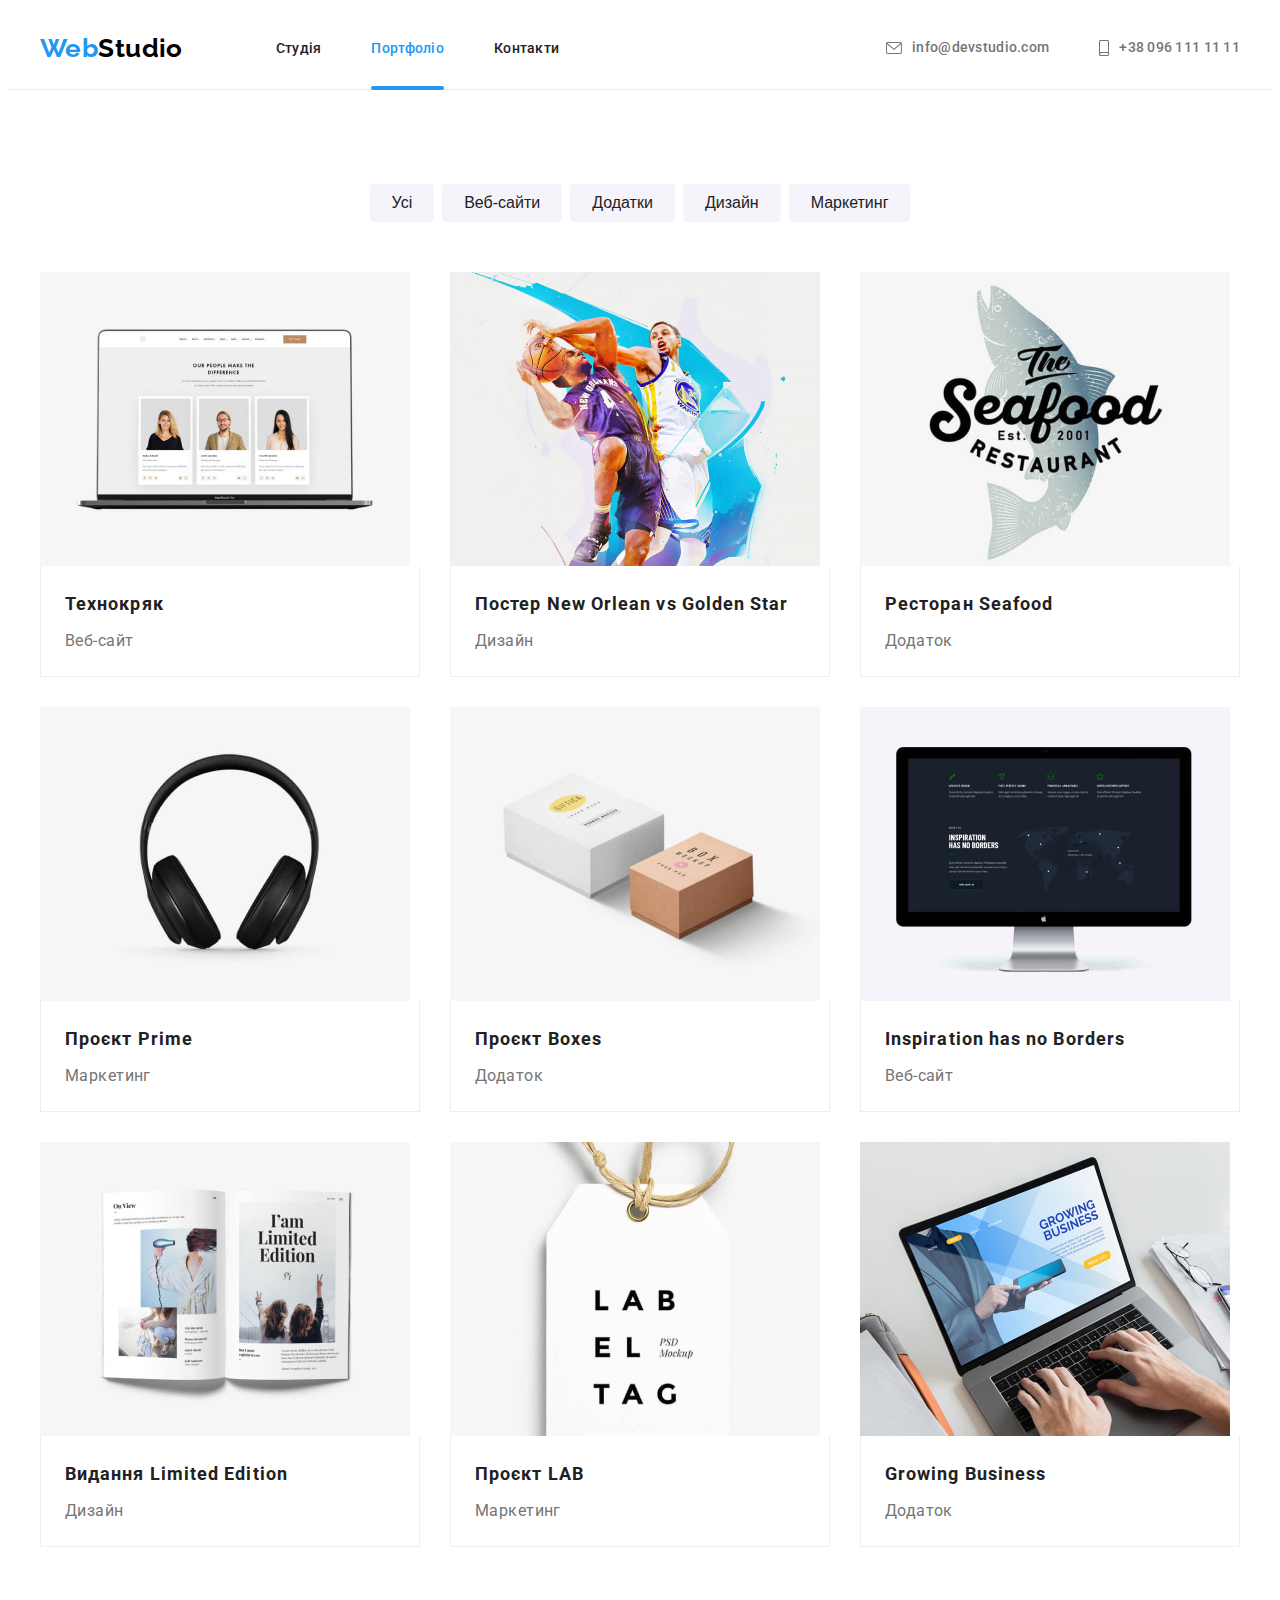
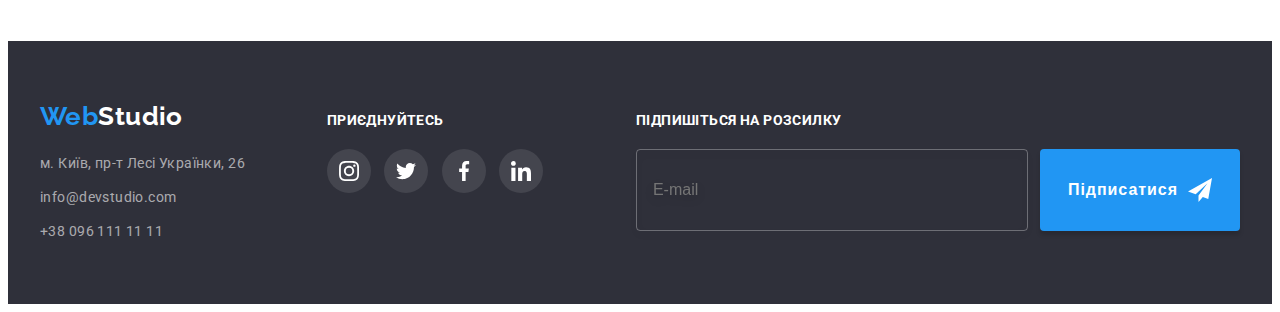
==== portfolio.html @ 011d9bf8 "Initial commit" ====
<!DOCTYPE html>
<html lang="ru">
	<head>
		<meta charset="UTF-8" />
		<meta http-equiv="X-UA-Compatible" content="IE=edge" />
		<meta name="viewport" content="width=device-width, initial-scale=1.0" />
		<title>Портфолио</title>

		<link
			rel="stylesheet"
			href="https://cdnjs.cloudflare.com/ajax/libs/modern-normalize/1.1.0/modern-normalize.min.css"
			integrity="sha512-wpPYUAdjBVSE4KJnH1VR1HeZfpl1ub8YT/NKx4PuQ5NmX2tKuGu6U/JRp5y+Y8XG2tV+wKQpNHVUX03MfMFn9Q=="
			crossorigin="anonymous"
			referrerpolicy="no-referrer"
		/>

		<link rel="preconnect" href="https://fonts.googleapis.com" />
		<link rel="preconnect" href="https://fonts.gstatic.com" crossorigin />
		<link
			href="https://fonts.googleapis.com/css2?family=Raleway:wght@700&family=Roboto:wght@400;500;700;900&display=swap"
			rel="stylesheet"
		/>

		<link rel="stylesheet" href="./css/main.min.css" />
	</head>
	<body>
		<!-- header -->
		<header class="header">
			<div class="container header__container">
				<!-- nav -->
				<nav class="nav">
					<a class="logo nav__logo" href="./index.html" lang="en">
						Web<span class="logo__studio">Studio</span>
					</a>
					<ul class="nav__list">
						<li class="nav__item">
							<a class="nav__link" href="./index.html">Студія</a>
						</li>
						<li class="nav__item">
							<a class="nav__link nav__link--indicator" href="./portfolio.html">Портфоліо</a>
						</li>
						<li class="nav__item">
							<a class="nav__link" href="">Контакти</a>
						</li>
					</ul>
				</nav>
				<!-- contacts -->
				<ul class="contacts">
					<li class="contacts__item">
						<a class="contacts__link" href="mailto:info@devstudio.com">
							<svg class="contacts__icon" width="16" height="12">
								<use href="./images/symbol-defs.svg#icon-header-mail"></use>
							</svg>
							info@devstudio.com
						</a>
					</li>
					<li class="contacts__item">
						<a class="contacts__link" href="tel:+380961111111">
							<svg class="contacts__icon" width="10" height="16">
								<use href="./images/symbol-defs.svg#icon-header-phone"></use>
							</svg>
							+38 096 111 11 11
						</a>
					</li>
				</ul>
			</div>
		</header>

		<!-- main -->
		<main>
			<section class="section">
				<div class="container">
					<h1 class="section__title section__title--visually-hidden">Портфолио</h1>

					<!-- folter -->
					<ul class="filter">
						<li class="filter__item">
							<button class="filter__btn" type="button">Усі</button>
						</li>
						<li class="filter__item">
							<button class="filter__btn" type="button">Веб-сайти</button>
						</li>
						<li class="filter__item">
							<button class="filter__btn" type="button">Додатки</button>
						</li>
						<li class="filter__item">
							<button class="filter__btn" type="button">Дизайн</button>
						</li>
						<li class="filter__item">
							<button class="filter__btn" type="button">Маркетинг</button>
						</li>
					</ul>

					<!-- works -->
					<ul class="works">
						<li class="works__item">
							<a class="works__link" href="">
								<div class="popup-item">
									<img src="./images/portfolio/1.jpeg" alt="иконка проекта" width="370" height="294" />
									<p class="popup-item__text">
										Ресурс пропонує комплексні пропозиції з різним рівнем функціоналу та сервісів. Все це дозволить відвідувачу отримати вичерпні відомості про компанію чи приватну особу.
									</p>
								</div>
								<div class="works__description">
									<h2 class="works__subtitle">Технокряк</h2>
									<p class="works__text">Веб-сайт</p>
								</div>
							</a>
						</li>
						<li class="works__item">
							<a class="works__link" href="">
								<div class="popup-item">
									<img src="./images/portfolio/2.jpeg" alt="иконка проекта" width="370" height="294" />
									<p class="popup-item__text">
										Ресурс пропонує комплексні пропозиції з різним рівнем функціоналу та сервісів. Все це дозволить відвідувачу отримати вичерпні відомості про компанію чи приватну особу.
									</p>
								</div>
								<div class="works__description">
									<h2 class="works__subtitle">
										Постер
										<span lang="en">New Orlean vs Golden Star</span>
									</h2>
									<p class="works__text">Дизайн</p>
								</div>
							</a>
						</li>
						<li class="works__item">
							<a class="works__link" href="">
								<div class="popup-item">
									<img src="./images/portfolio/3.jpeg" alt="иконка проекта" width="370" height="294" />
									<p class="popup-item__text">
										Ресурс пропонує комплексні пропозиції з різним рівнем функціоналу та сервісів. Все це дозволить відвідувачу отримати вичерпні відомості про компанію чи приватну особу.
									</p>
								</div>
								<div class="works__description">
									<h2 class="works__subtitle">
										Ресторан
										<span lang="en">Seafood</span>
									</h2>
									<p class="works__text">Додаток</p>
								</div>
							</a>
						</li>
						<li class="works__item">
							<a class="works__link" href="">
								<div class="popup-item">
									<img src="./images/portfolio/4.jpeg" alt="иконка проекта" width="370" height="294" />
									<p class="popup-item__text">
										Ресурс пропонує комплексні пропозиції з різним рівнем функціоналу та сервісів. Все це дозволить відвідувачу отримати вичерпні відомості про компанію чи приватну особу.
									</p>
								</div>
								<div class="works__description">
									<h2 class="works__subtitle">
										Проєкт
										<span lang="en">Prime</span>
									</h2>
									<p class="works__text">Маркетинг</p>
								</div>
							</a>
						</li>
						<li class="works__item">
							<a class="works__link" href="">
								<div class="popup-item">
									<img src="./images/portfolio/5.jpeg" alt="иконка проекта" width="370" height="294" />
									<p class="popup-item__text">
										Ресурс пропонує комплексні пропозиції з різним рівнем функціоналу та сервісів. Все це дозволить відвідувачу отримати вичерпні відомості про компанію чи приватну особу.
									</p>
								</div>
								<div class="works__description">
									<h2 class="works__subtitle">
										Проєкт
										<span lang="en">Boxes</span>
									</h2>
									<p class="works__text">Додаток</p>
								</div>
							</a>
						</li>
						<li class="works__item">
							<a class="works__link" href="">
								<div class="popup-item">
									<img src="./images/portfolio/6.jpeg" alt="иконка проекта" width="370" height="294" />
									<p class="popup-item__text">
										Ресурс пропонує комплексні пропозиції з різним рівнем функціоналу та сервісів. Все це дозволить відвідувачу отримати вичерпні відомості про компанію чи приватну особу.
									</p>
								</div>
								<div class="works__description">
									<h2 class="works__subtitle" lang="en">Inspiration has no Borders</h2>
									<p class="works__text">Веб-сайт</p>
								</div>
							</a>
						</li>
						<li class="works__item">
							<a class="works__link" href="">
								<div class="popup-item">
									<img src="./images/portfolio/7.jpeg" alt="иконка проекта" width="370" height="294" />
									<p class="popup-item__text">
										Ресурс пропонує комплексні пропозиції з різним рівнем функціоналу та сервісів. Все це дозволить відвідувачу отримати вичерпні відомості про компанію чи приватну особу.
									</p>
								</div>
								<div class="works__description">
									<h2 class="works__subtitle">
										Видання
										<span lang="en">Limited Edition</span>
									</h2>
									<p class="works__text">Дизайн</p>
								</div>
							</a>
						</li>
						<li class="works__item">
							<a class="works__link" href="">
								<div class="popup-item">
									<img
										class="portfolio-img"
										src="./images/portfolio/8.jpeg"
										alt="иконка проекта"
										width="370"
										height="294"
									/>
									<p class="popup-item__text">
										Ресурс пропонує комплексні пропозиції з різним рівнем функціоналу та сервісів. Все це дозволить відвідувачу отримати вичерпні відомості про компанію чи приватну особу.
									</p>
								</div>
								<div class="works__description">
									<h2 class="works__subtitle">
										Проєкт
										<span lang="en">LAB</span>
									</h2>
									<p class="works__text">Маркетинг</p>
								</div>
							</a>
						</li>
						<li class="works__item">
							<a class="works__link" href="">
								<div class="popup-item">
									<img
										class="portfolio-img"
										src="./images/portfolio/9.jpeg"
										alt="иконка проекта"
										width="370"
										height="294"
									/>
									<p class="popup-item__text">
										Ресурс пропонує комплексні пропозиції з різним рівнем функціоналу та сервісів. Все це дозволить відвідувачу отримати вичерпні відомості про компанію чи приватну особу.
									</p>
								</div>
								<div class="works__description">
									<h2 class="works__subtitle" lang="en">Growing Business</h2>
									<p class="works__text">Додаток</p>
								</div>
							</a>
						</li>
					</ul>
				</div>
			</section>
		</main>

		<!-- footer -->
		<footer class="footer">
			<div class="container">
				<div class="group-contacts">
					<a class="logo footer__logo" href="./index.html" lang="en">
						Web<span class="logo__studio logo__studio--white">Studio</span>
					</a>
					<address>
						<ul class="group-contacts__list">
							<li class="group-contacts__item">
								<a
									class="group-contacts__link"
									href="https://goo.gl/maps/XF2G1TPaHaqDnfge8"
									target="_blank"
									rel="noreferrer noopener"
								>
									м. Київ, пр-т Лесі Українки, 26
								</a>
							</li>
							<li class="group-contacts__item">
								<a class="group-contacts__link" href="mailto:info@devstudio.com">info@devstudio.com</a>
							</li>
							<li class="group-contacts__item">
								<a class="group-contacts__link" href="tel:+380961111111">+38 096 111 11 11</a>
							</li>
						</ul>
					</address>
				</div>
				<div class="group-socials">
					<strong class="group-socials__call">приєднуйтесь</strong>
					<ul class="group-socials__list">
						<li class="group-socials__item">
							<a class="group-socials__link" href="" aria-label="instagram">
								<svg class="group-socials__icon" width="20px" height="20px">
									<use href="./images/symbol-defs.svg#icon-instagram"></use>
								</svg>
							</a>
						</li>
						<li class="group-socials__item">
							<a class="group-socials__link" href="" aria-label="twitter">
								<svg class="group-socials__icon" width="20px" height="20px">
									<use href="./images/symbol-defs.svg#icon-twitter"></use>
								</svg>
							</a>
						</li>
						<li class="group-socials__item">
							<a class="group-socials__link" href="" aria-label="facebook">
								<svg class="group-socials__icon" width="20px" height="20px">
									<use href="./images/symbol-defs.svg#icon-facebook"></use>
								</svg>
							</a>
						</li>
						<li class="group-socials__item">
							<a class="group-socials__link" href="" aria-label="linkedin">
								<svg class="group-socials__icon" width="20px" height="20px">
									<use href="./images/symbol-defs.svg#icon-linkedin"></use>
								</svg>
							</a>
						</li>
					</ul>
				</div>
				<div class="group-subscription">
					<strong class="group-subscription__call">Підпишіться на розсилку</strong>
					<form class="group-subscription__form">
						<input class="group-subscription__input" type="email" placeholder="E-mail" />
						<button class="group-subscription__btn" type="submit">
							Підписатися
							<svg class="group-subscription__icon" width="24px" height="24px">
								<use href="./images/symbol-defs.svg#icon-footer-plane"></use>
							</svg>
						</button>
					</form>
				</div>
			</div>
		</footer>
	</body>
</html>
---- css/main.min.css ----
body{font-family:"Roboto",sans-serif;font-size:14px;letter-spacing:.03em;color:#757575}h1,h2,h3,h4,h5,h6,p{margin:0}ul,ol{margin:0;padding-left:0%;list-style:none}a{text-decoration:none;color:inherit}img{display:block;max-width:100%;height:auto}button{cursor:pointer;border:0}.container{width:1200px;margin:0 auto;padding-left:15px;padding-right:15px}.section{padding-top:94px;padding-bottom:94px}.section__title{margin-bottom:50px;text-align:center;font-weight:700;font-size:36px;line-height:1.17;color:#212121}.section--no-padding-top{padding-top:0}.section--alternative-bg{background-color:#f5f4fa}.agreement__input--visually-hidden,.section__title--visually-hidden{position:absolute;width:1px;height:1px;margin:-1px;border:0;padding:0;white-space:nowrap;-webkit-clip-path:inset(100%);clip-path:inset(100%);clip:rect(0 0 0 0);overflow:hidden}.header{border-bottom:1px solid #ececec}.header__container{display:-webkit-box;display:-ms-flexbox;display:flex;-webkit-box-align:center;-ms-flex-align:center;align-items:center}.nav{display:-webkit-box;display:-ms-flexbox;display:flex;-webkit-box-align:center;-ms-flex-align:center;align-items:center}.nav__list{display:-webkit-box;display:-ms-flexbox;display:flex;margin-left:93px}.logo{display:inline-block;font-family:"Raleway",sans-serif;font-weight:700;font-size:26px;line-height:1.19;color:#2196f3}.logo__studio{color:#000}.nav__logo{padding-top:24px;padding-bottom:24px}.nav__item{position:relative;padding-top:32px;padding-bottom:32px}.nav__item:not(:first-child){margin-left:50px}.nav__link{padding-top:32px;padding-bottom:32px;font-weight:500;line-height:1.14;letter-spacing:.02em;color:#212121;-webkit-transition:color 250ms cubic-bezier(0.4, 0, 0.2, 1);transition:color 250ms cubic-bezier(0.4, 0, 0.2, 1)}.nav__link:hover,.nav__link:focus{color:#2196f3}.nav__link--indicator{color:#2196f3}.nav__link--indicator::after{position:absolute;bottom:-1px;left:0;content:"";display:block;width:100%;height:4px;border-radius:2px;background-color:#2196f3}.contacts{display:-webkit-box;display:-ms-flexbox;display:flex;margin-left:auto}.contacts__item:not(:first-child){margin-left:50px}.contacts__link{display:-webkit-inline-box;display:-ms-inline-flexbox;display:inline-flex;-webkit-box-align:center;-ms-flex-align:center;align-items:center;padding-top:32px;padding-bottom:32px;font-weight:500;line-height:1.14;letter-spacing:.02em;color:#757575;-webkit-transition:color 250ms cubic-bezier(0.4, 0, 0.2, 1);transition:color 250ms cubic-bezier(0.4, 0, 0.2, 1)}.contacts__link:hover,.contacts__link:focus{color:#2196f3}.contacts__icon{margin-right:10px;fill:currentColor;background-size:contain}.hero{padding-top:200px;padding-bottom:200px;background-image:-webkit-gradient(linear, left top, right top, from(rgba(47, 48, 58, 0.4)), to(rgba(47, 48, 58, 0.4))),url(../images/studia/img-hero.jpeg);background-image:linear-gradient(to right, rgba(47, 48, 58, 0.4), rgba(47, 48, 58, 0.4)),url(../images/studia/img-hero.jpeg);background-color:#2f303a;background-repeat:no-repeat;background-size:cover;max-width:1600px;min-height:600px;background-position:center;margin-left:auto;margin-right:auto;text-align:center}.hero__title{margin-bottom:30px;font-weight:900;font-size:44px;line-height:1.36;letter-spacing:.06em;text-transform:uppercase;color:#fff}.hero__btn{padding:10px 32px;font-weight:700;font-size:16px;line-height:1.88;-webkit-box-align:center;-ms-flex-align:center;align-items:center;text-align:center;letter-spacing:.06em;color:#fff;background-color:#2196f3;border:1px solid rgba(0,0,0,0);border-radius:4px;-webkit-box-shadow:0px 4px 4px rgba(0,0,0,.15);box-shadow:0px 4px 4px rgba(0,0,0,.15);-webkit-transition:background-color 250ms cubic-bezier(0.4, 0, 0.2, 1),border 250ms cubic-bezier(0.4, 0, 0.2, 1);transition:background-color 250ms cubic-bezier(0.4, 0, 0.2, 1),border 250ms cubic-bezier(0.4, 0, 0.2, 1)}.hero__btn:hover,.hero__btn:focus{background-color:#188ce8;border:1px solid #000}.benefits{display:-webkit-box;display:-ms-flexbox;display:flex}.benefits__item{width:270px}.benefits__item:not(:first-child){margin-left:30px}.benefits__icon{display:-webkit-box;display:-ms-flexbox;display:flex;width:270px;height:120px;border-radius:4px;margin-bottom:30px;-webkit-box-align:center;-ms-flex-align:center;align-items:center;-webkit-box-pack:center;-ms-flex-pack:center;justify-content:center;background-color:#f5f4fa}.benefits__subtitle{margin-bottom:10px;font-weight:700;font-size:14px;line-height:1.14;text-transform:uppercase;color:#212121}.benefits__text{line-height:1.71}.servise{display:-webkit-box;display:-ms-flexbox;display:flex}.servise__item{position:relative}.servise__item:not(:first-child){margin-left:30px}.servise__text{position:absolute;bottom:0;left:0;display:-webkit-box;display:-ms-flexbox;display:flex;-webkit-box-align:center;-ms-flex-align:center;align-items:center;-webkit-box-pack:center;-ms-flex-pack:center;justify-content:center;width:100%;height:70px;font-weight:700;line-height:1.14;text-transform:uppercase;color:#fff;background-color:rgba(47,48,58,.8)}.team{display:-webkit-box;display:-ms-flexbox;display:flex}.team__item{width:270px;background-color:#fff;-webkit-box-shadow:0px 1px 3px rgba(0,0,0,.12),0px 1px 1px rgba(0,0,0,.14),0px 2px 1px rgba(0,0,0,.2);box-shadow:0px 1px 3px rgba(0,0,0,.12),0px 1px 1px rgba(0,0,0,.14),0px 2px 1px rgba(0,0,0,.2);border-radius:0px 0px 4px 4px;text-align:center}.team__item:not(:first-child){margin-left:30px}.team__description{padding-top:30px;padding-bottom:30px}.team__title{margin-bottom:10px;font-weight:500;font-size:16px;line-height:1.19;color:#212121}.team__text{font-size:16px;line-height:1.19}.socials-list{margin-top:16px;display:-webkit-box;display:-ms-flexbox;display:flex;-webkit-box-align:center;-ms-flex-align:center;align-items:center;-webkit-box-pack:center;-ms-flex-pack:center;justify-content:center}.socials-list:not(:last-child){margin-right:10px}.socials-list__item:not(:last-child){margin-right:10px}.socials-list__link{display:-webkit-box;display:-ms-flexbox;display:flex;width:44px;height:44px;-webkit-box-align:center;-ms-flex-align:center;align-items:center;-webkit-box-pack:center;-ms-flex-pack:center;justify-content:center;border-radius:50%;-webkit-transition:background-color 250ms cubic-bezier(0.4, 0, 0.2, 1);transition:background-color 250ms cubic-bezier(0.4, 0, 0.2, 1)}.socials-list__link:hover,.socials-list__link:focus{background-color:#2196f3}.socials-list__icon{fill:#afb1b8;-webkit-transition:fill 250ms cubic-bezier(0.4, 0, 0.2, 1);transition:fill 250ms cubic-bezier(0.4, 0, 0.2, 1)}.socials-list__link:hover .socials-list__icon,.socials-list__link:focus .socials-list__icon{fill:#fff}.clients{display:-webkit-inline-box;display:-ms-inline-flexbox;display:inline-flex}.clients__item:not(:last-child){margin-right:30px}.clients__link{display:-webkit-box;display:-ms-flexbox;display:flex;width:170px;min-height:92px;-webkit-box-pack:center;-ms-flex-pack:center;justify-content:center;-webkit-box-align:center;-ms-flex-align:center;align-items:center;border:1px solid #afb1b8;border-radius:4px;-webkit-transition:border 250ms cubic-bezier(0.4, 0, 0.2, 1);transition:border 250ms cubic-bezier(0.4, 0, 0.2, 1)}.clients__link:hover,.clients__link:focus{border:1px solid #2196f3}.clients__icon{fill:#afb1b8;-webkit-transition:fill 250ms cubic-bezier(0.4, 0, 0.2, 1);transition:fill 250ms cubic-bezier(0.4, 0, 0.2, 1)}.clients__link:hover .clients__icon,.clients__link:focus .clients__icon{fill:#2196f3}.footer{padding-top:60px;padding-bottom:60px;background-color:#2f303a}.footer>.container{display:-webkit-box;display:-ms-flexbox;display:flex;-webkit-box-align:baseline;-ms-flex-align:baseline;align-items:baseline}.footer__logo{margin-bottom:20px}.group-contacts{-webkit-box-flex:1;-ms-flex-positive:1;flex-grow:1;margin-right:70px}.group-contacts__item:not(:last-child){margin-bottom:10px}.group-contacts__link{font-style:normal;line-height:1.71;color:rgba(255,255,255,.6);-webkit-transition:color 250ms cubic-bezier(0.4, 0, 0.2, 1);transition:color 250ms cubic-bezier(0.4, 0, 0.2, 1)}.group-contacts__link:hover,.group-contacts__link:focus{color:#fff}.logo__studio--white{color:#fff}.group-socials__call{display:block;margin-bottom:20px;line-height:1.14;text-transform:uppercase;color:#fff}.group-socials__item{display:-webkit-inline-box;display:-ms-inline-flexbox;display:inline-flex}.group-socials__item:not(:last-child){margin-right:10px}.group-socials__link{display:-webkit-inline-box;display:-ms-inline-flexbox;display:inline-flex;width:44px;height:44px;border-radius:50%;-webkit-box-pack:center;-ms-flex-pack:center;justify-content:center;-webkit-box-align:center;-ms-flex-align:center;align-items:center;background-color:rgba(255,255,255,.1);-webkit-transition:background-color 250ms cubic-bezier(0.4, 0, 0.2, 1);transition:background-color 250ms cubic-bezier(0.4, 0, 0.2, 1)}.group-socials__link:hover,.group-socials__link:focus{background-color:#2196f3}.group-socials__icon{fill:#fff}.group-subscription{margin-left:93px}.group-subscription__call{display:block;margin-bottom:20px;line-height:1.14;text-transform:uppercase;color:#fff}.group-subscription__form{display:-webkit-inline-box;display:-ms-inline-flexbox;display:inline-flex}.group-subscription__input{display:-webkit-box;display:-ms-flexbox;display:flex;width:358px;height:50px;margin-right:12px;padding:15px 16px;-webkit-box-align:center;-ms-flex-align:center;align-items:center;font-size:16px;line-height:1.25;color:rgba(255,255,255,.6);background-color:rgba(0,0,0,0);border:1px solid rgba(255,255,255,.3);-webkit-filter:drop-shadow(0px 4px 4px rgba(0, 0, 0, 0.15));filter:drop-shadow(0px 4px 4px rgba(0, 0, 0, 0.15));border-radius:4px}.group-subscription__btn{display:-webkit-box;display:-ms-flexbox;display:flex;-webkit-box-align:center;-ms-flex-align:center;align-items:center;text-align:center;padding:10px 28px;font-weight:700;font-size:16px;line-height:1.88;letter-spacing:.06em;color:#fff;background-color:#2196f3;-webkit-box-shadow:0px 4px 4px rgba(0,0,0,.15);box-shadow:0px 4px 4px rgba(0,0,0,.15);border-radius:4px}.group-subscription__icon{display:block;margin-left:10px;fill:#fff}.filter{display:-webkit-box;display:-ms-flexbox;display:flex;-webkit-box-pack:center;-ms-flex-pack:center;justify-content:center;margin-bottom:50px}.filter__btn{padding:6px 22px;font-weight:500;font-size:16px;line-height:1.62;color:#212121;background-color:#f5f4fa;border-radius:4px;-webkit-transition:color 250ms cubic-bezier(0.4, 0, 0.2, 1),background-color 250ms cubic-bezier(0.4, 0, 0.2, 1),-webkit-box-shadow 250ms cubic-bezier(0.4, 0, 0.2, 1);transition:color 250ms cubic-bezier(0.4, 0, 0.2, 1),background-color 250ms cubic-bezier(0.4, 0, 0.2, 1),-webkit-box-shadow 250ms cubic-bezier(0.4, 0, 0.2, 1);transition:color 250ms cubic-bezier(0.4, 0, 0.2, 1),background-color 250ms cubic-bezier(0.4, 0, 0.2, 1),box-shadow 250ms cubic-bezier(0.4, 0, 0.2, 1);transition:color 250ms cubic-bezier(0.4, 0, 0.2, 1),background-color 250ms cubic-bezier(0.4, 0, 0.2, 1),box-shadow 250ms cubic-bezier(0.4, 0, 0.2, 1),-webkit-box-shadow 250ms cubic-bezier(0.4, 0, 0.2, 1)}.filter__btn:hover,.filter__btn:focus{color:#fff;background-color:#2196f3;-webkit-box-shadow:0px 3px 1px rgba(0,0,0,.1),0px 1px 2px rgba(0,0,0,.08),0px 2px 2px rgba(0,0,0,.12);box-shadow:0px 3px 1px rgba(0,0,0,.1),0px 1px 2px rgba(0,0,0,.08),0px 2px 2px rgba(0,0,0,.12)}.filter__item:not(:first-child){margin-left:8px}.works{display:-webkit-box;display:-ms-flexbox;display:flex;-ms-flex-wrap:wrap;flex-wrap:wrap}.works__item{-ms-flex-preferred-size:calc((100% - 60px)/3);flex-basis:calc((100% - 60px)/3);margin-right:30px;margin-bottom:30px}.works__item:nth-child(3n){margin-right:0}.works__item:nth-last-child(-n+3){margin-bottom:0}.works__link{display:block;-webkit-transition:-webkit-box-shadow 250ms cubic-bezier(0.4, 0, 0.2, 1);transition:-webkit-box-shadow 250ms cubic-bezier(0.4, 0, 0.2, 1);transition:box-shadow 250ms cubic-bezier(0.4, 0, 0.2, 1);transition:box-shadow 250ms cubic-bezier(0.4, 0, 0.2, 1), -webkit-box-shadow 250ms cubic-bezier(0.4, 0, 0.2, 1)}.works__link:hover,.works__link:focus{-webkit-box-shadow:0px 1px 1px rgba(0,0,0,.12),0px 4px 4px rgba(0,0,0,.06),1px 4px 6px rgba(0,0,0,.16);box-shadow:0px 1px 1px rgba(0,0,0,.12),0px 4px 4px rgba(0,0,0,.06),1px 4px 6px rgba(0,0,0,.16)}.works__description{padding:20px 24px;border-right:1px solid #eee;border-bottom:1px solid #eee;border-left:1px solid #eee}.works__subtitle{margin-bottom:4px;font-weight:700;font-size:18px;line-height:2;letter-spacing:.06em;color:#212121}.works__text{font-size:16px;line-height:1.88}.popup-item{position:relative;overflow:hidden}.popup-item__text{position:absolute;top:100%;left:0;display:-webkit-box;display:-ms-flexbox;display:flex;-webkit-box-align:center;-ms-flex-align:center;align-items:center;width:370px;height:294px;padding-left:24px;padding-right:24px;font-size:18px;line-height:1.56;color:#fff;background-color:#188ce8;-webkit-transition:top 250ms cubic-bezier(0.4, 0, 0.2, 1);transition:top 250ms cubic-bezier(0.4, 0, 0.2, 1)}.works__link:hover .popup-item__text,.works__link:focus .popup-item__text{top:0}.backdrop{position:fixed;top:0;left:0;width:100%;height:100%;background-color:rgba(0,0,0,.2);opacity:1;-webkit-transition:opacity 250ms cubic-bezier(0.4, 0, 0.2, 1);transition:opacity 250ms cubic-bezier(0.4, 0, 0.2, 1)}.is-hidden{opacity:0;pointer-events:none}.modal{position:absolute;top:50%;left:50%;width:528px;min-height:581px;padding:40px;background-color:#fff;-webkit-box-shadow:0px 1px 3px rgba(0,0,0,.12),0px 1px 1px rgba(0,0,0,.14),0px 2px 1px rgba(0,0,0,.2);box-shadow:0px 1px 3px rgba(0,0,0,.12),0px 1px 1px rgba(0,0,0,.14),0px 2px 1px rgba(0,0,0,.2);border-radius:4px;-webkit-transform:translate(-50%, -50%) scale(1);transform:translate(-50%, -50%) scale(1);-webkit-transition:-webkit-transform 250ms cubic-bezier(0.4, 0, 0.2, 1);transition:-webkit-transform 250ms cubic-bezier(0.4, 0, 0.2, 1);transition:transform 250ms cubic-bezier(0.4, 0, 0.2, 1);transition:transform 250ms cubic-bezier(0.4, 0, 0.2, 1), -webkit-transform 250ms cubic-bezier(0.4, 0, 0.2, 1)}.modal__call{display:block;margin-bottom:12px;font-size:20px;line-height:1.15;text-align:center;color:#212121}.modal__form{display:-webkit-box;display:-ms-flexbox;display:flex;-webkit-box-orient:vertical;-webkit-box-direction:normal;-ms-flex-direction:column;flex-direction:column;-webkit-box-align:center;-ms-flex-align:center;align-items:center}.modal__button{padding:10px 52px;background-color:#2196f3;font-weight:700;font-size:16px;line-height:1.88;letter-spacing:.06em;color:#fff;-webkit-box-shadow:0px 4px 4px rgba(0,0,0,.15);box-shadow:0px 4px 4px rgba(0,0,0,.15);border-radius:4px}.modal__button:hover,.modal__button:focus{background-color:#188ce8}.backdrop.is-hidden .modal{-webkit-transform:translate(-50%, -50%) scale(1.5);transform:translate(-50%, -50%) scale(1.5)}.btn-close{position:absolute;top:8px;right:8px;display:-webkit-box;display:-ms-flexbox;display:flex;-webkit-box-pack:center;-ms-flex-pack:center;justify-content:center;-webkit-box-align:center;-ms-flex-align:center;align-items:center;width:30px;height:30px;border-radius:50%;background-color:rgba(0,0,0,0);border:1px solid rgba(0,0,0,.1)}.btn-close__icon{fill:#000;-webkit-transition:fill 250ms cubic-bezier(0.4, 0, 0.2, 1);transition:fill 250ms cubic-bezier(0.4, 0, 0.2, 1)}.btn-close:hover .btn-close__icon,.btn-close:focus .btn-close__icon{fill:#2196f3}.date{position:relative;margin-bottom:10px}.date__name{display:block;margin-bottom:4px;font-size:12px;line-height:1.67;letter-spacing:.01em}.date__icon{position:absolute;left:12px;bottom:11px;fill:#212121;-webkit-transition:fill 250ms cubic-bezier(0.4, 0, 0.2, 1);transition:fill 250ms cubic-bezier(0.4, 0, 0.2, 1)}.date:focus-within .date__icon{fill:#2196f3}.date__input{width:448px;height:40px;padding-left:42px;background-color:rgba(0,0,0,0);border:1px solid rgba(33,33,33,.2);border-radius:4px;-webkit-transition:border 250ms cubic-bezier(0.4, 0, 0.2, 1);transition:border 250ms cubic-bezier(0.4, 0, 0.2, 1)}.date:focus-within .date__input{fill:#2196f3}.comment{position:relative;margin-bottom:20px}.comment__name{display:block;margin-bottom:4px;font-size:12px;line-height:1.67;letter-spacing:.01em}.comment__input{display:block;width:448px;height:120px;resize:none;padding:12px 16px;background-color:rgba(0,0,0,0);border:1px solid rgba(33,33,33,.2);border-radius:4px;-webkit-transition:border 250ms cubic-bezier(0.4, 0, 0.2, 1);transition:border 250ms cubic-bezier(0.4, 0, 0.2, 1)}.comment:focus-within .comment__input{border:1px solid #2196f3}.agreement{position:relative;display:-webkit-box;display:-ms-flexbox;display:flex;-webkit-box-align:center;-ms-flex-align:center;align-items:center;margin-bottom:30px}.agreement__text{margin-left:8px}.agreement__link{color:#2196f3}.agreement__icon{position:relative;display:inline-block;width:16px;height:15px;border:2px solid #212121;border-radius:2px;-webkit-transition:background-color 2500ms cubic-bezier(0.4, 0, 0.2, 1);transition:background-color 2500ms cubic-bezier(0.4, 0, 0.2, 1);-webkit-transition:border 250ms cubic-bezier(0.4, 0, 0.2, 1);transition:border 250ms cubic-bezier(0.4, 0, 0.2, 1)}.agreement__input:focus+.agreement__icon{outline:2px solid rgba(77,171,47,.65)}.agreement__input:checked+.agreement__icon{background-color:#2196f3;border:2px solid #2196f3}.agreement__active{position:absolute;bottom:-2px;left:-2px;fill:rgba(0,0,0,0)}.agreement__input:checked+.agreement__icon .agreement__active{fill:#fff}/*# sourceMappingURL=main.min.css.map */
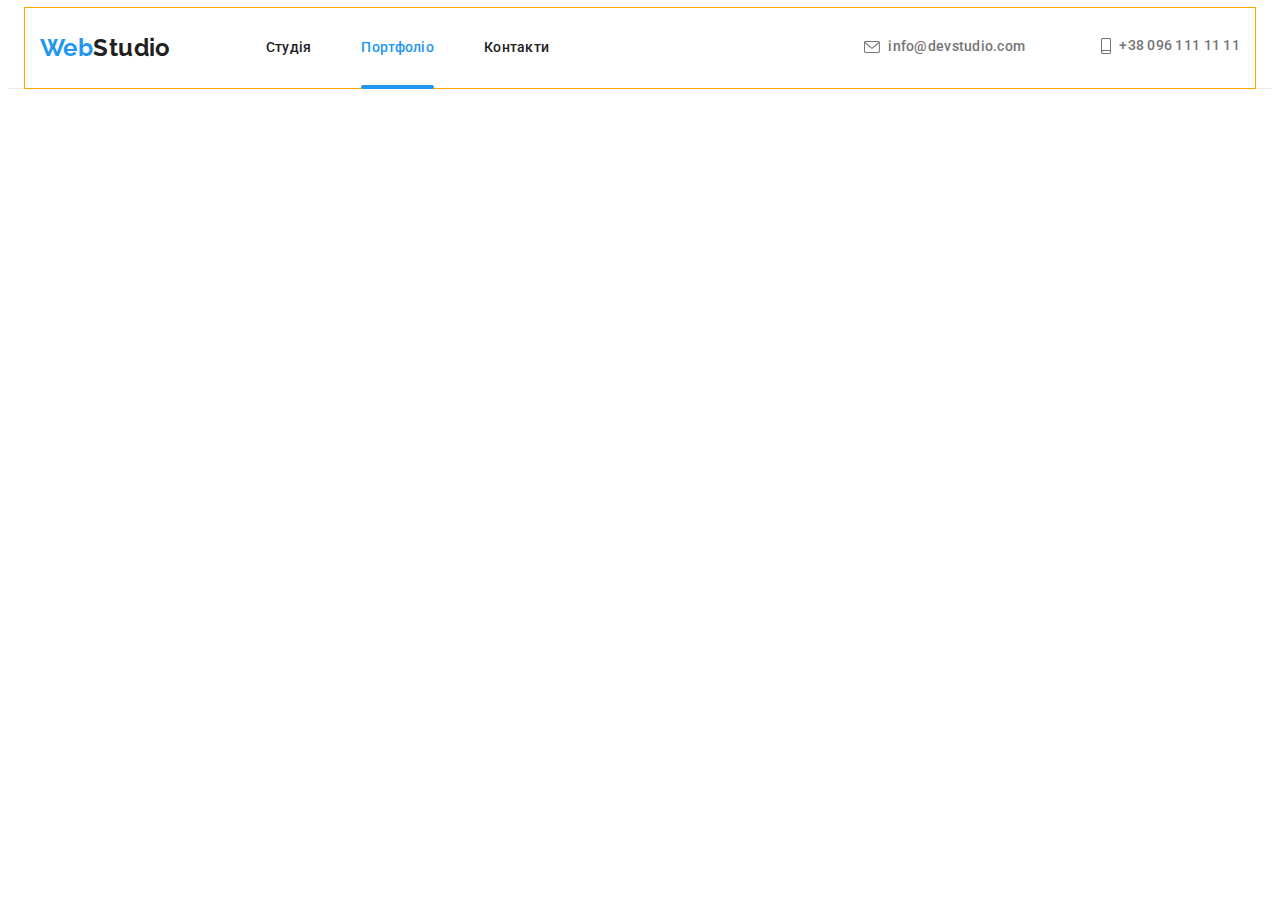
==== commit 217bf1c7: "🤯" ====
--- a/portfolio.html
+++ b/portfolio.html
@@ -6,6 +6,13 @@
 		<meta name="viewport" content="width=device-width, initial-scale=1.0" />
 		<title>Портфолио</title>
 
+		<link rel="preconnect" href="https://fonts.googleapis.com" />
+		<link rel="preconnect" href="https://fonts.gstatic.com" crossorigin />
+		<link
+			href="https://fonts.googleapis.com/css2?family=Raleway:wght@700&family=Roboto:wght@400;500;700;900&display=swap"
+			rel="stylesheet"
+		/>
+
 		<link
 			rel="stylesheet"
 			href="https://cdnjs.cloudflare.com/ajax/libs/modern-normalize/1.1.0/modern-normalize.min.css"
@@ -14,65 +21,106 @@
 			referrerpolicy="no-referrer"
 		/>
 
-		<link rel="preconnect" href="https://fonts.googleapis.com" />
-		<link rel="preconnect" href="https://fonts.gstatic.com" crossorigin />
-		<link
-			href="https://fonts.googleapis.com/css2?family=Raleway:wght@700&family=Roboto:wght@400;500;700;900&display=swap"
-			rel="stylesheet"
-		/>
-
 		<link rel="stylesheet" href="./css/main.min.css" />
 	</head>
 	<body>
 		<!-- header -->
 		<header class="header">
-			<div class="container header__container">
-				<!-- nav -->
-				<nav class="nav">
+			<div class="container">
+				<div class="header__container">
 					<a class="logo nav__logo" href="./index.html" lang="en">
 						Web<span class="logo__studio">Studio</span>
 					</a>
-					<ul class="nav__list">
-						<li class="nav__item">
-							<a class="nav__link" href="./index.html">Студія</a>
-						</li>
-						<li class="nav__item">
-							<a class="nav__link nav__link--indicator" href="./portfolio.html">Портфоліо</a>
-						</li>
-						<li class="nav__item">
-							<a class="nav__link" href="">Контакти</a>
-						</li>
-					</ul>
-				</nav>
-				<!-- contacts -->
-				<ul class="contacts">
-					<li class="contacts__item">
-						<a class="contacts__link" href="mailto:info@devstudio.com">
-							<svg class="contacts__icon" width="16" height="12">
-								<use href="./images/symbol-defs.svg#icon-header-mail"></use>
-							</svg>
-							info@devstudio.com
-						</a>
-					</li>
-					<li class="contacts__item">
-						<a class="contacts__link" href="tel:+380961111111">
-							<svg class="contacts__icon" width="10" height="16">
-								<use href="./images/symbol-defs.svg#icon-header-phone"></use>
-							</svg>
-							+38 096 111 11 11
-						</a>
-					</li>
-				</ul>
+					<button class="menu-btn" data-menu-open type="button" aria-label="кнопка відкриття меню">
+						<svg width="40px" height="40px">
+							<use class="menu-btn__open" href="./images/symbol-defs.svg#icon-menu-mobile"></use>
+						</svg>
+					</button>
+					<nav class="nav">
+							<ul class="nav__list">
+								<li class="nav__item">
+									<a class="nav__link" href="./index.html">Студія</a>
+								</li>
+								<li class="nav__item">
+									<a class="nav__link nav__link--indicator" href="./portfolio.html">Портфоліо</a>
+								</li>
+								<li class="nav__item">
+									<a class="nav__link" href="">Контакти</a>
+								</li>
+							</ul>
+						</nav>
+						<ul class="contacts">
+							<li class="contacts__item">
+								<a class="contacts__link" href="mailto:info@devstudio.com">
+									<svg class="contacts__icon" width="16" height="12">
+										<use href="./images/symbol-defs.svg#icon-header-mail"></use>
+									</svg>
+									info@devstudio.com
+								</a>
+							</li>
+							<li class="contacts__item">
+								<a class="contacts__link" href="tel:+380961111111">
+									<svg class="contacts__icon" width="10" height="16">
+										<use href="./images/symbol-defs.svg#icon-header-phone"></use>
+									</svg>
+									+38 096 111 11 11
+								</a>
+							</li>
+						</ul>
+				</div>
+				<div class="mobile-menu is-hidden" data-menu>
+					<button class="menu-btn-close" data-menu-close type="button">
+						<svg class="menu-btn-close__icon" width="40px" height="40px">
+							<use href="./images/symbol-defs.svg#icon-menu-mobile-close"></use>
+						</svg>
+					</button>
+					<nav class="mobile-nav">
+						<ul class="mobile-nav__list">
+							<li class="mobile-nav__item">
+								<a class="mobile-nav__link" href="./index.html">Студія</a>
+							</li>
+							<li class="mobile-nav__item">
+								<a class="mobile-nav__link" href="./portfolio.html">Портфоліо</a>
+							</li>
+							<li class="mobile-nav__item">
+								<a class="mobile-nav__link" href="">Контакти</a>
+							</li>
+						</ul>
+					</nav>
+					<div class="mobile-menu__bottom">
+						<ul class="mobile-contacts">
+							<li class="mobile-contacts__item">
+								<a class="mobile-contacts__link" href="tel:+380961111111">+38 096 111 11 11</a>
+							</li>
+							<li class="mobile-contacts__item">
+								<a class="mobile-contacts__link" href="mailto:info@devstudio.com">info@devstudio.com</a>
+							</li>
+						</ul>
+						<ul class="mobile-socials">
+							<li class="mobile-socials__item">
+								<a class="mobile-socials__link" href="">Instagram</a>
+							</li>
+							<li class="mobile-socials__item">
+								<a class="mobile-socials__link" href="">Twitter</a>
+							</li>
+							<li class="mobile-socials__item">
+								<a class="mobile-socials__link" href="">Facebook</a>
+							</li>
+							<li class="mobile-socials__item">
+								<a class="mobile-socials__link" href="">LinkedIn</a>
+							</li>
+						</ul>
+					</div>
+				</div>
 			</div>
 		</header>
 
 		<!-- main -->
-		<main>
+		<!-- <main>
 			<section class="section">
 				<div class="container">
 					<h1 class="section__title section__title--visually-hidden">Портфолио</h1>
 
-					<!-- folter -->
 					<ul class="filter">
 						<li class="filter__item">
 							<button class="filter__btn" type="button">Усі</button>
@@ -91,12 +139,11 @@
 						</li>
 					</ul>
 
-					<!-- works -->
 					<ul class="works">
 						<li class="works__item">
 							<a class="works__link" href="">
 								<div class="popup-item">
-									<img src="./images/portfolio/1.jpeg" alt="иконка проекта" width="370" height="294" />
+									<img class="works__img" src="./images/portfolio/1.jpeg" alt="иконка проекта" width="370" height="294" />
 									<p class="popup-item__text">
 										Ресурс пропонує комплексні пропозиції з різним рівнем функціоналу та сервісів. Все це дозволить відвідувачу отримати вичерпні відомості про компанію чи приватну особу.
 									</p>
@@ -110,7 +157,7 @@
 						<li class="works__item">
 							<a class="works__link" href="">
 								<div class="popup-item">
-									<img src="./images/portfolio/2.jpeg" alt="иконка проекта" width="370" height="294" />
+									<img class="works__img" src="./images/portfolio/2.jpeg" alt="иконка проекта" width="370" height="294" />
 									<p class="popup-item__text">
 										Ресурс пропонує комплексні пропозиції з різним рівнем функціоналу та сервісів. Все це дозволить відвідувачу отримати вичерпні відомості про компанію чи приватну особу.
 									</p>
@@ -127,7 +174,7 @@
 						<li class="works__item">
 							<a class="works__link" href="">
 								<div class="popup-item">
-									<img src="./images/portfolio/3.jpeg" alt="иконка проекта" width="370" height="294" />
+									<img class="works__img" src="./images/portfolio/3.jpeg" alt="иконка проекта" width="370" height="294" />
 									<p class="popup-item__text">
 										Ресурс пропонує комплексні пропозиції з різним рівнем функціоналу та сервісів. Все це дозволить відвідувачу отримати вичерпні відомості про компанію чи приватну особу.
 									</p>
@@ -144,7 +191,7 @@
 						<li class="works__item">
 							<a class="works__link" href="">
 								<div class="popup-item">
-									<img src="./images/portfolio/4.jpeg" alt="иконка проекта" width="370" height="294" />
+									<img class="works__img" src="./images/portfolio/4.jpeg" alt="иконка проекта" width="370" height="294" />
 									<p class="popup-item__text">
 										Ресурс пропонує комплексні пропозиції з різним рівнем функціоналу та сервісів. Все це дозволить відвідувачу отримати вичерпні відомості про компанію чи приватну особу.
 									</p>
@@ -161,7 +208,7 @@
 						<li class="works__item">
 							<a class="works__link" href="">
 								<div class="popup-item">
-									<img src="./images/portfolio/5.jpeg" alt="иконка проекта" width="370" height="294" />
+									<img class="works__img" src="./images/portfolio/5.jpeg" alt="иконка проекта" width="370" height="294" />
 									<p class="popup-item__text">
 										Ресурс пропонує комплексні пропозиції з різним рівнем функціоналу та сервісів. Все це дозволить відвідувачу отримати вичерпні відомості про компанію чи приватну особу.
 									</p>
@@ -178,7 +225,7 @@
 						<li class="works__item">
 							<a class="works__link" href="">
 								<div class="popup-item">
-									<img src="./images/portfolio/6.jpeg" alt="иконка проекта" width="370" height="294" />
+									<img class="works__img" src="./images/portfolio/6.jpeg" alt="иконка проекта" width="370" height="294" />
 									<p class="popup-item__text">
 										Ресурс пропонує комплексні пропозиції з різним рівнем функціоналу та сервісів. Все це дозволить відвідувачу отримати вичерпні відомості про компанію чи приватну особу.
 									</p>
@@ -192,7 +239,7 @@
 						<li class="works__item">
 							<a class="works__link" href="">
 								<div class="popup-item">
-									<img src="./images/portfolio/7.jpeg" alt="иконка проекта" width="370" height="294" />
+									<img class="works__img" src="./images/portfolio/7.jpeg" alt="иконка проекта" width="370" height="294" />
 									<p class="popup-item__text">
 										Ресурс пропонує комплексні пропозиції з різним рівнем функціоналу та сервісів. Все це дозволить відвідувачу отримати вичерпні відомості про компанію чи приватну особу.
 									</p>
@@ -210,7 +257,7 @@
 							<a class="works__link" href="">
 								<div class="popup-item">
 									<img
-										class="portfolio-img"
+										class="works__img"
 										src="./images/portfolio/8.jpeg"
 										alt="иконка проекта"
 										width="370"
@@ -233,7 +280,7 @@
 							<a class="works__link" href="">
 								<div class="popup-item">
 									<img
-										class="portfolio-img"
+										class="works__img"
 										src="./images/portfolio/9.jpeg"
 										alt="иконка проекта"
 										width="370"
@@ -252,10 +299,10 @@
 					</ul>
 				</div>
 			</section>
-		</main>
+		</main> -->
 
 		<!-- footer -->
-		<footer class="footer">
+		<!-- <footer class="footer">
 			<div class="container">
 				<div class="group-contacts">
 					<a class="logo footer__logo" href="./index.html" lang="en">
@@ -328,6 +375,8 @@
 					</form>
 				</div>
 			</div>
-		</footer>
+		</footer> -->
+
+		<script src="./js/menu.js"></script>
 	</body>
 </html>
--- a/css/main.min.css
+++ b/css/main.min.css
@@ -1 +1 @@
-body{font-family:"Roboto",sans-serif;font-size:14px;letter-spacing:.03em;color:#757575}h1,h2,h3,h4,h5,h6,p{margin:0}ul,ol{margin:0;padding-left:0%;list-style:none}a{text-decoration:none;color:inherit}img{display:block;max-width:100%;height:auto}button{cursor:pointer;border:0}.container{width:1200px;margin:0 auto;padding-left:15px;padding-right:15px}.section{padding-top:94px;padding-bottom:94px}.section__title{margin-bottom:50px;text-align:center;font-weight:700;font-size:36px;line-height:1.17;color:#212121}.section--no-padding-top{padding-top:0}.section--alternative-bg{background-color:#f5f4fa}.agreement__input--visually-hidden,.section__title--visually-hidden{position:absolute;width:1px;height:1px;margin:-1px;border:0;padding:0;white-space:nowrap;-webkit-clip-path:inset(100%);clip-path:inset(100%);clip:rect(0 0 0 0);overflow:hidden}.header{border-bottom:1px solid #ececec}.header__container{display:-webkit-box;display:-ms-flexbox;display:flex;-webkit-box-align:center;-ms-flex-align:center;align-items:center}.nav{display:-webkit-box;display:-ms-flexbox;display:flex;-webkit-box-align:center;-ms-flex-align:center;align-items:center}.nav__list{display:-webkit-box;display:-ms-flexbox;display:flex;margin-left:93px}.logo{display:inline-block;font-family:"Raleway",sans-serif;font-weight:700;font-size:26px;line-height:1.19;color:#2196f3}.logo__studio{color:#000}.nav__logo{padding-top:24px;padding-bottom:24px}.nav__item{position:relative;padding-top:32px;padding-bottom:32px}.nav__item:not(:first-child){margin-left:50px}.nav__link{padding-top:32px;padding-bottom:32px;font-weight:500;line-height:1.14;letter-spacing:.02em;color:#212121;-webkit-transition:color 250ms cubic-bezier(0.4, 0, 0.2, 1);transition:color 250ms cubic-bezier(0.4, 0, 0.2, 1)}.nav__link:hover,.nav__link:focus{color:#2196f3}.nav__link--indicator{color:#2196f3}.nav__link--indicator::after{position:absolute;bottom:-1px;left:0;content:"";display:block;width:100%;height:4px;border-radius:2px;background-color:#2196f3}.contacts{display:-webkit-box;display:-ms-flexbox;display:flex;margin-left:auto}.contacts__item:not(:first-child){margin-left:50px}.contacts__link{display:-webkit-inline-box;display:-ms-inline-flexbox;display:inline-flex;-webkit-box-align:center;-ms-flex-align:center;align-items:center;padding-top:32px;padding-bottom:32px;font-weight:500;line-height:1.14;letter-spacing:.02em;color:#757575;-webkit-transition:color 250ms cubic-bezier(0.4, 0, 0.2, 1);transition:color 250ms cubic-bezier(0.4, 0, 0.2, 1)}.contacts__link:hover,.contacts__link:focus{color:#2196f3}.contacts__icon{margin-right:10px;fill:currentColor;background-size:contain}.hero{padding-top:200px;padding-bottom:200px;background-image:-webkit-gradient(linear, left top, right top, from(rgba(47, 48, 58, 0.4)), to(rgba(47, 48, 58, 0.4))),url(../images/studia/img-hero.jpeg);background-image:linear-gradient(to right, rgba(47, 48, 58, 0.4), rgba(47, 48, 58, 0.4)),url(../images/studia/img-hero.jpeg);background-color:#2f303a;background-repeat:no-repeat;background-size:cover;max-width:1600px;min-height:600px;background-position:center;margin-left:auto;margin-right:auto;text-align:center}.hero__title{margin-bottom:30px;font-weight:900;font-size:44px;line-height:1.36;letter-spacing:.06em;text-transform:uppercase;color:#fff}.hero__btn{padding:10px 32px;font-weight:700;font-size:16px;line-height:1.88;-webkit-box-align:center;-ms-flex-align:center;align-items:center;text-align:center;letter-spacing:.06em;color:#fff;background-color:#2196f3;border:1px solid rgba(0,0,0,0);border-radius:4px;-webkit-box-shadow:0px 4px 4px rgba(0,0,0,.15);box-shadow:0px 4px 4px rgba(0,0,0,.15);-webkit-transition:background-color 250ms cubic-bezier(0.4, 0, 0.2, 1),border 250ms cubic-bezier(0.4, 0, 0.2, 1);transition:background-color 250ms cubic-bezier(0.4, 0, 0.2, 1),border 250ms cubic-bezier(0.4, 0, 0.2, 1)}.hero__btn:hover,.hero__btn:focus{background-color:#188ce8;border:1px solid #000}.benefits{display:-webkit-box;display:-ms-flexbox;display:flex}.benefits__item{width:270px}.benefits__item:not(:first-child){margin-left:30px}.benefits__icon{display:-webkit-box;display:-ms-flexbox;display:flex;width:270px;height:120px;border-radius:4px;margin-bottom:30px;-webkit-box-align:center;-ms-flex-align:center;align-items:center;-webkit-box-pack:center;-ms-flex-pack:center;justify-content:center;background-color:#f5f4fa}.benefits__subtitle{margin-bottom:10px;font-weight:700;font-size:14px;line-height:1.14;text-transform:uppercase;color:#212121}.benefits__text{line-height:1.71}.servise{display:-webkit-box;display:-ms-flexbox;display:flex}.servise__item{position:relative}.servise__item:not(:first-child){margin-left:30px}.servise__text{position:absolute;bottom:0;left:0;display:-webkit-box;display:-ms-flexbox;display:flex;-webkit-box-align:center;-ms-flex-align:center;align-items:center;-webkit-box-pack:center;-ms-flex-pack:center;justify-content:center;width:100%;height:70px;font-weight:700;line-height:1.14;text-transform:uppercase;color:#fff;background-color:rgba(47,48,58,.8)}.team{display:-webkit-box;display:-ms-flexbox;display:flex}.team__item{width:270px;background-color:#fff;-webkit-box-shadow:0px 1px 3px rgba(0,0,0,.12),0px 1px 1px rgba(0,0,0,.14),0px 2px 1px rgba(0,0,0,.2);box-shadow:0px 1px 3px rgba(0,0,0,.12),0px 1px 1px rgba(0,0,0,.14),0px 2px 1px rgba(0,0,0,.2);border-radius:0px 0px 4px 4px;text-align:center}.team__item:not(:first-child){margin-left:30px}.team__description{padding-top:30px;padding-bottom:30px}.team__title{margin-bottom:10px;font-weight:500;font-size:16px;line-height:1.19;color:#212121}.team__text{font-size:16px;line-height:1.19}.socials-list{margin-top:16px;display:-webkit-box;display:-ms-flexbox;display:flex;-webkit-box-align:center;-ms-flex-align:center;align-items:center;-webkit-box-pack:center;-ms-flex-pack:center;justify-content:center}.socials-list:not(:last-child){margin-right:10px}.socials-list__item:not(:last-child){margin-right:10px}.socials-list__link{display:-webkit-box;display:-ms-flexbox;display:flex;width:44px;height:44px;-webkit-box-align:center;-ms-flex-align:center;align-items:center;-webkit-box-pack:center;-ms-flex-pack:center;justify-content:center;border-radius:50%;-webkit-transition:background-color 250ms cubic-bezier(0.4, 0, 0.2, 1);transition:background-color 250ms cubic-bezier(0.4, 0, 0.2, 1)}.socials-list__link:hover,.socials-list__link:focus{background-color:#2196f3}.socials-list__icon{fill:#afb1b8;-webkit-transition:fill 250ms cubic-bezier(0.4, 0, 0.2, 1);transition:fill 250ms cubic-bezier(0.4, 0, 0.2, 1)}.socials-list__link:hover .socials-list__icon,.socials-list__link:focus .socials-list__icon{fill:#fff}.clients{display:-webkit-inline-box;display:-ms-inline-flexbox;display:inline-flex}.clients__item:not(:last-child){margin-right:30px}.clients__link{display:-webkit-box;display:-ms-flexbox;display:flex;width:170px;min-height:92px;-webkit-box-pack:center;-ms-flex-pack:center;justify-content:center;-webkit-box-align:center;-ms-flex-align:center;align-items:center;border:1px solid #afb1b8;border-radius:4px;-webkit-transition:border 250ms cubic-bezier(0.4, 0, 0.2, 1);transition:border 250ms cubic-bezier(0.4, 0, 0.2, 1)}.clients__link:hover,.clients__link:focus{border:1px solid #2196f3}.clients__icon{fill:#afb1b8;-webkit-transition:fill 250ms cubic-bezier(0.4, 0, 0.2, 1);transition:fill 250ms cubic-bezier(0.4, 0, 0.2, 1)}.clients__link:hover .clients__icon,.clients__link:focus .clients__icon{fill:#2196f3}.footer{padding-top:60px;padding-bottom:60px;background-color:#2f303a}.footer>.container{display:-webkit-box;display:-ms-flexbox;display:flex;-webkit-box-align:baseline;-ms-flex-align:baseline;align-items:baseline}.footer__logo{margin-bottom:20px}.group-contacts{-webkit-box-flex:1;-ms-flex-positive:1;flex-grow:1;margin-right:70px}.group-contacts__item:not(:last-child){margin-bottom:10px}.group-contacts__link{font-style:normal;line-height:1.71;color:rgba(255,255,255,.6);-webkit-transition:color 250ms cubic-bezier(0.4, 0, 0.2, 1);transition:color 250ms cubic-bezier(0.4, 0, 0.2, 1)}.group-contacts__link:hover,.group-contacts__link:focus{color:#fff}.logo__studio--white{color:#fff}.group-socials__call{display:block;margin-bottom:20px;line-height:1.14;text-transform:uppercase;color:#fff}.group-socials__item{display:-webkit-inline-box;display:-ms-inline-flexbox;display:inline-flex}.group-socials__item:not(:last-child){margin-right:10px}.group-socials__link{display:-webkit-inline-box;display:-ms-inline-flexbox;display:inline-flex;width:44px;height:44px;border-radius:50%;-webkit-box-pack:center;-ms-flex-pack:center;justify-content:center;-webkit-box-align:center;-ms-flex-align:center;align-items:center;background-color:rgba(255,255,255,.1);-webkit-transition:background-color 250ms cubic-bezier(0.4, 0, 0.2, 1);transition:background-color 250ms cubic-bezier(0.4, 0, 0.2, 1)}.group-socials__link:hover,.group-socials__link:focus{background-color:#2196f3}.group-socials__icon{fill:#fff}.group-subscription{margin-left:93px}.group-subscription__call{display:block;margin-bottom:20px;line-height:1.14;text-transform:uppercase;color:#fff}.group-subscription__form{display:-webkit-inline-box;display:-ms-inline-flexbox;display:inline-flex}.group-subscription__input{display:-webkit-box;display:-ms-flexbox;display:flex;width:358px;height:50px;margin-right:12px;padding:15px 16px;-webkit-box-align:center;-ms-flex-align:center;align-items:center;font-size:16px;line-height:1.25;color:rgba(255,255,255,.6);background-color:rgba(0,0,0,0);border:1px solid rgba(255,255,255,.3);-webkit-filter:drop-shadow(0px 4px 4px rgba(0, 0, 0, 0.15));filter:drop-shadow(0px 4px 4px rgba(0, 0, 0, 0.15));border-radius:4px}.group-subscription__btn{display:-webkit-box;display:-ms-flexbox;display:flex;-webkit-box-align:center;-ms-flex-align:center;align-items:center;text-align:center;padding:10px 28px;font-weight:700;font-size:16px;line-height:1.88;letter-spacing:.06em;color:#fff;background-color:#2196f3;-webkit-box-shadow:0px 4px 4px rgba(0,0,0,.15);box-shadow:0px 4px 4px rgba(0,0,0,.15);border-radius:4px}.group-subscription__icon{display:block;margin-left:10px;fill:#fff}.filter{display:-webkit-box;display:-ms-flexbox;display:flex;-webkit-box-pack:center;-ms-flex-pack:center;justify-content:center;margin-bottom:50px}.filter__btn{padding:6px 22px;font-weight:500;font-size:16px;line-height:1.62;color:#212121;background-color:#f5f4fa;border-radius:4px;-webkit-transition:color 250ms cubic-bezier(0.4, 0, 0.2, 1),background-color 250ms cubic-bezier(0.4, 0, 0.2, 1),-webkit-box-shadow 250ms cubic-bezier(0.4, 0, 0.2, 1);transition:color 250ms cubic-bezier(0.4, 0, 0.2, 1),background-color 250ms cubic-bezier(0.4, 0, 0.2, 1),-webkit-box-shadow 250ms cubic-bezier(0.4, 0, 0.2, 1);transition:color 250ms cubic-bezier(0.4, 0, 0.2, 1),background-color 250ms cubic-bezier(0.4, 0, 0.2, 1),box-shadow 250ms cubic-bezier(0.4, 0, 0.2, 1);transition:color 250ms cubic-bezier(0.4, 0, 0.2, 1),background-color 250ms cubic-bezier(0.4, 0, 0.2, 1),box-shadow 250ms cubic-bezier(0.4, 0, 0.2, 1),-webkit-box-shadow 250ms cubic-bezier(0.4, 0, 0.2, 1)}.filter__btn:hover,.filter__btn:focus{color:#fff;background-color:#2196f3;-webkit-box-shadow:0px 3px 1px rgba(0,0,0,.1),0px 1px 2px rgba(0,0,0,.08),0px 2px 2px rgba(0,0,0,.12);box-shadow:0px 3px 1px rgba(0,0,0,.1),0px 1px 2px rgba(0,0,0,.08),0px 2px 2px rgba(0,0,0,.12)}.filter__item:not(:first-child){margin-left:8px}.works{display:-webkit-box;display:-ms-flexbox;display:flex;-ms-flex-wrap:wrap;flex-wrap:wrap}.works__item{-ms-flex-preferred-size:calc((100% - 60px)/3);flex-basis:calc((100% - 60px)/3);margin-right:30px;margin-bottom:30px}.works__item:nth-child(3n){margin-right:0}.works__item:nth-last-child(-n+3){margin-bottom:0}.works__link{display:block;-webkit-transition:-webkit-box-shadow 250ms cubic-bezier(0.4, 0, 0.2, 1);transition:-webkit-box-shadow 250ms cubic-bezier(0.4, 0, 0.2, 1);transition:box-shadow 250ms cubic-bezier(0.4, 0, 0.2, 1);transition:box-shadow 250ms cubic-bezier(0.4, 0, 0.2, 1), -webkit-box-shadow 250ms cubic-bezier(0.4, 0, 0.2, 1)}.works__link:hover,.works__link:focus{-webkit-box-shadow:0px 1px 1px rgba(0,0,0,.12),0px 4px 4px rgba(0,0,0,.06),1px 4px 6px rgba(0,0,0,.16);box-shadow:0px 1px 1px rgba(0,0,0,.12),0px 4px 4px rgba(0,0,0,.06),1px 4px 6px rgba(0,0,0,.16)}.works__description{padding:20px 24px;border-right:1px solid #eee;border-bottom:1px solid #eee;border-left:1px solid #eee}.works__subtitle{margin-bottom:4px;font-weight:700;font-size:18px;line-height:2;letter-spacing:.06em;color:#212121}.works__text{font-size:16px;line-height:1.88}.popup-item{position:relative;overflow:hidden}.popup-item__text{position:absolute;top:100%;left:0;display:-webkit-box;display:-ms-flexbox;display:flex;-webkit-box-align:center;-ms-flex-align:center;align-items:center;width:370px;height:294px;padding-left:24px;padding-right:24px;font-size:18px;line-height:1.56;color:#fff;background-color:#188ce8;-webkit-transition:top 250ms cubic-bezier(0.4, 0, 0.2, 1);transition:top 250ms cubic-bezier(0.4, 0, 0.2, 1)}.works__link:hover .popup-item__text,.works__link:focus .popup-item__text{top:0}.backdrop{position:fixed;top:0;left:0;width:100%;height:100%;background-color:rgba(0,0,0,.2);opacity:1;-webkit-transition:opacity 250ms cubic-bezier(0.4, 0, 0.2, 1);transition:opacity 250ms cubic-bezier(0.4, 0, 0.2, 1)}.is-hidden{opacity:0;pointer-events:none}.modal{position:absolute;top:50%;left:50%;width:528px;min-height:581px;padding:40px;background-color:#fff;-webkit-box-shadow:0px 1px 3px rgba(0,0,0,.12),0px 1px 1px rgba(0,0,0,.14),0px 2px 1px rgba(0,0,0,.2);box-shadow:0px 1px 3px rgba(0,0,0,.12),0px 1px 1px rgba(0,0,0,.14),0px 2px 1px rgba(0,0,0,.2);border-radius:4px;-webkit-transform:translate(-50%, -50%) scale(1);transform:translate(-50%, -50%) scale(1);-webkit-transition:-webkit-transform 250ms cubic-bezier(0.4, 0, 0.2, 1);transition:-webkit-transform 250ms cubic-bezier(0.4, 0, 0.2, 1);transition:transform 250ms cubic-bezier(0.4, 0, 0.2, 1);transition:transform 250ms cubic-bezier(0.4, 0, 0.2, 1), -webkit-transform 250ms cubic-bezier(0.4, 0, 0.2, 1)}.modal__call{display:block;margin-bottom:12px;font-size:20px;line-height:1.15;text-align:center;color:#212121}.modal__form{display:-webkit-box;display:-ms-flexbox;display:flex;-webkit-box-orient:vertical;-webkit-box-direction:normal;-ms-flex-direction:column;flex-direction:column;-webkit-box-align:center;-ms-flex-align:center;align-items:center}.modal__button{padding:10px 52px;background-color:#2196f3;font-weight:700;font-size:16px;line-height:1.88;letter-spacing:.06em;color:#fff;-webkit-box-shadow:0px 4px 4px rgba(0,0,0,.15);box-shadow:0px 4px 4px rgba(0,0,0,.15);border-radius:4px}.modal__button:hover,.modal__button:focus{background-color:#188ce8}.backdrop.is-hidden .modal{-webkit-transform:translate(-50%, -50%) scale(1.5);transform:translate(-50%, -50%) scale(1.5)}.btn-close{position:absolute;top:8px;right:8px;display:-webkit-box;display:-ms-flexbox;display:flex;-webkit-box-pack:center;-ms-flex-pack:center;justify-content:center;-webkit-box-align:center;-ms-flex-align:center;align-items:center;width:30px;height:30px;border-radius:50%;background-color:rgba(0,0,0,0);border:1px solid rgba(0,0,0,.1)}.btn-close__icon{fill:#000;-webkit-transition:fill 250ms cubic-bezier(0.4, 0, 0.2, 1);transition:fill 250ms cubic-bezier(0.4, 0, 0.2, 1)}.btn-close:hover .btn-close__icon,.btn-close:focus .btn-close__icon{fill:#2196f3}.date{position:relative;margin-bottom:10px}.date__name{display:block;margin-bottom:4px;font-size:12px;line-height:1.67;letter-spacing:.01em}.date__icon{position:absolute;left:12px;bottom:11px;fill:#212121;-webkit-transition:fill 250ms cubic-bezier(0.4, 0, 0.2, 1);transition:fill 250ms cubic-bezier(0.4, 0, 0.2, 1)}.date:focus-within .date__icon{fill:#2196f3}.date__input{width:448px;height:40px;padding-left:42px;background-color:rgba(0,0,0,0);border:1px solid rgba(33,33,33,.2);border-radius:4px;-webkit-transition:border 250ms cubic-bezier(0.4, 0, 0.2, 1);transition:border 250ms cubic-bezier(0.4, 0, 0.2, 1)}.date:focus-within .date__input{fill:#2196f3}.comment{position:relative;margin-bottom:20px}.comment__name{display:block;margin-bottom:4px;font-size:12px;line-height:1.67;letter-spacing:.01em}.comment__input{display:block;width:448px;height:120px;resize:none;padding:12px 16px;background-color:rgba(0,0,0,0);border:1px solid rgba(33,33,33,.2);border-radius:4px;-webkit-transition:border 250ms cubic-bezier(0.4, 0, 0.2, 1);transition:border 250ms cubic-bezier(0.4, 0, 0.2, 1)}.comment:focus-within .comment__input{border:1px solid #2196f3}.agreement{position:relative;display:-webkit-box;display:-ms-flexbox;display:flex;-webkit-box-align:center;-ms-flex-align:center;align-items:center;margin-bottom:30px}.agreement__text{margin-left:8px}.agreement__link{color:#2196f3}.agreement__icon{position:relative;display:inline-block;width:16px;height:15px;border:2px solid #212121;border-radius:2px;-webkit-transition:background-color 2500ms cubic-bezier(0.4, 0, 0.2, 1);transition:background-color 2500ms cubic-bezier(0.4, 0, 0.2, 1);-webkit-transition:border 250ms cubic-bezier(0.4, 0, 0.2, 1);transition:border 250ms cubic-bezier(0.4, 0, 0.2, 1)}.agreement__input:focus+.agreement__icon{outline:2px solid rgba(77,171,47,.65)}.agreement__input:checked+.agreement__icon{background-color:#2196f3;border:2px solid #2196f3}.agreement__active{position:absolute;bottom:-2px;left:-2px;fill:rgba(0,0,0,0)}.agreement__input:checked+.agreement__icon .agreement__active{fill:#fff}/*# sourceMappingURL=main.min.css.map */+body{font-family:"Roboto",sans-serif;font-size:14px;letter-spacing:.03em;color:#757575}h1,h2,h3,h4,h5,h6,p{margin:0}ul,ol{margin:0;padding-left:0%;list-style:none}a{text-decoration:none;color:inherit}img{display:block;max-width:100%;height:auto}button{cursor:pointer;border:0;padding:0}.container{width:100%;margin:0 auto;padding-left:15px;padding-right:15px;outline:1px solid orange}@media screen and (min-width: 480px){.container{width:480px;position:relative}}@media screen and (min-width: 768px){.container{width:768px}}@media screen and (min-width: 1200px){.container{width:1200px}}.section{padding-top:60px;padding-bottom:60px;outline:1px solid green}.section--alternative-bg{background-color:#f5f4fa}.section__title{margin-bottom:30px;font-weight:700;font-size:28px;line-height:1.18;text-align:center;letter-spacing:.03em;color:#212121}.socials-list{display:-webkit-box;display:-ms-flexbox;display:flex;-webkit-box-pack:center;-ms-flex-pack:center;justify-content:center}.socials-list__item:not(:last-child){margin-right:10px}.socials-list__link{display:-webkit-box;display:-ms-flexbox;display:flex;width:44px;height:44px;-webkit-box-align:center;-ms-flex-align:center;align-items:center;-webkit-box-pack:center;-ms-flex-pack:center;justify-content:center;border-radius:50%}.socials-list__link:hover,.socials-list__link:focus{background-color:#2196f3}.socials-list__link--dark-bg{background-color:rgba(255,255,255,.1)}.socials-list__icon{fill:#afb1b8}.socials-list__link:hover .socials-list__icon,.socials-list__link:focus .socials-list__icon{fill:#fff}.socials-list__icon--white-icon{fill:#fff}.is-hidden{opacity:0;pointer-events:none}.section__title--visually-hidden{position:absolute;width:1px;height:1px;margin:-1px;border:0;padding:0;white-space:nowrap;-webkit-clip-path:inset(100%);clip-path:inset(100%);clip:rect(0 0 0 0);overflow:hidden}.group-subscription__btn,.hero__btn{background:#2196f3;-webkit-box-shadow:0px 4px 4px rgba(0,0,0,.15);box-shadow:0px 4px 4px rgba(0,0,0,.15);border-radius:4px;font-weight:700;font-size:16px;line-height:1.88;-webkit-box-align:center;-ms-flex-align:center;align-items:center;text-align:center;letter-spacing:.06em;color:#fff}.benefits__subtitle{font-weight:700;text-transform:uppercase;color:#212121}.header{border-bottom:1px solid #ececec}.header__container{display:-webkit-box;display:-ms-flexbox;display:flex;-webkit-box-align:center;-ms-flex-align:center;align-items:center}.menu{display:none}@media screen and (min-width: 768px){.menu{display:-webkit-box;display:-ms-flexbox;display:flex}}.menu-btn{position:absolute;top:10px;right:15px;width:40px;height:40px;background-color:rgba(0,0,0,0)}@media screen and (min-width: 768px){.menu-btn{display:none}}.menu-btn__open{fill:#212121;-webkit-transition:fill 250ms cubic-bezier(0.4, 0, 0.2, 1);transition:fill 250ms cubic-bezier(0.4, 0, 0.2, 1)}.menu-btn__open:hover,.menu-btn__open:focus{fill:#2196f3}.logo{padding-top:16px;padding-bottom:16px;font-family:"Raleway",sans-serif;font-weight:700;font-size:24px;line-height:1.17;color:#2196f3}.logo__studio{color:#212121}.logo__studio--white{color:#fff}.nav{display:none}@media screen and (min-width: 768px){.nav{display:-webkit-box;display:-ms-flexbox;display:flex;margin-left:87px}}@media screen and (min-width: 1200px){.nav{margin-left:95px}}.nav__list{display:-webkit-box;display:-ms-flexbox;display:flex}.nav__item:not(:last-child){margin-right:50px}.nav__link{position:relative;display:block;padding-top:32px;padding-bottom:32px;font-weight:500;font-size:14px;line-height:1.14;letter-spacing:.02em;color:#212121;-webkit-transition:color 250ms cubic-bezier(0.4, 0, 0.2, 1);transition:color 250ms cubic-bezier(0.4, 0, 0.2, 1)}.nav__link:hover,.nav__link:focus{color:#2196f3}.nav__link--indicator{color:#2196f3}.nav__link--indicator::after{position:absolute;bottom:-1px;left:0;content:"";display:block;width:100%;height:4px;background-color:#2196f3;border-radius:2px}.contacts{display:none}@media screen and (min-width: 768px){.contacts{display:-webkit-box;display:-ms-flexbox;display:flex;-webkit-box-orient:vertical;-webkit-box-direction:normal;-ms-flex-direction:column;flex-direction:column;margin-left:96px;-webkit-box-flex:1;-ms-flex-positive:1;flex-grow:1;width:100%}}@media screen and (min-width: 1200px){.contacts{-webkit-box-orient:horizontal;-webkit-box-direction:normal;-ms-flex-direction:row;flex-direction:row;-webkit-box-align:center;-ms-flex-align:center;align-items:center;margin-left:315px}}.contacts__item:not(:last-child){margin-bottom:10px}@media screen and (min-width: 1200px){.contacts__item:not(:last-child){margin-right:30px;margin-bottom:0;-webkit-box-flex:1;-ms-flex-positive:1;flex-grow:1}}.contacts__link{display:-webkit-inline-box;display:-ms-inline-flexbox;display:inline-flex;-webkit-box-align:center;-ms-flex-align:center;align-items:center;font-weight:500;font-size:12px;line-height:1.67;letter-spacing:.02em;height:14px;-webkit-transition:color 250ms cubic-bezier(0.4, 0, 0.2, 1);transition:color 250ms cubic-bezier(0.4, 0, 0.2, 1)}.contacts__link:hover,.contacts__link:focus{color:#2196f3}@media screen and (min-width: 1200px){.contacts__link{font-size:14px;line-height:1.14}}.contacts__icon{margin-right:8px;fill:#757575;-webkit-transition:fill 250ms cubic-bezier(0.4, 0, 0.2, 1);transition:fill 250ms cubic-bezier(0.4, 0, 0.2, 1)}.contacts__link:hover .contacts__icon,.contacts__link:focus .contacts__icon{fill:#2196f3}.menu-btn-close{position:absolute;top:10px;right:15px;width:40px;height:40px;background-color:rgba(0,0,0,0)}.menu-btn-close__icon{fill:#212121;-webkit-transition:fill 250ms cubic-bezier(0.4, 0, 0.2, 1);transition:fill 250ms cubic-bezier(0.4, 0, 0.2, 1)}.menu-btn-close__icon:hover,.menu-btn-close__icon:focus{fill:#2196f3}.mobile-menu{display:-webkit-box;display:-ms-flexbox;display:flex;-webkit-box-orient:vertical;-webkit-box-direction:normal;-ms-flex-direction:column;flex-direction:column;-webkit-box-pack:justify;-ms-flex-pack:justify;justify-content:space-between;width:100%;position:fixed;z-index:1;background-color:#fff;top:0;left:0;width:100vw;height:100vh;padding:48px 40px}@media screen and (min-width: 480px){.mobile-menu{width:480px}}.mobile-nav__item:not(:last-child){margin-bottom:32px}.mobile-nav__link{font-weight:500;font-size:30px;line-height:1.17;letter-spacing:.02em;color:#212121;-webkit-transition:color 250ms cubic-bezier(0.4, 0, 0.2, 1);transition:color 250ms cubic-bezier(0.4, 0, 0.2, 1)}@media screen and (min-width: 480px){.mobile-nav__link{font-size:40px}}.mobile-nav__link:hover,.mobile-nav__link:focus{color:#2196f3}.mobile-contacts{margin-bottom:64px}.mobile-contacts__item:not(:last-child){margin-bottom:22px}.mobile-contacts__link{font-weight:500;font-size:20px;line-height:1.17;letter-spacing:.02em}.mobile-contacts__link:hover,.mobile-contacts__link:focus{font-size:24px;color:#2196f3}@media screen and (min-width: 480px){.mobile-contacts__link{font-size:24px}.mobile-contacts__link:hover,.mobile-contacts__link:focus{font-size:34px;color:#2196f3}}.mobile-socials{width:200px;display:-webkit-box;display:-ms-flexbox;display:flex;-ms-flex-wrap:wrap;flex-wrap:wrap;-webkit-box-pack:left;-ms-flex-pack:left;justify-content:left;gap:10px;margin-bottom:70px}@media screen and (min-width: 480px){.mobile-socials{width:100%;margin-bottom:0px}}.mobile-socials__item{display:inline-block}@media screen and (min-width: 480px){.mobile-socials__item:not(:last-child){padding-right:10px;margin-right:10px;border-right:1px solid rgba(33,33,33,.2)}}.mobile-socials__link{font-weight:500;font-size:18px;line-height:1.22;letter-spacing:.02em;color:#2196f3}.hero{background-color:#515151;background-image:-webkit-gradient(linear, left top, right top, from(rgba(47, 48, 58, 0.4)), to(rgba(47, 48, 58, 0.4))),url(../../../images/studia/img-hero.jpeg);background-image:linear-gradient(to right, rgba(47, 48, 58, 0.4), rgba(47, 48, 58, 0.4)),url(../../../images/studia/img-hero.jpeg);background-repeat:no-repeat;background-position:center;background-size:cover}.hero__container{padding-top:118px;padding-bottom:118px;text-align:center}@media screen and (min-width: 768px){.hero__container{padding-top:118px;padding-bottom:118px}}@media screen and (min-width: 1200px){.hero__container{padding-top:200px;padding-bottom:200px}}.hero__title{margin-bottom:30px;font-weight:900;font-size:26px;line-height:1.62;text-align:center;letter-spacing:.06em;text-transform:uppercase;color:#fff}@media screen and (min-width: 1200px){.hero__title{font-size:44px;line-height:1.36}}.hero__btn{padding:10px 23px}.benefits{display:-webkit-box;display:-ms-flexbox;display:flex;-ms-flex-wrap:wrap;flex-wrap:wrap}@media screen and (min-width: 768px){.section__benefits{margin:-15px}}.benefits__item{width:100%;margin-bottom:30px}.benefits__item:nth-last-child(-n+1){margin-bottom:0}@media screen and (min-width: 768px){.benefits__item{width:354px;margin-top:15px;margin-left:15px;margin-bottom:15px;margin-right:15px}.benefits__item:nth-last-child(-n+2){margin-bottom:0}}@media screen and (min-width: 1200px){.benefits__item{width:270px;margin-top:0;margin-left:15px;margin-bottom:0;margin-right:15px}}.benefits__icon{margin-bottom:30px;display:-webkit-box;display:-ms-flexbox;display:flex;width:100%;height:120px;-webkit-box-align:center;-ms-flex-align:center;align-items:center;-webkit-box-pack:center;-ms-flex-pack:center;justify-content:center;background-color:#f5f4fa;border-radius:4px}.benefits__subtitle{margin-bottom:10px;font-size:14px;line-height:1.14;letter-spacing:.03em;text-align:center}@media screen and (min-width: 768px){.benefits__subtitle{text-align:left}}.benefits__text{line-height:1.71}.team{display:-webkit-box;display:-ms-flexbox;display:flex;-webkit-box-orient:vertical;-webkit-box-direction:normal;-ms-flex-direction:column;flex-direction:column}@media screen and (min-width: 768px){.team{margin-top:-15px;margin-left:-15px;margin-bottom:-15px;margin-right:-15px;-webkit-box-orient:horizontal;-webkit-box-direction:normal;-ms-flex-direction:row;flex-direction:row;-ms-flex-wrap:wrap;flex-wrap:wrap}}.team__item{margin-bottom:30px;padding-bottom:24px;width:100%;background-color:#fff;-webkit-box-shadow:0px 1px 3px rgba(0,0,0,.12),0px 1px 1px rgba(0,0,0,.14),0px 2px 1px rgba(0,0,0,.2);box-shadow:0px 1px 3px rgba(0,0,0,.12),0px 1px 1px rgba(0,0,0,.14),0px 2px 1px rgba(0,0,0,.2);border-radius:0px 0px 4px 4px}@media screen and (min-width: 768px){.team__item{width:354px;margin:15px}}@media screen and (min-width: 1200px){.team__item{width:270px;margin-top:15px;margin-bottom:0}}.team__img{display:block;width:450px;height:460px;margin-bottom:30px}@media screen and (min-width: 768px){.team__img{width:354px;height:374px}}@media screen and (min-width: 1200px){.team__img{width:270px;height:260px}}.team__title{margin-bottom:10px;font-weight:500;font-size:16px;line-height:1.19;text-align:center;color:#212121}.team__text{margin-bottom:16px;font-size:16px;line-height:1.19;text-align:center}.clients{display:-webkit-box;display:-ms-flexbox;display:flex;-ms-flex-wrap:wrap;flex-wrap:wrap;-webkit-box-pack:center;-ms-flex-pack:center;justify-content:center;margin:-15px;gap:30px}.clients__item{-ms-flex-preferred-size:calc((100% - 60px)/2);flex-basis:calc((100% - 60px)/2)}@media screen and (min-width: 768px){.clients__item{-ms-flex-preferred-size:calc((100% - 90px)/3);flex-basis:calc((100% - 90px)/3)}}@media screen and (min-width: 1200px){.clients__item{-ms-flex-preferred-size:calc((100% - 180px)/6);flex-basis:calc((100% - 180px)/6)}}.clients__link{display:-webkit-inline-box;display:-ms-inline-flexbox;display:inline-flex;-webkit-box-align:center;-ms-flex-align:center;align-items:center;-webkit-box-pack:center;-ms-flex-pack:center;justify-content:center;width:100%;height:92px;border:1px solid #afb1b8;border-radius:4px}.clients__link:hover,.clients__link:focus{border:1px solid #2196f3}.clients__icon{fill:#afb1b8}.clients__link:hover .clients__icon,.clients__link:focus .clients__icon{fill:#2196f3}.footer{background-color:#2f303a}.footer__container{display:-webkit-box;display:-ms-flexbox;display:flex;-webkit-box-orient:vertical;-webkit-box-direction:normal;-ms-flex-direction:column;flex-direction:column;-webkit-box-align:center;-ms-flex-align:center;align-items:center}@media screen and (min-width: 768px){.footer__container{-webkit-box-orient:horizontal;-webkit-box-direction:normal;-ms-flex-direction:row;flex-direction:row;-ms-flex-wrap:wrap;flex-wrap:wrap;-webkit-box-align:start;-ms-flex-align:start;align-items:flex-start;-webkit-box-pack:center;-ms-flex-pack:center;justify-content:center}}@media screen and (min-width: 1200px){.footer__container{-webkit-box-align:baseline;-ms-flex-align:baseline;align-items:baseline}}.group-contacts{display:-webkit-box;display:-ms-flexbox;display:flex;-webkit-box-orient:vertical;-webkit-box-direction:normal;-ms-flex-direction:column;flex-direction:column;-webkit-box-align:center;-ms-flex-align:center;align-items:center;margin-bottom:60px}.footer__logo{margin-bottom:20px}.group-contacts__list{display:-webkit-box;display:-ms-flexbox;display:flex;-webkit-box-orient:vertical;-webkit-box-direction:normal;-ms-flex-direction:column;flex-direction:column;-webkit-box-align:center;-ms-flex-align:center;align-items:center}.group-contacts__item{margin-bottom:8px}.group-contacts__link{font-style:normal;line-height:1.71;color:rgba(255,255,255,.6)}.group-socials{display:-webkit-box;display:-ms-flexbox;display:flex;-webkit-box-orient:vertical;-webkit-box-direction:normal;-ms-flex-direction:column;flex-direction:column;-webkit-box-align:center;-ms-flex-align:center;align-items:center;margin-bottom:60px}@media screen and (min-width: 768px){.group-socials{margin-left:165px}}.group-socials__call{margin-bottom:20px;line-height:1.14;text-transform:uppercase;color:#fff}.group-subscription{display:-webkit-box;display:-ms-flexbox;display:flex;-webkit-box-orient:vertical;-webkit-box-direction:normal;-ms-flex-direction:column;flex-direction:column;-webkit-box-align:center;-ms-flex-align:center;align-items:center;max-width:450px}@media screen and (min-width: 1200px){.group-subscription{display:block}}.group-subscription__call{display:block;margin-bottom:20px;line-height:1.14;text-transform:uppercase;color:#fff}.group-subscription__form{display:-webkit-box;display:-ms-flexbox;display:flex;-webkit-box-orient:vertical;-webkit-box-direction:normal;-ms-flex-direction:column;flex-direction:column;-webkit-box-align:center;-ms-flex-align:center;align-items:center;max-width:450px}@media screen and (min-width: 1200px){.group-subscription__form{-webkit-box-orient:horizontal;-webkit-box-direction:normal;-ms-flex-direction:row;flex-direction:row}}.group-subscription__input{margin-bottom:20px;width:100%;padding:15px;background-color:rgba(0,0,0,0);border:1px solid rgba(255,255,255,.3);-webkit-filter:drop-shadow(0px 4px 4px rgba(0, 0, 0, 0.15));filter:drop-shadow(0px 4px 4px rgba(0, 0, 0, 0.15));border-radius:4px}@media screen and (min-width: 768px){.group-subscription__input{width:450px}}@media screen and (min-width: 1200px){.group-subscription__input{margin-bottom:0;margin-right:12px;width:358px}}.group-subscription__btn{display:-webkit-box;display:-ms-flexbox;display:flex;-webkit-box-align:center;-ms-flex-align:center;align-items:center;padding:10px 28px}.group-subscription__icon{margin-left:12px;fill:#fff}.filter{display:-webkit-box;display:-ms-flexbox;display:flex;-ms-flex-wrap:wrap;flex-wrap:wrap;max-width:326px;margin-bottom:40px}@media screen and (min-width: 768px){.filter{max-width:575px;margin-bottom:30px;-webkit-box-pack:center;-ms-flex-pack:center;justify-content:center;margin-left:auto;margin-right:auto}}.filter__item:not(:last-child){margin-right:8px}@media screen and (max-width: 767px){.filter__item:not(:nth-child(n+4)){margin-bottom:15px}}.filter__btn{padding:6px 22px;border-radius:4px;font-weight:500;font-size:16px;line-height:1.62;text-align:center;color:#212121;-webkit-transition:color 250ms cubic-bezier(0.4, 0, 0.2, 1),background-color 250ms cubic-bezier(0.4, 0, 0.2, 1),-webkit-box-shadow 250ms cubic-bezier(0.4, 0, 0.2, 1);transition:color 250ms cubic-bezier(0.4, 0, 0.2, 1),background-color 250ms cubic-bezier(0.4, 0, 0.2, 1),-webkit-box-shadow 250ms cubic-bezier(0.4, 0, 0.2, 1);transition:color 250ms cubic-bezier(0.4, 0, 0.2, 1),background-color 250ms cubic-bezier(0.4, 0, 0.2, 1),box-shadow 250ms cubic-bezier(0.4, 0, 0.2, 1);transition:color 250ms cubic-bezier(0.4, 0, 0.2, 1),background-color 250ms cubic-bezier(0.4, 0, 0.2, 1),box-shadow 250ms cubic-bezier(0.4, 0, 0.2, 1),-webkit-box-shadow 250ms cubic-bezier(0.4, 0, 0.2, 1)}.filter__btn:hover,.filter__btn:focus{color:#fff;background-color:#2196f3;-webkit-box-shadow:0px 3px 1px rgba(0,0,0,.1),0px 1px 2px rgba(0,0,0,.08),0px 2px 2px rgba(0,0,0,.12);box-shadow:0px 3px 1px rgba(0,0,0,.1),0px 1px 2px rgba(0,0,0,.08),0px 2px 2px rgba(0,0,0,.12)}.works{display:-webkit-box;display:-ms-flexbox;display:flex;-ms-flex-wrap:wrap;flex-wrap:wrap;gap:30px;-webkit-box-flex:1;-ms-flex-positive:1;flex-grow:1}.works__item{-ms-flex-preferred-size:100%;flex-basis:100%}@media screen and (min-width: 768px){.works__item{-ms-flex-preferred-size:calc((100% - 60px)/2);flex-basis:calc((100% - 60px)/2)}}@media screen and (min-width: 1200px){.works__item{-ms-flex-preferred-size:calc((100% - 90px)/3);flex-basis:calc((100% - 90px)/3)}}.works__link{display:-webkit-box;display:-ms-flexbox;display:flex;-webkit-box-orient:vertical;-webkit-box-direction:normal;-ms-flex-direction:column;flex-direction:column;height:100%}.works__link:hover,.works__link:focus{-webkit-box-shadow:0px 1px 1px rgba(0,0,0,.12),0px 4px 4px rgba(0,0,0,.06),1px 4px 6px rgba(0,0,0,.16);box-shadow:0px 1px 1px rgba(0,0,0,.12),0px 4px 4px rgba(0,0,0,.06),1px 4px 6px rgba(0,0,0,.16)}.works__img{width:100%;height:294px}.popup-item{position:relative;overflow:hidden}.popup-item__text{position:absolute;top:100%;left:0;width:100%;height:294px;padding-right:24px;padding-left:24px;display:-webkit-box;display:-ms-flexbox;display:flex;-webkit-box-align:center;-ms-flex-align:center;align-items:center;font-size:18px;line-height:1.56;letter-spacing:.03em;color:#fff;background-color:rgba(33,150,243,.9);-webkit-transition:top 250ms cubic-bezier(0.4, 0, 0.2, 1);transition:top 250ms cubic-bezier(0.4, 0, 0.2, 1)}.works__link:hover .popup-item__text,.works__link:focus .popup-item__text{top:0}.works__description{-webkit-box-flex:1;-ms-flex-positive:1;flex-grow:1;padding:20px 24px;border-right:1px solid #eee;border-bottom:1px solid #eee;border-left:1px solid #eee}.works__subtitle{font-weight:700;font-size:18px;line-height:2;letter-spacing:.06em;color:#212121}.works__text{font-size:16px;line-height:1.88;color:#757575}/*# sourceMappingURL=main.min.css.map */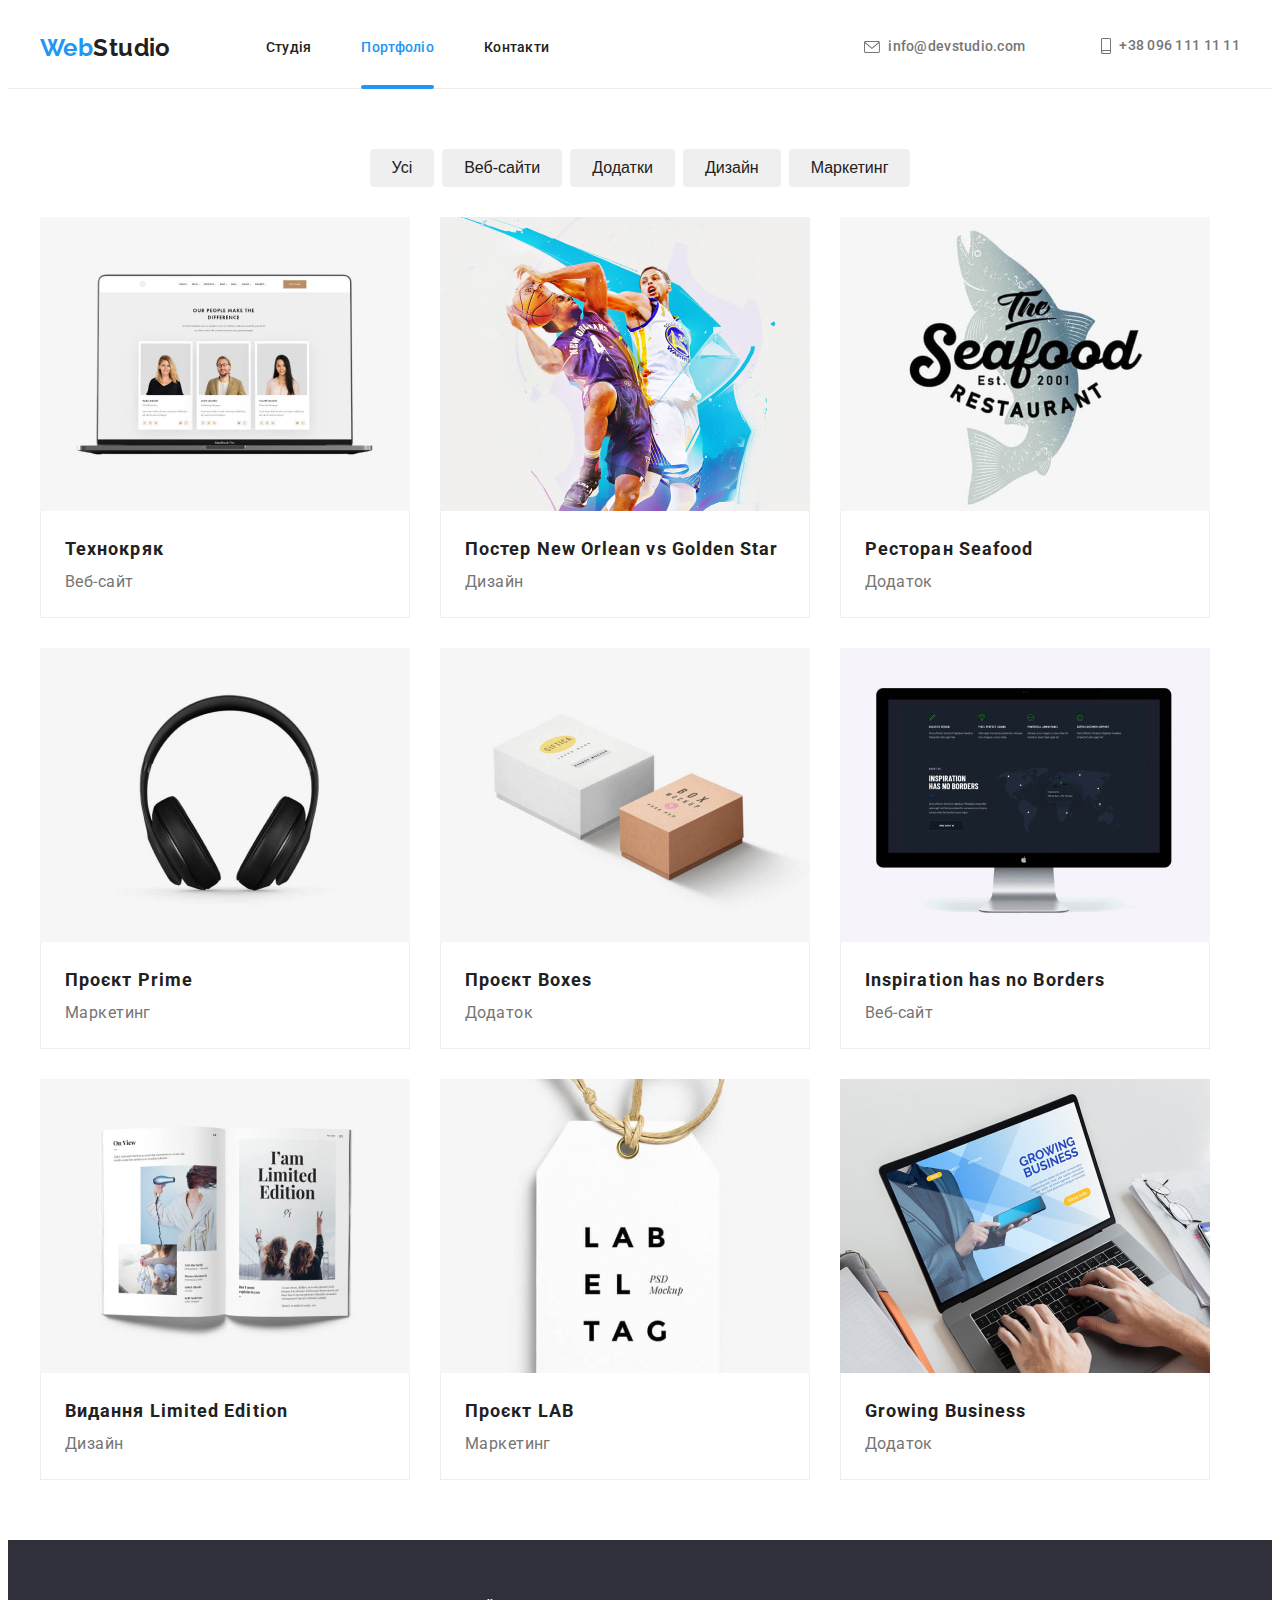
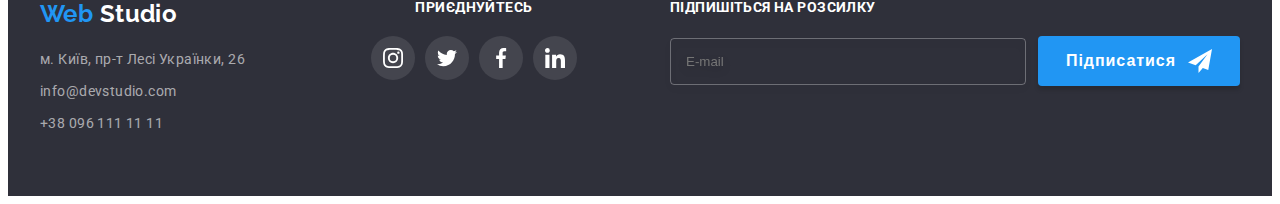
==== commit f1ac8275: "Розмітка готова" ====
--- a/portfolio.html
+++ b/portfolio.html
@@ -37,86 +37,88 @@
 						</svg>
 					</button>
 					<nav class="nav">
-							<ul class="nav__list">
-								<li class="nav__item">
-									<a class="nav__link" href="./index.html">Студія</a>
-								</li>
-								<li class="nav__item">
-									<a class="nav__link nav__link--indicator" href="./portfolio.html">Портфоліо</a>
-								</li>
-								<li class="nav__item">
-									<a class="nav__link" href="">Контакти</a>
+						<ul class="nav__list">
+							<li class="nav__item">
+								<a class="nav__link" href="./index.html">Студія</a>
+							</li>
+							<li class="nav__item">
+								<a class="nav__link nav__link--indicator" href="./portfolio.html">Портфоліо</a>
+							</li>
+							<li class="nav__item">
+								<a class="nav__link" href="">Контакти</a>
+							</li>
+						</ul>
+					</nav>
+					<ul class="contacts">
+						<li class="contacts__item">
+							<a class="contacts__link" href="mailto:info@devstudio.com">
+								<svg class="contacts__icon" width="16" height="12">
+									<use href="./images/symbol-defs.svg#icon-header-mail"></use>
+								</svg>
+								info@devstudio.com
+							</a>
+						</li>
+						<li class="contacts__item">
+							<a class="contacts__link" href="tel:+380961111111">
+								<svg class="contacts__icon" width="10" height="16">
+									<use href="./images/symbol-defs.svg#icon-header-phone"></use>
+								</svg>
+								+38 096 111 11 11
+							</a>
+						</li>
+					</ul>
+				</div>
+				<div class="mobile-menu is-hidden" data-menu>
+					<div class="mobile-menu__container">
+						<button class="menu-btn-close" data-menu-close type="button">
+							<svg class="menu-btn-close__icon" width="40px" height="40px">
+								<use href="./images/symbol-defs.svg#icon-menu-mobile-close"></use>
+							</svg>
+						</button>
+						<nav class="mobile-nav">
+							<ul class="mobile-nav__list">
+								<li class="mobile-nav__item">
+									<a class="mobile-nav__link" href="./index.html">Студія</a>
+								</li>
+								<li class="mobile-nav__item">
+									<a class="mobile-nav__link" href="./portfolio.html">Портфоліо</a>
+								</li>
+								<li class="mobile-nav__item">
+									<a class="mobile-nav__link" href="">Контакти</a>
 								</li>
 							</ul>
 						</nav>
-						<ul class="contacts">
-							<li class="contacts__item">
-								<a class="contacts__link" href="mailto:info@devstudio.com">
-									<svg class="contacts__icon" width="16" height="12">
-										<use href="./images/symbol-defs.svg#icon-header-mail"></use>
-									</svg>
-									info@devstudio.com
-								</a>
-							</li>
-							<li class="contacts__item">
-								<a class="contacts__link" href="tel:+380961111111">
-									<svg class="contacts__icon" width="10" height="16">
-										<use href="./images/symbol-defs.svg#icon-header-phone"></use>
-									</svg>
-									+38 096 111 11 11
-								</a>
-							</li>
-						</ul>
-				</div>
-				<div class="mobile-menu is-hidden" data-menu>
-					<button class="menu-btn-close" data-menu-close type="button">
-						<svg class="menu-btn-close__icon" width="40px" height="40px">
-							<use href="./images/symbol-defs.svg#icon-menu-mobile-close"></use>
-						</svg>
-					</button>
-					<nav class="mobile-nav">
-						<ul class="mobile-nav__list">
-							<li class="mobile-nav__item">
-								<a class="mobile-nav__link" href="./index.html">Студія</a>
-							</li>
-							<li class="mobile-nav__item">
-								<a class="mobile-nav__link" href="./portfolio.html">Портфоліо</a>
-							</li>
-							<li class="mobile-nav__item">
-								<a class="mobile-nav__link" href="">Контакти</a>
-							</li>
-						</ul>
-					</nav>
-					<div class="mobile-menu__bottom">
-						<ul class="mobile-contacts">
-							<li class="mobile-contacts__item">
-								<a class="mobile-contacts__link" href="tel:+380961111111">+38 096 111 11 11</a>
-							</li>
-							<li class="mobile-contacts__item">
-								<a class="mobile-contacts__link" href="mailto:info@devstudio.com">info@devstudio.com</a>
-							</li>
-						</ul>
-						<ul class="mobile-socials">
-							<li class="mobile-socials__item">
-								<a class="mobile-socials__link" href="">Instagram</a>
-							</li>
-							<li class="mobile-socials__item">
-								<a class="mobile-socials__link" href="">Twitter</a>
-							</li>
-							<li class="mobile-socials__item">
-								<a class="mobile-socials__link" href="">Facebook</a>
-							</li>
-							<li class="mobile-socials__item">
-								<a class="mobile-socials__link" href="">LinkedIn</a>
-							</li>
-						</ul>
+						<div class="mobile-menu__bottom">
+							<ul class="mobile-contacts">
+								<li class="mobile-contacts__item">
+									<a class="mobile-contacts__link" href="tel:+380961111111">+38 096 111 11 11</a>
+								</li>
+								<li class="mobile-contacts__item">
+									<a class="mobile-contacts__link" href="mailto:info@devstudio.com">info@devstudio.com</a>
+								</li>
+							</ul>
+							<ul class="mobile-socials">
+								<li class="mobile-socials__item">
+									<a class="mobile-socials__link" href="">Instagram</a>
+								</li>
+								<li class="mobile-socials__item">
+									<a class="mobile-socials__link" href="">Twitter</a>
+								</li>
+								<li class="mobile-socials__item">
+									<a class="mobile-socials__link" href="">Facebook</a>
+								</li>
+								<li class="mobile-socials__item">
+									<a class="mobile-socials__link" href="">LinkedIn</a>
+								</li>
+							</ul>
+						</div>
 					</div>
 				</div>
 			</div>
 		</header>
 
 		<!-- main -->
-		<!-- <main>
+		<main>
 			<section class="section">
 				<div class="container">
 					<h1 class="section__title section__title--visually-hidden">Портфолио</h1>
@@ -143,9 +145,16 @@
 						<li class="works__item">
 							<a class="works__link" href="">
 								<div class="popup-item">
-									<img class="works__img" src="./images/portfolio/1.jpeg" alt="иконка проекта" width="370" height="294" />
-									<p class="popup-item__text">
-										Ресурс пропонує комплексні пропозиції з різним рівнем функціоналу та сервісів. Все це дозволить відвідувачу отримати вичерпні відомості про компанію чи приватну особу.
+									<img
+										class="works__img"
+										src="./images/portfolio/1.jpeg"
+										alt="иконка проекта"
+										width="370"
+										height="294"
+									/>
+									<p class="popup-item__text">
+										Ресурс пропонує комплексні пропозиції з різним рівнем функціоналу та сервісів. Все це дозволить
+										відвідувачу отримати вичерпні відомості про компанію чи приватну особу.
 									</p>
 								</div>
 								<div class="works__description">
@@ -157,9 +166,16 @@
 						<li class="works__item">
 							<a class="works__link" href="">
 								<div class="popup-item">
-									<img class="works__img" src="./images/portfolio/2.jpeg" alt="иконка проекта" width="370" height="294" />
-									<p class="popup-item__text">
-										Ресурс пропонує комплексні пропозиції з різним рівнем функціоналу та сервісів. Все це дозволить відвідувачу отримати вичерпні відомості про компанію чи приватну особу.
+									<img
+										class="works__img"
+										src="./images/portfolio/2.jpeg"
+										alt="иконка проекта"
+										width="370"
+										height="294"
+									/>
+									<p class="popup-item__text">
+										Ресурс пропонує комплексні пропозиції з різним рівнем функціоналу та сервісів. Все це дозволить
+										відвідувачу отримати вичерпні відомості про компанію чи приватну особу.
 									</p>
 								</div>
 								<div class="works__description">
@@ -174,9 +190,16 @@
 						<li class="works__item">
 							<a class="works__link" href="">
 								<div class="popup-item">
-									<img class="works__img" src="./images/portfolio/3.jpeg" alt="иконка проекта" width="370" height="294" />
-									<p class="popup-item__text">
-										Ресурс пропонує комплексні пропозиції з різним рівнем функціоналу та сервісів. Все це дозволить відвідувачу отримати вичерпні відомості про компанію чи приватну особу.
+									<img
+										class="works__img"
+										src="./images/portfolio/3.jpeg"
+										alt="иконка проекта"
+										width="370"
+										height="294"
+									/>
+									<p class="popup-item__text">
+										Ресурс пропонує комплексні пропозиції з різним рівнем функціоналу та сервісів. Все це дозволить
+										відвідувачу отримати вичерпні відомості про компанію чи приватну особу.
 									</p>
 								</div>
 								<div class="works__description">
@@ -191,9 +214,16 @@
 						<li class="works__item">
 							<a class="works__link" href="">
 								<div class="popup-item">
-									<img class="works__img" src="./images/portfolio/4.jpeg" alt="иконка проекта" width="370" height="294" />
-									<p class="popup-item__text">
-										Ресурс пропонує комплексні пропозиції з різним рівнем функціоналу та сервісів. Все це дозволить відвідувачу отримати вичерпні відомості про компанію чи приватну особу.
+									<img
+										class="works__img"
+										src="./images/portfolio/4.jpeg"
+										alt="иконка проекта"
+										width="370"
+										height="294"
+									/>
+									<p class="popup-item__text">
+										Ресурс пропонує комплексні пропозиції з різним рівнем функціоналу та сервісів. Все це дозволить
+										відвідувачу отримати вичерпні відомості про компанію чи приватну особу.
 									</p>
 								</div>
 								<div class="works__description">
@@ -208,9 +238,16 @@
 						<li class="works__item">
 							<a class="works__link" href="">
 								<div class="popup-item">
-									<img class="works__img" src="./images/portfolio/5.jpeg" alt="иконка проекта" width="370" height="294" />
-									<p class="popup-item__text">
-										Ресурс пропонує комплексні пропозиції з різним рівнем функціоналу та сервісів. Все це дозволить відвідувачу отримати вичерпні відомості про компанію чи приватну особу.
+									<img
+										class="works__img"
+										src="./images/portfolio/5.jpeg"
+										alt="иконка проекта"
+										width="370"
+										height="294"
+									/>
+									<p class="popup-item__text">
+										Ресурс пропонує комплексні пропозиції з різним рівнем функціоналу та сервісів. Все це дозволить
+										відвідувачу отримати вичерпні відомості про компанію чи приватну особу.
 									</p>
 								</div>
 								<div class="works__description">
@@ -225,9 +262,16 @@
 						<li class="works__item">
 							<a class="works__link" href="">
 								<div class="popup-item">
-									<img class="works__img" src="./images/portfolio/6.jpeg" alt="иконка проекта" width="370" height="294" />
-									<p class="popup-item__text">
-										Ресурс пропонує комплексні пропозиції з різним рівнем функціоналу та сервісів. Все це дозволить відвідувачу отримати вичерпні відомості про компанію чи приватну особу.
+									<img
+										class="works__img"
+										src="./images/portfolio/6.jpeg"
+										alt="иконка проекта"
+										width="370"
+										height="294"
+									/>
+									<p class="popup-item__text">
+										Ресурс пропонує комплексні пропозиції з різним рівнем функціоналу та сервісів. Все це дозволить
+										відвідувачу отримати вичерпні відомості про компанію чи приватну особу.
 									</p>
 								</div>
 								<div class="works__description">
@@ -239,9 +283,16 @@
 						<li class="works__item">
 							<a class="works__link" href="">
 								<div class="popup-item">
-									<img class="works__img" src="./images/portfolio/7.jpeg" alt="иконка проекта" width="370" height="294" />
-									<p class="popup-item__text">
-										Ресурс пропонує комплексні пропозиції з різним рівнем функціоналу та сервісів. Все це дозволить відвідувачу отримати вичерпні відомості про компанію чи приватну особу.
+									<img
+										class="works__img"
+										src="./images/portfolio/7.jpeg"
+										alt="иконка проекта"
+										width="370"
+										height="294"
+									/>
+									<p class="popup-item__text">
+										Ресурс пропонує комплексні пропозиції з різним рівнем функціоналу та сервісів. Все це дозволить
+										відвідувачу отримати вичерпні відомості про компанію чи приватну особу.
 									</p>
 								</div>
 								<div class="works__description">
@@ -264,7 +315,8 @@
 										height="294"
 									/>
 									<p class="popup-item__text">
-										Ресурс пропонує комплексні пропозиції з різним рівнем функціоналу та сервісів. Все це дозволить відвідувачу отримати вичерпні відомості про компанію чи приватну особу.
+										Ресурс пропонує комплексні пропозиції з різним рівнем функціоналу та сервісів. Все це дозволить
+										відвідувачу отримати вичерпні відомості про компанію чи приватну особу.
 									</p>
 								</div>
 								<div class="works__description">
@@ -287,7 +339,8 @@
 										height="294"
 									/>
 									<p class="popup-item__text">
-										Ресурс пропонує комплексні пропозиції з різним рівнем функціоналу та сервісів. Все це дозволить відвідувачу отримати вичерпні відомості про компанію чи приватну особу.
+										Ресурс пропонує комплексні пропозиції з різним рівнем функціоналу та сервісів. Все це дозволить
+										відвідувачу отримати вичерпні відомості про компанію чи приватну особу.
 									</p>
 								</div>
 								<div class="works__description">
@@ -299,14 +352,15 @@
 					</ul>
 				</div>
 			</section>
-		</main> -->
+		</main>
 
 		<!-- footer -->
-		<!-- <footer class="footer">
-			<div class="container">
+		<footer class="footer section">
+			<div class="footer__container">
 				<div class="group-contacts">
 					<a class="logo footer__logo" href="./index.html" lang="en">
-						Web<span class="logo__studio logo__studio--white">Studio</span>
+						Web
+						<span class="logo__studio logo__studio--white">Studio</span>
 					</a>
 					<address>
 						<ul class="group-contacts__list">
@@ -331,31 +385,31 @@
 				</div>
 				<div class="group-socials">
 					<strong class="group-socials__call">приєднуйтесь</strong>
-					<ul class="group-socials__list">
-						<li class="group-socials__item">
-							<a class="group-socials__link" href="" aria-label="instagram">
-								<svg class="group-socials__icon" width="20px" height="20px">
+					<ul class="socials-list">
+						<li class="socials-list__item">
+							<a class="socials-list__link socials-list__link--dark-bg" href="" aria-label="instagram">
+								<svg class="socials-list__icon socials-list__icon--white-icon" width="20px" height="20px">
 									<use href="./images/symbol-defs.svg#icon-instagram"></use>
 								</svg>
 							</a>
 						</li>
-						<li class="group-socials__item">
-							<a class="group-socials__link" href="" aria-label="twitter">
-								<svg class="group-socials__icon" width="20px" height="20px">
+						<li class="socials-list__item">
+							<a class="socials-list__link socials-list__link--dark-bg" href="" aria-label="twitter">
+								<svg class="socials-list__icon socials-list__icon--white-icon" width="20px" height="20px">
 									<use href="./images/symbol-defs.svg#icon-twitter"></use>
 								</svg>
 							</a>
 						</li>
-						<li class="group-socials__item">
-							<a class="group-socials__link" href="" aria-label="facebook">
-								<svg class="group-socials__icon" width="20px" height="20px">
+						<li class="socials-list__item">
+							<a class="socials-list__link socials-list__link--dark-bg" href="" aria-label="facebook">
+								<svg class="socials-list__icon socials-list__icon--white-icon" width="20px" height="20px">
 									<use href="./images/symbol-defs.svg#icon-facebook"></use>
 								</svg>
 							</a>
 						</li>
-						<li class="group-socials__item">
-							<a class="group-socials__link" href="" aria-label="linkedin">
-								<svg class="group-socials__icon" width="20px" height="20px">
+						<li class="socials-list__item">
+							<a class="socials-list__link socials-list__link--dark-bg" href="" aria-label="linkedin">
+								<svg class="socials-list__icon socials-list__icon--white-icon" width="20px" height="20px">
 									<use href="./images/symbol-defs.svg#icon-linkedin"></use>
 								</svg>
 							</a>
@@ -375,7 +429,7 @@
 					</form>
 				</div>
 			</div>
-		</footer> -->
+		</footer>
 
 		<script src="./js/menu.js"></script>
 	</body>
--- a/css/main.min.css
+++ b/css/main.min.css
@@ -1 +1 @@
-body{font-family:"Roboto",sans-serif;font-size:14px;letter-spacing:.03em;color:#757575}h1,h2,h3,h4,h5,h6,p{margin:0}ul,ol{margin:0;padding-left:0%;list-style:none}a{text-decoration:none;color:inherit}img{display:block;max-width:100%;height:auto}button{cursor:pointer;border:0;padding:0}.container{width:100%;margin:0 auto;padding-left:15px;padding-right:15px;outline:1px solid orange}@media screen and (min-width: 480px){.container{width:480px;position:relative}}@media screen and (min-width: 768px){.container{width:768px}}@media screen and (min-width: 1200px){.container{width:1200px}}.section{padding-top:60px;padding-bottom:60px;outline:1px solid green}.section--alternative-bg{background-color:#f5f4fa}.section__title{margin-bottom:30px;font-weight:700;font-size:28px;line-height:1.18;text-align:center;letter-spacing:.03em;color:#212121}.socials-list{display:-webkit-box;display:-ms-flexbox;display:flex;-webkit-box-pack:center;-ms-flex-pack:center;justify-content:center}.socials-list__item:not(:last-child){margin-right:10px}.socials-list__link{display:-webkit-box;display:-ms-flexbox;display:flex;width:44px;height:44px;-webkit-box-align:center;-ms-flex-align:center;align-items:center;-webkit-box-pack:center;-ms-flex-pack:center;justify-content:center;border-radius:50%}.socials-list__link:hover,.socials-list__link:focus{background-color:#2196f3}.socials-list__link--dark-bg{background-color:rgba(255,255,255,.1)}.socials-list__icon{fill:#afb1b8}.socials-list__link:hover .socials-list__icon,.socials-list__link:focus .socials-list__icon{fill:#fff}.socials-list__icon--white-icon{fill:#fff}.is-hidden{opacity:0;pointer-events:none}.section__title--visually-hidden{position:absolute;width:1px;height:1px;margin:-1px;border:0;padding:0;white-space:nowrap;-webkit-clip-path:inset(100%);clip-path:inset(100%);clip:rect(0 0 0 0);overflow:hidden}.group-subscription__btn,.hero__btn{background:#2196f3;-webkit-box-shadow:0px 4px 4px rgba(0,0,0,.15);box-shadow:0px 4px 4px rgba(0,0,0,.15);border-radius:4px;font-weight:700;font-size:16px;line-height:1.88;-webkit-box-align:center;-ms-flex-align:center;align-items:center;text-align:center;letter-spacing:.06em;color:#fff}.benefits__subtitle{font-weight:700;text-transform:uppercase;color:#212121}.header{border-bottom:1px solid #ececec}.header__container{display:-webkit-box;display:-ms-flexbox;display:flex;-webkit-box-align:center;-ms-flex-align:center;align-items:center}.menu{display:none}@media screen and (min-width: 768px){.menu{display:-webkit-box;display:-ms-flexbox;display:flex}}.menu-btn{position:absolute;top:10px;right:15px;width:40px;height:40px;background-color:rgba(0,0,0,0)}@media screen and (min-width: 768px){.menu-btn{display:none}}.menu-btn__open{fill:#212121;-webkit-transition:fill 250ms cubic-bezier(0.4, 0, 0.2, 1);transition:fill 250ms cubic-bezier(0.4, 0, 0.2, 1)}.menu-btn__open:hover,.menu-btn__open:focus{fill:#2196f3}.logo{padding-top:16px;padding-bottom:16px;font-family:"Raleway",sans-serif;font-weight:700;font-size:24px;line-height:1.17;color:#2196f3}.logo__studio{color:#212121}.logo__studio--white{color:#fff}.nav{display:none}@media screen and (min-width: 768px){.nav{display:-webkit-box;display:-ms-flexbox;display:flex;margin-left:87px}}@media screen and (min-width: 1200px){.nav{margin-left:95px}}.nav__list{display:-webkit-box;display:-ms-flexbox;display:flex}.nav__item:not(:last-child){margin-right:50px}.nav__link{position:relative;display:block;padding-top:32px;padding-bottom:32px;font-weight:500;font-size:14px;line-height:1.14;letter-spacing:.02em;color:#212121;-webkit-transition:color 250ms cubic-bezier(0.4, 0, 0.2, 1);transition:color 250ms cubic-bezier(0.4, 0, 0.2, 1)}.nav__link:hover,.nav__link:focus{color:#2196f3}.nav__link--indicator{color:#2196f3}.nav__link--indicator::after{position:absolute;bottom:-1px;left:0;content:"";display:block;width:100%;height:4px;background-color:#2196f3;border-radius:2px}.contacts{display:none}@media screen and (min-width: 768px){.contacts{display:-webkit-box;display:-ms-flexbox;display:flex;-webkit-box-orient:vertical;-webkit-box-direction:normal;-ms-flex-direction:column;flex-direction:column;margin-left:96px;-webkit-box-flex:1;-ms-flex-positive:1;flex-grow:1;width:100%}}@media screen and (min-width: 1200px){.contacts{-webkit-box-orient:horizontal;-webkit-box-direction:normal;-ms-flex-direction:row;flex-direction:row;-webkit-box-align:center;-ms-flex-align:center;align-items:center;margin-left:315px}}.contacts__item:not(:last-child){margin-bottom:10px}@media screen and (min-width: 1200px){.contacts__item:not(:last-child){margin-right:30px;margin-bottom:0;-webkit-box-flex:1;-ms-flex-positive:1;flex-grow:1}}.contacts__link{display:-webkit-inline-box;display:-ms-inline-flexbox;display:inline-flex;-webkit-box-align:center;-ms-flex-align:center;align-items:center;font-weight:500;font-size:12px;line-height:1.67;letter-spacing:.02em;height:14px;-webkit-transition:color 250ms cubic-bezier(0.4, 0, 0.2, 1);transition:color 250ms cubic-bezier(0.4, 0, 0.2, 1)}.contacts__link:hover,.contacts__link:focus{color:#2196f3}@media screen and (min-width: 1200px){.contacts__link{font-size:14px;line-height:1.14}}.contacts__icon{margin-right:8px;fill:#757575;-webkit-transition:fill 250ms cubic-bezier(0.4, 0, 0.2, 1);transition:fill 250ms cubic-bezier(0.4, 0, 0.2, 1)}.contacts__link:hover .contacts__icon,.contacts__link:focus .contacts__icon{fill:#2196f3}.menu-btn-close{position:absolute;top:10px;right:15px;width:40px;height:40px;background-color:rgba(0,0,0,0)}.menu-btn-close__icon{fill:#212121;-webkit-transition:fill 250ms cubic-bezier(0.4, 0, 0.2, 1);transition:fill 250ms cubic-bezier(0.4, 0, 0.2, 1)}.menu-btn-close__icon:hover,.menu-btn-close__icon:focus{fill:#2196f3}.mobile-menu{display:-webkit-box;display:-ms-flexbox;display:flex;-webkit-box-orient:vertical;-webkit-box-direction:normal;-ms-flex-direction:column;flex-direction:column;-webkit-box-pack:justify;-ms-flex-pack:justify;justify-content:space-between;width:100%;position:fixed;z-index:1;background-color:#fff;top:0;left:0;width:100vw;height:100vh;padding:48px 40px}@media screen and (min-width: 480px){.mobile-menu{width:480px}}.mobile-nav__item:not(:last-child){margin-bottom:32px}.mobile-nav__link{font-weight:500;font-size:30px;line-height:1.17;letter-spacing:.02em;color:#212121;-webkit-transition:color 250ms cubic-bezier(0.4, 0, 0.2, 1);transition:color 250ms cubic-bezier(0.4, 0, 0.2, 1)}@media screen and (min-width: 480px){.mobile-nav__link{font-size:40px}}.mobile-nav__link:hover,.mobile-nav__link:focus{color:#2196f3}.mobile-contacts{margin-bottom:64px}.mobile-contacts__item:not(:last-child){margin-bottom:22px}.mobile-contacts__link{font-weight:500;font-size:20px;line-height:1.17;letter-spacing:.02em}.mobile-contacts__link:hover,.mobile-contacts__link:focus{font-size:24px;color:#2196f3}@media screen and (min-width: 480px){.mobile-contacts__link{font-size:24px}.mobile-contacts__link:hover,.mobile-contacts__link:focus{font-size:34px;color:#2196f3}}.mobile-socials{width:200px;display:-webkit-box;display:-ms-flexbox;display:flex;-ms-flex-wrap:wrap;flex-wrap:wrap;-webkit-box-pack:left;-ms-flex-pack:left;justify-content:left;gap:10px;margin-bottom:70px}@media screen and (min-width: 480px){.mobile-socials{width:100%;margin-bottom:0px}}.mobile-socials__item{display:inline-block}@media screen and (min-width: 480px){.mobile-socials__item:not(:last-child){padding-right:10px;margin-right:10px;border-right:1px solid rgba(33,33,33,.2)}}.mobile-socials__link{font-weight:500;font-size:18px;line-height:1.22;letter-spacing:.02em;color:#2196f3}.hero{background-color:#515151;background-image:-webkit-gradient(linear, left top, right top, from(rgba(47, 48, 58, 0.4)), to(rgba(47, 48, 58, 0.4))),url(../../../images/studia/img-hero.jpeg);background-image:linear-gradient(to right, rgba(47, 48, 58, 0.4), rgba(47, 48, 58, 0.4)),url(../../../images/studia/img-hero.jpeg);background-repeat:no-repeat;background-position:center;background-size:cover}.hero__container{padding-top:118px;padding-bottom:118px;text-align:center}@media screen and (min-width: 768px){.hero__container{padding-top:118px;padding-bottom:118px}}@media screen and (min-width: 1200px){.hero__container{padding-top:200px;padding-bottom:200px}}.hero__title{margin-bottom:30px;font-weight:900;font-size:26px;line-height:1.62;text-align:center;letter-spacing:.06em;text-transform:uppercase;color:#fff}@media screen and (min-width: 1200px){.hero__title{font-size:44px;line-height:1.36}}.hero__btn{padding:10px 23px}.benefits{display:-webkit-box;display:-ms-flexbox;display:flex;-ms-flex-wrap:wrap;flex-wrap:wrap}@media screen and (min-width: 768px){.section__benefits{margin:-15px}}.benefits__item{width:100%;margin-bottom:30px}.benefits__item:nth-last-child(-n+1){margin-bottom:0}@media screen and (min-width: 768px){.benefits__item{width:354px;margin-top:15px;margin-left:15px;margin-bottom:15px;margin-right:15px}.benefits__item:nth-last-child(-n+2){margin-bottom:0}}@media screen and (min-width: 1200px){.benefits__item{width:270px;margin-top:0;margin-left:15px;margin-bottom:0;margin-right:15px}}.benefits__icon{margin-bottom:30px;display:-webkit-box;display:-ms-flexbox;display:flex;width:100%;height:120px;-webkit-box-align:center;-ms-flex-align:center;align-items:center;-webkit-box-pack:center;-ms-flex-pack:center;justify-content:center;background-color:#f5f4fa;border-radius:4px}.benefits__subtitle{margin-bottom:10px;font-size:14px;line-height:1.14;letter-spacing:.03em;text-align:center}@media screen and (min-width: 768px){.benefits__subtitle{text-align:left}}.benefits__text{line-height:1.71}.team{display:-webkit-box;display:-ms-flexbox;display:flex;-webkit-box-orient:vertical;-webkit-box-direction:normal;-ms-flex-direction:column;flex-direction:column}@media screen and (min-width: 768px){.team{margin-top:-15px;margin-left:-15px;margin-bottom:-15px;margin-right:-15px;-webkit-box-orient:horizontal;-webkit-box-direction:normal;-ms-flex-direction:row;flex-direction:row;-ms-flex-wrap:wrap;flex-wrap:wrap}}.team__item{margin-bottom:30px;padding-bottom:24px;width:100%;background-color:#fff;-webkit-box-shadow:0px 1px 3px rgba(0,0,0,.12),0px 1px 1px rgba(0,0,0,.14),0px 2px 1px rgba(0,0,0,.2);box-shadow:0px 1px 3px rgba(0,0,0,.12),0px 1px 1px rgba(0,0,0,.14),0px 2px 1px rgba(0,0,0,.2);border-radius:0px 0px 4px 4px}@media screen and (min-width: 768px){.team__item{width:354px;margin:15px}}@media screen and (min-width: 1200px){.team__item{width:270px;margin-top:15px;margin-bottom:0}}.team__img{display:block;width:450px;height:460px;margin-bottom:30px}@media screen and (min-width: 768px){.team__img{width:354px;height:374px}}@media screen and (min-width: 1200px){.team__img{width:270px;height:260px}}.team__title{margin-bottom:10px;font-weight:500;font-size:16px;line-height:1.19;text-align:center;color:#212121}.team__text{margin-bottom:16px;font-size:16px;line-height:1.19;text-align:center}.clients{display:-webkit-box;display:-ms-flexbox;display:flex;-ms-flex-wrap:wrap;flex-wrap:wrap;-webkit-box-pack:center;-ms-flex-pack:center;justify-content:center;margin:-15px;gap:30px}.clients__item{-ms-flex-preferred-size:calc((100% - 60px)/2);flex-basis:calc((100% - 60px)/2)}@media screen and (min-width: 768px){.clients__item{-ms-flex-preferred-size:calc((100% - 90px)/3);flex-basis:calc((100% - 90px)/3)}}@media screen and (min-width: 1200px){.clients__item{-ms-flex-preferred-size:calc((100% - 180px)/6);flex-basis:calc((100% - 180px)/6)}}.clients__link{display:-webkit-inline-box;display:-ms-inline-flexbox;display:inline-flex;-webkit-box-align:center;-ms-flex-align:center;align-items:center;-webkit-box-pack:center;-ms-flex-pack:center;justify-content:center;width:100%;height:92px;border:1px solid #afb1b8;border-radius:4px}.clients__link:hover,.clients__link:focus{border:1px solid #2196f3}.clients__icon{fill:#afb1b8}.clients__link:hover .clients__icon,.clients__link:focus .clients__icon{fill:#2196f3}.footer{background-color:#2f303a}.footer__container{display:-webkit-box;display:-ms-flexbox;display:flex;-webkit-box-orient:vertical;-webkit-box-direction:normal;-ms-flex-direction:column;flex-direction:column;-webkit-box-align:center;-ms-flex-align:center;align-items:center}@media screen and (min-width: 768px){.footer__container{-webkit-box-orient:horizontal;-webkit-box-direction:normal;-ms-flex-direction:row;flex-direction:row;-ms-flex-wrap:wrap;flex-wrap:wrap;-webkit-box-align:start;-ms-flex-align:start;align-items:flex-start;-webkit-box-pack:center;-ms-flex-pack:center;justify-content:center}}@media screen and (min-width: 1200px){.footer__container{-webkit-box-align:baseline;-ms-flex-align:baseline;align-items:baseline}}.group-contacts{display:-webkit-box;display:-ms-flexbox;display:flex;-webkit-box-orient:vertical;-webkit-box-direction:normal;-ms-flex-direction:column;flex-direction:column;-webkit-box-align:center;-ms-flex-align:center;align-items:center;margin-bottom:60px}.footer__logo{margin-bottom:20px}.group-contacts__list{display:-webkit-box;display:-ms-flexbox;display:flex;-webkit-box-orient:vertical;-webkit-box-direction:normal;-ms-flex-direction:column;flex-direction:column;-webkit-box-align:center;-ms-flex-align:center;align-items:center}.group-contacts__item{margin-bottom:8px}.group-contacts__link{font-style:normal;line-height:1.71;color:rgba(255,255,255,.6)}.group-socials{display:-webkit-box;display:-ms-flexbox;display:flex;-webkit-box-orient:vertical;-webkit-box-direction:normal;-ms-flex-direction:column;flex-direction:column;-webkit-box-align:center;-ms-flex-align:center;align-items:center;margin-bottom:60px}@media screen and (min-width: 768px){.group-socials{margin-left:165px}}.group-socials__call{margin-bottom:20px;line-height:1.14;text-transform:uppercase;color:#fff}.group-subscription{display:-webkit-box;display:-ms-flexbox;display:flex;-webkit-box-orient:vertical;-webkit-box-direction:normal;-ms-flex-direction:column;flex-direction:column;-webkit-box-align:center;-ms-flex-align:center;align-items:center;max-width:450px}@media screen and (min-width: 1200px){.group-subscription{display:block}}.group-subscription__call{display:block;margin-bottom:20px;line-height:1.14;text-transform:uppercase;color:#fff}.group-subscription__form{display:-webkit-box;display:-ms-flexbox;display:flex;-webkit-box-orient:vertical;-webkit-box-direction:normal;-ms-flex-direction:column;flex-direction:column;-webkit-box-align:center;-ms-flex-align:center;align-items:center;max-width:450px}@media screen and (min-width: 1200px){.group-subscription__form{-webkit-box-orient:horizontal;-webkit-box-direction:normal;-ms-flex-direction:row;flex-direction:row}}.group-subscription__input{margin-bottom:20px;width:100%;padding:15px;background-color:rgba(0,0,0,0);border:1px solid rgba(255,255,255,.3);-webkit-filter:drop-shadow(0px 4px 4px rgba(0, 0, 0, 0.15));filter:drop-shadow(0px 4px 4px rgba(0, 0, 0, 0.15));border-radius:4px}@media screen and (min-width: 768px){.group-subscription__input{width:450px}}@media screen and (min-width: 1200px){.group-subscription__input{margin-bottom:0;margin-right:12px;width:358px}}.group-subscription__btn{display:-webkit-box;display:-ms-flexbox;display:flex;-webkit-box-align:center;-ms-flex-align:center;align-items:center;padding:10px 28px}.group-subscription__icon{margin-left:12px;fill:#fff}.filter{display:-webkit-box;display:-ms-flexbox;display:flex;-ms-flex-wrap:wrap;flex-wrap:wrap;max-width:326px;margin-bottom:40px}@media screen and (min-width: 768px){.filter{max-width:575px;margin-bottom:30px;-webkit-box-pack:center;-ms-flex-pack:center;justify-content:center;margin-left:auto;margin-right:auto}}.filter__item:not(:last-child){margin-right:8px}@media screen and (max-width: 767px){.filter__item:not(:nth-child(n+4)){margin-bottom:15px}}.filter__btn{padding:6px 22px;border-radius:4px;font-weight:500;font-size:16px;line-height:1.62;text-align:center;color:#212121;-webkit-transition:color 250ms cubic-bezier(0.4, 0, 0.2, 1),background-color 250ms cubic-bezier(0.4, 0, 0.2, 1),-webkit-box-shadow 250ms cubic-bezier(0.4, 0, 0.2, 1);transition:color 250ms cubic-bezier(0.4, 0, 0.2, 1),background-color 250ms cubic-bezier(0.4, 0, 0.2, 1),-webkit-box-shadow 250ms cubic-bezier(0.4, 0, 0.2, 1);transition:color 250ms cubic-bezier(0.4, 0, 0.2, 1),background-color 250ms cubic-bezier(0.4, 0, 0.2, 1),box-shadow 250ms cubic-bezier(0.4, 0, 0.2, 1);transition:color 250ms cubic-bezier(0.4, 0, 0.2, 1),background-color 250ms cubic-bezier(0.4, 0, 0.2, 1),box-shadow 250ms cubic-bezier(0.4, 0, 0.2, 1),-webkit-box-shadow 250ms cubic-bezier(0.4, 0, 0.2, 1)}.filter__btn:hover,.filter__btn:focus{color:#fff;background-color:#2196f3;-webkit-box-shadow:0px 3px 1px rgba(0,0,0,.1),0px 1px 2px rgba(0,0,0,.08),0px 2px 2px rgba(0,0,0,.12);box-shadow:0px 3px 1px rgba(0,0,0,.1),0px 1px 2px rgba(0,0,0,.08),0px 2px 2px rgba(0,0,0,.12)}.works{display:-webkit-box;display:-ms-flexbox;display:flex;-ms-flex-wrap:wrap;flex-wrap:wrap;gap:30px;-webkit-box-flex:1;-ms-flex-positive:1;flex-grow:1}.works__item{-ms-flex-preferred-size:100%;flex-basis:100%}@media screen and (min-width: 768px){.works__item{-ms-flex-preferred-size:calc((100% - 60px)/2);flex-basis:calc((100% - 60px)/2)}}@media screen and (min-width: 1200px){.works__item{-ms-flex-preferred-size:calc((100% - 90px)/3);flex-basis:calc((100% - 90px)/3)}}.works__link{display:-webkit-box;display:-ms-flexbox;display:flex;-webkit-box-orient:vertical;-webkit-box-direction:normal;-ms-flex-direction:column;flex-direction:column;height:100%}.works__link:hover,.works__link:focus{-webkit-box-shadow:0px 1px 1px rgba(0,0,0,.12),0px 4px 4px rgba(0,0,0,.06),1px 4px 6px rgba(0,0,0,.16);box-shadow:0px 1px 1px rgba(0,0,0,.12),0px 4px 4px rgba(0,0,0,.06),1px 4px 6px rgba(0,0,0,.16)}.works__img{width:100%;height:294px}.popup-item{position:relative;overflow:hidden}.popup-item__text{position:absolute;top:100%;left:0;width:100%;height:294px;padding-right:24px;padding-left:24px;display:-webkit-box;display:-ms-flexbox;display:flex;-webkit-box-align:center;-ms-flex-align:center;align-items:center;font-size:18px;line-height:1.56;letter-spacing:.03em;color:#fff;background-color:rgba(33,150,243,.9);-webkit-transition:top 250ms cubic-bezier(0.4, 0, 0.2, 1);transition:top 250ms cubic-bezier(0.4, 0, 0.2, 1)}.works__link:hover .popup-item__text,.works__link:focus .popup-item__text{top:0}.works__description{-webkit-box-flex:1;-ms-flex-positive:1;flex-grow:1;padding:20px 24px;border-right:1px solid #eee;border-bottom:1px solid #eee;border-left:1px solid #eee}.works__subtitle{font-weight:700;font-size:18px;line-height:2;letter-spacing:.06em;color:#212121}.works__text{font-size:16px;line-height:1.88;color:#757575}/*# sourceMappingURL=main.min.css.map */+body{font-family:"Roboto",sans-serif;font-size:14px;letter-spacing:.03em;color:#757575}h1,h2,h3,h4,h5,h6,p{margin:0}ul,ol{margin:0;padding-left:0%;list-style:none}a{text-decoration:none;color:inherit}img{display:block;max-width:100%;height:auto}button{cursor:pointer;border:0;padding:0}.container{position:relative;width:100%;margin:0 auto;padding-left:15px;padding-right:15px}@media screen and (min-width: 480px){.container{width:480px;position:relative}}@media screen and (min-width: 768px){.container{width:768px}}@media screen and (min-width: 1200px){.container{width:1200px}}.container--modal-window{width:100%;margin:0 auto;padding:15px 15px}@media screen and (min-width: 480px){.container--modal-window{padding:93px 15px}}.section{padding-top:60px;padding-bottom:60px}.section--alternative-bg{background-color:#f5f4fa}.section__title{margin-bottom:30px;font-weight:700;font-size:28px;line-height:1.18;text-align:center;letter-spacing:.03em;color:#212121}.section--no-padding-top{padding-top:0;display:none}@media screen and (min-width: 1200px){.section--no-padding-top{display:block}}.socials-list{display:-webkit-box;display:-ms-flexbox;display:flex;-webkit-box-pack:center;-ms-flex-pack:center;justify-content:center}.socials-list__item:not(:last-child){margin-right:10px}.socials-list__link{display:-webkit-box;display:-ms-flexbox;display:flex;width:44px;height:44px;-webkit-box-align:center;-ms-flex-align:center;align-items:center;-webkit-box-pack:center;-ms-flex-pack:center;justify-content:center;border-radius:50%;-webkit-transition:background-color 250ms cubic-bezier(0.4, 0, 0.2, 1);transition:background-color 250ms cubic-bezier(0.4, 0, 0.2, 1)}.socials-list__link:hover,.socials-list__link:focus{background-color:#2196f3}.socials-list__link--dark-bg{background-color:rgba(255,255,255,.1)}.socials-list__icon{fill:#afb1b8;-webkit-transition:fill 250ms cubic-bezier(0.4, 0, 0.2, 1);transition:fill 250ms cubic-bezier(0.4, 0, 0.2, 1)}.socials-list__link:hover .socials-list__icon,.socials-list__link:focus .socials-list__icon{fill:#fff}.socials-list__icon--white-icon{fill:#fff}.is-hidden{opacity:0;pointer-events:none}.agreement__input--visually-hidden,.section__title--visually-hidden{position:absolute;width:1px;height:1px;margin:-1px;border:0;padding:0;white-space:nowrap;-webkit-clip-path:inset(100%);clip-path:inset(100%);clip:rect(0 0 0 0);overflow:hidden}.modal__button,.group-subscription__btn,.hero__btn{-webkit-box-align:center;-ms-flex-align:center;align-items:center;background-color:#2196f3;-webkit-box-shadow:0px 4px 4px rgba(0,0,0,.15);box-shadow:0px 4px 4px rgba(0,0,0,.15);border-radius:4px;font-weight:700;font-size:16px;line-height:1.88;text-align:center;letter-spacing:.06em;color:#fff;-webkit-transition:background-color 250ms cubic-bezier(0.4, 0, 0.2, 1);transition:background-color 250ms cubic-bezier(0.4, 0, 0.2, 1)}.benefits__subtitle{font-weight:700;text-transform:uppercase;color:#212121}.logo{padding-top:16px;padding-bottom:16px;font-family:"Raleway",sans-serif;font-weight:700;font-size:24px;line-height:1.17;color:#2196f3}@media screen and (min-width: 768px){.logo{padding-top:0;padding-bottom:0}}.logo__studio{color:#212121}.logo__studio--white{color:#fff}.backdrop{position:fixed;top:0;left:0;width:100%;height:100%;background-color:rgba(0,0,0,.2);-webkit-transition:opacity 250ms cubic-bezier(0.4, 0, 0.2, 1);transition:opacity 250ms cubic-bezier(0.4, 0, 0.2, 1)}.header{border-bottom:1px solid #ececec}.header__container{display:-webkit-box;display:-ms-flexbox;display:flex;-webkit-box-align:center;-ms-flex-align:center;align-items:center}.menu{display:none}@media screen and (min-width: 768px){.menu{display:-webkit-box;display:-ms-flexbox;display:flex}}.menu-btn{position:absolute;top:10px;right:15px;width:40px;height:40px;background-color:rgba(0,0,0,0)}@media screen and (min-width: 768px){.menu-btn{display:none}}.menu-btn__open{fill:#212121;-webkit-transition:fill 250ms cubic-bezier(0.4, 0, 0.2, 1);transition:fill 250ms cubic-bezier(0.4, 0, 0.2, 1)}.menu-btn__open:hover,.menu-btn__open:focus{fill:#2196f3}.nav{display:none}@media screen and (min-width: 768px){.nav{display:-webkit-box;display:-ms-flexbox;display:flex;margin-left:87px}}@media screen and (min-width: 1200px){.nav{margin-left:95px}}.nav__list{display:-webkit-box;display:-ms-flexbox;display:flex}.nav__item:not(:last-child){margin-right:50px}.nav__link{position:relative;display:block;padding-top:32px;padding-bottom:32px;font-weight:500;font-size:14px;line-height:1.14;letter-spacing:.02em;color:#212121;-webkit-transition:color 250ms cubic-bezier(0.4, 0, 0.2, 1);transition:color 250ms cubic-bezier(0.4, 0, 0.2, 1)}.nav__link:hover,.nav__link:focus{color:#2196f3}.nav__link--indicator{color:#2196f3}.nav__link--indicator::after{position:absolute;bottom:-1px;left:0;content:"";display:block;width:100%;height:4px;background-color:#2196f3;border-radius:2px}.contacts{display:none}@media screen and (min-width: 768px){.contacts{display:-webkit-box;display:-ms-flexbox;display:flex;-webkit-box-orient:vertical;-webkit-box-direction:normal;-ms-flex-direction:column;flex-direction:column;margin-left:96px;-webkit-box-flex:1;-ms-flex-positive:1;flex-grow:1;width:100%}}@media screen and (min-width: 1200px){.contacts{-webkit-box-orient:horizontal;-webkit-box-direction:normal;-ms-flex-direction:row;flex-direction:row;-webkit-box-align:center;-ms-flex-align:center;align-items:center;margin-left:315px}}.contacts__item:not(:last-child){margin-bottom:10px}@media screen and (min-width: 1200px){.contacts__item:not(:last-child){margin-right:30px;margin-bottom:0;-webkit-box-flex:1;-ms-flex-positive:1;flex-grow:1}}.contacts__link{display:-webkit-inline-box;display:-ms-inline-flexbox;display:inline-flex;-webkit-box-align:center;-ms-flex-align:center;align-items:center;font-weight:500;font-size:12px;line-height:1.67;letter-spacing:.02em;height:14px;-webkit-transition:color 250ms cubic-bezier(0.4, 0, 0.2, 1);transition:color 250ms cubic-bezier(0.4, 0, 0.2, 1)}.contacts__link:hover,.contacts__link:focus{color:#2196f3}@media screen and (min-width: 1200px){.contacts__link{font-size:14px;line-height:1.14}}.contacts__icon{margin-right:8px;fill:#757575;-webkit-transition:fill 250ms cubic-bezier(0.4, 0, 0.2, 1);transition:fill 250ms cubic-bezier(0.4, 0, 0.2, 1)}.contacts__link:hover .contacts__icon,.contacts__link:focus .contacts__icon{fill:#2196f3}.menu-btn-close{position:absolute;top:10px;right:15px;width:40px;height:40px;background-color:rgba(0,0,0,0)}.menu-btn-close__icon{fill:#212121;-webkit-transition:fill 250ms cubic-bezier(0.4, 0, 0.2, 1);transition:fill 250ms cubic-bezier(0.4, 0, 0.2, 1)}.menu-btn-close__icon:hover,.menu-btn-close__icon:focus{fill:#2196f3}.mobile-menu{position:fixed;z-index:1;background-color:#fff;top:0;left:0;width:100vw;height:100vh}.mobile-menu__container{position:relative;width:100%;margin-left:auto;margin-right:auto;padding:48px 40px;height:100%;display:-webkit-box;display:-ms-flexbox;display:flex;-webkit-box-orient:vertical;-webkit-box-direction:normal;-ms-flex-direction:column;flex-direction:column;-webkit-box-pack:justify;-ms-flex-pack:justify;justify-content:space-between}@media screen and (min-width: 480px){.mobile-menu__container{width:480px}}.mobile-nav__item:not(:last-child){margin-bottom:32px}.mobile-nav__link{font-weight:500;font-size:30px;line-height:1.17;letter-spacing:.02em;color:#212121;-webkit-transition:color 250ms cubic-bezier(0.4, 0, 0.2, 1);transition:color 250ms cubic-bezier(0.4, 0, 0.2, 1)}@media screen and (min-width: 480px){.mobile-nav__link{font-size:40px}}.mobile-nav__link:hover,.mobile-nav__link:focus{color:#2196f3}.mobile-contacts{margin-bottom:64px}.mobile-contacts__item:not(:last-child){margin-bottom:22px}.mobile-contacts__link{font-weight:500;font-size:20px;line-height:1.17;letter-spacing:.02em}.mobile-contacts__link:hover,.mobile-contacts__link:focus{font-size:24px;color:#2196f3}@media screen and (min-width: 480px){.mobile-contacts__link{font-size:24px}.mobile-contacts__link:hover,.mobile-contacts__link:focus{font-size:34px;color:#2196f3}}.mobile-socials{width:200px;display:-webkit-box;display:-ms-flexbox;display:flex;-ms-flex-wrap:wrap;flex-wrap:wrap;-webkit-box-pack:left;-ms-flex-pack:left;justify-content:left;gap:10px;margin-bottom:70px}@media screen and (min-width: 480px){.mobile-socials{width:100%;margin-bottom:0px}}.mobile-socials__item{display:inline-block}@media screen and (min-width: 480px){.mobile-socials__item:not(:last-child){padding-right:10px;margin-right:10px;border-right:1px solid rgba(33,33,33,.2)}}.mobile-socials__link{font-weight:500;font-size:18px;line-height:1.22;letter-spacing:.02em;color:#2196f3}.hero{background-color:#515151;background-image:-webkit-gradient(linear, left top, right top, from(rgba(47, 48, 58, 0.4)), to(rgba(47, 48, 58, 0.4))),url(../../../images/studia/img-hero.jpeg);background-image:linear-gradient(to right, rgba(47, 48, 58, 0.4), rgba(47, 48, 58, 0.4)),url(../../../images/studia/img-hero.jpeg);background-repeat:no-repeat;background-position:center;background-size:cover}.hero__container{padding-top:118px;padding-bottom:118px;text-align:center}@media screen and (min-width: 768px){.hero__container{padding-top:118px;padding-bottom:118px}}@media screen and (min-width: 1200px){.hero__container{padding-top:200px;padding-bottom:200px}}.hero__title{margin-bottom:30px;font-weight:900;font-size:26px;line-height:1.62;text-align:center;letter-spacing:.06em;text-transform:uppercase;color:#fff}@media screen and (min-width: 1200px){.hero__title{font-size:44px;line-height:1.36}}.hero__btn{padding:10px 23px}.benefits{display:-webkit-box;display:-ms-flexbox;display:flex;-ms-flex-wrap:wrap;flex-wrap:wrap}@media screen and (min-width: 768px){.section__benefits{margin:-15px}}.benefits__item{width:100%;margin-bottom:30px}.benefits__item:nth-last-child(-n+1){margin-bottom:0}@media screen and (min-width: 768px){.benefits__item{width:354px;margin-top:15px;margin-left:15px;margin-bottom:15px;margin-right:15px}.benefits__item:nth-last-child(-n+2){margin-bottom:0}}@media screen and (min-width: 1200px){.benefits__item{width:270px;margin-top:0;margin-left:15px;margin-bottom:0;margin-right:15px}}.benefits__icon{margin-bottom:30px;display:-webkit-box;display:-ms-flexbox;display:flex;width:100%;height:120px;-webkit-box-align:center;-ms-flex-align:center;align-items:center;-webkit-box-pack:center;-ms-flex-pack:center;justify-content:center;background-color:#f5f4fa;border-radius:4px}.benefits__subtitle{margin-bottom:10px;font-size:14px;line-height:1.14;letter-spacing:.03em;text-align:center}@media screen and (min-width: 768px){.benefits__subtitle{text-align:left}}.benefits__text{line-height:1.71}.servise{display:-webkit-box;display:-ms-flexbox;display:flex;gap:30px}.servise__item{position:relative;width:calc((100% - 60px)/3)}.servise__text{position:absolute;left:0;bottom:0;width:100px;height:70px;text-align:center}.team{display:-webkit-box;display:-ms-flexbox;display:flex;-webkit-box-orient:vertical;-webkit-box-direction:normal;-ms-flex-direction:column;flex-direction:column}@media screen and (min-width: 768px){.team{margin-top:-15px;margin-left:-15px;margin-bottom:-15px;margin-right:-15px;-webkit-box-orient:horizontal;-webkit-box-direction:normal;-ms-flex-direction:row;flex-direction:row;-ms-flex-wrap:wrap;flex-wrap:wrap}}.team__item{margin-bottom:30px;padding-bottom:24px;width:100%;background-color:#fff;-webkit-box-shadow:0px 1px 3px rgba(0,0,0,.12),0px 1px 1px rgba(0,0,0,.14),0px 2px 1px rgba(0,0,0,.2);box-shadow:0px 1px 3px rgba(0,0,0,.12),0px 1px 1px rgba(0,0,0,.14),0px 2px 1px rgba(0,0,0,.2);border-radius:0px 0px 4px 4px}@media screen and (min-width: 768px){.team__item{width:354px;margin:15px}}@media screen and (min-width: 1200px){.team__item{width:270px;margin-top:15px;margin-bottom:0}}.team__img{display:block;width:450px;height:460px;margin-bottom:30px}@media screen and (min-width: 768px){.team__img{width:354px;height:374px}}@media screen and (min-width: 1200px){.team__img{width:270px;height:260px}}.team__title{margin-bottom:10px;font-weight:500;font-size:16px;line-height:1.19;text-align:center;color:#212121}.team__text{margin-bottom:16px;font-size:16px;line-height:1.19;text-align:center}.clients{display:-webkit-box;display:-ms-flexbox;display:flex;-ms-flex-wrap:wrap;flex-wrap:wrap;-webkit-box-pack:center;-ms-flex-pack:center;justify-content:center;margin:-15px;gap:30px}.clients__item{-ms-flex-preferred-size:calc((100% - 60px)/2);flex-basis:calc((100% - 60px)/2)}@media screen and (min-width: 768px){.clients__item{-ms-flex-preferred-size:calc((100% - 90px)/3);flex-basis:calc((100% - 90px)/3)}}@media screen and (min-width: 1200px){.clients__item{-ms-flex-preferred-size:calc((100% - 180px)/6);flex-basis:calc((100% - 180px)/6)}}.clients__link{display:-webkit-inline-box;display:-ms-inline-flexbox;display:inline-flex;-webkit-box-align:center;-ms-flex-align:center;align-items:center;-webkit-box-pack:center;-ms-flex-pack:center;justify-content:center;width:100%;height:92px;border:1px solid #afb1b8;border-radius:4px;-webkit-transition:border 250ms cubic-bezier(0.4, 0, 0.2, 1);transition:border 250ms cubic-bezier(0.4, 0, 0.2, 1)}.clients__link:hover,.clients__link:focus{border:1px solid #2196f3}.clients__icon{fill:#afb1b8;-webkit-transition:fill 250ms cubic-bezier(0.4, 0, 0.2, 1);transition:fill 250ms cubic-bezier(0.4, 0, 0.2, 1)}.clients__link:hover .clients__icon,.clients__link:focus .clients__icon{fill:#2196f3}.footer{background-color:#2f303a}.footer__container{display:-webkit-box;display:-ms-flexbox;display:flex;-webkit-box-orient:vertical;-webkit-box-direction:normal;-ms-flex-direction:column;flex-direction:column;-webkit-box-align:center;-ms-flex-align:center;align-items:center;width:100%;margin:0 auto;padding-left:15px;padding-right:15px}@media screen and (min-width: 768px){.footer__container{width:768px;-webkit-box-orient:horizontal;-webkit-box-direction:normal;-ms-flex-direction:row;flex-direction:row;-ms-flex-wrap:wrap;flex-wrap:wrap;-webkit-box-align:start;-ms-flex-align:start;align-items:flex-start;-webkit-box-pack:center;-ms-flex-pack:center;justify-content:center}}@media screen and (min-width: 1200px){.footer__container{width:1200px}}.group-contacts{display:-webkit-box;display:-ms-flexbox;display:flex;-webkit-box-orient:vertical;-webkit-box-direction:normal;-ms-flex-direction:column;flex-direction:column;-webkit-box-align:center;-ms-flex-align:center;align-items:center;margin-bottom:60px;width:auto}@media screen and (min-width: 1200px){.group-contacts{margin-bottom:0;-webkit-box-align:start;-ms-flex-align:start;align-items:start;-webkit-box-flex:1;-ms-flex-positive:1;flex-grow:1}}.footer__logo{margin-bottom:20px}.group-contacts__list{display:-webkit-box;display:-ms-flexbox;display:flex;-webkit-box-orient:vertical;-webkit-box-direction:normal;-ms-flex-direction:column;flex-direction:column;-webkit-box-align:center;-ms-flex-align:center;align-items:center}@media screen and (min-width: 1200px){.group-contacts__list{-webkit-box-align:start;-ms-flex-align:start;align-items:start}}.group-contacts__item:not(:last-child){margin-bottom:8px}.group-contacts__link{font-style:normal;line-height:1.71;color:rgba(255,255,255,.6);-webkit-transition:color 250ms cubic-bezier(0.4, 0, 0.2, 1);transition:color 250ms cubic-bezier(0.4, 0, 0.2, 1)}.group-contacts__link:hover,.group-contacts__link:focus{color:#fff}.group-socials{display:-webkit-box;display:-ms-flexbox;display:flex;-webkit-box-orient:vertical;-webkit-box-direction:normal;-ms-flex-direction:column;flex-direction:column;-webkit-box-align:center;-ms-flex-align:center;align-items:center;margin-bottom:60px}@media screen and (min-width: 768px){.group-socials{margin-left:165px}}@media screen and (min-width: 1200px){.group-socials{margin-bottom:0;margin-left:70px}}.group-socials__call{margin-bottom:20px;line-height:1.14;text-transform:uppercase;color:#fff}.group-subscription{display:-webkit-box;display:-ms-flexbox;display:flex;-webkit-box-orient:vertical;-webkit-box-direction:normal;-ms-flex-direction:column;flex-direction:column;-webkit-box-align:center;-ms-flex-align:center;align-items:center;width:100%}@media screen and (min-width: 1200px){.group-subscription{display:block;width:570px;margin-left:93px}}.group-subscription__call{display:block;margin-bottom:20px;line-height:1.14;text-transform:uppercase;color:#fff}.group-subscription__form{display:-webkit-box;display:-ms-flexbox;display:flex;-webkit-box-orient:vertical;-webkit-box-direction:normal;-ms-flex-direction:column;flex-direction:column;-webkit-box-align:center;-ms-flex-align:center;align-items:center;width:100%}@media screen and (min-width: 480px){.group-subscription__form{width:450px}}@media screen and (min-width: 1200px){.group-subscription__form{-webkit-box-orient:horizontal;-webkit-box-direction:normal;-ms-flex-direction:row;flex-direction:row;width:570px}}.group-subscription__input{margin-bottom:20px;width:100%;padding:15px;background-color:rgba(0,0,0,0);border:1px solid rgba(255,255,255,.3);-webkit-filter:drop-shadow(0px 4px 4px rgba(0, 0, 0, 0.15));filter:drop-shadow(0px 4px 4px rgba(0, 0, 0, 0.15));border-radius:4px}@media screen and (min-width: 768px){.group-subscription__input{width:450px}}@media screen and (min-width: 1200px){.group-subscription__input{margin-bottom:0;margin-right:12px;width:358px}}.group-subscription__btn{display:-webkit-box;display:-ms-flexbox;display:flex;-webkit-box-align:center;-ms-flex-align:center;align-items:center;padding:10px 28px}.group-subscription__icon{margin-left:12px;fill:#fff}.filter{display:-webkit-box;display:-ms-flexbox;display:flex;-ms-flex-wrap:wrap;flex-wrap:wrap;max-width:326px;margin-bottom:40px}@media screen and (min-width: 768px){.filter{max-width:575px;margin-bottom:30px;-webkit-box-pack:center;-ms-flex-pack:center;justify-content:center;margin-left:auto;margin-right:auto}}.filter__item:not(:last-child){margin-right:8px}@media screen and (max-width: 767px){.filter__item:not(:nth-child(n+4)){margin-bottom:15px}}.filter__btn{padding:6px 22px;border-radius:4px;font-weight:500;font-size:16px;line-height:1.62;text-align:center;color:#212121;-webkit-transition:color 250ms cubic-bezier(0.4, 0, 0.2, 1),background-color 250ms cubic-bezier(0.4, 0, 0.2, 1),-webkit-box-shadow 250ms cubic-bezier(0.4, 0, 0.2, 1);transition:color 250ms cubic-bezier(0.4, 0, 0.2, 1),background-color 250ms cubic-bezier(0.4, 0, 0.2, 1),-webkit-box-shadow 250ms cubic-bezier(0.4, 0, 0.2, 1);transition:color 250ms cubic-bezier(0.4, 0, 0.2, 1),background-color 250ms cubic-bezier(0.4, 0, 0.2, 1),box-shadow 250ms cubic-bezier(0.4, 0, 0.2, 1);transition:color 250ms cubic-bezier(0.4, 0, 0.2, 1),background-color 250ms cubic-bezier(0.4, 0, 0.2, 1),box-shadow 250ms cubic-bezier(0.4, 0, 0.2, 1),-webkit-box-shadow 250ms cubic-bezier(0.4, 0, 0.2, 1)}.filter__btn:hover,.filter__btn:focus{color:#fff;background-color:#2196f3;-webkit-box-shadow:0px 3px 1px rgba(0,0,0,.1),0px 1px 2px rgba(0,0,0,.08),0px 2px 2px rgba(0,0,0,.12);box-shadow:0px 3px 1px rgba(0,0,0,.1),0px 1px 2px rgba(0,0,0,.08),0px 2px 2px rgba(0,0,0,.12)}.works{display:-webkit-box;display:-ms-flexbox;display:flex;-ms-flex-wrap:wrap;flex-wrap:wrap;gap:30px;-webkit-box-flex:1;-ms-flex-positive:1;flex-grow:1}.works__item{-ms-flex-preferred-size:100%;flex-basis:100%}@media screen and (min-width: 768px){.works__item{-ms-flex-preferred-size:calc((100% - 60px)/2);flex-basis:calc((100% - 60px)/2)}}@media screen and (min-width: 1200px){.works__item{-ms-flex-preferred-size:calc((100% - 90px)/3);flex-basis:calc((100% - 90px)/3)}}.works__link{display:-webkit-box;display:-ms-flexbox;display:flex;-webkit-box-orient:vertical;-webkit-box-direction:normal;-ms-flex-direction:column;flex-direction:column;height:100%;-webkit-transition:-webkit-box-shadow 250ms cubic-bezier(0.4, 0, 0.2, 1);transition:-webkit-box-shadow 250ms cubic-bezier(0.4, 0, 0.2, 1);transition:box-shadow 250ms cubic-bezier(0.4, 0, 0.2, 1);transition:box-shadow 250ms cubic-bezier(0.4, 0, 0.2, 1), -webkit-box-shadow 250ms cubic-bezier(0.4, 0, 0.2, 1)}.works__link:hover,.works__link:focus{-webkit-box-shadow:0px 1px 1px rgba(0,0,0,.12),0px 4px 4px rgba(0,0,0,.06),1px 4px 6px rgba(0,0,0,.16);box-shadow:0px 1px 1px rgba(0,0,0,.12),0px 4px 4px rgba(0,0,0,.06),1px 4px 6px rgba(0,0,0,.16)}.works__img{width:100%;height:294px}.popup-item{position:relative;overflow:hidden}.popup-item__text{position:absolute;top:100%;left:0;width:100%;height:294px;padding-right:24px;padding-left:24px;display:-webkit-box;display:-ms-flexbox;display:flex;-webkit-box-align:center;-ms-flex-align:center;align-items:center;font-size:18px;line-height:1.56;letter-spacing:.03em;color:#fff;background-color:rgba(33,150,243,.9);-webkit-transition:top 250ms cubic-bezier(0.4, 0, 0.2, 1);transition:top 250ms cubic-bezier(0.4, 0, 0.2, 1)}.works__link:hover .popup-item__text,.works__link:focus .popup-item__text{top:0}.works__description{-webkit-box-flex:1;-ms-flex-positive:1;flex-grow:1;padding:20px 24px;border-right:1px solid #eee;border-bottom:1px solid #eee;border-left:1px solid #eee}.works__subtitle{font-weight:700;font-size:18px;line-height:2;letter-spacing:.06em;color:#212121}.works__text{font-size:16px;line-height:1.88;color:#757575}.modal{position:relative;display:-webkit-box;display:-ms-flexbox;display:flex;margin:0 auto;-webkit-box-orient:vertical;-webkit-box-direction:normal;-ms-flex-direction:column;flex-direction:column;-webkit-box-align:center;-ms-flex-align:center;align-items:center;max-width:450px;padding:40px;background-color:#fff}@media screen and (min-width: 1200px){.modal{max-width:528px;min-height:581px}}.btn-close{position:absolute;display:-webkit-box;display:-ms-flexbox;display:flex;-webkit-box-align:center;-ms-flex-align:center;align-items:center;-webkit-box-pack:center;-ms-flex-pack:center;justify-content:center;top:8px;right:8px;width:30px;height:30px;border-radius:50%;border:1px solid rgba(0,0,0,.1);background-color:rgba(0,0,0,0)}.btn-close__icon{fill:#000;-webkit-transition:fill 250ms cubic-bezier(0.4, 0, 0.2, 1);transition:fill 250ms cubic-bezier(0.4, 0, 0.2, 1)}.btn-close:hover .btn-close__icon,.btn-close:focus .btn-close__icon{fill:#2196f3}.modal__call{margin-bottom:7px;font-size:14px;line-height:1.5;letter-spacing:.03em;text-align:center;color:#212121}@media screen and (min-width: 480px){.modal__call{margin-bottom:12px;font-size:20px}}@media screen and (min-width: 1200px){.modal__call{font-size:20px;line-height:1.15}}.modal__form{width:100%;display:-webkit-box;display:-ms-flexbox;display:flex;-webkit-box-orient:vertical;-webkit-box-direction:normal;-ms-flex-direction:column;flex-direction:column;-webkit-box-align:center;-ms-flex-align:center;align-items:center}.date{position:relative;margin-bottom:10px;width:100%}.date__icon{position:absolute;fill:#212121;bottom:11px;left:12px;-webkit-transition:fill 250ms cubic-bezier(0.4, 0, 0.2, 1);transition:fill 250ms cubic-bezier(0.4, 0, 0.2, 1)}.date:focus-within .date__icon{fill:#2196f3}.date__name{display:block;margin-bottom:2px;font-size:10px;line-height:1.67;letter-spacing:.01em}@media screen and (min-width: 480px){.date__name{font-size:12px;margin-bottom:4px}}.date__input{width:100%;height:40px;padding-left:42px;border:1px solid rgba(33,33,33,.2);border-radius:4px;-webkit-transition:border 250ms cubic-bezier(0.4, 0, 0.2, 1);transition:border 250ms cubic-bezier(0.4, 0, 0.2, 1)}.date:focus-within .date__input{border:1px solid #2196f3}.comment{width:100%;margin-bottom:10px}@media screen and (min-width: 480px){.comment{margin-bottom:20px}}.comment__name{display:block;margin-bottom:2px;font-size:10px;line-height:1.67;letter-spacing:.01em}@media screen and (min-width: 480px){.comment__name{margin-bottom:4px;font-size:12px}}.comment__input{width:100%;height:80px;border:1px solid rgba(33,33,33,.2);border-radius:4px;padding:12px 16px}@media screen and (min-width: 480px){.comment__input{height:120px}}.comment__input::-webkit-input-placeholder{line-height:1.14;letter-spacing:.01em;color:rgba(117,117,117,.5)}.comment__input::-moz-placeholder{line-height:1.14;letter-spacing:.01em;color:rgba(117,117,117,.5)}.comment__input:-ms-input-placeholder{line-height:1.14;letter-spacing:.01em;color:rgba(117,117,117,.5)}.comment__input::-ms-input-placeholder{line-height:1.14;letter-spacing:.01em;color:rgba(117,117,117,.5)}.comment__input::placeholder{line-height:1.14;letter-spacing:.01em;color:rgba(117,117,117,.5)}@media screen and (min-width: 1200px){.comment__input::-webkit-input-placeholder{font-size:12px;line-height:1.17}.comment__input::-moz-placeholder{font-size:12px;line-height:1.17}.comment__input:-ms-input-placeholder{font-size:12px;line-height:1.17}.comment__input::-ms-input-placeholder{font-size:12px;line-height:1.17}.comment__input::placeholder{font-size:12px;line-height:1.17}}.agreement{position:relative;display:-webkit-box;display:-ms-flexbox;display:flex;-webkit-box-align:center;-ms-flex-align:center;align-items:center;margin-bottom:15px}@media screen and (min-width: 480px){.agreement{margin-bottom:30px}}.agreement__input:focus+.agreement__icon{outline:2px solid #005fcc;outline-width:1px}.agreement__input:checked+.agreement__icon{background-color:#2196f3;border:2px solid #2196f3}.agreement__input:checked+.agreement__icon .agreement__active{fill:#fff}.agreement__icon{position:relative;display:block;width:13px;height:13px;border:2px solid #212121;border-radius:2px;-webkit-transition:background-color 2500ms cubic-bezier(0.4, 0, 0.2, 1);transition:background-color 2500ms cubic-bezier(0.4, 0, 0.2, 1);-webkit-transition:border 250ms cubic-bezier(0.4, 0, 0.2, 1);transition:border 250ms cubic-bezier(0.4, 0, 0.2, 1)}@media screen and (min-width: 480px){.agreement__icon{width:16px;height:15px}}.agreement__active{position:absolute;bottom:-3px;left:-4px;fill:rgba(0,0,0,0)}@media screen and (min-width: 480px){.agreement__active{bottom:-2px;left:-3px}}.agreement__text{width:100%;margin-left:8px;font-size:12px;line-height:1.17}@media screen and (min-width: 1200px){.agreement__text{font-size:14px;line-height:1.71}}.agreement__link{text-decoration:underline;color:#2196f3}.modal__button{padding:5px 32px}@media screen and (min-width: 480px){.modal__button{padding:10px 52px}}.modal__button:hover,.modal__button:focus{background-color:#188ce8}/*# sourceMappingURL=main.min.css.map */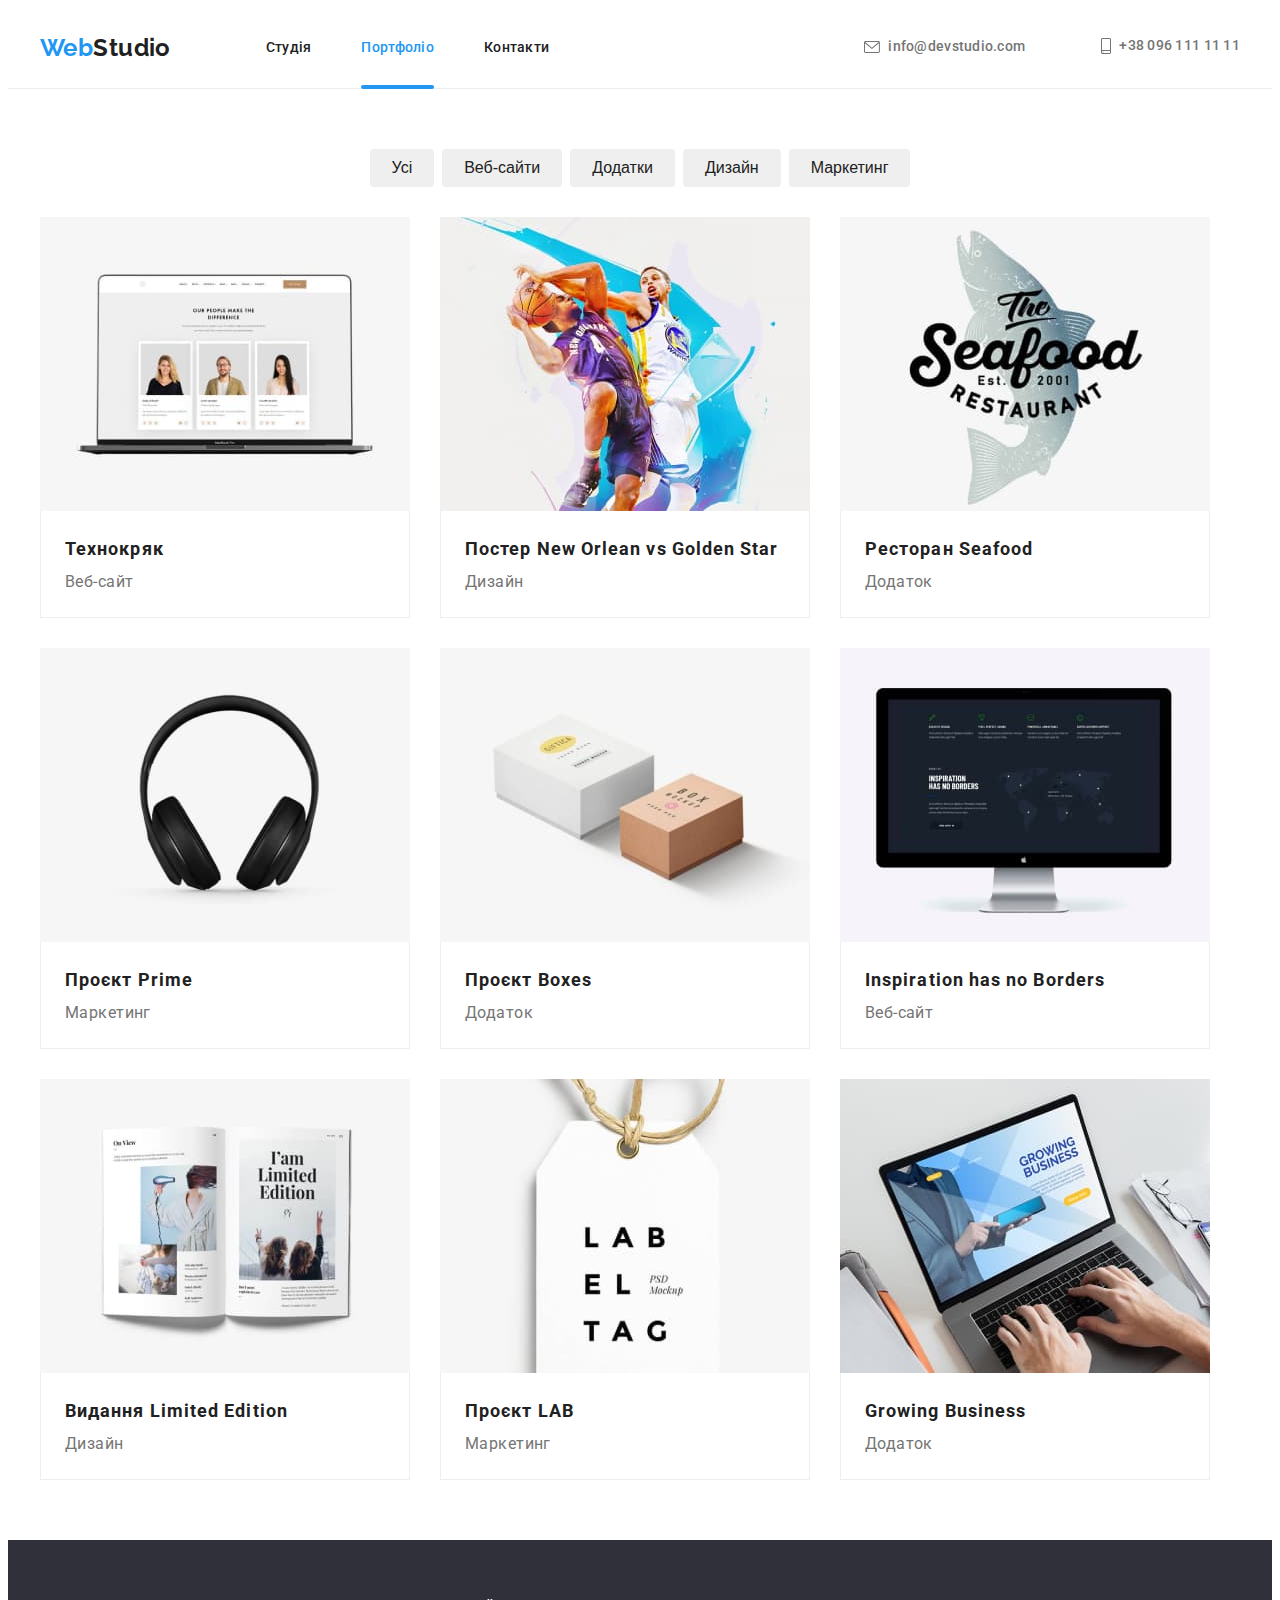
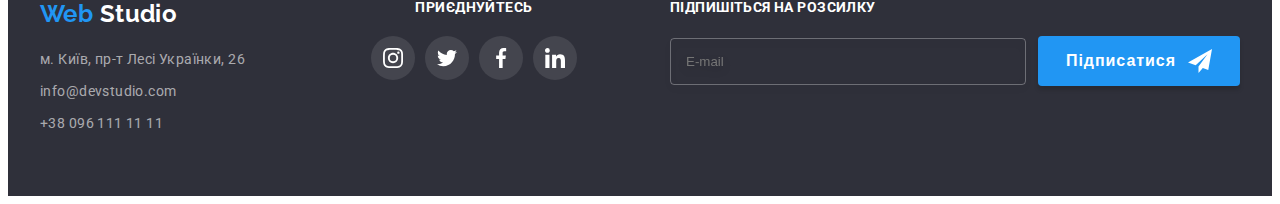
==== commit 49526133: "На перевірку" ====
--- a/portfolio.html
+++ b/portfolio.html
@@ -145,13 +145,40 @@
 						<li class="works__item">
 							<a class="works__link" href="">
 								<div class="popup-item">
-									<img
-										class="works__img"
-										src="./images/portfolio/1.jpeg"
-										alt="иконка проекта"
-										width="370"
-										height="294"
-									/>
+									<picture>
+
+										<source
+											srcset="
+												./images/portfolio/portfolio1-desc.jpg 	   1x,
+												./images/portfolio/portfolio1-desc-x2.jpg  2x
+											"
+											media="(min-width:1200px)"
+										>
+
+										<source
+											srcset="
+												./images/portfolio/portfolio1-tab.jpg		  1x,
+												./images/portfolio/portfolio1-tab-x2.jpg  2x
+											"
+											media="(min-width:768px)"
+										>
+
+										<source
+											srcset="
+												./images/portfolio/portfolio1-mob.jpg	  	1x,
+												./images/portfolio/portfolio1-mob-x2.jpg  2x
+											"
+											media="(max-width:767px)"
+										>
+
+										<img
+										class="works__img"
+										src="./images/portfolio/portfolio1-desc.jpg"
+										alt="фото члена команды"
+										width="450"
+										height="294"
+										/>
+							</picture>
 									<p class="popup-item__text">
 										Ресурс пропонує комплексні пропозиції з різним рівнем функціоналу та сервісів. Все це дозволить
 										відвідувачу отримати вичерпні відомості про компанію чи приватну особу.
@@ -166,13 +193,40 @@
 						<li class="works__item">
 							<a class="works__link" href="">
 								<div class="popup-item">
-									<img
-										class="works__img"
-										src="./images/portfolio/2.jpeg"
-										alt="иконка проекта"
-										width="370"
-										height="294"
-									/>
+									<picture>
+
+										<source
+											srcset="
+												./images/portfolio/portfolio2-desc.jpg 	   1x,
+												./images/portfolio/portfolio2-desc-x2.jpg  2x
+											"
+											media="(min-width:1200px)"
+										>
+
+										<source
+											srcset="
+												./images/portfolio/portfolio2-tab.jpg		  1x,
+												./images/portfolio/portfolio2-tab-x2.jpg  2x
+											"
+											media="(min-width:768px)"
+										>
+
+										<source
+											srcset="
+												./images/portfolio/portfolio2-mob.jpg	  	1x,
+												./images/portfolio/portfolio2-mob-x2.jpg  2x
+											"
+											media="(max-width:767px)"
+										>
+
+										<img
+										class="works__img"
+										src="./images/portfolio/portfolio2-desc.jpg"
+										alt="фото члена команды"
+										width="450"
+										height="294"
+										/>
+							</picture>
 									<p class="popup-item__text">
 										Ресурс пропонує комплексні пропозиції з різним рівнем функціоналу та сервісів. Все це дозволить
 										відвідувачу отримати вичерпні відомості про компанію чи приватну особу.
@@ -190,13 +244,40 @@
 						<li class="works__item">
 							<a class="works__link" href="">
 								<div class="popup-item">
-									<img
-										class="works__img"
-										src="./images/portfolio/3.jpeg"
-										alt="иконка проекта"
-										width="370"
-										height="294"
-									/>
+									<picture>
+
+										<source
+											srcset="
+												./images/portfolio/portfolio3-desc.jpg 	   1x,
+												./images/portfolio/portfolio3-desc-x2.jpg  2x
+											"
+											media="(min-width:1200px)"
+										>
+
+										<source
+											srcset="
+												./images/portfolio/portfolio3-tab.jpg		  1x,
+												./images/portfolio/portfolio3-tab-x2.jpg  2x
+											"
+											media="(min-width:768px)"
+										>
+
+										<source
+											srcset="
+												./images/portfolio/portfolio3-mob.jpg	  	1x,
+												./images/portfolio/portfolio3-mob-x2.jpg  2x
+											"
+											media="(max-width:767px)"
+										>
+
+										<img
+										class="works__img"
+										src="./images/portfolio/portfolio3-desc.jpg"
+										alt="фото члена команды"
+										width="450"
+										height="294"
+										/>
+							</picture>
 									<p class="popup-item__text">
 										Ресурс пропонує комплексні пропозиції з різним рівнем функціоналу та сервісів. Все це дозволить
 										відвідувачу отримати вичерпні відомості про компанію чи приватну особу.
@@ -214,13 +295,40 @@
 						<li class="works__item">
 							<a class="works__link" href="">
 								<div class="popup-item">
-									<img
-										class="works__img"
-										src="./images/portfolio/4.jpeg"
-										alt="иконка проекта"
-										width="370"
-										height="294"
-									/>
+									<picture>
+
+										<source
+											srcset="
+												./images/portfolio/portfolio4-desc.jpg 	   1x,
+												./images/portfolio/portfolio4-desc-x2.jpg  2x
+											"
+											media="(min-width:1200px)"
+										>
+
+										<source
+											srcset="
+												./images/portfolio/portfolio4-tab.jpg		  1x,
+												./images/portfolio/portfolio4-tab-x2.jpg  2x
+											"
+											media="(min-width:768px)"
+										>
+
+										<source
+											srcset="
+												./images/portfolio/portfolio4-mob.jpg	  	1x,
+												./images/portfolio/portfolio4-mob-x2.jpg  2x
+											"
+											media="(max-width:767px)"
+										>
+
+										<img
+										class="works__img"
+										src="./images/portfolio/portfolio4-desc.jpg"
+										alt="фото члена команды"
+										width="450"
+										height="294"
+										/>
+							</picture>
 									<p class="popup-item__text">
 										Ресурс пропонує комплексні пропозиції з різним рівнем функціоналу та сервісів. Все це дозволить
 										відвідувачу отримати вичерпні відомості про компанію чи приватну особу.
@@ -238,13 +346,40 @@
 						<li class="works__item">
 							<a class="works__link" href="">
 								<div class="popup-item">
-									<img
-										class="works__img"
-										src="./images/portfolio/5.jpeg"
-										alt="иконка проекта"
-										width="370"
-										height="294"
-									/>
+									<picture>
+
+										<source
+											srcset="
+												./images/portfolio/portfolio5-desc.jpg 	   1x,
+												./images/portfolio/portfolio5-desc-x2.jpg  2x
+											"
+											media="(min-width:1200px)"
+										>
+
+										<source
+											srcset="
+												./images/portfolio/portfolio5-tab.jpg		  1x,
+												./images/portfolio/portfolio5-tab-x2.jpg  2x
+											"
+											media="(min-width:768px)"
+										>
+
+										<source
+											srcset="
+												./images/portfolio/portfolio5-mob.jpg	  	1x,
+												./images/portfolio/portfolio5-mob-x2.jpg  2x
+											"
+											media="(max-width:767px)"
+										>
+
+										<img
+										class="works__img"
+										src="./images/portfolio/portfolio5-desc.jpg"
+										alt="фото члена команды"
+										width="450"
+										height="294"
+										/>
+							</picture>
 									<p class="popup-item__text">
 										Ресурс пропонує комплексні пропозиції з різним рівнем функціоналу та сервісів. Все це дозволить
 										відвідувачу отримати вичерпні відомості про компанію чи приватну особу.
@@ -262,13 +397,40 @@
 						<li class="works__item">
 							<a class="works__link" href="">
 								<div class="popup-item">
-									<img
-										class="works__img"
-										src="./images/portfolio/6.jpeg"
-										alt="иконка проекта"
-										width="370"
-										height="294"
-									/>
+									<picture>
+
+										<source
+											srcset="
+												./images/portfolio/portfolio6-desc.jpg 	   1x,
+												./images/portfolio/portfolio6-desc-x2.jpg  2x
+											"
+											media="(min-width:1200px)"
+										>
+
+										<source
+											srcset="
+												./images/portfolio/portfolio6-tab.jpg		  1x,
+												./images/portfolio/portfolio6-tab-x2.jpg  2x
+											"
+											media="(min-width:768px)"
+										>
+
+										<source
+											srcset="
+												./images/portfolio/portfolio6-mob.jpg	  	1x,
+												./images/portfolio/portfolio6-mob-x2.jpg  2x
+											"
+											media="(max-width:767px)"
+										>
+
+										<img
+										class="works__img"
+										src="./images/portfolio/portfolio6-desc.jpg"
+										alt="фото члена команды"
+										width="450"
+										height="294"
+										/>
+							</picture>
 									<p class="popup-item__text">
 										Ресурс пропонує комплексні пропозиції з різним рівнем функціоналу та сервісів. Все це дозволить
 										відвідувачу отримати вичерпні відомості про компанію чи приватну особу.
@@ -283,13 +445,40 @@
 						<li class="works__item">
 							<a class="works__link" href="">
 								<div class="popup-item">
-									<img
-										class="works__img"
-										src="./images/portfolio/7.jpeg"
-										alt="иконка проекта"
-										width="370"
-										height="294"
-									/>
+									<picture>
+
+										<source
+											srcset="
+												./images/portfolio/portfolio7-desc.jpg 	   1x,
+												./images/portfolio/portfolio7-desc-x2.jpg  2x
+											"
+											media="(min-width:1200px)"
+										>
+
+										<source
+											srcset="
+												./images/portfolio/portfolio7-tab.jpg		  1x,
+												./images/portfolio/portfolio7-tab-x2.jpg  2x
+											"
+											media="(min-width:768px)"
+										>
+
+										<source
+											srcset="
+												./images/portfolio/portfolio7-mob.jpg	  	1x,
+												./images/portfolio/portfolio7-mob-x2.jpg  2x
+											"
+											media="(max-width:767px)"
+										>
+
+										<img
+										class="works__img"
+										src="./images/portfolio/portfolio7-desc.jpg"
+										alt="фото члена команды"
+										width="450"
+										height="294"
+										/>
+							</picture>
 									<p class="popup-item__text">
 										Ресурс пропонує комплексні пропозиції з різним рівнем функціоналу та сервісів. Все це дозволить
 										відвідувачу отримати вичерпні відомості про компанію чи приватну особу.
@@ -307,13 +496,40 @@
 						<li class="works__item">
 							<a class="works__link" href="">
 								<div class="popup-item">
-									<img
-										class="works__img"
-										src="./images/portfolio/8.jpeg"
-										alt="иконка проекта"
-										width="370"
-										height="294"
-									/>
+									<picture>
+
+										<source
+											srcset="
+												./images/portfolio/portfolio8-desc.jpg 	   1x,
+												./images/portfolio/portfolio8-desc-x2.jpg  2x
+											"
+											media="(min-width:1200px)"
+										>
+
+										<source
+											srcset="
+												./images/portfolio/portfolio8-tab.jpg		  1x,
+												./images/portfolio/portfolio8-tab-x2.jpg  2x
+											"
+											media="(min-width:768px)"
+										>
+
+										<source
+											srcset="
+												./images/portfolio/portfolio8-mob.jpg	  	1x,
+												./images/portfolio/portfolio8-mob-x2.jpg  2x
+											"
+											media="(max-width:767px)"
+										>
+
+										<img
+										class="works__img"
+										src="./images/portfolio/portfolio8-desc.jpg"
+										alt="фото члена команды"
+										width="450"
+										height="294"
+										/>
+							</picture>
 									<p class="popup-item__text">
 										Ресурс пропонує комплексні пропозиції з різним рівнем функціоналу та сервісів. Все це дозволить
 										відвідувачу отримати вичерпні відомості про компанію чи приватну особу.
@@ -331,13 +547,40 @@
 						<li class="works__item">
 							<a class="works__link" href="">
 								<div class="popup-item">
-									<img
-										class="works__img"
-										src="./images/portfolio/9.jpeg"
-										alt="иконка проекта"
-										width="370"
-										height="294"
-									/>
+									<picture>
+
+										<source
+											srcset="
+												./images/portfolio/portfolio9-desc.jpg 	   1x,
+												./images/portfolio/portfolio9-desc-x2.jpg  2x
+											"
+											media="(min-width:1200px)"
+										>
+
+										<source
+											srcset="
+												./images/portfolio/portfolio9-tab.jpg		  1x,
+												./images/portfolio/portfolio9-tab-x2.jpg  2x
+											"
+											media="(min-width:768px)"
+										>
+
+										<source
+											srcset="
+												./images/portfolio/portfolio9-mob.jpg	  	1x,
+												./images/portfolio/portfolio9-mob-x2.jpg  2x
+											"
+											media="(max-width:767px)"
+										>
+
+										<img
+										class="works__img"
+										src="./images/portfolio/portfolio9-desc.jpg"
+										alt="фото члена команды"
+										width="450"
+										height="294"
+										/>
+							</picture>
 									<p class="popup-item__text">
 										Ресурс пропонує комплексні пропозиції з різним рівнем функціоналу та сервісів. Все це дозволить
 										відвідувачу отримати вичерпні відомості про компанію чи приватну особу.
--- a/css/main.min.css
+++ b/css/main.min.css
@@ -1 +1 @@
-body{font-family:"Roboto",sans-serif;font-size:14px;letter-spacing:.03em;color:#757575}h1,h2,h3,h4,h5,h6,p{margin:0}ul,ol{margin:0;padding-left:0%;list-style:none}a{text-decoration:none;color:inherit}img{display:block;max-width:100%;height:auto}button{cursor:pointer;border:0;padding:0}.container{position:relative;width:100%;margin:0 auto;padding-left:15px;padding-right:15px}@media screen and (min-width: 480px){.container{width:480px;position:relative}}@media screen and (min-width: 768px){.container{width:768px}}@media screen and (min-width: 1200px){.container{width:1200px}}.container--modal-window{width:100%;margin:0 auto;padding:15px 15px}@media screen and (min-width: 480px){.container--modal-window{padding:93px 15px}}.section{padding-top:60px;padding-bottom:60px}.section--alternative-bg{background-color:#f5f4fa}.section__title{margin-bottom:30px;font-weight:700;font-size:28px;line-height:1.18;text-align:center;letter-spacing:.03em;color:#212121}.section--no-padding-top{padding-top:0;display:none}@media screen and (min-width: 1200px){.section--no-padding-top{display:block}}.socials-list{display:-webkit-box;display:-ms-flexbox;display:flex;-webkit-box-pack:center;-ms-flex-pack:center;justify-content:center}.socials-list__item:not(:last-child){margin-right:10px}.socials-list__link{display:-webkit-box;display:-ms-flexbox;display:flex;width:44px;height:44px;-webkit-box-align:center;-ms-flex-align:center;align-items:center;-webkit-box-pack:center;-ms-flex-pack:center;justify-content:center;border-radius:50%;-webkit-transition:background-color 250ms cubic-bezier(0.4, 0, 0.2, 1);transition:background-color 250ms cubic-bezier(0.4, 0, 0.2, 1)}.socials-list__link:hover,.socials-list__link:focus{background-color:#2196f3}.socials-list__link--dark-bg{background-color:rgba(255,255,255,.1)}.socials-list__icon{fill:#afb1b8;-webkit-transition:fill 250ms cubic-bezier(0.4, 0, 0.2, 1);transition:fill 250ms cubic-bezier(0.4, 0, 0.2, 1)}.socials-list__link:hover .socials-list__icon,.socials-list__link:focus .socials-list__icon{fill:#fff}.socials-list__icon--white-icon{fill:#fff}.is-hidden{opacity:0;pointer-events:none}.agreement__input--visually-hidden,.section__title--visually-hidden{position:absolute;width:1px;height:1px;margin:-1px;border:0;padding:0;white-space:nowrap;-webkit-clip-path:inset(100%);clip-path:inset(100%);clip:rect(0 0 0 0);overflow:hidden}.modal__button,.group-subscription__btn,.hero__btn{-webkit-box-align:center;-ms-flex-align:center;align-items:center;background-color:#2196f3;-webkit-box-shadow:0px 4px 4px rgba(0,0,0,.15);box-shadow:0px 4px 4px rgba(0,0,0,.15);border-radius:4px;font-weight:700;font-size:16px;line-height:1.88;text-align:center;letter-spacing:.06em;color:#fff;-webkit-transition:background-color 250ms cubic-bezier(0.4, 0, 0.2, 1);transition:background-color 250ms cubic-bezier(0.4, 0, 0.2, 1)}.benefits__subtitle{font-weight:700;text-transform:uppercase;color:#212121}.logo{padding-top:16px;padding-bottom:16px;font-family:"Raleway",sans-serif;font-weight:700;font-size:24px;line-height:1.17;color:#2196f3}@media screen and (min-width: 768px){.logo{padding-top:0;padding-bottom:0}}.logo__studio{color:#212121}.logo__studio--white{color:#fff}.backdrop{position:fixed;top:0;left:0;width:100%;height:100%;background-color:rgba(0,0,0,.2);-webkit-transition:opacity 250ms cubic-bezier(0.4, 0, 0.2, 1);transition:opacity 250ms cubic-bezier(0.4, 0, 0.2, 1)}.header{border-bottom:1px solid #ececec}.header__container{display:-webkit-box;display:-ms-flexbox;display:flex;-webkit-box-align:center;-ms-flex-align:center;align-items:center}.menu{display:none}@media screen and (min-width: 768px){.menu{display:-webkit-box;display:-ms-flexbox;display:flex}}.menu-btn{position:absolute;top:10px;right:15px;width:40px;height:40px;background-color:rgba(0,0,0,0)}@media screen and (min-width: 768px){.menu-btn{display:none}}.menu-btn__open{fill:#212121;-webkit-transition:fill 250ms cubic-bezier(0.4, 0, 0.2, 1);transition:fill 250ms cubic-bezier(0.4, 0, 0.2, 1)}.menu-btn__open:hover,.menu-btn__open:focus{fill:#2196f3}.nav{display:none}@media screen and (min-width: 768px){.nav{display:-webkit-box;display:-ms-flexbox;display:flex;margin-left:87px}}@media screen and (min-width: 1200px){.nav{margin-left:95px}}.nav__list{display:-webkit-box;display:-ms-flexbox;display:flex}.nav__item:not(:last-child){margin-right:50px}.nav__link{position:relative;display:block;padding-top:32px;padding-bottom:32px;font-weight:500;font-size:14px;line-height:1.14;letter-spacing:.02em;color:#212121;-webkit-transition:color 250ms cubic-bezier(0.4, 0, 0.2, 1);transition:color 250ms cubic-bezier(0.4, 0, 0.2, 1)}.nav__link:hover,.nav__link:focus{color:#2196f3}.nav__link--indicator{color:#2196f3}.nav__link--indicator::after{position:absolute;bottom:-1px;left:0;content:"";display:block;width:100%;height:4px;background-color:#2196f3;border-radius:2px}.contacts{display:none}@media screen and (min-width: 768px){.contacts{display:-webkit-box;display:-ms-flexbox;display:flex;-webkit-box-orient:vertical;-webkit-box-direction:normal;-ms-flex-direction:column;flex-direction:column;margin-left:96px;-webkit-box-flex:1;-ms-flex-positive:1;flex-grow:1;width:100%}}@media screen and (min-width: 1200px){.contacts{-webkit-box-orient:horizontal;-webkit-box-direction:normal;-ms-flex-direction:row;flex-direction:row;-webkit-box-align:center;-ms-flex-align:center;align-items:center;margin-left:315px}}.contacts__item:not(:last-child){margin-bottom:10px}@media screen and (min-width: 1200px){.contacts__item:not(:last-child){margin-right:30px;margin-bottom:0;-webkit-box-flex:1;-ms-flex-positive:1;flex-grow:1}}.contacts__link{display:-webkit-inline-box;display:-ms-inline-flexbox;display:inline-flex;-webkit-box-align:center;-ms-flex-align:center;align-items:center;font-weight:500;font-size:12px;line-height:1.67;letter-spacing:.02em;height:14px;-webkit-transition:color 250ms cubic-bezier(0.4, 0, 0.2, 1);transition:color 250ms cubic-bezier(0.4, 0, 0.2, 1)}.contacts__link:hover,.contacts__link:focus{color:#2196f3}@media screen and (min-width: 1200px){.contacts__link{font-size:14px;line-height:1.14}}.contacts__icon{margin-right:8px;fill:#757575;-webkit-transition:fill 250ms cubic-bezier(0.4, 0, 0.2, 1);transition:fill 250ms cubic-bezier(0.4, 0, 0.2, 1)}.contacts__link:hover .contacts__icon,.contacts__link:focus .contacts__icon{fill:#2196f3}.menu-btn-close{position:absolute;top:10px;right:15px;width:40px;height:40px;background-color:rgba(0,0,0,0)}.menu-btn-close__icon{fill:#212121;-webkit-transition:fill 250ms cubic-bezier(0.4, 0, 0.2, 1);transition:fill 250ms cubic-bezier(0.4, 0, 0.2, 1)}.menu-btn-close__icon:hover,.menu-btn-close__icon:focus{fill:#2196f3}.mobile-menu{position:fixed;z-index:1;background-color:#fff;top:0;left:0;width:100vw;height:100vh}.mobile-menu__container{position:relative;width:100%;margin-left:auto;margin-right:auto;padding:48px 40px;height:100%;display:-webkit-box;display:-ms-flexbox;display:flex;-webkit-box-orient:vertical;-webkit-box-direction:normal;-ms-flex-direction:column;flex-direction:column;-webkit-box-pack:justify;-ms-flex-pack:justify;justify-content:space-between}@media screen and (min-width: 480px){.mobile-menu__container{width:480px}}.mobile-nav__item:not(:last-child){margin-bottom:32px}.mobile-nav__link{font-weight:500;font-size:30px;line-height:1.17;letter-spacing:.02em;color:#212121;-webkit-transition:color 250ms cubic-bezier(0.4, 0, 0.2, 1);transition:color 250ms cubic-bezier(0.4, 0, 0.2, 1)}@media screen and (min-width: 480px){.mobile-nav__link{font-size:40px}}.mobile-nav__link:hover,.mobile-nav__link:focus{color:#2196f3}.mobile-contacts{margin-bottom:64px}.mobile-contacts__item:not(:last-child){margin-bottom:22px}.mobile-contacts__link{font-weight:500;font-size:20px;line-height:1.17;letter-spacing:.02em}.mobile-contacts__link:hover,.mobile-contacts__link:focus{font-size:24px;color:#2196f3}@media screen and (min-width: 480px){.mobile-contacts__link{font-size:24px}.mobile-contacts__link:hover,.mobile-contacts__link:focus{font-size:34px;color:#2196f3}}.mobile-socials{width:200px;display:-webkit-box;display:-ms-flexbox;display:flex;-ms-flex-wrap:wrap;flex-wrap:wrap;-webkit-box-pack:left;-ms-flex-pack:left;justify-content:left;gap:10px;margin-bottom:70px}@media screen and (min-width: 480px){.mobile-socials{width:100%;margin-bottom:0px}}.mobile-socials__item{display:inline-block}@media screen and (min-width: 480px){.mobile-socials__item:not(:last-child){padding-right:10px;margin-right:10px;border-right:1px solid rgba(33,33,33,.2)}}.mobile-socials__link{font-weight:500;font-size:18px;line-height:1.22;letter-spacing:.02em;color:#2196f3}.hero{background-color:#515151;background-image:-webkit-gradient(linear, left top, right top, from(rgba(47, 48, 58, 0.4)), to(rgba(47, 48, 58, 0.4))),url(../../../images/studia/img-hero.jpeg);background-image:linear-gradient(to right, rgba(47, 48, 58, 0.4), rgba(47, 48, 58, 0.4)),url(../../../images/studia/img-hero.jpeg);background-repeat:no-repeat;background-position:center;background-size:cover}.hero__container{padding-top:118px;padding-bottom:118px;text-align:center}@media screen and (min-width: 768px){.hero__container{padding-top:118px;padding-bottom:118px}}@media screen and (min-width: 1200px){.hero__container{padding-top:200px;padding-bottom:200px}}.hero__title{margin-bottom:30px;font-weight:900;font-size:26px;line-height:1.62;text-align:center;letter-spacing:.06em;text-transform:uppercase;color:#fff}@media screen and (min-width: 1200px){.hero__title{font-size:44px;line-height:1.36}}.hero__btn{padding:10px 23px}.benefits{display:-webkit-box;display:-ms-flexbox;display:flex;-ms-flex-wrap:wrap;flex-wrap:wrap}@media screen and (min-width: 768px){.section__benefits{margin:-15px}}.benefits__item{width:100%;margin-bottom:30px}.benefits__item:nth-last-child(-n+1){margin-bottom:0}@media screen and (min-width: 768px){.benefits__item{width:354px;margin-top:15px;margin-left:15px;margin-bottom:15px;margin-right:15px}.benefits__item:nth-last-child(-n+2){margin-bottom:0}}@media screen and (min-width: 1200px){.benefits__item{width:270px;margin-top:0;margin-left:15px;margin-bottom:0;margin-right:15px}}.benefits__icon{margin-bottom:30px;display:-webkit-box;display:-ms-flexbox;display:flex;width:100%;height:120px;-webkit-box-align:center;-ms-flex-align:center;align-items:center;-webkit-box-pack:center;-ms-flex-pack:center;justify-content:center;background-color:#f5f4fa;border-radius:4px}.benefits__subtitle{margin-bottom:10px;font-size:14px;line-height:1.14;letter-spacing:.03em;text-align:center}@media screen and (min-width: 768px){.benefits__subtitle{text-align:left}}.benefits__text{line-height:1.71}.servise{display:-webkit-box;display:-ms-flexbox;display:flex;gap:30px}.servise__item{position:relative;width:calc((100% - 60px)/3)}.servise__text{position:absolute;left:0;bottom:0;width:100px;height:70px;text-align:center}.team{display:-webkit-box;display:-ms-flexbox;display:flex;-webkit-box-orient:vertical;-webkit-box-direction:normal;-ms-flex-direction:column;flex-direction:column}@media screen and (min-width: 768px){.team{margin-top:-15px;margin-left:-15px;margin-bottom:-15px;margin-right:-15px;-webkit-box-orient:horizontal;-webkit-box-direction:normal;-ms-flex-direction:row;flex-direction:row;-ms-flex-wrap:wrap;flex-wrap:wrap}}.team__item{margin-bottom:30px;padding-bottom:24px;width:100%;background-color:#fff;-webkit-box-shadow:0px 1px 3px rgba(0,0,0,.12),0px 1px 1px rgba(0,0,0,.14),0px 2px 1px rgba(0,0,0,.2);box-shadow:0px 1px 3px rgba(0,0,0,.12),0px 1px 1px rgba(0,0,0,.14),0px 2px 1px rgba(0,0,0,.2);border-radius:0px 0px 4px 4px}@media screen and (min-width: 768px){.team__item{width:354px;margin:15px}}@media screen and (min-width: 1200px){.team__item{width:270px;margin-top:15px;margin-bottom:0}}.team__img{display:block;width:450px;height:460px;margin-bottom:30px}@media screen and (min-width: 768px){.team__img{width:354px;height:374px}}@media screen and (min-width: 1200px){.team__img{width:270px;height:260px}}.team__title{margin-bottom:10px;font-weight:500;font-size:16px;line-height:1.19;text-align:center;color:#212121}.team__text{margin-bottom:16px;font-size:16px;line-height:1.19;text-align:center}.clients{display:-webkit-box;display:-ms-flexbox;display:flex;-ms-flex-wrap:wrap;flex-wrap:wrap;-webkit-box-pack:center;-ms-flex-pack:center;justify-content:center;margin:-15px;gap:30px}.clients__item{-ms-flex-preferred-size:calc((100% - 60px)/2);flex-basis:calc((100% - 60px)/2)}@media screen and (min-width: 768px){.clients__item{-ms-flex-preferred-size:calc((100% - 90px)/3);flex-basis:calc((100% - 90px)/3)}}@media screen and (min-width: 1200px){.clients__item{-ms-flex-preferred-size:calc((100% - 180px)/6);flex-basis:calc((100% - 180px)/6)}}.clients__link{display:-webkit-inline-box;display:-ms-inline-flexbox;display:inline-flex;-webkit-box-align:center;-ms-flex-align:center;align-items:center;-webkit-box-pack:center;-ms-flex-pack:center;justify-content:center;width:100%;height:92px;border:1px solid #afb1b8;border-radius:4px;-webkit-transition:border 250ms cubic-bezier(0.4, 0, 0.2, 1);transition:border 250ms cubic-bezier(0.4, 0, 0.2, 1)}.clients__link:hover,.clients__link:focus{border:1px solid #2196f3}.clients__icon{fill:#afb1b8;-webkit-transition:fill 250ms cubic-bezier(0.4, 0, 0.2, 1);transition:fill 250ms cubic-bezier(0.4, 0, 0.2, 1)}.clients__link:hover .clients__icon,.clients__link:focus .clients__icon{fill:#2196f3}.footer{background-color:#2f303a}.footer__container{display:-webkit-box;display:-ms-flexbox;display:flex;-webkit-box-orient:vertical;-webkit-box-direction:normal;-ms-flex-direction:column;flex-direction:column;-webkit-box-align:center;-ms-flex-align:center;align-items:center;width:100%;margin:0 auto;padding-left:15px;padding-right:15px}@media screen and (min-width: 768px){.footer__container{width:768px;-webkit-box-orient:horizontal;-webkit-box-direction:normal;-ms-flex-direction:row;flex-direction:row;-ms-flex-wrap:wrap;flex-wrap:wrap;-webkit-box-align:start;-ms-flex-align:start;align-items:flex-start;-webkit-box-pack:center;-ms-flex-pack:center;justify-content:center}}@media screen and (min-width: 1200px){.footer__container{width:1200px}}.group-contacts{display:-webkit-box;display:-ms-flexbox;display:flex;-webkit-box-orient:vertical;-webkit-box-direction:normal;-ms-flex-direction:column;flex-direction:column;-webkit-box-align:center;-ms-flex-align:center;align-items:center;margin-bottom:60px;width:auto}@media screen and (min-width: 1200px){.group-contacts{margin-bottom:0;-webkit-box-align:start;-ms-flex-align:start;align-items:start;-webkit-box-flex:1;-ms-flex-positive:1;flex-grow:1}}.footer__logo{margin-bottom:20px}.group-contacts__list{display:-webkit-box;display:-ms-flexbox;display:flex;-webkit-box-orient:vertical;-webkit-box-direction:normal;-ms-flex-direction:column;flex-direction:column;-webkit-box-align:center;-ms-flex-align:center;align-items:center}@media screen and (min-width: 1200px){.group-contacts__list{-webkit-box-align:start;-ms-flex-align:start;align-items:start}}.group-contacts__item:not(:last-child){margin-bottom:8px}.group-contacts__link{font-style:normal;line-height:1.71;color:rgba(255,255,255,.6);-webkit-transition:color 250ms cubic-bezier(0.4, 0, 0.2, 1);transition:color 250ms cubic-bezier(0.4, 0, 0.2, 1)}.group-contacts__link:hover,.group-contacts__link:focus{color:#fff}.group-socials{display:-webkit-box;display:-ms-flexbox;display:flex;-webkit-box-orient:vertical;-webkit-box-direction:normal;-ms-flex-direction:column;flex-direction:column;-webkit-box-align:center;-ms-flex-align:center;align-items:center;margin-bottom:60px}@media screen and (min-width: 768px){.group-socials{margin-left:165px}}@media screen and (min-width: 1200px){.group-socials{margin-bottom:0;margin-left:70px}}.group-socials__call{margin-bottom:20px;line-height:1.14;text-transform:uppercase;color:#fff}.group-subscription{display:-webkit-box;display:-ms-flexbox;display:flex;-webkit-box-orient:vertical;-webkit-box-direction:normal;-ms-flex-direction:column;flex-direction:column;-webkit-box-align:center;-ms-flex-align:center;align-items:center;width:100%}@media screen and (min-width: 1200px){.group-subscription{display:block;width:570px;margin-left:93px}}.group-subscription__call{display:block;margin-bottom:20px;line-height:1.14;text-transform:uppercase;color:#fff}.group-subscription__form{display:-webkit-box;display:-ms-flexbox;display:flex;-webkit-box-orient:vertical;-webkit-box-direction:normal;-ms-flex-direction:column;flex-direction:column;-webkit-box-align:center;-ms-flex-align:center;align-items:center;width:100%}@media screen and (min-width: 480px){.group-subscription__form{width:450px}}@media screen and (min-width: 1200px){.group-subscription__form{-webkit-box-orient:horizontal;-webkit-box-direction:normal;-ms-flex-direction:row;flex-direction:row;width:570px}}.group-subscription__input{margin-bottom:20px;width:100%;padding:15px;background-color:rgba(0,0,0,0);border:1px solid rgba(255,255,255,.3);-webkit-filter:drop-shadow(0px 4px 4px rgba(0, 0, 0, 0.15));filter:drop-shadow(0px 4px 4px rgba(0, 0, 0, 0.15));border-radius:4px}@media screen and (min-width: 768px){.group-subscription__input{width:450px}}@media screen and (min-width: 1200px){.group-subscription__input{margin-bottom:0;margin-right:12px;width:358px}}.group-subscription__btn{display:-webkit-box;display:-ms-flexbox;display:flex;-webkit-box-align:center;-ms-flex-align:center;align-items:center;padding:10px 28px}.group-subscription__icon{margin-left:12px;fill:#fff}.filter{display:-webkit-box;display:-ms-flexbox;display:flex;-ms-flex-wrap:wrap;flex-wrap:wrap;max-width:326px;margin-bottom:40px}@media screen and (min-width: 768px){.filter{max-width:575px;margin-bottom:30px;-webkit-box-pack:center;-ms-flex-pack:center;justify-content:center;margin-left:auto;margin-right:auto}}.filter__item:not(:last-child){margin-right:8px}@media screen and (max-width: 767px){.filter__item:not(:nth-child(n+4)){margin-bottom:15px}}.filter__btn{padding:6px 22px;border-radius:4px;font-weight:500;font-size:16px;line-height:1.62;text-align:center;color:#212121;-webkit-transition:color 250ms cubic-bezier(0.4, 0, 0.2, 1),background-color 250ms cubic-bezier(0.4, 0, 0.2, 1),-webkit-box-shadow 250ms cubic-bezier(0.4, 0, 0.2, 1);transition:color 250ms cubic-bezier(0.4, 0, 0.2, 1),background-color 250ms cubic-bezier(0.4, 0, 0.2, 1),-webkit-box-shadow 250ms cubic-bezier(0.4, 0, 0.2, 1);transition:color 250ms cubic-bezier(0.4, 0, 0.2, 1),background-color 250ms cubic-bezier(0.4, 0, 0.2, 1),box-shadow 250ms cubic-bezier(0.4, 0, 0.2, 1);transition:color 250ms cubic-bezier(0.4, 0, 0.2, 1),background-color 250ms cubic-bezier(0.4, 0, 0.2, 1),box-shadow 250ms cubic-bezier(0.4, 0, 0.2, 1),-webkit-box-shadow 250ms cubic-bezier(0.4, 0, 0.2, 1)}.filter__btn:hover,.filter__btn:focus{color:#fff;background-color:#2196f3;-webkit-box-shadow:0px 3px 1px rgba(0,0,0,.1),0px 1px 2px rgba(0,0,0,.08),0px 2px 2px rgba(0,0,0,.12);box-shadow:0px 3px 1px rgba(0,0,0,.1),0px 1px 2px rgba(0,0,0,.08),0px 2px 2px rgba(0,0,0,.12)}.works{display:-webkit-box;display:-ms-flexbox;display:flex;-ms-flex-wrap:wrap;flex-wrap:wrap;gap:30px;-webkit-box-flex:1;-ms-flex-positive:1;flex-grow:1}.works__item{-ms-flex-preferred-size:100%;flex-basis:100%}@media screen and (min-width: 768px){.works__item{-ms-flex-preferred-size:calc((100% - 60px)/2);flex-basis:calc((100% - 60px)/2)}}@media screen and (min-width: 1200px){.works__item{-ms-flex-preferred-size:calc((100% - 90px)/3);flex-basis:calc((100% - 90px)/3)}}.works__link{display:-webkit-box;display:-ms-flexbox;display:flex;-webkit-box-orient:vertical;-webkit-box-direction:normal;-ms-flex-direction:column;flex-direction:column;height:100%;-webkit-transition:-webkit-box-shadow 250ms cubic-bezier(0.4, 0, 0.2, 1);transition:-webkit-box-shadow 250ms cubic-bezier(0.4, 0, 0.2, 1);transition:box-shadow 250ms cubic-bezier(0.4, 0, 0.2, 1);transition:box-shadow 250ms cubic-bezier(0.4, 0, 0.2, 1), -webkit-box-shadow 250ms cubic-bezier(0.4, 0, 0.2, 1)}.works__link:hover,.works__link:focus{-webkit-box-shadow:0px 1px 1px rgba(0,0,0,.12),0px 4px 4px rgba(0,0,0,.06),1px 4px 6px rgba(0,0,0,.16);box-shadow:0px 1px 1px rgba(0,0,0,.12),0px 4px 4px rgba(0,0,0,.06),1px 4px 6px rgba(0,0,0,.16)}.works__img{width:100%;height:294px}.popup-item{position:relative;overflow:hidden}.popup-item__text{position:absolute;top:100%;left:0;width:100%;height:294px;padding-right:24px;padding-left:24px;display:-webkit-box;display:-ms-flexbox;display:flex;-webkit-box-align:center;-ms-flex-align:center;align-items:center;font-size:18px;line-height:1.56;letter-spacing:.03em;color:#fff;background-color:rgba(33,150,243,.9);-webkit-transition:top 250ms cubic-bezier(0.4, 0, 0.2, 1);transition:top 250ms cubic-bezier(0.4, 0, 0.2, 1)}.works__link:hover .popup-item__text,.works__link:focus .popup-item__text{top:0}.works__description{-webkit-box-flex:1;-ms-flex-positive:1;flex-grow:1;padding:20px 24px;border-right:1px solid #eee;border-bottom:1px solid #eee;border-left:1px solid #eee}.works__subtitle{font-weight:700;font-size:18px;line-height:2;letter-spacing:.06em;color:#212121}.works__text{font-size:16px;line-height:1.88;color:#757575}.modal{position:relative;display:-webkit-box;display:-ms-flexbox;display:flex;margin:0 auto;-webkit-box-orient:vertical;-webkit-box-direction:normal;-ms-flex-direction:column;flex-direction:column;-webkit-box-align:center;-ms-flex-align:center;align-items:center;max-width:450px;padding:40px;background-color:#fff}@media screen and (min-width: 1200px){.modal{max-width:528px;min-height:581px}}.btn-close{position:absolute;display:-webkit-box;display:-ms-flexbox;display:flex;-webkit-box-align:center;-ms-flex-align:center;align-items:center;-webkit-box-pack:center;-ms-flex-pack:center;justify-content:center;top:8px;right:8px;width:30px;height:30px;border-radius:50%;border:1px solid rgba(0,0,0,.1);background-color:rgba(0,0,0,0)}.btn-close__icon{fill:#000;-webkit-transition:fill 250ms cubic-bezier(0.4, 0, 0.2, 1);transition:fill 250ms cubic-bezier(0.4, 0, 0.2, 1)}.btn-close:hover .btn-close__icon,.btn-close:focus .btn-close__icon{fill:#2196f3}.modal__call{margin-bottom:7px;font-size:14px;line-height:1.5;letter-spacing:.03em;text-align:center;color:#212121}@media screen and (min-width: 480px){.modal__call{margin-bottom:12px;font-size:20px}}@media screen and (min-width: 1200px){.modal__call{font-size:20px;line-height:1.15}}.modal__form{width:100%;display:-webkit-box;display:-ms-flexbox;display:flex;-webkit-box-orient:vertical;-webkit-box-direction:normal;-ms-flex-direction:column;flex-direction:column;-webkit-box-align:center;-ms-flex-align:center;align-items:center}.date{position:relative;margin-bottom:10px;width:100%}.date__icon{position:absolute;fill:#212121;bottom:11px;left:12px;-webkit-transition:fill 250ms cubic-bezier(0.4, 0, 0.2, 1);transition:fill 250ms cubic-bezier(0.4, 0, 0.2, 1)}.date:focus-within .date__icon{fill:#2196f3}.date__name{display:block;margin-bottom:2px;font-size:10px;line-height:1.67;letter-spacing:.01em}@media screen and (min-width: 480px){.date__name{font-size:12px;margin-bottom:4px}}.date__input{width:100%;height:40px;padding-left:42px;border:1px solid rgba(33,33,33,.2);border-radius:4px;-webkit-transition:border 250ms cubic-bezier(0.4, 0, 0.2, 1);transition:border 250ms cubic-bezier(0.4, 0, 0.2, 1)}.date:focus-within .date__input{border:1px solid #2196f3}.comment{width:100%;margin-bottom:10px}@media screen and (min-width: 480px){.comment{margin-bottom:20px}}.comment__name{display:block;margin-bottom:2px;font-size:10px;line-height:1.67;letter-spacing:.01em}@media screen and (min-width: 480px){.comment__name{margin-bottom:4px;font-size:12px}}.comment__input{width:100%;height:80px;border:1px solid rgba(33,33,33,.2);border-radius:4px;padding:12px 16px}@media screen and (min-width: 480px){.comment__input{height:120px}}.comment__input::-webkit-input-placeholder{line-height:1.14;letter-spacing:.01em;color:rgba(117,117,117,.5)}.comment__input::-moz-placeholder{line-height:1.14;letter-spacing:.01em;color:rgba(117,117,117,.5)}.comment__input:-ms-input-placeholder{line-height:1.14;letter-spacing:.01em;color:rgba(117,117,117,.5)}.comment__input::-ms-input-placeholder{line-height:1.14;letter-spacing:.01em;color:rgba(117,117,117,.5)}.comment__input::placeholder{line-height:1.14;letter-spacing:.01em;color:rgba(117,117,117,.5)}@media screen and (min-width: 1200px){.comment__input::-webkit-input-placeholder{font-size:12px;line-height:1.17}.comment__input::-moz-placeholder{font-size:12px;line-height:1.17}.comment__input:-ms-input-placeholder{font-size:12px;line-height:1.17}.comment__input::-ms-input-placeholder{font-size:12px;line-height:1.17}.comment__input::placeholder{font-size:12px;line-height:1.17}}.agreement{position:relative;display:-webkit-box;display:-ms-flexbox;display:flex;-webkit-box-align:center;-ms-flex-align:center;align-items:center;margin-bottom:15px}@media screen and (min-width: 480px){.agreement{margin-bottom:30px}}.agreement__input:focus+.agreement__icon{outline:2px solid #005fcc;outline-width:1px}.agreement__input:checked+.agreement__icon{background-color:#2196f3;border:2px solid #2196f3}.agreement__input:checked+.agreement__icon .agreement__active{fill:#fff}.agreement__icon{position:relative;display:block;width:13px;height:13px;border:2px solid #212121;border-radius:2px;-webkit-transition:background-color 2500ms cubic-bezier(0.4, 0, 0.2, 1);transition:background-color 2500ms cubic-bezier(0.4, 0, 0.2, 1);-webkit-transition:border 250ms cubic-bezier(0.4, 0, 0.2, 1);transition:border 250ms cubic-bezier(0.4, 0, 0.2, 1)}@media screen and (min-width: 480px){.agreement__icon{width:16px;height:15px}}.agreement__active{position:absolute;bottom:-3px;left:-4px;fill:rgba(0,0,0,0)}@media screen and (min-width: 480px){.agreement__active{bottom:-2px;left:-3px}}.agreement__text{width:100%;margin-left:8px;font-size:12px;line-height:1.17}@media screen and (min-width: 1200px){.agreement__text{font-size:14px;line-height:1.71}}.agreement__link{text-decoration:underline;color:#2196f3}.modal__button{padding:5px 32px}@media screen and (min-width: 480px){.modal__button{padding:10px 52px}}.modal__button:hover,.modal__button:focus{background-color:#188ce8}/*# sourceMappingURL=main.min.css.map */+body{font-family:"Roboto",sans-serif;font-size:14px;letter-spacing:.03em;color:#757575}h1,h2,h3,h4,h5,h6,p{margin:0}ul,ol{margin:0;padding-left:0%;list-style:none}a{text-decoration:none;color:inherit}img{display:block;height:auto}button{cursor:pointer;border:0;padding:0}.container{position:relative;width:100%;margin:0 auto;padding-left:15px;padding-right:15px}@media screen and (min-width: 480px){.container{width:480px;position:relative}}@media screen and (min-width: 768px){.container{width:768px}}@media screen and (min-width: 1200px){.container{width:1200px}}.container--modal-window{width:100%;margin:0 auto;padding:15px 15px}@media screen and (min-width: 480px){.container--modal-window{padding:93px 15px}}.section{padding-top:60px;padding-bottom:60px}.section--alternative-bg{background-color:#f5f4fa}.section__title{margin-bottom:30px;font-weight:700;font-size:28px;line-height:1.18;text-align:center;letter-spacing:.03em;color:#212121}.section--no-padding-top{padding-top:0;display:none}@media screen and (min-width: 1200px){.section--no-padding-top{display:block}}.socials-list{display:-webkit-box;display:-ms-flexbox;display:flex;-webkit-box-pack:center;-ms-flex-pack:center;justify-content:center}.socials-list__item:not(:last-child){margin-right:10px}.socials-list__link{display:-webkit-box;display:-ms-flexbox;display:flex;width:44px;height:44px;-webkit-box-align:center;-ms-flex-align:center;align-items:center;-webkit-box-pack:center;-ms-flex-pack:center;justify-content:center;border-radius:50%;-webkit-transition:background-color 250ms cubic-bezier(0.4, 0, 0.2, 1);transition:background-color 250ms cubic-bezier(0.4, 0, 0.2, 1)}.socials-list__link:hover,.socials-list__link:focus{background-color:#2196f3}.socials-list__link--dark-bg{background-color:rgba(255,255,255,.1)}.socials-list__icon{fill:#afb1b8;-webkit-transition:fill 250ms cubic-bezier(0.4, 0, 0.2, 1);transition:fill 250ms cubic-bezier(0.4, 0, 0.2, 1)}.socials-list__link:hover .socials-list__icon,.socials-list__link:focus .socials-list__icon{fill:#fff}.socials-list__icon--white-icon{fill:#fff}.is-hidden{opacity:0;pointer-events:none}.agreement__input--visually-hidden,.section__title--visually-hidden{position:absolute;width:1px;height:1px;margin:-1px;border:0;padding:0;white-space:nowrap;-webkit-clip-path:inset(100%);clip-path:inset(100%);clip:rect(0 0 0 0);overflow:hidden}.modal__button,.group-subscription__btn,.hero__btn{-webkit-box-align:center;-ms-flex-align:center;align-items:center;background-color:#2196f3;-webkit-box-shadow:0px 4px 4px rgba(0,0,0,.15);box-shadow:0px 4px 4px rgba(0,0,0,.15);border-radius:4px;font-weight:700;font-size:16px;line-height:1.88;text-align:center;letter-spacing:.06em;color:#fff;-webkit-transition:background-color 250ms cubic-bezier(0.4, 0, 0.2, 1);transition:background-color 250ms cubic-bezier(0.4, 0, 0.2, 1)}.benefits__subtitle{font-weight:700;text-transform:uppercase;color:#212121}.logo{padding-top:16px;padding-bottom:16px;font-family:"Raleway",sans-serif;font-weight:700;font-size:24px;line-height:1.17;color:#2196f3}@media screen and (min-width: 768px){.logo{padding-top:0;padding-bottom:0}}.logo__studio{color:#212121}.logo__studio--white{color:#fff}.backdrop{position:fixed;top:0;left:0;width:100%;height:100%;background-color:rgba(0,0,0,.2);-webkit-transition:opacity 250ms cubic-bezier(0.4, 0, 0.2, 1);transition:opacity 250ms cubic-bezier(0.4, 0, 0.2, 1)}.header{border-bottom:1px solid #ececec}.header__container{display:-webkit-box;display:-ms-flexbox;display:flex;-webkit-box-align:center;-ms-flex-align:center;align-items:center}.menu{display:none}@media screen and (min-width: 768px){.menu{display:-webkit-box;display:-ms-flexbox;display:flex}}.menu-btn{position:absolute;top:10px;right:15px;width:40px;height:40px;background-color:rgba(0,0,0,0)}@media screen and (min-width: 768px){.menu-btn{display:none}}.menu-btn__open{fill:#212121;-webkit-transition:fill 250ms cubic-bezier(0.4, 0, 0.2, 1);transition:fill 250ms cubic-bezier(0.4, 0, 0.2, 1)}.menu-btn__open:hover,.menu-btn__open:focus{fill:#2196f3}.nav{display:none}@media screen and (min-width: 768px){.nav{display:-webkit-box;display:-ms-flexbox;display:flex;margin-left:87px}}@media screen and (min-width: 1200px){.nav{margin-left:95px}}.nav__list{display:-webkit-box;display:-ms-flexbox;display:flex}.nav__item:not(:last-child){margin-right:50px}.nav__link{position:relative;display:block;padding-top:32px;padding-bottom:32px;font-weight:500;font-size:14px;line-height:1.14;letter-spacing:.02em;color:#212121;-webkit-transition:color 250ms cubic-bezier(0.4, 0, 0.2, 1);transition:color 250ms cubic-bezier(0.4, 0, 0.2, 1)}.nav__link:hover,.nav__link:focus{color:#2196f3}.nav__link--indicator{color:#2196f3}.nav__link--indicator::after{position:absolute;bottom:-1px;left:0;content:"";display:block;width:100%;height:4px;background-color:#2196f3;border-radius:2px}.contacts{display:none}@media screen and (min-width: 768px){.contacts{display:-webkit-box;display:-ms-flexbox;display:flex;-webkit-box-orient:vertical;-webkit-box-direction:normal;-ms-flex-direction:column;flex-direction:column;margin-left:96px;-webkit-box-flex:1;-ms-flex-positive:1;flex-grow:1;width:100%}}@media screen and (min-width: 1200px){.contacts{-webkit-box-orient:horizontal;-webkit-box-direction:normal;-ms-flex-direction:row;flex-direction:row;-webkit-box-align:center;-ms-flex-align:center;align-items:center;margin-left:315px}}.contacts__item:not(:last-child){margin-bottom:10px}@media screen and (min-width: 1200px){.contacts__item:not(:last-child){margin-right:30px;margin-bottom:0;-webkit-box-flex:1;-ms-flex-positive:1;flex-grow:1}}.contacts__link{display:-webkit-inline-box;display:-ms-inline-flexbox;display:inline-flex;-webkit-box-align:center;-ms-flex-align:center;align-items:center;font-weight:500;font-size:12px;line-height:1.67;letter-spacing:.02em;height:14px;-webkit-transition:color 250ms cubic-bezier(0.4, 0, 0.2, 1);transition:color 250ms cubic-bezier(0.4, 0, 0.2, 1)}.contacts__link:hover,.contacts__link:focus{color:#2196f3}@media screen and (min-width: 1200px){.contacts__link{font-size:14px;line-height:1.14}}.contacts__icon{margin-right:8px;fill:#757575;-webkit-transition:fill 250ms cubic-bezier(0.4, 0, 0.2, 1);transition:fill 250ms cubic-bezier(0.4, 0, 0.2, 1)}.contacts__link:hover .contacts__icon,.contacts__link:focus .contacts__icon{fill:#2196f3}.menu-btn-close{position:absolute;top:10px;right:15px;width:40px;height:40px;background-color:rgba(0,0,0,0)}.menu-btn-close__icon{fill:#212121;-webkit-transition:fill 250ms cubic-bezier(0.4, 0, 0.2, 1);transition:fill 250ms cubic-bezier(0.4, 0, 0.2, 1)}.menu-btn-close__icon:hover,.menu-btn-close__icon:focus{fill:#2196f3}.mobile-menu{position:fixed;z-index:1;background-color:#fff;top:0;left:0;width:100vw;height:100vh}.mobile-menu__container{position:relative;width:100%;margin-left:auto;margin-right:auto;padding:48px 40px;height:100%;display:-webkit-box;display:-ms-flexbox;display:flex;-webkit-box-orient:vertical;-webkit-box-direction:normal;-ms-flex-direction:column;flex-direction:column;-webkit-box-pack:justify;-ms-flex-pack:justify;justify-content:space-between}@media screen and (min-width: 480px){.mobile-menu__container{width:480px}}.mobile-nav__item:not(:last-child){margin-bottom:32px}.mobile-nav__link{font-weight:500;font-size:30px;line-height:1.17;letter-spacing:.02em;color:#212121;-webkit-transition:color 250ms cubic-bezier(0.4, 0, 0.2, 1);transition:color 250ms cubic-bezier(0.4, 0, 0.2, 1)}@media screen and (min-width: 480px){.mobile-nav__link{font-size:40px}}.mobile-nav__link:hover,.mobile-nav__link:focus{color:#2196f3}.mobile-contacts{margin-bottom:64px}.mobile-contacts__item:not(:last-child){margin-bottom:22px}.mobile-contacts__link{font-weight:500;font-size:20px;line-height:1.17;letter-spacing:.02em}.mobile-contacts__link:hover,.mobile-contacts__link:focus{font-size:24px;color:#2196f3}@media screen and (min-width: 480px){.mobile-contacts__link{font-size:24px}.mobile-contacts__link:hover,.mobile-contacts__link:focus{font-size:34px;color:#2196f3}}.mobile-socials{width:200px;display:-webkit-box;display:-ms-flexbox;display:flex;-ms-flex-wrap:wrap;flex-wrap:wrap;-webkit-box-pack:left;-ms-flex-pack:left;justify-content:left;gap:10px;margin-bottom:70px}@media screen and (min-width: 480px){.mobile-socials{width:100%;margin-bottom:0px}}.mobile-socials__item{display:inline-block}@media screen and (min-width: 480px){.mobile-socials__item:not(:last-child){padding-right:10px;margin-right:10px;border-right:1px solid rgba(33,33,33,.2)}}.mobile-socials__link{font-weight:500;font-size:18px;line-height:1.22;letter-spacing:.02em;color:#2196f3}.hero{background-color:#515151;background-image:-webkit-gradient(linear, left top, right top, from(rgba(47, 48, 58, 0.4)), to(rgba(47, 48, 58, 0.4))),url(../../../images/studio/hero-mob.jpg);background-image:linear-gradient(to right, rgba(47, 48, 58, 0.4), rgba(47, 48, 58, 0.4)),url(../../../images/studio/hero-mob.jpg);background-repeat:no-repeat;background-position:center;background-size:cover}@media(min-device-pixel-ratio: 2),(-webkit-min-device-pixel-ratio: 2),(min-resolution: 192dpi),(min-resolution: 2dppx){.hero{background-image:-webkit-gradient(linear, left top, right top, from(rgba(47, 48, 58, 0.4)), to(rgba(47, 48, 58, 0.4))),url(../../../images/studio/hero-mob-x2.jpg);background-image:linear-gradient(to right, rgba(47, 48, 58, 0.4), rgba(47, 48, 58, 0.4)),url(../../../images/studio/hero-mob-x2.jpg)}}@media screen and (min-width: 768px){.hero{background-image:-webkit-gradient(linear, left top, right top, from(rgba(47, 48, 58, 0.4)), to(rgba(47, 48, 58, 0.4))),url(../../../images/studio/hero-tab.jpg);background-image:linear-gradient(to right, rgba(47, 48, 58, 0.4), rgba(47, 48, 58, 0.4)),url(../../../images/studio/hero-tab.jpg)}}@media screen and (min-width: 768px)and (min-device-pixel-ratio: 2),screen and (min-width: 768px)and (-webkit-min-device-pixel-ratio: 2),screen and (min-width: 768px)and (min-resolution: 192dpi),screen and (min-width: 768px)and (min-resolution: 2dppx){.hero{background-image:-webkit-gradient(linear, left top, right top, from(rgba(47, 48, 58, 0.4)), to(rgba(47, 48, 58, 0.4))),url(../../../images/studio/hero-tab-x2.jpg);background-image:linear-gradient(to right, rgba(47, 48, 58, 0.4), rgba(47, 48, 58, 0.4)),url(../../../images/studio/hero-tab-x2.jpg)}}@media screen and (min-width: 1200px){.hero{background-image:-webkit-gradient(linear, left top, right top, from(rgba(47, 48, 58, 0.4)), to(rgba(47, 48, 58, 0.4))),url(../../../images/studio/hero-desc.jpg);background-image:linear-gradient(to right, rgba(47, 48, 58, 0.4), rgba(47, 48, 58, 0.4)),url(../../../images/studio/hero-desc.jpg)}}@media screen and (min-width: 1200px)and (min-device-pixel-ratio: 2),screen and (min-width: 1200px)and (-webkit-min-device-pixel-ratio: 2),screen and (min-width: 1200px)and (min-resolution: 192dpi),screen and (min-width: 1200px)and (min-resolution: 2dppx){.hero{background-image:-webkit-gradient(linear, left top, right top, from(rgba(47, 48, 58, 0.4)), to(rgba(47, 48, 58, 0.4))),url(../../../images/studio/hero-desc-x2.jpg);background-image:linear-gradient(to right, rgba(47, 48, 58, 0.4), rgba(47, 48, 58, 0.4)),url(../../../images/studio/hero-desc-x2.jpg)}}.hero__container{padding-top:118px;padding-bottom:118px;text-align:center}@media screen and (min-width: 768px){.hero__container{padding-top:118px;padding-bottom:118px}}@media screen and (min-width: 1200px){.hero__container{padding-top:200px;padding-bottom:200px}}.hero__title{margin-bottom:30px;font-weight:900;font-size:26px;line-height:1.62;text-align:center;letter-spacing:.06em;text-transform:uppercase;color:#fff}@media screen and (min-width: 1200px){.hero__title{font-size:44px;line-height:1.36}}.hero__btn{padding:10px 23px}.benefits{display:-webkit-box;display:-ms-flexbox;display:flex;-ms-flex-wrap:wrap;flex-wrap:wrap}@media screen and (min-width: 768px){.section__benefits{margin:-15px}}.benefits__item{width:100%;margin-bottom:30px}.benefits__item:nth-last-child(-n+1){margin-bottom:0}@media screen and (min-width: 768px){.benefits__item{width:354px;margin-top:15px;margin-left:15px;margin-bottom:15px;margin-right:15px}.benefits__item:nth-last-child(-n+2){margin-bottom:0}}@media screen and (min-width: 1200px){.benefits__item{width:270px;margin-top:0;margin-left:15px;margin-bottom:0;margin-right:15px}}.benefits__icon{margin-bottom:30px;display:-webkit-box;display:-ms-flexbox;display:flex;width:100%;height:120px;-webkit-box-align:center;-ms-flex-align:center;align-items:center;-webkit-box-pack:center;-ms-flex-pack:center;justify-content:center;background-color:#f5f4fa;border-radius:4px}.benefits__subtitle{margin-bottom:10px;font-size:14px;line-height:1.14;letter-spacing:.03em;text-align:center}@media screen and (min-width: 768px){.benefits__subtitle{text-align:left}}.benefits__text{line-height:1.71}.servise{display:-webkit-box;display:-ms-flexbox;display:flex;gap:30px}.servise__item{position:relative;width:calc((100% - 60px)/3)}.servise__text{position:absolute;left:0;bottom:0;display:-webkit-box;display:-ms-flexbox;display:flex;text-align:center;-webkit-box-pack:center;-ms-flex-pack:center;justify-content:center;width:100%;height:70px;padding-top:27px;padding-bottom:27px;font-weight:700;line-height:1.14;text-transform:uppercase;color:#fff;background-color:rgba(47,48,58,.8)}.team{display:-webkit-box;display:-ms-flexbox;display:flex;-webkit-box-orient:vertical;-webkit-box-direction:normal;-ms-flex-direction:column;flex-direction:column}@media screen and (min-width: 768px){.team{margin-top:-15px;margin-left:-15px;margin-bottom:-15px;margin-right:-15px;-webkit-box-orient:horizontal;-webkit-box-direction:normal;-ms-flex-direction:row;flex-direction:row;-ms-flex-wrap:wrap;flex-wrap:wrap}}.team__item{margin-bottom:30px;padding-bottom:24px;width:100%;background-color:#fff;-webkit-box-shadow:0px 1px 3px rgba(0,0,0,.12),0px 1px 1px rgba(0,0,0,.14),0px 2px 1px rgba(0,0,0,.2);box-shadow:0px 1px 3px rgba(0,0,0,.12),0px 1px 1px rgba(0,0,0,.14),0px 2px 1px rgba(0,0,0,.2);border-radius:0px 0px 4px 4px}@media screen and (min-width: 768px){.team__item{width:354px;margin:15px}}@media screen and (min-width: 1200px){.team__item{width:270px;margin-top:15px;margin-bottom:0}}.team__img{display:block;width:100%;height:auto;margin-bottom:30px}@media screen and (min-width: 768px){.team__img{width:354px;height:374px}}@media screen and (min-width: 1200px){.team__img{width:270px;height:260px}}.team__title{margin-bottom:10px;font-weight:500;font-size:16px;line-height:1.19;text-align:center;color:#212121}.team__text{margin-bottom:16px;font-size:16px;line-height:1.19;text-align:center}.clients{display:-webkit-box;display:-ms-flexbox;display:flex;-ms-flex-wrap:wrap;flex-wrap:wrap;-webkit-box-pack:center;-ms-flex-pack:center;justify-content:center;margin:-15px;gap:30px}.clients__item{-ms-flex-preferred-size:calc((100% - 60px)/2);flex-basis:calc((100% - 60px)/2)}@media screen and (min-width: 768px){.clients__item{-ms-flex-preferred-size:calc((100% - 90px)/3);flex-basis:calc((100% - 90px)/3)}}@media screen and (min-width: 1200px){.clients__item{-ms-flex-preferred-size:calc((100% - 180px)/6);flex-basis:calc((100% - 180px)/6)}}.clients__link{display:-webkit-inline-box;display:-ms-inline-flexbox;display:inline-flex;-webkit-box-align:center;-ms-flex-align:center;align-items:center;-webkit-box-pack:center;-ms-flex-pack:center;justify-content:center;width:100%;height:92px;border:1px solid #afb1b8;border-radius:4px;-webkit-transition:border 250ms cubic-bezier(0.4, 0, 0.2, 1);transition:border 250ms cubic-bezier(0.4, 0, 0.2, 1)}.clients__link:hover,.clients__link:focus{border:1px solid #2196f3}.clients__icon{fill:#afb1b8;-webkit-transition:fill 250ms cubic-bezier(0.4, 0, 0.2, 1);transition:fill 250ms cubic-bezier(0.4, 0, 0.2, 1)}.clients__link:hover .clients__icon,.clients__link:focus .clients__icon{fill:#2196f3}.footer{background-color:#2f303a}.footer__container{display:-webkit-box;display:-ms-flexbox;display:flex;-webkit-box-orient:vertical;-webkit-box-direction:normal;-ms-flex-direction:column;flex-direction:column;-webkit-box-align:center;-ms-flex-align:center;align-items:center;width:100%;margin:0 auto;padding-left:15px;padding-right:15px}@media screen and (min-width: 768px){.footer__container{width:768px;-webkit-box-orient:horizontal;-webkit-box-direction:normal;-ms-flex-direction:row;flex-direction:row;-ms-flex-wrap:wrap;flex-wrap:wrap;-webkit-box-align:start;-ms-flex-align:start;align-items:flex-start;-webkit-box-pack:center;-ms-flex-pack:center;justify-content:center}}@media screen and (min-width: 1200px){.footer__container{width:1200px}}.group-contacts{display:-webkit-box;display:-ms-flexbox;display:flex;-webkit-box-orient:vertical;-webkit-box-direction:normal;-ms-flex-direction:column;flex-direction:column;-webkit-box-align:center;-ms-flex-align:center;align-items:center;margin-bottom:60px;width:auto}@media screen and (min-width: 1200px){.group-contacts{margin-bottom:0;-webkit-box-align:start;-ms-flex-align:start;align-items:start;-webkit-box-flex:1;-ms-flex-positive:1;flex-grow:1}}.footer__logo{margin-bottom:20px}.group-contacts__list{display:-webkit-box;display:-ms-flexbox;display:flex;-webkit-box-orient:vertical;-webkit-box-direction:normal;-ms-flex-direction:column;flex-direction:column;-webkit-box-align:center;-ms-flex-align:center;align-items:center}@media screen and (min-width: 1200px){.group-contacts__list{-webkit-box-align:start;-ms-flex-align:start;align-items:start}}.group-contacts__item:not(:last-child){margin-bottom:8px}.group-contacts__link{font-style:normal;line-height:1.71;color:rgba(255,255,255,.6);-webkit-transition:color 250ms cubic-bezier(0.4, 0, 0.2, 1);transition:color 250ms cubic-bezier(0.4, 0, 0.2, 1)}.group-contacts__link:hover,.group-contacts__link:focus{color:#fff}.group-socials{display:-webkit-box;display:-ms-flexbox;display:flex;-webkit-box-orient:vertical;-webkit-box-direction:normal;-ms-flex-direction:column;flex-direction:column;-webkit-box-align:center;-ms-flex-align:center;align-items:center;margin-bottom:60px}@media screen and (min-width: 768px){.group-socials{margin-left:165px}}@media screen and (min-width: 1200px){.group-socials{margin-bottom:0;margin-left:70px}}.group-socials__call{margin-bottom:20px;line-height:1.14;text-transform:uppercase;color:#fff}.group-subscription{display:-webkit-box;display:-ms-flexbox;display:flex;-webkit-box-orient:vertical;-webkit-box-direction:normal;-ms-flex-direction:column;flex-direction:column;-webkit-box-align:center;-ms-flex-align:center;align-items:center;width:100%}@media screen and (min-width: 1200px){.group-subscription{display:block;width:570px;margin-left:93px}}.group-subscription__call{display:block;margin-bottom:20px;line-height:1.14;text-transform:uppercase;color:#fff}.group-subscription__form{display:-webkit-box;display:-ms-flexbox;display:flex;-webkit-box-orient:vertical;-webkit-box-direction:normal;-ms-flex-direction:column;flex-direction:column;-webkit-box-align:center;-ms-flex-align:center;align-items:center;width:100%}@media screen and (min-width: 480px){.group-subscription__form{width:450px}}@media screen and (min-width: 1200px){.group-subscription__form{-webkit-box-orient:horizontal;-webkit-box-direction:normal;-ms-flex-direction:row;flex-direction:row;width:570px}}.group-subscription__input{margin-bottom:20px;width:100%;padding:15px;background-color:rgba(0,0,0,0);border:1px solid rgba(255,255,255,.3);-webkit-filter:drop-shadow(0px 4px 4px rgba(0, 0, 0, 0.15));filter:drop-shadow(0px 4px 4px rgba(0, 0, 0, 0.15));border-radius:4px}@media screen and (min-width: 768px){.group-subscription__input{width:450px}}@media screen and (min-width: 1200px){.group-subscription__input{margin-bottom:0;margin-right:12px;width:358px}}.group-subscription__btn{display:-webkit-box;display:-ms-flexbox;display:flex;-webkit-box-align:center;-ms-flex-align:center;align-items:center;padding:10px 28px}.group-subscription__icon{margin-left:12px;fill:#fff}.filter{display:-webkit-box;display:-ms-flexbox;display:flex;-ms-flex-wrap:wrap;flex-wrap:wrap;max-width:326px;margin-bottom:40px}@media screen and (min-width: 768px){.filter{max-width:575px;margin-bottom:30px;-webkit-box-pack:center;-ms-flex-pack:center;justify-content:center;margin-left:auto;margin-right:auto}}.filter__item:not(:last-child){margin-right:8px}@media screen and (max-width: 767px){.filter__item:not(:nth-child(n+4)){margin-bottom:15px}}.filter__btn{padding:6px 22px;border-radius:4px;font-weight:500;font-size:16px;line-height:1.62;text-align:center;color:#212121;-webkit-transition:color 250ms cubic-bezier(0.4, 0, 0.2, 1),background-color 250ms cubic-bezier(0.4, 0, 0.2, 1),-webkit-box-shadow 250ms cubic-bezier(0.4, 0, 0.2, 1);transition:color 250ms cubic-bezier(0.4, 0, 0.2, 1),background-color 250ms cubic-bezier(0.4, 0, 0.2, 1),-webkit-box-shadow 250ms cubic-bezier(0.4, 0, 0.2, 1);transition:color 250ms cubic-bezier(0.4, 0, 0.2, 1),background-color 250ms cubic-bezier(0.4, 0, 0.2, 1),box-shadow 250ms cubic-bezier(0.4, 0, 0.2, 1);transition:color 250ms cubic-bezier(0.4, 0, 0.2, 1),background-color 250ms cubic-bezier(0.4, 0, 0.2, 1),box-shadow 250ms cubic-bezier(0.4, 0, 0.2, 1),-webkit-box-shadow 250ms cubic-bezier(0.4, 0, 0.2, 1)}.filter__btn:hover,.filter__btn:focus{color:#fff;background-color:#2196f3;-webkit-box-shadow:0px 3px 1px rgba(0,0,0,.1),0px 1px 2px rgba(0,0,0,.08),0px 2px 2px rgba(0,0,0,.12);box-shadow:0px 3px 1px rgba(0,0,0,.1),0px 1px 2px rgba(0,0,0,.08),0px 2px 2px rgba(0,0,0,.12)}.works{display:-webkit-box;display:-ms-flexbox;display:flex;-ms-flex-wrap:wrap;flex-wrap:wrap;gap:30px;-webkit-box-flex:1;-ms-flex-positive:1;flex-grow:1}.works__item{-ms-flex-preferred-size:100%;flex-basis:100%}@media screen and (min-width: 768px){.works__item{-ms-flex-preferred-size:calc((100% - 60px)/2);flex-basis:calc((100% - 60px)/2)}}@media screen and (min-width: 1200px){.works__item{-ms-flex-preferred-size:calc((100% - 90px)/3);flex-basis:calc((100% - 90px)/3)}}.works__link{display:-webkit-box;display:-ms-flexbox;display:flex;-webkit-box-orient:vertical;-webkit-box-direction:normal;-ms-flex-direction:column;flex-direction:column;height:100%;-webkit-transition:-webkit-box-shadow 250ms cubic-bezier(0.4, 0, 0.2, 1);transition:-webkit-box-shadow 250ms cubic-bezier(0.4, 0, 0.2, 1);transition:box-shadow 250ms cubic-bezier(0.4, 0, 0.2, 1);transition:box-shadow 250ms cubic-bezier(0.4, 0, 0.2, 1), -webkit-box-shadow 250ms cubic-bezier(0.4, 0, 0.2, 1)}.works__link:hover,.works__link:focus{-webkit-box-shadow:0px 1px 1px rgba(0,0,0,.12),0px 4px 4px rgba(0,0,0,.06),1px 4px 6px rgba(0,0,0,.16);box-shadow:0px 1px 1px rgba(0,0,0,.12),0px 4px 4px rgba(0,0,0,.06),1px 4px 6px rgba(0,0,0,.16)}.works__img{width:100%;height:auto}.popup-item{position:relative;overflow:hidden}.popup-item__text{position:absolute;top:100%;left:0;width:100%;height:294px;padding-right:24px;padding-left:24px;display:-webkit-box;display:-ms-flexbox;display:flex;-webkit-box-align:center;-ms-flex-align:center;align-items:center;font-size:18px;line-height:1.56;letter-spacing:.03em;color:#fff;background-color:rgba(33,150,243,.9);-webkit-transition:top 250ms cubic-bezier(0.4, 0, 0.2, 1);transition:top 250ms cubic-bezier(0.4, 0, 0.2, 1)}.works__link:hover .popup-item__text,.works__link:focus .popup-item__text{top:0}.works__description{-webkit-box-flex:1;-ms-flex-positive:1;flex-grow:1;padding:20px 24px;border-right:1px solid #eee;border-bottom:1px solid #eee;border-left:1px solid #eee}.works__subtitle{font-weight:700;font-size:18px;line-height:2;letter-spacing:.06em;color:#212121}.works__text{font-size:16px;line-height:1.88;color:#757575}.modal{position:relative;display:-webkit-box;display:-ms-flexbox;display:flex;margin:0 auto;-webkit-box-orient:vertical;-webkit-box-direction:normal;-ms-flex-direction:column;flex-direction:column;-webkit-box-align:center;-ms-flex-align:center;align-items:center;max-width:450px;padding:40px;background-color:#fff}@media screen and (min-width: 1200px){.modal{max-width:528px;min-height:581px}}.btn-close{position:absolute;display:-webkit-box;display:-ms-flexbox;display:flex;-webkit-box-align:center;-ms-flex-align:center;align-items:center;-webkit-box-pack:center;-ms-flex-pack:center;justify-content:center;top:8px;right:8px;width:30px;height:30px;border-radius:50%;border:1px solid rgba(0,0,0,.1);background-color:rgba(0,0,0,0)}.btn-close__icon{fill:#000;-webkit-transition:fill 250ms cubic-bezier(0.4, 0, 0.2, 1);transition:fill 250ms cubic-bezier(0.4, 0, 0.2, 1)}.btn-close:hover .btn-close__icon,.btn-close:focus .btn-close__icon{fill:#2196f3}.modal__call{margin-bottom:7px;font-size:14px;line-height:1.5;letter-spacing:.03em;text-align:center;color:#212121}@media screen and (min-width: 480px){.modal__call{margin-bottom:12px;font-size:20px}}@media screen and (min-width: 1200px){.modal__call{font-size:20px;line-height:1.15}}.modal__form{width:100%;display:-webkit-box;display:-ms-flexbox;display:flex;-webkit-box-orient:vertical;-webkit-box-direction:normal;-ms-flex-direction:column;flex-direction:column;-webkit-box-align:center;-ms-flex-align:center;align-items:center}.date{position:relative;margin-bottom:10px;width:100%}.date__icon{position:absolute;fill:#212121;bottom:11px;left:12px;-webkit-transition:fill 250ms cubic-bezier(0.4, 0, 0.2, 1);transition:fill 250ms cubic-bezier(0.4, 0, 0.2, 1)}.date:focus-within .date__icon{fill:#2196f3}.date__name{display:block;margin-bottom:2px;font-size:10px;line-height:1.67;letter-spacing:.01em}@media screen and (min-width: 480px){.date__name{font-size:12px;margin-bottom:4px}}.date__input{width:100%;height:40px;padding-left:42px;border:1px solid rgba(33,33,33,.2);border-radius:4px;-webkit-transition:border 250ms cubic-bezier(0.4, 0, 0.2, 1);transition:border 250ms cubic-bezier(0.4, 0, 0.2, 1)}.date:focus-within .date__input{border:1px solid #2196f3}.comment{width:100%;margin-bottom:10px}@media screen and (min-width: 480px){.comment{margin-bottom:20px}}.comment__name{display:block;margin-bottom:2px;font-size:10px;line-height:1.67;letter-spacing:.01em}@media screen and (min-width: 480px){.comment__name{margin-bottom:4px;font-size:12px}}.comment__input{width:100%;height:80px;border:1px solid rgba(33,33,33,.2);border-radius:4px;padding:12px 16px}@media screen and (min-width: 480px){.comment__input{height:120px}}.comment__input::-webkit-input-placeholder{line-height:1.14;letter-spacing:.01em;color:rgba(117,117,117,.5)}.comment__input::-moz-placeholder{line-height:1.14;letter-spacing:.01em;color:rgba(117,117,117,.5)}.comment__input:-ms-input-placeholder{line-height:1.14;letter-spacing:.01em;color:rgba(117,117,117,.5)}.comment__input::-ms-input-placeholder{line-height:1.14;letter-spacing:.01em;color:rgba(117,117,117,.5)}.comment__input::placeholder{line-height:1.14;letter-spacing:.01em;color:rgba(117,117,117,.5)}@media screen and (min-width: 1200px){.comment__input::-webkit-input-placeholder{font-size:12px;line-height:1.17}.comment__input::-moz-placeholder{font-size:12px;line-height:1.17}.comment__input:-ms-input-placeholder{font-size:12px;line-height:1.17}.comment__input::-ms-input-placeholder{font-size:12px;line-height:1.17}.comment__input::placeholder{font-size:12px;line-height:1.17}}.agreement{position:relative;display:-webkit-box;display:-ms-flexbox;display:flex;-webkit-box-align:center;-ms-flex-align:center;align-items:center;margin-bottom:15px}@media screen and (min-width: 480px){.agreement{margin-bottom:30px}}.agreement__input:focus+.agreement__icon{outline:2px solid #005fcc;outline-width:1px}.agreement__input:checked+.agreement__icon{background-color:#2196f3;border:2px solid #2196f3}.agreement__input:checked+.agreement__icon .agreement__active{fill:#fff}.agreement__icon{position:relative;display:block;width:13px;height:13px;border:2px solid #212121;border-radius:2px;-webkit-transition:background-color 2500ms cubic-bezier(0.4, 0, 0.2, 1);transition:background-color 2500ms cubic-bezier(0.4, 0, 0.2, 1);-webkit-transition:border 250ms cubic-bezier(0.4, 0, 0.2, 1);transition:border 250ms cubic-bezier(0.4, 0, 0.2, 1)}@media screen and (min-width: 480px){.agreement__icon{width:16px;height:15px}}.agreement__active{position:absolute;bottom:-3px;left:-4px;fill:rgba(0,0,0,0)}@media screen and (min-width: 480px){.agreement__active{bottom:-2px;left:-3px}}.agreement__text{width:100%;margin-left:8px;font-size:12px;line-height:1.17}@media screen and (min-width: 1200px){.agreement__text{font-size:14px;line-height:1.71}}.agreement__link{text-decoration:underline;color:#2196f3}.modal__button{padding:5px 32px}@media screen and (min-width: 480px){.modal__button{padding:10px 52px}}.modal__button:hover,.modal__button:focus{background-color:#188ce8}/*# sourceMappingURL=main.min.css.map */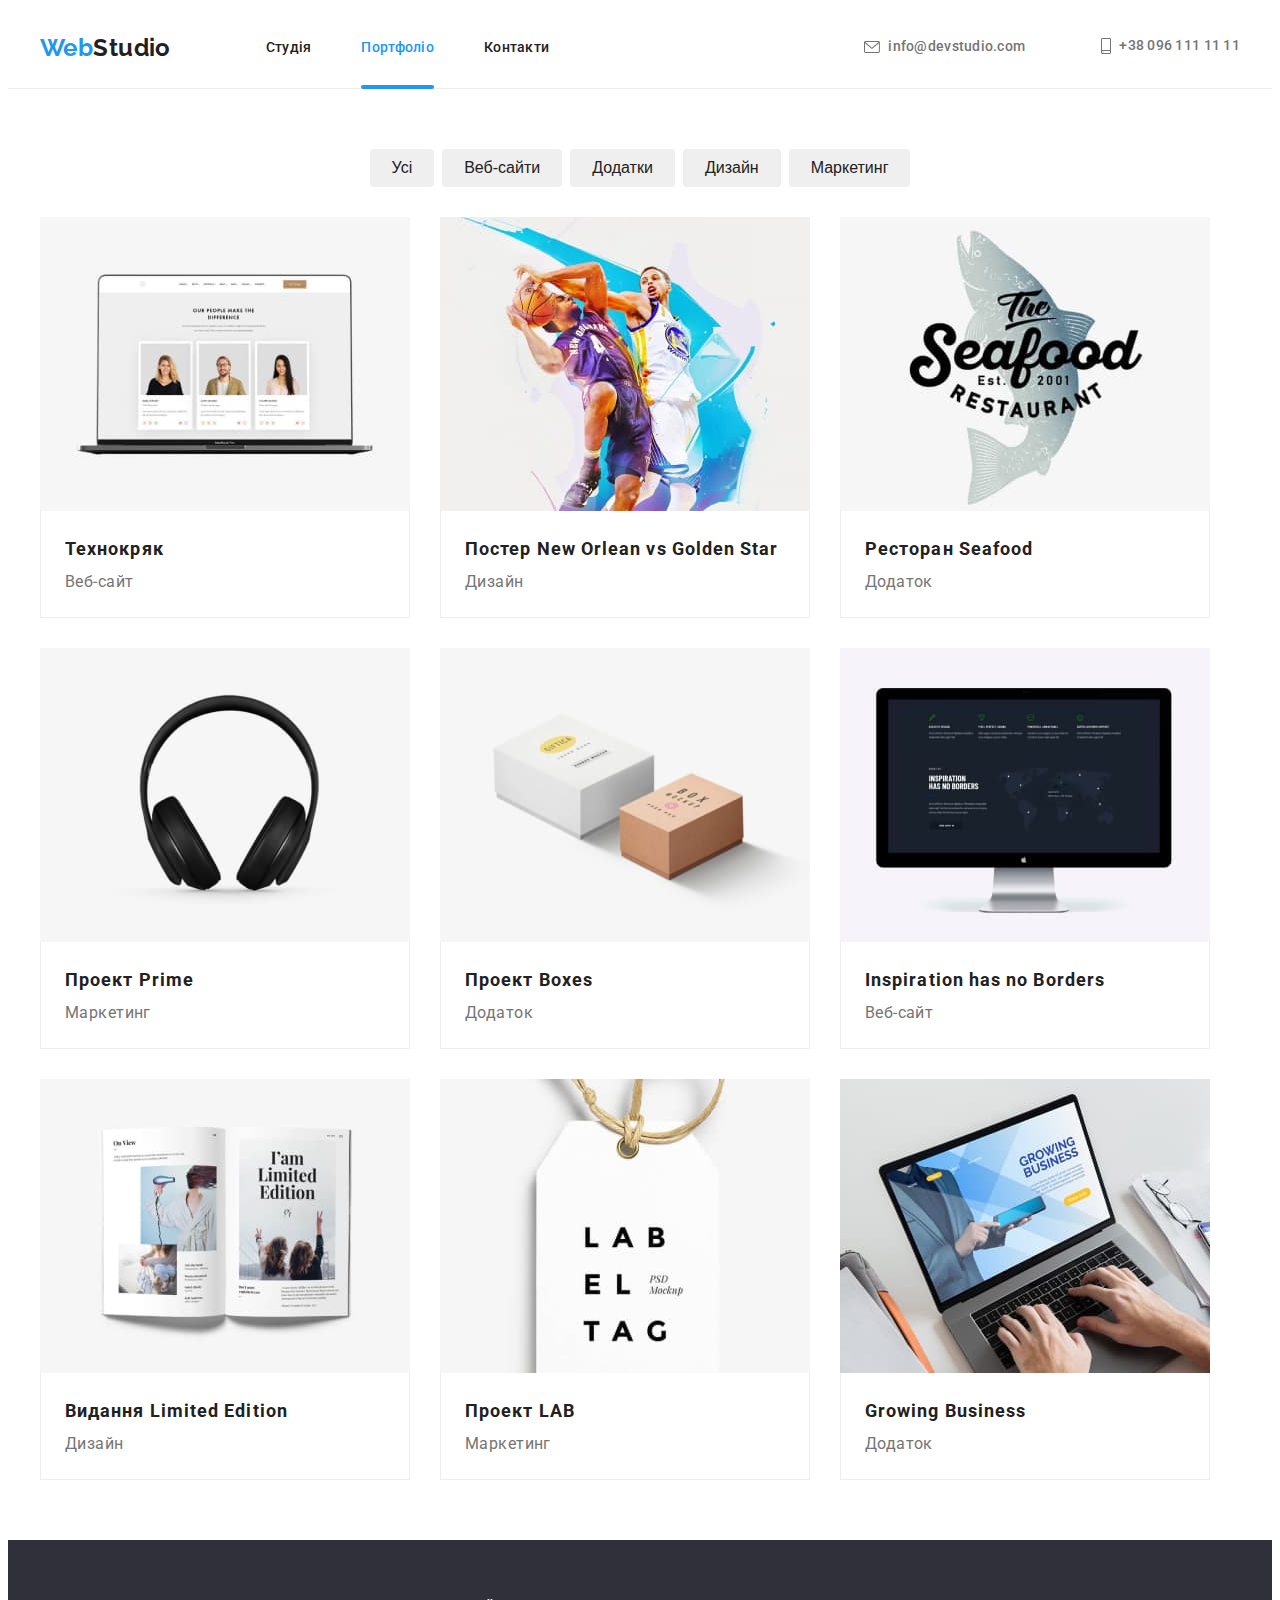
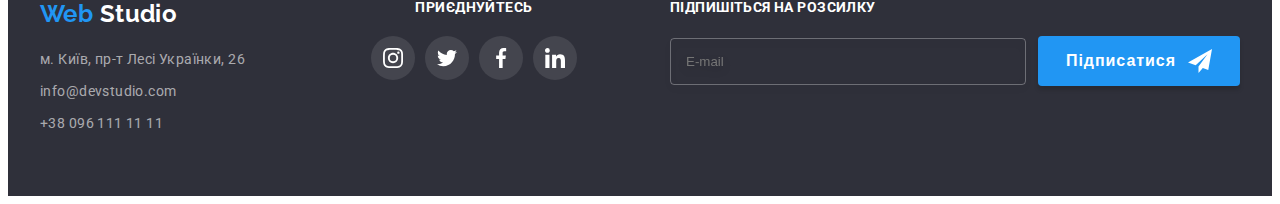
==== commit a7c66324: "виправлення помилок (орфографія)" ====
--- a/portfolio.html
+++ b/portfolio.html
@@ -174,7 +174,7 @@
 										<img
 										class="works__img"
 										src="./images/portfolio/portfolio1-desc.jpg"
-										alt="фото члена команды"
+										alt="логотип готового проекту"
 										width="450"
 										height="294"
 										/>
@@ -222,7 +222,7 @@
 										<img
 										class="works__img"
 										src="./images/portfolio/portfolio2-desc.jpg"
-										alt="фото члена команды"
+										alt="логотип готового проекту"
 										width="450"
 										height="294"
 										/>
@@ -273,7 +273,7 @@
 										<img
 										class="works__img"
 										src="./images/portfolio/portfolio3-desc.jpg"
-										alt="фото члена команды"
+										alt="логотип готового проекту"
 										width="450"
 										height="294"
 										/>
@@ -324,7 +324,7 @@
 										<img
 										class="works__img"
 										src="./images/portfolio/portfolio4-desc.jpg"
-										alt="фото члена команды"
+										alt="логотип готового проекту"
 										width="450"
 										height="294"
 										/>
@@ -336,7 +336,7 @@
 								</div>
 								<div class="works__description">
 									<h2 class="works__subtitle">
-										Проєкт
+										Проект
 										<span lang="en">Prime</span>
 									</h2>
 									<p class="works__text">Маркетинг</p>
@@ -375,7 +375,7 @@
 										<img
 										class="works__img"
 										src="./images/portfolio/portfolio5-desc.jpg"
-										alt="фото члена команды"
+										alt="логотип готового проекту"
 										width="450"
 										height="294"
 										/>
@@ -387,7 +387,7 @@
 								</div>
 								<div class="works__description">
 									<h2 class="works__subtitle">
-										Проєкт
+										Проект
 										<span lang="en">Boxes</span>
 									</h2>
 									<p class="works__text">Додаток</p>
@@ -426,7 +426,7 @@
 										<img
 										class="works__img"
 										src="./images/portfolio/portfolio6-desc.jpg"
-										alt="фото члена команды"
+										alt="логотип готового проекту"
 										width="450"
 										height="294"
 										/>
@@ -474,7 +474,7 @@
 										<img
 										class="works__img"
 										src="./images/portfolio/portfolio7-desc.jpg"
-										alt="фото члена команды"
+										alt="логотип готового проекту"
 										width="450"
 										height="294"
 										/>
@@ -525,7 +525,7 @@
 										<img
 										class="works__img"
 										src="./images/portfolio/portfolio8-desc.jpg"
-										alt="фото члена команды"
+										alt="логотип готового проекту"
 										width="450"
 										height="294"
 										/>
@@ -537,7 +537,7 @@
 								</div>
 								<div class="works__description">
 									<h2 class="works__subtitle">
-										Проєкт
+										Проект
 										<span lang="en">LAB</span>
 									</h2>
 									<p class="works__text">Маркетинг</p>
@@ -576,7 +576,7 @@
 										<img
 										class="works__img"
 										src="./images/portfolio/portfolio9-desc.jpg"
-										alt="фото члена команды"
+										alt="логотип готового проекту"
 										width="450"
 										height="294"
 										/>
--- a/css/main.min.css
+++ b/css/main.min.css
@@ -1 +1 @@
-body{font-family:"Roboto",sans-serif;font-size:14px;letter-spacing:.03em;color:#757575}h1,h2,h3,h4,h5,h6,p{margin:0}ul,ol{margin:0;padding-left:0%;list-style:none}a{text-decoration:none;color:inherit}img{display:block;height:auto}button{cursor:pointer;border:0;padding:0}.container{position:relative;width:100%;margin:0 auto;padding-left:15px;padding-right:15px}@media screen and (min-width: 480px){.container{width:480px;position:relative}}@media screen and (min-width: 768px){.container{width:768px}}@media screen and (min-width: 1200px){.container{width:1200px}}.container--modal-window{width:100%;margin:0 auto;padding:15px 15px}@media screen and (min-width: 480px){.container--modal-window{padding:93px 15px}}.section{padding-top:60px;padding-bottom:60px}.section--alternative-bg{background-color:#f5f4fa}.section__title{margin-bottom:30px;font-weight:700;font-size:28px;line-height:1.18;text-align:center;letter-spacing:.03em;color:#212121}.section--no-padding-top{padding-top:0;display:none}@media screen and (min-width: 1200px){.section--no-padding-top{display:block}}.socials-list{display:-webkit-box;display:-ms-flexbox;display:flex;-webkit-box-pack:center;-ms-flex-pack:center;justify-content:center}.socials-list__item:not(:last-child){margin-right:10px}.socials-list__link{display:-webkit-box;display:-ms-flexbox;display:flex;width:44px;height:44px;-webkit-box-align:center;-ms-flex-align:center;align-items:center;-webkit-box-pack:center;-ms-flex-pack:center;justify-content:center;border-radius:50%;-webkit-transition:background-color 250ms cubic-bezier(0.4, 0, 0.2, 1);transition:background-color 250ms cubic-bezier(0.4, 0, 0.2, 1)}.socials-list__link:hover,.socials-list__link:focus{background-color:#2196f3}.socials-list__link--dark-bg{background-color:rgba(255,255,255,.1)}.socials-list__icon{fill:#afb1b8;-webkit-transition:fill 250ms cubic-bezier(0.4, 0, 0.2, 1);transition:fill 250ms cubic-bezier(0.4, 0, 0.2, 1)}.socials-list__link:hover .socials-list__icon,.socials-list__link:focus .socials-list__icon{fill:#fff}.socials-list__icon--white-icon{fill:#fff}.is-hidden{opacity:0;pointer-events:none}.agreement__input--visually-hidden,.section__title--visually-hidden{position:absolute;width:1px;height:1px;margin:-1px;border:0;padding:0;white-space:nowrap;-webkit-clip-path:inset(100%);clip-path:inset(100%);clip:rect(0 0 0 0);overflow:hidden}.modal__button,.group-subscription__btn,.hero__btn{-webkit-box-align:center;-ms-flex-align:center;align-items:center;background-color:#2196f3;-webkit-box-shadow:0px 4px 4px rgba(0,0,0,.15);box-shadow:0px 4px 4px rgba(0,0,0,.15);border-radius:4px;font-weight:700;font-size:16px;line-height:1.88;text-align:center;letter-spacing:.06em;color:#fff;-webkit-transition:background-color 250ms cubic-bezier(0.4, 0, 0.2, 1);transition:background-color 250ms cubic-bezier(0.4, 0, 0.2, 1)}.benefits__subtitle{font-weight:700;text-transform:uppercase;color:#212121}.logo{padding-top:16px;padding-bottom:16px;font-family:"Raleway",sans-serif;font-weight:700;font-size:24px;line-height:1.17;color:#2196f3}@media screen and (min-width: 768px){.logo{padding-top:0;padding-bottom:0}}.logo__studio{color:#212121}.logo__studio--white{color:#fff}.backdrop{position:fixed;top:0;left:0;width:100%;height:100%;background-color:rgba(0,0,0,.2);-webkit-transition:opacity 250ms cubic-bezier(0.4, 0, 0.2, 1);transition:opacity 250ms cubic-bezier(0.4, 0, 0.2, 1)}.header{border-bottom:1px solid #ececec}.header__container{display:-webkit-box;display:-ms-flexbox;display:flex;-webkit-box-align:center;-ms-flex-align:center;align-items:center}.menu{display:none}@media screen and (min-width: 768px){.menu{display:-webkit-box;display:-ms-flexbox;display:flex}}.menu-btn{position:absolute;top:10px;right:15px;width:40px;height:40px;background-color:rgba(0,0,0,0)}@media screen and (min-width: 768px){.menu-btn{display:none}}.menu-btn__open{fill:#212121;-webkit-transition:fill 250ms cubic-bezier(0.4, 0, 0.2, 1);transition:fill 250ms cubic-bezier(0.4, 0, 0.2, 1)}.menu-btn__open:hover,.menu-btn__open:focus{fill:#2196f3}.nav{display:none}@media screen and (min-width: 768px){.nav{display:-webkit-box;display:-ms-flexbox;display:flex;margin-left:87px}}@media screen and (min-width: 1200px){.nav{margin-left:95px}}.nav__list{display:-webkit-box;display:-ms-flexbox;display:flex}.nav__item:not(:last-child){margin-right:50px}.nav__link{position:relative;display:block;padding-top:32px;padding-bottom:32px;font-weight:500;font-size:14px;line-height:1.14;letter-spacing:.02em;color:#212121;-webkit-transition:color 250ms cubic-bezier(0.4, 0, 0.2, 1);transition:color 250ms cubic-bezier(0.4, 0, 0.2, 1)}.nav__link:hover,.nav__link:focus{color:#2196f3}.nav__link--indicator{color:#2196f3}.nav__link--indicator::after{position:absolute;bottom:-1px;left:0;content:"";display:block;width:100%;height:4px;background-color:#2196f3;border-radius:2px}.contacts{display:none}@media screen and (min-width: 768px){.contacts{display:-webkit-box;display:-ms-flexbox;display:flex;-webkit-box-orient:vertical;-webkit-box-direction:normal;-ms-flex-direction:column;flex-direction:column;margin-left:96px;-webkit-box-flex:1;-ms-flex-positive:1;flex-grow:1;width:100%}}@media screen and (min-width: 1200px){.contacts{-webkit-box-orient:horizontal;-webkit-box-direction:normal;-ms-flex-direction:row;flex-direction:row;-webkit-box-align:center;-ms-flex-align:center;align-items:center;margin-left:315px}}.contacts__item:not(:last-child){margin-bottom:10px}@media screen and (min-width: 1200px){.contacts__item:not(:last-child){margin-right:30px;margin-bottom:0;-webkit-box-flex:1;-ms-flex-positive:1;flex-grow:1}}.contacts__link{display:-webkit-inline-box;display:-ms-inline-flexbox;display:inline-flex;-webkit-box-align:center;-ms-flex-align:center;align-items:center;font-weight:500;font-size:12px;line-height:1.67;letter-spacing:.02em;height:14px;-webkit-transition:color 250ms cubic-bezier(0.4, 0, 0.2, 1);transition:color 250ms cubic-bezier(0.4, 0, 0.2, 1)}.contacts__link:hover,.contacts__link:focus{color:#2196f3}@media screen and (min-width: 1200px){.contacts__link{font-size:14px;line-height:1.14}}.contacts__icon{margin-right:8px;fill:#757575;-webkit-transition:fill 250ms cubic-bezier(0.4, 0, 0.2, 1);transition:fill 250ms cubic-bezier(0.4, 0, 0.2, 1)}.contacts__link:hover .contacts__icon,.contacts__link:focus .contacts__icon{fill:#2196f3}.menu-btn-close{position:absolute;top:10px;right:15px;width:40px;height:40px;background-color:rgba(0,0,0,0)}.menu-btn-close__icon{fill:#212121;-webkit-transition:fill 250ms cubic-bezier(0.4, 0, 0.2, 1);transition:fill 250ms cubic-bezier(0.4, 0, 0.2, 1)}.menu-btn-close__icon:hover,.menu-btn-close__icon:focus{fill:#2196f3}.mobile-menu{position:fixed;z-index:1;background-color:#fff;top:0;left:0;width:100vw;height:100vh}.mobile-menu__container{position:relative;width:100%;margin-left:auto;margin-right:auto;padding:48px 40px;height:100%;display:-webkit-box;display:-ms-flexbox;display:flex;-webkit-box-orient:vertical;-webkit-box-direction:normal;-ms-flex-direction:column;flex-direction:column;-webkit-box-pack:justify;-ms-flex-pack:justify;justify-content:space-between}@media screen and (min-width: 480px){.mobile-menu__container{width:480px}}.mobile-nav__item:not(:last-child){margin-bottom:32px}.mobile-nav__link{font-weight:500;font-size:30px;line-height:1.17;letter-spacing:.02em;color:#212121;-webkit-transition:color 250ms cubic-bezier(0.4, 0, 0.2, 1);transition:color 250ms cubic-bezier(0.4, 0, 0.2, 1)}@media screen and (min-width: 480px){.mobile-nav__link{font-size:40px}}.mobile-nav__link:hover,.mobile-nav__link:focus{color:#2196f3}.mobile-contacts{margin-bottom:64px}.mobile-contacts__item:not(:last-child){margin-bottom:22px}.mobile-contacts__link{font-weight:500;font-size:20px;line-height:1.17;letter-spacing:.02em}.mobile-contacts__link:hover,.mobile-contacts__link:focus{font-size:24px;color:#2196f3}@media screen and (min-width: 480px){.mobile-contacts__link{font-size:24px}.mobile-contacts__link:hover,.mobile-contacts__link:focus{font-size:34px;color:#2196f3}}.mobile-socials{width:200px;display:-webkit-box;display:-ms-flexbox;display:flex;-ms-flex-wrap:wrap;flex-wrap:wrap;-webkit-box-pack:left;-ms-flex-pack:left;justify-content:left;gap:10px;margin-bottom:70px}@media screen and (min-width: 480px){.mobile-socials{width:100%;margin-bottom:0px}}.mobile-socials__item{display:inline-block}@media screen and (min-width: 480px){.mobile-socials__item:not(:last-child){padding-right:10px;margin-right:10px;border-right:1px solid rgba(33,33,33,.2)}}.mobile-socials__link{font-weight:500;font-size:18px;line-height:1.22;letter-spacing:.02em;color:#2196f3}.hero{background-color:#515151;background-image:-webkit-gradient(linear, left top, right top, from(rgba(47, 48, 58, 0.4)), to(rgba(47, 48, 58, 0.4))),url(../../../images/studio/hero-mob.jpg);background-image:linear-gradient(to right, rgba(47, 48, 58, 0.4), rgba(47, 48, 58, 0.4)),url(../../../images/studio/hero-mob.jpg);background-repeat:no-repeat;background-position:center;background-size:cover}@media(min-device-pixel-ratio: 2),(-webkit-min-device-pixel-ratio: 2),(min-resolution: 192dpi),(min-resolution: 2dppx){.hero{background-image:-webkit-gradient(linear, left top, right top, from(rgba(47, 48, 58, 0.4)), to(rgba(47, 48, 58, 0.4))),url(../../../images/studio/hero-mob-x2.jpg);background-image:linear-gradient(to right, rgba(47, 48, 58, 0.4), rgba(47, 48, 58, 0.4)),url(../../../images/studio/hero-mob-x2.jpg)}}@media screen and (min-width: 768px){.hero{background-image:-webkit-gradient(linear, left top, right top, from(rgba(47, 48, 58, 0.4)), to(rgba(47, 48, 58, 0.4))),url(../../../images/studio/hero-tab.jpg);background-image:linear-gradient(to right, rgba(47, 48, 58, 0.4), rgba(47, 48, 58, 0.4)),url(../../../images/studio/hero-tab.jpg)}}@media screen and (min-width: 768px)and (min-device-pixel-ratio: 2),screen and (min-width: 768px)and (-webkit-min-device-pixel-ratio: 2),screen and (min-width: 768px)and (min-resolution: 192dpi),screen and (min-width: 768px)and (min-resolution: 2dppx){.hero{background-image:-webkit-gradient(linear, left top, right top, from(rgba(47, 48, 58, 0.4)), to(rgba(47, 48, 58, 0.4))),url(../../../images/studio/hero-tab-x2.jpg);background-image:linear-gradient(to right, rgba(47, 48, 58, 0.4), rgba(47, 48, 58, 0.4)),url(../../../images/studio/hero-tab-x2.jpg)}}@media screen and (min-width: 1200px){.hero{background-image:-webkit-gradient(linear, left top, right top, from(rgba(47, 48, 58, 0.4)), to(rgba(47, 48, 58, 0.4))),url(../../../images/studio/hero-desc.jpg);background-image:linear-gradient(to right, rgba(47, 48, 58, 0.4), rgba(47, 48, 58, 0.4)),url(../../../images/studio/hero-desc.jpg)}}@media screen and (min-width: 1200px)and (min-device-pixel-ratio: 2),screen and (min-width: 1200px)and (-webkit-min-device-pixel-ratio: 2),screen and (min-width: 1200px)and (min-resolution: 192dpi),screen and (min-width: 1200px)and (min-resolution: 2dppx){.hero{background-image:-webkit-gradient(linear, left top, right top, from(rgba(47, 48, 58, 0.4)), to(rgba(47, 48, 58, 0.4))),url(../../../images/studio/hero-desc-x2.jpg);background-image:linear-gradient(to right, rgba(47, 48, 58, 0.4), rgba(47, 48, 58, 0.4)),url(../../../images/studio/hero-desc-x2.jpg)}}.hero__container{padding-top:118px;padding-bottom:118px;text-align:center}@media screen and (min-width: 768px){.hero__container{padding-top:118px;padding-bottom:118px}}@media screen and (min-width: 1200px){.hero__container{padding-top:200px;padding-bottom:200px}}.hero__title{margin-bottom:30px;font-weight:900;font-size:26px;line-height:1.62;text-align:center;letter-spacing:.06em;text-transform:uppercase;color:#fff}@media screen and (min-width: 1200px){.hero__title{font-size:44px;line-height:1.36}}.hero__btn{padding:10px 23px}.benefits{display:-webkit-box;display:-ms-flexbox;display:flex;-ms-flex-wrap:wrap;flex-wrap:wrap}@media screen and (min-width: 768px){.section__benefits{margin:-15px}}.benefits__item{width:100%;margin-bottom:30px}.benefits__item:nth-last-child(-n+1){margin-bottom:0}@media screen and (min-width: 768px){.benefits__item{width:354px;margin-top:15px;margin-left:15px;margin-bottom:15px;margin-right:15px}.benefits__item:nth-last-child(-n+2){margin-bottom:0}}@media screen and (min-width: 1200px){.benefits__item{width:270px;margin-top:0;margin-left:15px;margin-bottom:0;margin-right:15px}}.benefits__icon{margin-bottom:30px;display:-webkit-box;display:-ms-flexbox;display:flex;width:100%;height:120px;-webkit-box-align:center;-ms-flex-align:center;align-items:center;-webkit-box-pack:center;-ms-flex-pack:center;justify-content:center;background-color:#f5f4fa;border-radius:4px}.benefits__subtitle{margin-bottom:10px;font-size:14px;line-height:1.14;letter-spacing:.03em;text-align:center}@media screen and (min-width: 768px){.benefits__subtitle{text-align:left}}.benefits__text{line-height:1.71}.servise{display:-webkit-box;display:-ms-flexbox;display:flex;gap:30px}.servise__item{position:relative;width:calc((100% - 60px)/3)}.servise__text{position:absolute;left:0;bottom:0;display:-webkit-box;display:-ms-flexbox;display:flex;text-align:center;-webkit-box-pack:center;-ms-flex-pack:center;justify-content:center;width:100%;height:70px;padding-top:27px;padding-bottom:27px;font-weight:700;line-height:1.14;text-transform:uppercase;color:#fff;background-color:rgba(47,48,58,.8)}.team{display:-webkit-box;display:-ms-flexbox;display:flex;-webkit-box-orient:vertical;-webkit-box-direction:normal;-ms-flex-direction:column;flex-direction:column}@media screen and (min-width: 768px){.team{margin-top:-15px;margin-left:-15px;margin-bottom:-15px;margin-right:-15px;-webkit-box-orient:horizontal;-webkit-box-direction:normal;-ms-flex-direction:row;flex-direction:row;-ms-flex-wrap:wrap;flex-wrap:wrap}}.team__item{margin-bottom:30px;padding-bottom:24px;width:100%;background-color:#fff;-webkit-box-shadow:0px 1px 3px rgba(0,0,0,.12),0px 1px 1px rgba(0,0,0,.14),0px 2px 1px rgba(0,0,0,.2);box-shadow:0px 1px 3px rgba(0,0,0,.12),0px 1px 1px rgba(0,0,0,.14),0px 2px 1px rgba(0,0,0,.2);border-radius:0px 0px 4px 4px}@media screen and (min-width: 768px){.team__item{width:354px;margin:15px}}@media screen and (min-width: 1200px){.team__item{width:270px;margin-top:15px;margin-bottom:0}}.team__img{display:block;width:100%;height:auto;margin-bottom:30px}@media screen and (min-width: 768px){.team__img{width:354px;height:374px}}@media screen and (min-width: 1200px){.team__img{width:270px;height:260px}}.team__title{margin-bottom:10px;font-weight:500;font-size:16px;line-height:1.19;text-align:center;color:#212121}.team__text{margin-bottom:16px;font-size:16px;line-height:1.19;text-align:center}.clients{display:-webkit-box;display:-ms-flexbox;display:flex;-ms-flex-wrap:wrap;flex-wrap:wrap;-webkit-box-pack:center;-ms-flex-pack:center;justify-content:center;margin:-15px;gap:30px}.clients__item{-ms-flex-preferred-size:calc((100% - 60px)/2);flex-basis:calc((100% - 60px)/2)}@media screen and (min-width: 768px){.clients__item{-ms-flex-preferred-size:calc((100% - 90px)/3);flex-basis:calc((100% - 90px)/3)}}@media screen and (min-width: 1200px){.clients__item{-ms-flex-preferred-size:calc((100% - 180px)/6);flex-basis:calc((100% - 180px)/6)}}.clients__link{display:-webkit-inline-box;display:-ms-inline-flexbox;display:inline-flex;-webkit-box-align:center;-ms-flex-align:center;align-items:center;-webkit-box-pack:center;-ms-flex-pack:center;justify-content:center;width:100%;height:92px;border:1px solid #afb1b8;border-radius:4px;-webkit-transition:border 250ms cubic-bezier(0.4, 0, 0.2, 1);transition:border 250ms cubic-bezier(0.4, 0, 0.2, 1)}.clients__link:hover,.clients__link:focus{border:1px solid #2196f3}.clients__icon{fill:#afb1b8;-webkit-transition:fill 250ms cubic-bezier(0.4, 0, 0.2, 1);transition:fill 250ms cubic-bezier(0.4, 0, 0.2, 1)}.clients__link:hover .clients__icon,.clients__link:focus .clients__icon{fill:#2196f3}.footer{background-color:#2f303a}.footer__container{display:-webkit-box;display:-ms-flexbox;display:flex;-webkit-box-orient:vertical;-webkit-box-direction:normal;-ms-flex-direction:column;flex-direction:column;-webkit-box-align:center;-ms-flex-align:center;align-items:center;width:100%;margin:0 auto;padding-left:15px;padding-right:15px}@media screen and (min-width: 768px){.footer__container{width:768px;-webkit-box-orient:horizontal;-webkit-box-direction:normal;-ms-flex-direction:row;flex-direction:row;-ms-flex-wrap:wrap;flex-wrap:wrap;-webkit-box-align:start;-ms-flex-align:start;align-items:flex-start;-webkit-box-pack:center;-ms-flex-pack:center;justify-content:center}}@media screen and (min-width: 1200px){.footer__container{width:1200px}}.group-contacts{display:-webkit-box;display:-ms-flexbox;display:flex;-webkit-box-orient:vertical;-webkit-box-direction:normal;-ms-flex-direction:column;flex-direction:column;-webkit-box-align:center;-ms-flex-align:center;align-items:center;margin-bottom:60px;width:auto}@media screen and (min-width: 1200px){.group-contacts{margin-bottom:0;-webkit-box-align:start;-ms-flex-align:start;align-items:start;-webkit-box-flex:1;-ms-flex-positive:1;flex-grow:1}}.footer__logo{margin-bottom:20px}.group-contacts__list{display:-webkit-box;display:-ms-flexbox;display:flex;-webkit-box-orient:vertical;-webkit-box-direction:normal;-ms-flex-direction:column;flex-direction:column;-webkit-box-align:center;-ms-flex-align:center;align-items:center}@media screen and (min-width: 1200px){.group-contacts__list{-webkit-box-align:start;-ms-flex-align:start;align-items:start}}.group-contacts__item:not(:last-child){margin-bottom:8px}.group-contacts__link{font-style:normal;line-height:1.71;color:rgba(255,255,255,.6);-webkit-transition:color 250ms cubic-bezier(0.4, 0, 0.2, 1);transition:color 250ms cubic-bezier(0.4, 0, 0.2, 1)}.group-contacts__link:hover,.group-contacts__link:focus{color:#fff}.group-socials{display:-webkit-box;display:-ms-flexbox;display:flex;-webkit-box-orient:vertical;-webkit-box-direction:normal;-ms-flex-direction:column;flex-direction:column;-webkit-box-align:center;-ms-flex-align:center;align-items:center;margin-bottom:60px}@media screen and (min-width: 768px){.group-socials{margin-left:165px}}@media screen and (min-width: 1200px){.group-socials{margin-bottom:0;margin-left:70px}}.group-socials__call{margin-bottom:20px;line-height:1.14;text-transform:uppercase;color:#fff}.group-subscription{display:-webkit-box;display:-ms-flexbox;display:flex;-webkit-box-orient:vertical;-webkit-box-direction:normal;-ms-flex-direction:column;flex-direction:column;-webkit-box-align:center;-ms-flex-align:center;align-items:center;width:100%}@media screen and (min-width: 1200px){.group-subscription{display:block;width:570px;margin-left:93px}}.group-subscription__call{display:block;margin-bottom:20px;line-height:1.14;text-transform:uppercase;color:#fff}.group-subscription__form{display:-webkit-box;display:-ms-flexbox;display:flex;-webkit-box-orient:vertical;-webkit-box-direction:normal;-ms-flex-direction:column;flex-direction:column;-webkit-box-align:center;-ms-flex-align:center;align-items:center;width:100%}@media screen and (min-width: 480px){.group-subscription__form{width:450px}}@media screen and (min-width: 1200px){.group-subscription__form{-webkit-box-orient:horizontal;-webkit-box-direction:normal;-ms-flex-direction:row;flex-direction:row;width:570px}}.group-subscription__input{margin-bottom:20px;width:100%;padding:15px;background-color:rgba(0,0,0,0);border:1px solid rgba(255,255,255,.3);-webkit-filter:drop-shadow(0px 4px 4px rgba(0, 0, 0, 0.15));filter:drop-shadow(0px 4px 4px rgba(0, 0, 0, 0.15));border-radius:4px}@media screen and (min-width: 768px){.group-subscription__input{width:450px}}@media screen and (min-width: 1200px){.group-subscription__input{margin-bottom:0;margin-right:12px;width:358px}}.group-subscription__btn{display:-webkit-box;display:-ms-flexbox;display:flex;-webkit-box-align:center;-ms-flex-align:center;align-items:center;padding:10px 28px}.group-subscription__icon{margin-left:12px;fill:#fff}.filter{display:-webkit-box;display:-ms-flexbox;display:flex;-ms-flex-wrap:wrap;flex-wrap:wrap;max-width:326px;margin-bottom:40px}@media screen and (min-width: 768px){.filter{max-width:575px;margin-bottom:30px;-webkit-box-pack:center;-ms-flex-pack:center;justify-content:center;margin-left:auto;margin-right:auto}}.filter__item:not(:last-child){margin-right:8px}@media screen and (max-width: 767px){.filter__item:not(:nth-child(n+4)){margin-bottom:15px}}.filter__btn{padding:6px 22px;border-radius:4px;font-weight:500;font-size:16px;line-height:1.62;text-align:center;color:#212121;-webkit-transition:color 250ms cubic-bezier(0.4, 0, 0.2, 1),background-color 250ms cubic-bezier(0.4, 0, 0.2, 1),-webkit-box-shadow 250ms cubic-bezier(0.4, 0, 0.2, 1);transition:color 250ms cubic-bezier(0.4, 0, 0.2, 1),background-color 250ms cubic-bezier(0.4, 0, 0.2, 1),-webkit-box-shadow 250ms cubic-bezier(0.4, 0, 0.2, 1);transition:color 250ms cubic-bezier(0.4, 0, 0.2, 1),background-color 250ms cubic-bezier(0.4, 0, 0.2, 1),box-shadow 250ms cubic-bezier(0.4, 0, 0.2, 1);transition:color 250ms cubic-bezier(0.4, 0, 0.2, 1),background-color 250ms cubic-bezier(0.4, 0, 0.2, 1),box-shadow 250ms cubic-bezier(0.4, 0, 0.2, 1),-webkit-box-shadow 250ms cubic-bezier(0.4, 0, 0.2, 1)}.filter__btn:hover,.filter__btn:focus{color:#fff;background-color:#2196f3;-webkit-box-shadow:0px 3px 1px rgba(0,0,0,.1),0px 1px 2px rgba(0,0,0,.08),0px 2px 2px rgba(0,0,0,.12);box-shadow:0px 3px 1px rgba(0,0,0,.1),0px 1px 2px rgba(0,0,0,.08),0px 2px 2px rgba(0,0,0,.12)}.works{display:-webkit-box;display:-ms-flexbox;display:flex;-ms-flex-wrap:wrap;flex-wrap:wrap;gap:30px;-webkit-box-flex:1;-ms-flex-positive:1;flex-grow:1}.works__item{-ms-flex-preferred-size:100%;flex-basis:100%}@media screen and (min-width: 768px){.works__item{-ms-flex-preferred-size:calc((100% - 60px)/2);flex-basis:calc((100% - 60px)/2)}}@media screen and (min-width: 1200px){.works__item{-ms-flex-preferred-size:calc((100% - 90px)/3);flex-basis:calc((100% - 90px)/3)}}.works__link{display:-webkit-box;display:-ms-flexbox;display:flex;-webkit-box-orient:vertical;-webkit-box-direction:normal;-ms-flex-direction:column;flex-direction:column;height:100%;-webkit-transition:-webkit-box-shadow 250ms cubic-bezier(0.4, 0, 0.2, 1);transition:-webkit-box-shadow 250ms cubic-bezier(0.4, 0, 0.2, 1);transition:box-shadow 250ms cubic-bezier(0.4, 0, 0.2, 1);transition:box-shadow 250ms cubic-bezier(0.4, 0, 0.2, 1), -webkit-box-shadow 250ms cubic-bezier(0.4, 0, 0.2, 1)}.works__link:hover,.works__link:focus{-webkit-box-shadow:0px 1px 1px rgba(0,0,0,.12),0px 4px 4px rgba(0,0,0,.06),1px 4px 6px rgba(0,0,0,.16);box-shadow:0px 1px 1px rgba(0,0,0,.12),0px 4px 4px rgba(0,0,0,.06),1px 4px 6px rgba(0,0,0,.16)}.works__img{width:100%;height:auto}.popup-item{position:relative;overflow:hidden}.popup-item__text{position:absolute;top:100%;left:0;width:100%;height:294px;padding-right:24px;padding-left:24px;display:-webkit-box;display:-ms-flexbox;display:flex;-webkit-box-align:center;-ms-flex-align:center;align-items:center;font-size:18px;line-height:1.56;letter-spacing:.03em;color:#fff;background-color:rgba(33,150,243,.9);-webkit-transition:top 250ms cubic-bezier(0.4, 0, 0.2, 1);transition:top 250ms cubic-bezier(0.4, 0, 0.2, 1)}.works__link:hover .popup-item__text,.works__link:focus .popup-item__text{top:0}.works__description{-webkit-box-flex:1;-ms-flex-positive:1;flex-grow:1;padding:20px 24px;border-right:1px solid #eee;border-bottom:1px solid #eee;border-left:1px solid #eee}.works__subtitle{font-weight:700;font-size:18px;line-height:2;letter-spacing:.06em;color:#212121}.works__text{font-size:16px;line-height:1.88;color:#757575}.modal{position:relative;display:-webkit-box;display:-ms-flexbox;display:flex;margin:0 auto;-webkit-box-orient:vertical;-webkit-box-direction:normal;-ms-flex-direction:column;flex-direction:column;-webkit-box-align:center;-ms-flex-align:center;align-items:center;max-width:450px;padding:40px;background-color:#fff}@media screen and (min-width: 1200px){.modal{max-width:528px;min-height:581px}}.btn-close{position:absolute;display:-webkit-box;display:-ms-flexbox;display:flex;-webkit-box-align:center;-ms-flex-align:center;align-items:center;-webkit-box-pack:center;-ms-flex-pack:center;justify-content:center;top:8px;right:8px;width:30px;height:30px;border-radius:50%;border:1px solid rgba(0,0,0,.1);background-color:rgba(0,0,0,0)}.btn-close__icon{fill:#000;-webkit-transition:fill 250ms cubic-bezier(0.4, 0, 0.2, 1);transition:fill 250ms cubic-bezier(0.4, 0, 0.2, 1)}.btn-close:hover .btn-close__icon,.btn-close:focus .btn-close__icon{fill:#2196f3}.modal__call{margin-bottom:7px;font-size:14px;line-height:1.5;letter-spacing:.03em;text-align:center;color:#212121}@media screen and (min-width: 480px){.modal__call{margin-bottom:12px;font-size:20px}}@media screen and (min-width: 1200px){.modal__call{font-size:20px;line-height:1.15}}.modal__form{width:100%;display:-webkit-box;display:-ms-flexbox;display:flex;-webkit-box-orient:vertical;-webkit-box-direction:normal;-ms-flex-direction:column;flex-direction:column;-webkit-box-align:center;-ms-flex-align:center;align-items:center}.date{position:relative;margin-bottom:10px;width:100%}.date__icon{position:absolute;fill:#212121;bottom:11px;left:12px;-webkit-transition:fill 250ms cubic-bezier(0.4, 0, 0.2, 1);transition:fill 250ms cubic-bezier(0.4, 0, 0.2, 1)}.date:focus-within .date__icon{fill:#2196f3}.date__name{display:block;margin-bottom:2px;font-size:10px;line-height:1.67;letter-spacing:.01em}@media screen and (min-width: 480px){.date__name{font-size:12px;margin-bottom:4px}}.date__input{width:100%;height:40px;padding-left:42px;border:1px solid rgba(33,33,33,.2);border-radius:4px;-webkit-transition:border 250ms cubic-bezier(0.4, 0, 0.2, 1);transition:border 250ms cubic-bezier(0.4, 0, 0.2, 1)}.date:focus-within .date__input{border:1px solid #2196f3}.comment{width:100%;margin-bottom:10px}@media screen and (min-width: 480px){.comment{margin-bottom:20px}}.comment__name{display:block;margin-bottom:2px;font-size:10px;line-height:1.67;letter-spacing:.01em}@media screen and (min-width: 480px){.comment__name{margin-bottom:4px;font-size:12px}}.comment__input{width:100%;height:80px;border:1px solid rgba(33,33,33,.2);border-radius:4px;padding:12px 16px}@media screen and (min-width: 480px){.comment__input{height:120px}}.comment__input::-webkit-input-placeholder{line-height:1.14;letter-spacing:.01em;color:rgba(117,117,117,.5)}.comment__input::-moz-placeholder{line-height:1.14;letter-spacing:.01em;color:rgba(117,117,117,.5)}.comment__input:-ms-input-placeholder{line-height:1.14;letter-spacing:.01em;color:rgba(117,117,117,.5)}.comment__input::-ms-input-placeholder{line-height:1.14;letter-spacing:.01em;color:rgba(117,117,117,.5)}.comment__input::placeholder{line-height:1.14;letter-spacing:.01em;color:rgba(117,117,117,.5)}@media screen and (min-width: 1200px){.comment__input::-webkit-input-placeholder{font-size:12px;line-height:1.17}.comment__input::-moz-placeholder{font-size:12px;line-height:1.17}.comment__input:-ms-input-placeholder{font-size:12px;line-height:1.17}.comment__input::-ms-input-placeholder{font-size:12px;line-height:1.17}.comment__input::placeholder{font-size:12px;line-height:1.17}}.agreement{position:relative;display:-webkit-box;display:-ms-flexbox;display:flex;-webkit-box-align:center;-ms-flex-align:center;align-items:center;margin-bottom:15px}@media screen and (min-width: 480px){.agreement{margin-bottom:30px}}.agreement__input:focus+.agreement__icon{outline:2px solid #005fcc;outline-width:1px}.agreement__input:checked+.agreement__icon{background-color:#2196f3;border:2px solid #2196f3}.agreement__input:checked+.agreement__icon .agreement__active{fill:#fff}.agreement__icon{position:relative;display:block;width:13px;height:13px;border:2px solid #212121;border-radius:2px;-webkit-transition:background-color 2500ms cubic-bezier(0.4, 0, 0.2, 1);transition:background-color 2500ms cubic-bezier(0.4, 0, 0.2, 1);-webkit-transition:border 250ms cubic-bezier(0.4, 0, 0.2, 1);transition:border 250ms cubic-bezier(0.4, 0, 0.2, 1)}@media screen and (min-width: 480px){.agreement__icon{width:16px;height:15px}}.agreement__active{position:absolute;bottom:-3px;left:-4px;fill:rgba(0,0,0,0)}@media screen and (min-width: 480px){.agreement__active{bottom:-2px;left:-3px}}.agreement__text{width:100%;margin-left:8px;font-size:12px;line-height:1.17}@media screen and (min-width: 1200px){.agreement__text{font-size:14px;line-height:1.71}}.agreement__link{text-decoration:underline;color:#2196f3}.modal__button{padding:5px 32px}@media screen and (min-width: 480px){.modal__button{padding:10px 52px}}.modal__button:hover,.modal__button:focus{background-color:#188ce8}/*# sourceMappingURL=main.min.css.map */+body{font-family:"Roboto",sans-serif;font-size:14px;letter-spacing:.03em;color:#757575}h1,h2,h3,h4,h5,h6,p{margin:0}ul,ol{margin:0;padding-left:0%;list-style:none}a{text-decoration:none;color:inherit}img{display:block;height:auto}button{cursor:pointer;border:0;padding:0}.container{position:relative;width:100%;margin:0 auto;padding-left:15px;padding-right:15px}@media screen and (min-width: 480px){.container{width:480px;position:relative}}@media screen and (min-width: 768px){.container{width:768px}}@media screen and (min-width: 1200px){.container{width:1200px}}.container--modal-window{width:100%;margin:0 auto;padding:15px 15px}@media screen and (min-width: 480px){.container--modal-window{padding:93px 15px}}.section{padding-top:60px;padding-bottom:60px}.section--alternative-bg{background-color:#f5f4fa}.section__title{margin-bottom:30px;font-weight:700;font-size:28px;line-height:1.18;text-align:center;letter-spacing:.03em;color:#212121}.section--no-padding-top{padding-top:0;display:none}@media screen and (min-width: 1200px){.section--no-padding-top{display:block}}.socials-list{display:-webkit-box;display:-ms-flexbox;display:flex;-webkit-box-pack:center;-ms-flex-pack:center;justify-content:center}.socials-list__item:not(:last-child){margin-right:10px}.socials-list__link{display:-webkit-box;display:-ms-flexbox;display:flex;width:44px;height:44px;-webkit-box-align:center;-ms-flex-align:center;align-items:center;-webkit-box-pack:center;-ms-flex-pack:center;justify-content:center;border-radius:50%;-webkit-transition:background-color 250ms cubic-bezier(0.4, 0, 0.2, 1);transition:background-color 250ms cubic-bezier(0.4, 0, 0.2, 1)}.socials-list__link:hover,.socials-list__link:focus{background-color:#2196f3}.socials-list__link--dark-bg{background-color:rgba(255,255,255,.1)}.socials-list__icon{fill:#afb1b8;-webkit-transition:fill 250ms cubic-bezier(0.4, 0, 0.2, 1);transition:fill 250ms cubic-bezier(0.4, 0, 0.2, 1)}.socials-list__link:hover .socials-list__icon,.socials-list__link:focus .socials-list__icon{fill:#fff}.socials-list__icon--white-icon{fill:#fff}.is-hidden{opacity:0;pointer-events:none}.agreement__input--visually-hidden,.section__title--visually-hidden{position:absolute;width:1px;height:1px;margin:-1px;border:0;padding:0;white-space:nowrap;-webkit-clip-path:inset(100%);clip-path:inset(100%);clip:rect(0 0 0 0);overflow:hidden}.modal__button,.group-subscription__btn,.hero__btn{-webkit-box-align:center;-ms-flex-align:center;align-items:center;background-color:#2196f3;-webkit-box-shadow:0px 4px 4px rgba(0,0,0,.15);box-shadow:0px 4px 4px rgba(0,0,0,.15);border-radius:4px;font-weight:700;font-size:16px;line-height:1.88;text-align:center;letter-spacing:.06em;color:#fff;-webkit-transition:background-color 250ms cubic-bezier(0.4, 0, 0.2, 1);transition:background-color 250ms cubic-bezier(0.4, 0, 0.2, 1)}.benefits__subtitle{font-weight:700;text-transform:uppercase;color:#212121}.logo{padding-top:16px;padding-bottom:16px;font-family:"Raleway",sans-serif;font-weight:700;font-size:24px;line-height:1.17;color:#2196f3}@media screen and (min-width: 768px){.logo{padding-top:0;padding-bottom:0}}.logo__studio{color:#212121}.logo__studio--white{color:#fff}.backdrop{position:fixed;top:0;left:0;width:100%;height:100%;background-color:rgba(0,0,0,.2);-webkit-transition:opacity 250ms cubic-bezier(0.4, 0, 0.2, 1);transition:opacity 250ms cubic-bezier(0.4, 0, 0.2, 1)}.header{border-bottom:1px solid #ececec}.header__container{display:-webkit-box;display:-ms-flexbox;display:flex;-webkit-box-align:center;-ms-flex-align:center;align-items:center}.menu{display:none}@media screen and (min-width: 768px){.menu{display:-webkit-box;display:-ms-flexbox;display:flex}}.menu-btn{position:absolute;top:10px;right:15px;width:40px;height:40px;background-color:rgba(0,0,0,0)}@media screen and (min-width: 768px){.menu-btn{display:none}}.menu-btn__open{fill:#212121;-webkit-transition:fill 250ms cubic-bezier(0.4, 0, 0.2, 1);transition:fill 250ms cubic-bezier(0.4, 0, 0.2, 1)}.menu-btn__open:hover,.menu-btn__open:focus{fill:#2196f3}.nav{display:none}@media screen and (min-width: 768px){.nav{display:-webkit-box;display:-ms-flexbox;display:flex;margin-left:87px}}@media screen and (min-width: 1200px){.nav{margin-left:95px}}.nav__list{display:-webkit-box;display:-ms-flexbox;display:flex}.nav__item:not(:last-child){margin-right:50px}.nav__link{position:relative;display:block;padding-top:32px;padding-bottom:32px;font-weight:500;font-size:14px;line-height:1.14;letter-spacing:.02em;color:#212121;-webkit-transition:color 250ms cubic-bezier(0.4, 0, 0.2, 1);transition:color 250ms cubic-bezier(0.4, 0, 0.2, 1)}.nav__link:hover,.nav__link:focus{color:#2196f3}.nav__link--indicator{color:#2196f3}.nav__link--indicator::after{position:absolute;bottom:-1px;left:0;content:"";display:block;width:100%;height:4px;background-color:#2196f3;border-radius:2px}.contacts{display:none}@media screen and (min-width: 768px){.contacts{display:-webkit-box;display:-ms-flexbox;display:flex;-webkit-box-orient:vertical;-webkit-box-direction:normal;-ms-flex-direction:column;flex-direction:column;margin-left:96px;-webkit-box-flex:1;-ms-flex-positive:1;flex-grow:1;width:100%}}@media screen and (min-width: 1200px){.contacts{-webkit-box-orient:horizontal;-webkit-box-direction:normal;-ms-flex-direction:row;flex-direction:row;-webkit-box-align:center;-ms-flex-align:center;align-items:center;margin-left:315px}}.contacts__item:not(:last-child){margin-bottom:10px}@media screen and (min-width: 1200px){.contacts__item:not(:last-child){margin-right:30px;margin-bottom:0;-webkit-box-flex:1;-ms-flex-positive:1;flex-grow:1}}.contacts__link{display:-webkit-inline-box;display:-ms-inline-flexbox;display:inline-flex;-webkit-box-align:center;-ms-flex-align:center;align-items:center;font-weight:500;font-size:12px;line-height:1.67;letter-spacing:.02em;height:14px;-webkit-transition:color 250ms cubic-bezier(0.4, 0, 0.2, 1);transition:color 250ms cubic-bezier(0.4, 0, 0.2, 1)}.contacts__link:hover,.contacts__link:focus{color:#2196f3}@media screen and (min-width: 1200px){.contacts__link{font-size:14px;line-height:1.14}}.contacts__icon{margin-right:8px;fill:#757575;-webkit-transition:fill 250ms cubic-bezier(0.4, 0, 0.2, 1);transition:fill 250ms cubic-bezier(0.4, 0, 0.2, 1)}.contacts__link:hover .contacts__icon,.contacts__link:focus .contacts__icon{fill:#2196f3}.menu-btn-close{position:absolute;top:10px;right:15px;width:40px;height:40px;background-color:rgba(0,0,0,0)}.menu-btn-close__icon{fill:#212121;-webkit-transition:fill 250ms cubic-bezier(0.4, 0, 0.2, 1);transition:fill 250ms cubic-bezier(0.4, 0, 0.2, 1)}.menu-btn-close__icon:hover,.menu-btn-close__icon:focus{fill:#2196f3}.mobile-menu{position:fixed;z-index:1;background-color:#fff;top:0;left:0;width:100vw;height:100vh}.mobile-menu__container{position:relative;width:100%;margin-left:auto;margin-right:auto;padding:48px 40px;height:100%;display:-webkit-box;display:-ms-flexbox;display:flex;-webkit-box-orient:vertical;-webkit-box-direction:normal;-ms-flex-direction:column;flex-direction:column;-webkit-box-pack:justify;-ms-flex-pack:justify;justify-content:space-between}@media screen and (min-width: 480px){.mobile-menu__container{width:480px}}.mobile-nav__item:not(:last-child){margin-bottom:32px}.mobile-nav__link{font-weight:500;font-size:30px;line-height:1.17;letter-spacing:.02em;color:#212121;-webkit-transition:color 250ms cubic-bezier(0.4, 0, 0.2, 1);transition:color 250ms cubic-bezier(0.4, 0, 0.2, 1)}@media screen and (min-width: 480px){.mobile-nav__link{font-size:40px}}.mobile-nav__link:hover,.mobile-nav__link:focus{color:#2196f3}.mobile-contacts{margin-bottom:64px}.mobile-contacts__item:not(:last-child){margin-bottom:22px}.mobile-contacts__link{font-weight:500;font-size:20px;line-height:1.17;letter-spacing:.02em}.mobile-contacts__link:hover,.mobile-contacts__link:focus{font-size:24px;color:#2196f3}@media screen and (min-width: 480px){.mobile-contacts__link{font-size:24px}.mobile-contacts__link:hover,.mobile-contacts__link:focus{font-size:34px;color:#2196f3}}.mobile-socials{width:200px;display:-webkit-box;display:-ms-flexbox;display:flex;-ms-flex-wrap:wrap;flex-wrap:wrap;-webkit-box-pack:left;-ms-flex-pack:left;justify-content:left;gap:10px;margin-bottom:70px}@media screen and (min-width: 480px){.mobile-socials{width:100%;margin-bottom:0px}}.mobile-socials__item{display:inline-block}@media screen and (min-width: 480px){.mobile-socials__item:not(:last-child){padding-right:10px;margin-right:10px;border-right:1px solid rgba(33,33,33,.2)}}.mobile-socials__link{font-weight:500;font-size:18px;line-height:1.22;letter-spacing:.02em;color:#2196f3}.hero{background-color:#515151;background-image:-webkit-gradient(linear, left top, right top, from(rgba(47, 48, 58, 0.4)), to(rgba(47, 48, 58, 0.4))),url(../images/studio/hero/hero-mob.jpg);background-image:linear-gradient(to right, rgba(47, 48, 58, 0.4), rgba(47, 48, 58, 0.4)),url(../images/studio/hero/hero-mob.jpg);background-repeat:no-repeat;background-position:center;background-size:cover}@media(min-device-pixel-ratio: 2),(-webkit-min-device-pixel-ratio: 2),(min-resolution: 192dpi),(min-resolution: 2dppx){.hero{background-image:-webkit-gradient(linear, left top, right top, from(rgba(47, 48, 58, 0.4)), to(rgba(47, 48, 58, 0.4))),url(../images/studio/hero/hero-mob-x2.jpg);background-image:linear-gradient(to right, rgba(47, 48, 58, 0.4), rgba(47, 48, 58, 0.4)),url(../images/studio/hero/hero-mob-x2.jpg)}}@media screen and (min-width: 768px){.hero{background-image:-webkit-gradient(linear, left top, right top, from(rgba(47, 48, 58, 0.4)), to(rgba(47, 48, 58, 0.4))),url(../images/studio/hero/hero-tab.jpg);background-image:linear-gradient(to right, rgba(47, 48, 58, 0.4), rgba(47, 48, 58, 0.4)),url(../images/studio/hero/hero-tab.jpg)}}@media screen and (min-width: 768px)and (min-device-pixel-ratio: 2),screen and (min-width: 768px)and (-webkit-min-device-pixel-ratio: 2),screen and (min-width: 768px)and (min-resolution: 192dpi),screen and (min-width: 768px)and (min-resolution: 2dppx){.hero{background-image:-webkit-gradient(linear, left top, right top, from(rgba(47, 48, 58, 0.4)), to(rgba(47, 48, 58, 0.4))),url(../images/studio/hero/hero-tab-x2.jpg);background-image:linear-gradient(to right, rgba(47, 48, 58, 0.4), rgba(47, 48, 58, 0.4)),url(../images/studio/hero/hero-tab-x2.jpg)}}@media screen and (min-width: 1200px){.hero{background-image:-webkit-gradient(linear, left top, right top, from(rgba(47, 48, 58, 0.4)), to(rgba(47, 48, 58, 0.4))),url(../images/studio/hero/hero-desc.jpg);background-image:linear-gradient(to right, rgba(47, 48, 58, 0.4), rgba(47, 48, 58, 0.4)),url(../images/studio/hero/hero-desc.jpg)}}@media screen and (min-width: 1200px)and (min-device-pixel-ratio: 2),screen and (min-width: 1200px)and (-webkit-min-device-pixel-ratio: 2),screen and (min-width: 1200px)and (min-resolution: 192dpi),screen and (min-width: 1200px)and (min-resolution: 2dppx){.hero{background-image:-webkit-gradient(linear, left top, right top, from(rgba(47, 48, 58, 0.4)), to(rgba(47, 48, 58, 0.4))),url(../images/studio/hero/hero-desc-x2.jpg);background-image:linear-gradient(to right, rgba(47, 48, 58, 0.4), rgba(47, 48, 58, 0.4)),url(../images/studio/hero/hero-desc-x2.jpg)}}.hero__container{padding-top:118px;padding-bottom:118px;text-align:center}@media screen and (min-width: 768px){.hero__container{padding-top:118px;padding-bottom:118px}}@media screen and (min-width: 1200px){.hero__container{padding-top:200px;padding-bottom:200px}}.hero__title{margin-bottom:30px;font-weight:900;font-size:26px;line-height:1.62;text-align:center;letter-spacing:.06em;text-transform:uppercase;color:#fff}@media screen and (min-width: 1200px){.hero__title{font-size:44px;line-height:1.36}}.hero__btn{padding:10px 23px}.benefits{display:-webkit-box;display:-ms-flexbox;display:flex;-ms-flex-wrap:wrap;flex-wrap:wrap}@media screen and (min-width: 768px){.section__benefits{margin:-15px}}.benefits__item{width:100%;margin-bottom:30px}.benefits__item:nth-last-child(-n+1){margin-bottom:0}@media screen and (min-width: 768px){.benefits__item{width:354px;margin-top:15px;margin-left:15px;margin-bottom:15px;margin-right:15px}.benefits__item:nth-last-child(-n+2){margin-bottom:0}}@media screen and (min-width: 1200px){.benefits__item{width:270px;margin-top:0;margin-left:15px;margin-bottom:0;margin-right:15px}}.benefits__icon{margin-bottom:30px;display:-webkit-box;display:-ms-flexbox;display:flex;width:100%;height:120px;-webkit-box-align:center;-ms-flex-align:center;align-items:center;-webkit-box-pack:center;-ms-flex-pack:center;justify-content:center;background-color:#f5f4fa;border-radius:4px}.benefits__subtitle{margin-bottom:10px;font-size:14px;line-height:1.14;letter-spacing:.03em;text-align:center}@media screen and (min-width: 768px){.benefits__subtitle{text-align:left}}.benefits__text{line-height:1.71}.service{display:-webkit-box;display:-ms-flexbox;display:flex;gap:30px}.service__item{position:relative;width:calc((100% - 60px)/3)}.service__text{position:absolute;left:0;bottom:0;display:-webkit-box;display:-ms-flexbox;display:flex;text-align:center;-webkit-box-pack:center;-ms-flex-pack:center;justify-content:center;width:100%;height:70px;padding-top:27px;padding-bottom:27px;font-weight:700;line-height:1.14;text-transform:uppercase;color:#fff;background-color:rgba(47,48,58,.8)}.team{display:-webkit-box;display:-ms-flexbox;display:flex;-webkit-box-orient:vertical;-webkit-box-direction:normal;-ms-flex-direction:column;flex-direction:column}@media screen and (min-width: 768px){.team{margin-top:-15px;margin-left:-15px;margin-bottom:-15px;margin-right:-15px;-webkit-box-orient:horizontal;-webkit-box-direction:normal;-ms-flex-direction:row;flex-direction:row;-ms-flex-wrap:wrap;flex-wrap:wrap}}.team__item{margin-bottom:30px;padding-bottom:24px;width:100%;background-color:#fff;-webkit-box-shadow:0px 1px 3px rgba(0,0,0,.12),0px 1px 1px rgba(0,0,0,.14),0px 2px 1px rgba(0,0,0,.2);box-shadow:0px 1px 3px rgba(0,0,0,.12),0px 1px 1px rgba(0,0,0,.14),0px 2px 1px rgba(0,0,0,.2);border-radius:0px 0px 4px 4px}@media screen and (min-width: 768px){.team__item{width:354px;margin:15px}}@media screen and (min-width: 1200px){.team__item{width:270px;margin-top:15px;margin-bottom:0}}.team__img{display:block;width:100%;height:auto;margin-bottom:30px}@media screen and (min-width: 768px){.team__img{width:354px;height:374px}}@media screen and (min-width: 1200px){.team__img{width:270px;height:260px}}.team__title{margin-bottom:10px;font-weight:500;font-size:16px;line-height:1.19;text-align:center;color:#212121}.team__text{margin-bottom:16px;font-size:16px;line-height:1.19;text-align:center}.clients{display:-webkit-box;display:-ms-flexbox;display:flex;-ms-flex-wrap:wrap;flex-wrap:wrap;-webkit-box-pack:center;-ms-flex-pack:center;justify-content:center;margin:-15px;gap:30px}.clients__item{-ms-flex-preferred-size:calc((100% - 60px)/2);flex-basis:calc((100% - 60px)/2)}@media screen and (min-width: 768px){.clients__item{-ms-flex-preferred-size:calc((100% - 90px)/3);flex-basis:calc((100% - 90px)/3)}}@media screen and (min-width: 1200px){.clients__item{-ms-flex-preferred-size:calc((100% - 180px)/6);flex-basis:calc((100% - 180px)/6)}}.clients__link{display:-webkit-inline-box;display:-ms-inline-flexbox;display:inline-flex;-webkit-box-align:center;-ms-flex-align:center;align-items:center;-webkit-box-pack:center;-ms-flex-pack:center;justify-content:center;width:100%;height:92px;border:1px solid #afb1b8;border-radius:4px;-webkit-transition:border 250ms cubic-bezier(0.4, 0, 0.2, 1);transition:border 250ms cubic-bezier(0.4, 0, 0.2, 1)}.clients__link:hover,.clients__link:focus{border:1px solid #2196f3}.clients__icon{fill:#afb1b8;-webkit-transition:fill 250ms cubic-bezier(0.4, 0, 0.2, 1);transition:fill 250ms cubic-bezier(0.4, 0, 0.2, 1)}.clients__link:hover .clients__icon,.clients__link:focus .clients__icon{fill:#2196f3}.footer{background-color:#2f303a}.footer__container{display:-webkit-box;display:-ms-flexbox;display:flex;-webkit-box-orient:vertical;-webkit-box-direction:normal;-ms-flex-direction:column;flex-direction:column;-webkit-box-align:center;-ms-flex-align:center;align-items:center;width:100%;margin:0 auto;padding-left:15px;padding-right:15px}@media screen and (min-width: 768px){.footer__container{width:768px;-webkit-box-orient:horizontal;-webkit-box-direction:normal;-ms-flex-direction:row;flex-direction:row;-ms-flex-wrap:wrap;flex-wrap:wrap;-webkit-box-align:start;-ms-flex-align:start;align-items:flex-start;-webkit-box-pack:center;-ms-flex-pack:center;justify-content:center}}@media screen and (min-width: 1200px){.footer__container{width:1200px}}.group-contacts{display:-webkit-box;display:-ms-flexbox;display:flex;-webkit-box-orient:vertical;-webkit-box-direction:normal;-ms-flex-direction:column;flex-direction:column;-webkit-box-align:center;-ms-flex-align:center;align-items:center;margin-bottom:60px;width:auto}@media screen and (min-width: 1200px){.group-contacts{margin-bottom:0;-webkit-box-align:start;-ms-flex-align:start;align-items:start;-webkit-box-flex:1;-ms-flex-positive:1;flex-grow:1}}.footer__logo{margin-bottom:20px}.group-contacts__list{display:-webkit-box;display:-ms-flexbox;display:flex;-webkit-box-orient:vertical;-webkit-box-direction:normal;-ms-flex-direction:column;flex-direction:column;-webkit-box-align:center;-ms-flex-align:center;align-items:center}@media screen and (min-width: 1200px){.group-contacts__list{-webkit-box-align:start;-ms-flex-align:start;align-items:start}}.group-contacts__item:not(:last-child){margin-bottom:8px}.group-contacts__link{font-style:normal;line-height:1.71;color:rgba(255,255,255,.6);-webkit-transition:color 250ms cubic-bezier(0.4, 0, 0.2, 1);transition:color 250ms cubic-bezier(0.4, 0, 0.2, 1)}.group-contacts__link:hover,.group-contacts__link:focus{color:#fff}.group-socials{display:-webkit-box;display:-ms-flexbox;display:flex;-webkit-box-orient:vertical;-webkit-box-direction:normal;-ms-flex-direction:column;flex-direction:column;-webkit-box-align:center;-ms-flex-align:center;align-items:center;margin-bottom:60px}@media screen and (min-width: 768px){.group-socials{margin-left:165px}}@media screen and (min-width: 1200px){.group-socials{margin-bottom:0;margin-left:70px}}.group-socials__call{margin-bottom:20px;line-height:1.14;text-transform:uppercase;color:#fff}.group-subscription{display:-webkit-box;display:-ms-flexbox;display:flex;-webkit-box-orient:vertical;-webkit-box-direction:normal;-ms-flex-direction:column;flex-direction:column;-webkit-box-align:center;-ms-flex-align:center;align-items:center;width:100%}@media screen and (min-width: 1200px){.group-subscription{display:block;width:570px;margin-left:93px}}.group-subscription__call{display:block;margin-bottom:20px;line-height:1.14;text-transform:uppercase;color:#fff}.group-subscription__form{display:-webkit-box;display:-ms-flexbox;display:flex;-webkit-box-orient:vertical;-webkit-box-direction:normal;-ms-flex-direction:column;flex-direction:column;-webkit-box-align:center;-ms-flex-align:center;align-items:center;width:100%}@media screen and (min-width: 480px){.group-subscription__form{width:450px}}@media screen and (min-width: 1200px){.group-subscription__form{-webkit-box-orient:horizontal;-webkit-box-direction:normal;-ms-flex-direction:row;flex-direction:row;width:570px}}.group-subscription__input{margin-bottom:20px;width:100%;padding:15px;background-color:rgba(0,0,0,0);border:1px solid rgba(255,255,255,.3);-webkit-filter:drop-shadow(0px 4px 4px rgba(0, 0, 0, 0.15));filter:drop-shadow(0px 4px 4px rgba(0, 0, 0, 0.15));border-radius:4px}@media screen and (min-width: 768px){.group-subscription__input{width:450px}}@media screen and (min-width: 1200px){.group-subscription__input{margin-bottom:0;margin-right:12px;width:358px}}.group-subscription__btn{display:-webkit-box;display:-ms-flexbox;display:flex;-webkit-box-align:center;-ms-flex-align:center;align-items:center;padding:10px 28px}.group-subscription__icon{margin-left:12px;fill:#fff}.filter{display:-webkit-box;display:-ms-flexbox;display:flex;-ms-flex-wrap:wrap;flex-wrap:wrap;max-width:326px;margin-bottom:40px}@media screen and (min-width: 768px){.filter{max-width:575px;margin-bottom:30px;-webkit-box-pack:center;-ms-flex-pack:center;justify-content:center;margin-left:auto;margin-right:auto}}.filter__item:not(:last-child){margin-right:8px}@media screen and (max-width: 767px){.filter__item:not(:nth-child(n+4)){margin-bottom:15px}}.filter__btn{padding:6px 22px;border-radius:4px;font-weight:500;font-size:16px;line-height:1.62;text-align:center;color:#212121;-webkit-transition:color 250ms cubic-bezier(0.4, 0, 0.2, 1),background-color 250ms cubic-bezier(0.4, 0, 0.2, 1),-webkit-box-shadow 250ms cubic-bezier(0.4, 0, 0.2, 1);transition:color 250ms cubic-bezier(0.4, 0, 0.2, 1),background-color 250ms cubic-bezier(0.4, 0, 0.2, 1),-webkit-box-shadow 250ms cubic-bezier(0.4, 0, 0.2, 1);transition:color 250ms cubic-bezier(0.4, 0, 0.2, 1),background-color 250ms cubic-bezier(0.4, 0, 0.2, 1),box-shadow 250ms cubic-bezier(0.4, 0, 0.2, 1);transition:color 250ms cubic-bezier(0.4, 0, 0.2, 1),background-color 250ms cubic-bezier(0.4, 0, 0.2, 1),box-shadow 250ms cubic-bezier(0.4, 0, 0.2, 1),-webkit-box-shadow 250ms cubic-bezier(0.4, 0, 0.2, 1)}.filter__btn:hover,.filter__btn:focus{color:#fff;background-color:#2196f3;-webkit-box-shadow:0px 3px 1px rgba(0,0,0,.1),0px 1px 2px rgba(0,0,0,.08),0px 2px 2px rgba(0,0,0,.12);box-shadow:0px 3px 1px rgba(0,0,0,.1),0px 1px 2px rgba(0,0,0,.08),0px 2px 2px rgba(0,0,0,.12)}.works{display:-webkit-box;display:-ms-flexbox;display:flex;-ms-flex-wrap:wrap;flex-wrap:wrap;gap:30px;-webkit-box-flex:1;-ms-flex-positive:1;flex-grow:1}.works__item{-ms-flex-preferred-size:100%;flex-basis:100%}@media screen and (min-width: 768px){.works__item{-ms-flex-preferred-size:calc((100% - 60px)/2);flex-basis:calc((100% - 60px)/2)}}@media screen and (min-width: 1200px){.works__item{-ms-flex-preferred-size:calc((100% - 90px)/3);flex-basis:calc((100% - 90px)/3)}}.works__link{display:-webkit-box;display:-ms-flexbox;display:flex;-webkit-box-orient:vertical;-webkit-box-direction:normal;-ms-flex-direction:column;flex-direction:column;height:100%;-webkit-transition:-webkit-box-shadow 250ms cubic-bezier(0.4, 0, 0.2, 1);transition:-webkit-box-shadow 250ms cubic-bezier(0.4, 0, 0.2, 1);transition:box-shadow 250ms cubic-bezier(0.4, 0, 0.2, 1);transition:box-shadow 250ms cubic-bezier(0.4, 0, 0.2, 1), -webkit-box-shadow 250ms cubic-bezier(0.4, 0, 0.2, 1)}.works__link:hover,.works__link:focus{-webkit-box-shadow:0px 1px 1px rgba(0,0,0,.12),0px 4px 4px rgba(0,0,0,.06),1px 4px 6px rgba(0,0,0,.16);box-shadow:0px 1px 1px rgba(0,0,0,.12),0px 4px 4px rgba(0,0,0,.06),1px 4px 6px rgba(0,0,0,.16)}.works__img{width:100%;height:auto}.popup-item{position:relative;overflow:hidden}.popup-item__text{position:absolute;top:100%;left:0;width:100%;height:294px;padding-right:24px;padding-left:24px;display:-webkit-box;display:-ms-flexbox;display:flex;-webkit-box-align:center;-ms-flex-align:center;align-items:center;font-size:18px;line-height:1.56;letter-spacing:.03em;color:#fff;background-color:rgba(33,150,243,.9);-webkit-transition:top 250ms cubic-bezier(0.4, 0, 0.2, 1);transition:top 250ms cubic-bezier(0.4, 0, 0.2, 1)}.works__link:hover .popup-item__text,.works__link:focus .popup-item__text{top:0}.works__description{-webkit-box-flex:1;-ms-flex-positive:1;flex-grow:1;padding:20px 24px;border-right:1px solid #eee;border-bottom:1px solid #eee;border-left:1px solid #eee}.works__subtitle{font-weight:700;font-size:18px;line-height:2;letter-spacing:.06em;color:#212121}.works__text{font-size:16px;line-height:1.88;color:#757575}.modal{position:relative;display:-webkit-box;display:-ms-flexbox;display:flex;margin:0 auto;-webkit-box-orient:vertical;-webkit-box-direction:normal;-ms-flex-direction:column;flex-direction:column;-webkit-box-align:center;-ms-flex-align:center;align-items:center;width:100%;padding:40px;background-color:#fff}@media screen and (min-width: 480px){.modal{width:450px}}@media screen and (min-width: 1200px){.modal{width:528px;min-height:581px}}.btn-close{position:absolute;display:-webkit-box;display:-ms-flexbox;display:flex;-webkit-box-align:center;-ms-flex-align:center;align-items:center;-webkit-box-pack:center;-ms-flex-pack:center;justify-content:center;top:8px;right:8px;width:30px;height:30px;border-radius:50%;border:1px solid rgba(0,0,0,.1);background-color:rgba(0,0,0,0)}.btn-close__icon{fill:#000;-webkit-transition:fill 250ms cubic-bezier(0.4, 0, 0.2, 1);transition:fill 250ms cubic-bezier(0.4, 0, 0.2, 1)}.btn-close:hover .btn-close__icon,.btn-close:focus .btn-close__icon{fill:#2196f3}.modal__call{margin-bottom:7px;font-size:14px;line-height:1.5;letter-spacing:.03em;text-align:center;color:#212121}@media screen and (min-width: 480px){.modal__call{margin-bottom:12px;font-size:20px}}@media screen and (min-width: 1200px){.modal__call{font-size:20px;line-height:1.15}}.modal__form{width:100%;display:-webkit-box;display:-ms-flexbox;display:flex;-webkit-box-orient:vertical;-webkit-box-direction:normal;-ms-flex-direction:column;flex-direction:column;-webkit-box-align:center;-ms-flex-align:center;align-items:center}.date{position:relative;margin-bottom:10px;width:100%}.date__icon{position:absolute;fill:#212121;bottom:11px;left:12px;-webkit-transition:fill 250ms cubic-bezier(0.4, 0, 0.2, 1);transition:fill 250ms cubic-bezier(0.4, 0, 0.2, 1)}.date:focus-within .date__icon{fill:#2196f3}.date__name{display:block;margin-bottom:2px;font-size:10px;line-height:1.67;letter-spacing:.01em}@media screen and (min-width: 480px){.date__name{font-size:12px;margin-bottom:4px}}.date__input{width:100%;height:40px;padding-left:42px;border:1px solid rgba(33,33,33,.2);border-radius:4px;-webkit-transition:border 250ms cubic-bezier(0.4, 0, 0.2, 1);transition:border 250ms cubic-bezier(0.4, 0, 0.2, 1)}.date:focus-within .date__input{border:1px solid #2196f3}.comment{width:100%;margin-bottom:10px}@media screen and (min-width: 480px){.comment{margin-bottom:20px}}.comment__name{display:block;margin-bottom:2px;font-size:10px;line-height:1.67;letter-spacing:.01em}@media screen and (min-width: 480px){.comment__name{margin-bottom:4px;font-size:12px}}.comment__input{width:100%;height:80px;border:1px solid rgba(33,33,33,.2);border-radius:4px;padding:12px 16px}@media screen and (min-width: 480px){.comment__input{height:120px}}.comment__input::-webkit-input-placeholder{line-height:1.14;letter-spacing:.01em;color:rgba(117,117,117,.5)}.comment__input::-moz-placeholder{line-height:1.14;letter-spacing:.01em;color:rgba(117,117,117,.5)}.comment__input:-ms-input-placeholder{line-height:1.14;letter-spacing:.01em;color:rgba(117,117,117,.5)}.comment__input::-ms-input-placeholder{line-height:1.14;letter-spacing:.01em;color:rgba(117,117,117,.5)}.comment__input::placeholder{line-height:1.14;letter-spacing:.01em;color:rgba(117,117,117,.5)}@media screen and (min-width: 1200px){.comment__input::-webkit-input-placeholder{font-size:12px;line-height:1.17}.comment__input::-moz-placeholder{font-size:12px;line-height:1.17}.comment__input:-ms-input-placeholder{font-size:12px;line-height:1.17}.comment__input::-ms-input-placeholder{font-size:12px;line-height:1.17}.comment__input::placeholder{font-size:12px;line-height:1.17}}.agreement{position:relative;display:-webkit-box;display:-ms-flexbox;display:flex;-webkit-box-align:center;-ms-flex-align:center;align-items:center;margin-bottom:15px}@media screen and (min-width: 480px){.agreement{margin-bottom:30px}}.agreement__input:focus+.agreement__icon{outline:2px solid #005fcc;outline-width:1px}.agreement__input:checked+.agreement__icon{background-color:#2196f3;border:2px solid #2196f3}.agreement__input:checked+.agreement__icon .agreement__active{fill:#fff}.agreement__icon{position:relative;display:block;width:13px;height:13px;border:2px solid #212121;border-radius:2px;-webkit-transition:background-color 2500ms cubic-bezier(0.4, 0, 0.2, 1);transition:background-color 2500ms cubic-bezier(0.4, 0, 0.2, 1);-webkit-transition:border 250ms cubic-bezier(0.4, 0, 0.2, 1);transition:border 250ms cubic-bezier(0.4, 0, 0.2, 1)}@media screen and (min-width: 480px){.agreement__icon{width:16px;height:15px}}.agreement__active{position:absolute;bottom:-3px;left:-4px;fill:rgba(0,0,0,0)}@media screen and (min-width: 480px){.agreement__active{bottom:-2px;left:-3px}}.agreement__text{width:100%;margin-left:8px;font-size:12px;line-height:1.17}@media screen and (min-width: 1200px){.agreement__text{font-size:14px;line-height:1.71}}.agreement__link{text-decoration:underline;color:#2196f3}.modal__button{padding:5px 32px}@media screen and (min-width: 480px){.modal__button{padding:10px 52px}}.modal__button:hover,.modal__button:focus{background-color:#188ce8}/*# sourceMappingURL=main.min.css.map */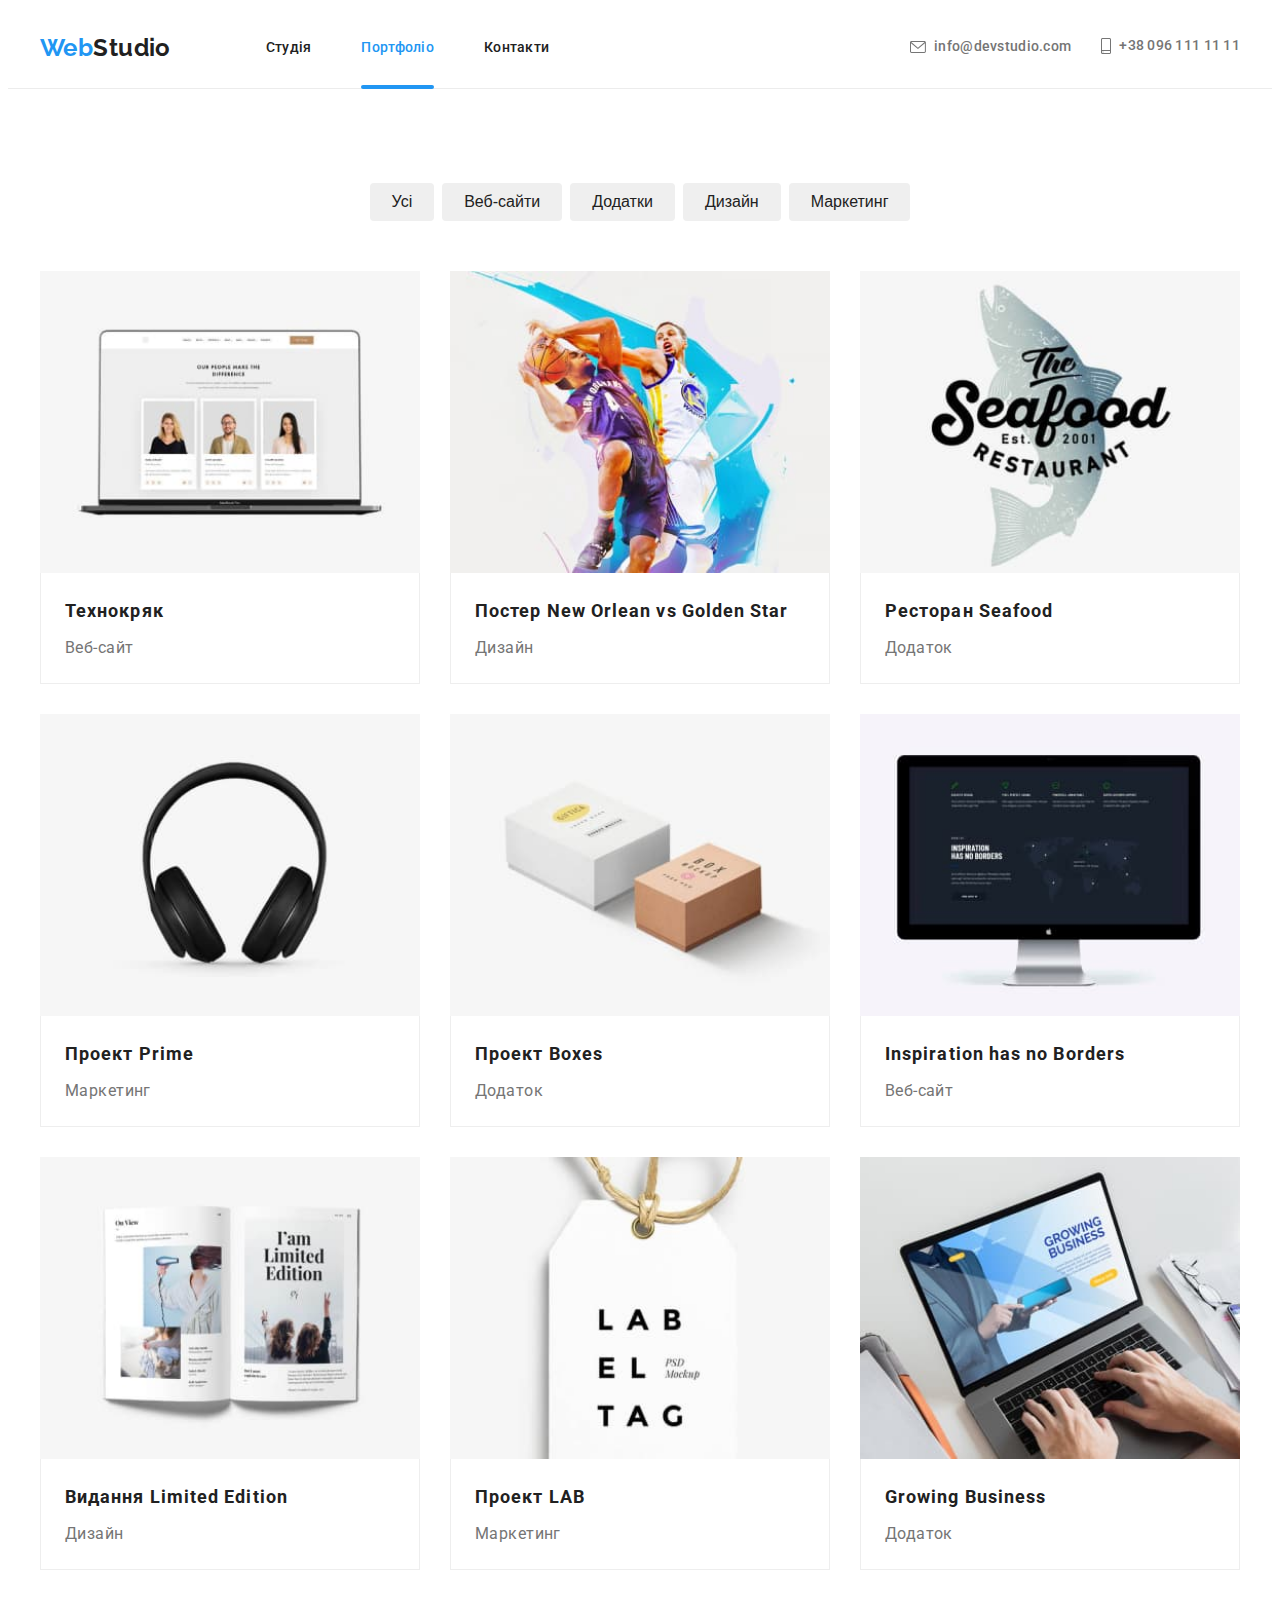
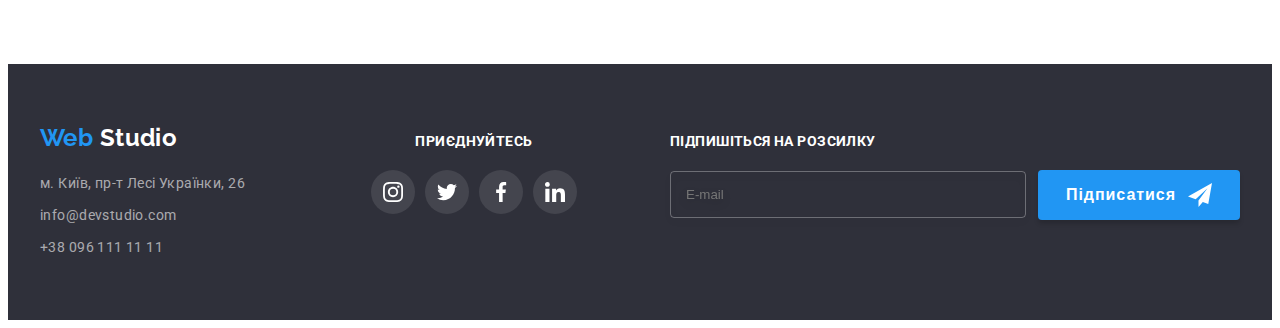
==== commit f0ed158c: "Виправлення" ====
--- a/portfolio.html
+++ b/portfolio.html
@@ -81,7 +81,7 @@
 									<a class="mobile-nav__link" href="./index.html">Студія</a>
 								</li>
 								<li class="mobile-nav__item">
-									<a class="mobile-nav__link" href="./portfolio.html">Портфоліо</a>
+									<a class="mobile-nav__link mobile-nav__indicator" href="./portfolio.html">Портфоліо</a>
 								</li>
 								<li class="mobile-nav__item">
 									<a class="mobile-nav__link" href="">Контакти</a>
@@ -598,7 +598,7 @@
 		</main>
 
 		<!-- footer -->
-		<footer class="footer section">
+		<footer class="footer section--footer">
 			<div class="footer__container">
 				<div class="group-contacts">
 					<a class="logo footer__logo" href="./index.html" lang="en">
--- a/css/main.min.css
+++ b/css/main.min.css
@@ -1 +1 @@
-body{font-family:"Roboto",sans-serif;font-size:14px;letter-spacing:.03em;color:#757575}h1,h2,h3,h4,h5,h6,p{margin:0}ul,ol{margin:0;padding-left:0%;list-style:none}a{text-decoration:none;color:inherit}img{display:block;height:auto}button{cursor:pointer;border:0;padding:0}.container{position:relative;width:100%;margin:0 auto;padding-left:15px;padding-right:15px}@media screen and (min-width: 480px){.container{width:480px;position:relative}}@media screen and (min-width: 768px){.container{width:768px}}@media screen and (min-width: 1200px){.container{width:1200px}}.container--modal-window{width:100%;margin:0 auto;padding:15px 15px}@media screen and (min-width: 480px){.container--modal-window{padding:93px 15px}}.section{padding-top:60px;padding-bottom:60px}.section--alternative-bg{background-color:#f5f4fa}.section__title{margin-bottom:30px;font-weight:700;font-size:28px;line-height:1.18;text-align:center;letter-spacing:.03em;color:#212121}.section--no-padding-top{padding-top:0;display:none}@media screen and (min-width: 1200px){.section--no-padding-top{display:block}}.socials-list{display:-webkit-box;display:-ms-flexbox;display:flex;-webkit-box-pack:center;-ms-flex-pack:center;justify-content:center}.socials-list__item:not(:last-child){margin-right:10px}.socials-list__link{display:-webkit-box;display:-ms-flexbox;display:flex;width:44px;height:44px;-webkit-box-align:center;-ms-flex-align:center;align-items:center;-webkit-box-pack:center;-ms-flex-pack:center;justify-content:center;border-radius:50%;-webkit-transition:background-color 250ms cubic-bezier(0.4, 0, 0.2, 1);transition:background-color 250ms cubic-bezier(0.4, 0, 0.2, 1)}.socials-list__link:hover,.socials-list__link:focus{background-color:#2196f3}.socials-list__link--dark-bg{background-color:rgba(255,255,255,.1)}.socials-list__icon{fill:#afb1b8;-webkit-transition:fill 250ms cubic-bezier(0.4, 0, 0.2, 1);transition:fill 250ms cubic-bezier(0.4, 0, 0.2, 1)}.socials-list__link:hover .socials-list__icon,.socials-list__link:focus .socials-list__icon{fill:#fff}.socials-list__icon--white-icon{fill:#fff}.is-hidden{opacity:0;pointer-events:none}.agreement__input--visually-hidden,.section__title--visually-hidden{position:absolute;width:1px;height:1px;margin:-1px;border:0;padding:0;white-space:nowrap;-webkit-clip-path:inset(100%);clip-path:inset(100%);clip:rect(0 0 0 0);overflow:hidden}.modal__button,.group-subscription__btn,.hero__btn{-webkit-box-align:center;-ms-flex-align:center;align-items:center;background-color:#2196f3;-webkit-box-shadow:0px 4px 4px rgba(0,0,0,.15);box-shadow:0px 4px 4px rgba(0,0,0,.15);border-radius:4px;font-weight:700;font-size:16px;line-height:1.88;text-align:center;letter-spacing:.06em;color:#fff;-webkit-transition:background-color 250ms cubic-bezier(0.4, 0, 0.2, 1);transition:background-color 250ms cubic-bezier(0.4, 0, 0.2, 1)}.benefits__subtitle{font-weight:700;text-transform:uppercase;color:#212121}.logo{padding-top:16px;padding-bottom:16px;font-family:"Raleway",sans-serif;font-weight:700;font-size:24px;line-height:1.17;color:#2196f3}@media screen and (min-width: 768px){.logo{padding-top:0;padding-bottom:0}}.logo__studio{color:#212121}.logo__studio--white{color:#fff}.backdrop{position:fixed;top:0;left:0;width:100%;height:100%;background-color:rgba(0,0,0,.2);-webkit-transition:opacity 250ms cubic-bezier(0.4, 0, 0.2, 1);transition:opacity 250ms cubic-bezier(0.4, 0, 0.2, 1)}.header{border-bottom:1px solid #ececec}.header__container{display:-webkit-box;display:-ms-flexbox;display:flex;-webkit-box-align:center;-ms-flex-align:center;align-items:center}.menu{display:none}@media screen and (min-width: 768px){.menu{display:-webkit-box;display:-ms-flexbox;display:flex}}.menu-btn{position:absolute;top:10px;right:15px;width:40px;height:40px;background-color:rgba(0,0,0,0)}@media screen and (min-width: 768px){.menu-btn{display:none}}.menu-btn__open{fill:#212121;-webkit-transition:fill 250ms cubic-bezier(0.4, 0, 0.2, 1);transition:fill 250ms cubic-bezier(0.4, 0, 0.2, 1)}.menu-btn__open:hover,.menu-btn__open:focus{fill:#2196f3}.nav{display:none}@media screen and (min-width: 768px){.nav{display:-webkit-box;display:-ms-flexbox;display:flex;margin-left:87px}}@media screen and (min-width: 1200px){.nav{margin-left:95px}}.nav__list{display:-webkit-box;display:-ms-flexbox;display:flex}.nav__item:not(:last-child){margin-right:50px}.nav__link{position:relative;display:block;padding-top:32px;padding-bottom:32px;font-weight:500;font-size:14px;line-height:1.14;letter-spacing:.02em;color:#212121;-webkit-transition:color 250ms cubic-bezier(0.4, 0, 0.2, 1);transition:color 250ms cubic-bezier(0.4, 0, 0.2, 1)}.nav__link:hover,.nav__link:focus{color:#2196f3}.nav__link--indicator{color:#2196f3}.nav__link--indicator::after{position:absolute;bottom:-1px;left:0;content:"";display:block;width:100%;height:4px;background-color:#2196f3;border-radius:2px}.contacts{display:none}@media screen and (min-width: 768px){.contacts{display:-webkit-box;display:-ms-flexbox;display:flex;-webkit-box-orient:vertical;-webkit-box-direction:normal;-ms-flex-direction:column;flex-direction:column;margin-left:96px;-webkit-box-flex:1;-ms-flex-positive:1;flex-grow:1;width:100%}}@media screen and (min-width: 1200px){.contacts{-webkit-box-orient:horizontal;-webkit-box-direction:normal;-ms-flex-direction:row;flex-direction:row;-webkit-box-align:center;-ms-flex-align:center;align-items:center;margin-left:315px}}.contacts__item:not(:last-child){margin-bottom:10px}@media screen and (min-width: 1200px){.contacts__item:not(:last-child){margin-right:30px;margin-bottom:0;-webkit-box-flex:1;-ms-flex-positive:1;flex-grow:1}}.contacts__link{display:-webkit-inline-box;display:-ms-inline-flexbox;display:inline-flex;-webkit-box-align:center;-ms-flex-align:center;align-items:center;font-weight:500;font-size:12px;line-height:1.67;letter-spacing:.02em;height:14px;-webkit-transition:color 250ms cubic-bezier(0.4, 0, 0.2, 1);transition:color 250ms cubic-bezier(0.4, 0, 0.2, 1)}.contacts__link:hover,.contacts__link:focus{color:#2196f3}@media screen and (min-width: 1200px){.contacts__link{font-size:14px;line-height:1.14}}.contacts__icon{margin-right:8px;fill:#757575;-webkit-transition:fill 250ms cubic-bezier(0.4, 0, 0.2, 1);transition:fill 250ms cubic-bezier(0.4, 0, 0.2, 1)}.contacts__link:hover .contacts__icon,.contacts__link:focus .contacts__icon{fill:#2196f3}.menu-btn-close{position:absolute;top:10px;right:15px;width:40px;height:40px;background-color:rgba(0,0,0,0)}.menu-btn-close__icon{fill:#212121;-webkit-transition:fill 250ms cubic-bezier(0.4, 0, 0.2, 1);transition:fill 250ms cubic-bezier(0.4, 0, 0.2, 1)}.menu-btn-close__icon:hover,.menu-btn-close__icon:focus{fill:#2196f3}.mobile-menu{position:fixed;z-index:1;background-color:#fff;top:0;left:0;width:100vw;height:100vh}.mobile-menu__container{position:relative;width:100%;margin-left:auto;margin-right:auto;padding:48px 40px;height:100%;display:-webkit-box;display:-ms-flexbox;display:flex;-webkit-box-orient:vertical;-webkit-box-direction:normal;-ms-flex-direction:column;flex-direction:column;-webkit-box-pack:justify;-ms-flex-pack:justify;justify-content:space-between}@media screen and (min-width: 480px){.mobile-menu__container{width:480px}}.mobile-nav__item:not(:last-child){margin-bottom:32px}.mobile-nav__link{font-weight:500;font-size:30px;line-height:1.17;letter-spacing:.02em;color:#212121;-webkit-transition:color 250ms cubic-bezier(0.4, 0, 0.2, 1);transition:color 250ms cubic-bezier(0.4, 0, 0.2, 1)}@media screen and (min-width: 480px){.mobile-nav__link{font-size:40px}}.mobile-nav__link:hover,.mobile-nav__link:focus{color:#2196f3}.mobile-contacts{margin-bottom:64px}.mobile-contacts__item:not(:last-child){margin-bottom:22px}.mobile-contacts__link{font-weight:500;font-size:20px;line-height:1.17;letter-spacing:.02em}.mobile-contacts__link:hover,.mobile-contacts__link:focus{font-size:24px;color:#2196f3}@media screen and (min-width: 480px){.mobile-contacts__link{font-size:24px}.mobile-contacts__link:hover,.mobile-contacts__link:focus{font-size:34px;color:#2196f3}}.mobile-socials{width:200px;display:-webkit-box;display:-ms-flexbox;display:flex;-ms-flex-wrap:wrap;flex-wrap:wrap;-webkit-box-pack:left;-ms-flex-pack:left;justify-content:left;gap:10px;margin-bottom:70px}@media screen and (min-width: 480px){.mobile-socials{width:100%;margin-bottom:0px}}.mobile-socials__item{display:inline-block}@media screen and (min-width: 480px){.mobile-socials__item:not(:last-child){padding-right:10px;margin-right:10px;border-right:1px solid rgba(33,33,33,.2)}}.mobile-socials__link{font-weight:500;font-size:18px;line-height:1.22;letter-spacing:.02em;color:#2196f3}.hero{background-color:#515151;background-image:-webkit-gradient(linear, left top, right top, from(rgba(47, 48, 58, 0.4)), to(rgba(47, 48, 58, 0.4))),url(../images/studio/hero/hero-mob.jpg);background-image:linear-gradient(to right, rgba(47, 48, 58, 0.4), rgba(47, 48, 58, 0.4)),url(../images/studio/hero/hero-mob.jpg);background-repeat:no-repeat;background-position:center;background-size:cover}@media(min-device-pixel-ratio: 2),(-webkit-min-device-pixel-ratio: 2),(min-resolution: 192dpi),(min-resolution: 2dppx){.hero{background-image:-webkit-gradient(linear, left top, right top, from(rgba(47, 48, 58, 0.4)), to(rgba(47, 48, 58, 0.4))),url(../images/studio/hero/hero-mob-x2.jpg);background-image:linear-gradient(to right, rgba(47, 48, 58, 0.4), rgba(47, 48, 58, 0.4)),url(../images/studio/hero/hero-mob-x2.jpg)}}@media screen and (min-width: 768px){.hero{background-image:-webkit-gradient(linear, left top, right top, from(rgba(47, 48, 58, 0.4)), to(rgba(47, 48, 58, 0.4))),url(../images/studio/hero/hero-tab.jpg);background-image:linear-gradient(to right, rgba(47, 48, 58, 0.4), rgba(47, 48, 58, 0.4)),url(../images/studio/hero/hero-tab.jpg)}}@media screen and (min-width: 768px)and (min-device-pixel-ratio: 2),screen and (min-width: 768px)and (-webkit-min-device-pixel-ratio: 2),screen and (min-width: 768px)and (min-resolution: 192dpi),screen and (min-width: 768px)and (min-resolution: 2dppx){.hero{background-image:-webkit-gradient(linear, left top, right top, from(rgba(47, 48, 58, 0.4)), to(rgba(47, 48, 58, 0.4))),url(../images/studio/hero/hero-tab-x2.jpg);background-image:linear-gradient(to right, rgba(47, 48, 58, 0.4), rgba(47, 48, 58, 0.4)),url(../images/studio/hero/hero-tab-x2.jpg)}}@media screen and (min-width: 1200px){.hero{background-image:-webkit-gradient(linear, left top, right top, from(rgba(47, 48, 58, 0.4)), to(rgba(47, 48, 58, 0.4))),url(../images/studio/hero/hero-desc.jpg);background-image:linear-gradient(to right, rgba(47, 48, 58, 0.4), rgba(47, 48, 58, 0.4)),url(../images/studio/hero/hero-desc.jpg)}}@media screen and (min-width: 1200px)and (min-device-pixel-ratio: 2),screen and (min-width: 1200px)and (-webkit-min-device-pixel-ratio: 2),screen and (min-width: 1200px)and (min-resolution: 192dpi),screen and (min-width: 1200px)and (min-resolution: 2dppx){.hero{background-image:-webkit-gradient(linear, left top, right top, from(rgba(47, 48, 58, 0.4)), to(rgba(47, 48, 58, 0.4))),url(../images/studio/hero/hero-desc-x2.jpg);background-image:linear-gradient(to right, rgba(47, 48, 58, 0.4), rgba(47, 48, 58, 0.4)),url(../images/studio/hero/hero-desc-x2.jpg)}}.hero__container{padding-top:118px;padding-bottom:118px;text-align:center}@media screen and (min-width: 768px){.hero__container{padding-top:118px;padding-bottom:118px}}@media screen and (min-width: 1200px){.hero__container{padding-top:200px;padding-bottom:200px}}.hero__title{margin-bottom:30px;font-weight:900;font-size:26px;line-height:1.62;text-align:center;letter-spacing:.06em;text-transform:uppercase;color:#fff}@media screen and (min-width: 1200px){.hero__title{font-size:44px;line-height:1.36}}.hero__btn{padding:10px 23px}.benefits{display:-webkit-box;display:-ms-flexbox;display:flex;-ms-flex-wrap:wrap;flex-wrap:wrap}@media screen and (min-width: 768px){.section__benefits{margin:-15px}}.benefits__item{width:100%;margin-bottom:30px}.benefits__item:nth-last-child(-n+1){margin-bottom:0}@media screen and (min-width: 768px){.benefits__item{width:354px;margin-top:15px;margin-left:15px;margin-bottom:15px;margin-right:15px}.benefits__item:nth-last-child(-n+2){margin-bottom:0}}@media screen and (min-width: 1200px){.benefits__item{width:270px;margin-top:0;margin-left:15px;margin-bottom:0;margin-right:15px}}.benefits__icon{margin-bottom:30px;display:-webkit-box;display:-ms-flexbox;display:flex;width:100%;height:120px;-webkit-box-align:center;-ms-flex-align:center;align-items:center;-webkit-box-pack:center;-ms-flex-pack:center;justify-content:center;background-color:#f5f4fa;border-radius:4px}.benefits__subtitle{margin-bottom:10px;font-size:14px;line-height:1.14;letter-spacing:.03em;text-align:center}@media screen and (min-width: 768px){.benefits__subtitle{text-align:left}}.benefits__text{line-height:1.71}.service{display:-webkit-box;display:-ms-flexbox;display:flex;gap:30px}.service__item{position:relative;width:calc((100% - 60px)/3)}.service__text{position:absolute;left:0;bottom:0;display:-webkit-box;display:-ms-flexbox;display:flex;text-align:center;-webkit-box-pack:center;-ms-flex-pack:center;justify-content:center;width:100%;height:70px;padding-top:27px;padding-bottom:27px;font-weight:700;line-height:1.14;text-transform:uppercase;color:#fff;background-color:rgba(47,48,58,.8)}.team{display:-webkit-box;display:-ms-flexbox;display:flex;-webkit-box-orient:vertical;-webkit-box-direction:normal;-ms-flex-direction:column;flex-direction:column}@media screen and (min-width: 768px){.team{margin-top:-15px;margin-left:-15px;margin-bottom:-15px;margin-right:-15px;-webkit-box-orient:horizontal;-webkit-box-direction:normal;-ms-flex-direction:row;flex-direction:row;-ms-flex-wrap:wrap;flex-wrap:wrap}}.team__item{margin-bottom:30px;padding-bottom:24px;width:100%;background-color:#fff;-webkit-box-shadow:0px 1px 3px rgba(0,0,0,.12),0px 1px 1px rgba(0,0,0,.14),0px 2px 1px rgba(0,0,0,.2);box-shadow:0px 1px 3px rgba(0,0,0,.12),0px 1px 1px rgba(0,0,0,.14),0px 2px 1px rgba(0,0,0,.2);border-radius:0px 0px 4px 4px}@media screen and (min-width: 768px){.team__item{width:354px;margin:15px}}@media screen and (min-width: 1200px){.team__item{width:270px;margin-top:15px;margin-bottom:0}}.team__img{display:block;width:100%;height:auto;margin-bottom:30px}@media screen and (min-width: 768px){.team__img{width:354px;height:374px}}@media screen and (min-width: 1200px){.team__img{width:270px;height:260px}}.team__title{margin-bottom:10px;font-weight:500;font-size:16px;line-height:1.19;text-align:center;color:#212121}.team__text{margin-bottom:16px;font-size:16px;line-height:1.19;text-align:center}.clients{display:-webkit-box;display:-ms-flexbox;display:flex;-ms-flex-wrap:wrap;flex-wrap:wrap;-webkit-box-pack:center;-ms-flex-pack:center;justify-content:center;margin:-15px;gap:30px}.clients__item{-ms-flex-preferred-size:calc((100% - 60px)/2);flex-basis:calc((100% - 60px)/2)}@media screen and (min-width: 768px){.clients__item{-ms-flex-preferred-size:calc((100% - 90px)/3);flex-basis:calc((100% - 90px)/3)}}@media screen and (min-width: 1200px){.clients__item{-ms-flex-preferred-size:calc((100% - 180px)/6);flex-basis:calc((100% - 180px)/6)}}.clients__link{display:-webkit-inline-box;display:-ms-inline-flexbox;display:inline-flex;-webkit-box-align:center;-ms-flex-align:center;align-items:center;-webkit-box-pack:center;-ms-flex-pack:center;justify-content:center;width:100%;height:92px;border:1px solid #afb1b8;border-radius:4px;-webkit-transition:border 250ms cubic-bezier(0.4, 0, 0.2, 1);transition:border 250ms cubic-bezier(0.4, 0, 0.2, 1)}.clients__link:hover,.clients__link:focus{border:1px solid #2196f3}.clients__icon{fill:#afb1b8;-webkit-transition:fill 250ms cubic-bezier(0.4, 0, 0.2, 1);transition:fill 250ms cubic-bezier(0.4, 0, 0.2, 1)}.clients__link:hover .clients__icon,.clients__link:focus .clients__icon{fill:#2196f3}.footer{background-color:#2f303a}.footer__container{display:-webkit-box;display:-ms-flexbox;display:flex;-webkit-box-orient:vertical;-webkit-box-direction:normal;-ms-flex-direction:column;flex-direction:column;-webkit-box-align:center;-ms-flex-align:center;align-items:center;width:100%;margin:0 auto;padding-left:15px;padding-right:15px}@media screen and (min-width: 768px){.footer__container{width:768px;-webkit-box-orient:horizontal;-webkit-box-direction:normal;-ms-flex-direction:row;flex-direction:row;-ms-flex-wrap:wrap;flex-wrap:wrap;-webkit-box-align:start;-ms-flex-align:start;align-items:flex-start;-webkit-box-pack:center;-ms-flex-pack:center;justify-content:center}}@media screen and (min-width: 1200px){.footer__container{width:1200px}}.group-contacts{display:-webkit-box;display:-ms-flexbox;display:flex;-webkit-box-orient:vertical;-webkit-box-direction:normal;-ms-flex-direction:column;flex-direction:column;-webkit-box-align:center;-ms-flex-align:center;align-items:center;margin-bottom:60px;width:auto}@media screen and (min-width: 1200px){.group-contacts{margin-bottom:0;-webkit-box-align:start;-ms-flex-align:start;align-items:start;-webkit-box-flex:1;-ms-flex-positive:1;flex-grow:1}}.footer__logo{margin-bottom:20px}.group-contacts__list{display:-webkit-box;display:-ms-flexbox;display:flex;-webkit-box-orient:vertical;-webkit-box-direction:normal;-ms-flex-direction:column;flex-direction:column;-webkit-box-align:center;-ms-flex-align:center;align-items:center}@media screen and (min-width: 1200px){.group-contacts__list{-webkit-box-align:start;-ms-flex-align:start;align-items:start}}.group-contacts__item:not(:last-child){margin-bottom:8px}.group-contacts__link{font-style:normal;line-height:1.71;color:rgba(255,255,255,.6);-webkit-transition:color 250ms cubic-bezier(0.4, 0, 0.2, 1);transition:color 250ms cubic-bezier(0.4, 0, 0.2, 1)}.group-contacts__link:hover,.group-contacts__link:focus{color:#fff}.group-socials{display:-webkit-box;display:-ms-flexbox;display:flex;-webkit-box-orient:vertical;-webkit-box-direction:normal;-ms-flex-direction:column;flex-direction:column;-webkit-box-align:center;-ms-flex-align:center;align-items:center;margin-bottom:60px}@media screen and (min-width: 768px){.group-socials{margin-left:165px}}@media screen and (min-width: 1200px){.group-socials{margin-bottom:0;margin-left:70px}}.group-socials__call{margin-bottom:20px;line-height:1.14;text-transform:uppercase;color:#fff}.group-subscription{display:-webkit-box;display:-ms-flexbox;display:flex;-webkit-box-orient:vertical;-webkit-box-direction:normal;-ms-flex-direction:column;flex-direction:column;-webkit-box-align:center;-ms-flex-align:center;align-items:center;width:100%}@media screen and (min-width: 1200px){.group-subscription{display:block;width:570px;margin-left:93px}}.group-subscription__call{display:block;margin-bottom:20px;line-height:1.14;text-transform:uppercase;color:#fff}.group-subscription__form{display:-webkit-box;display:-ms-flexbox;display:flex;-webkit-box-orient:vertical;-webkit-box-direction:normal;-ms-flex-direction:column;flex-direction:column;-webkit-box-align:center;-ms-flex-align:center;align-items:center;width:100%}@media screen and (min-width: 480px){.group-subscription__form{width:450px}}@media screen and (min-width: 1200px){.group-subscription__form{-webkit-box-orient:horizontal;-webkit-box-direction:normal;-ms-flex-direction:row;flex-direction:row;width:570px}}.group-subscription__input{margin-bottom:20px;width:100%;padding:15px;background-color:rgba(0,0,0,0);border:1px solid rgba(255,255,255,.3);-webkit-filter:drop-shadow(0px 4px 4px rgba(0, 0, 0, 0.15));filter:drop-shadow(0px 4px 4px rgba(0, 0, 0, 0.15));border-radius:4px}@media screen and (min-width: 768px){.group-subscription__input{width:450px}}@media screen and (min-width: 1200px){.group-subscription__input{margin-bottom:0;margin-right:12px;width:358px}}.group-subscription__btn{display:-webkit-box;display:-ms-flexbox;display:flex;-webkit-box-align:center;-ms-flex-align:center;align-items:center;padding:10px 28px}.group-subscription__icon{margin-left:12px;fill:#fff}.filter{display:-webkit-box;display:-ms-flexbox;display:flex;-ms-flex-wrap:wrap;flex-wrap:wrap;max-width:326px;margin-bottom:40px}@media screen and (min-width: 768px){.filter{max-width:575px;margin-bottom:30px;-webkit-box-pack:center;-ms-flex-pack:center;justify-content:center;margin-left:auto;margin-right:auto}}.filter__item:not(:last-child){margin-right:8px}@media screen and (max-width: 767px){.filter__item:not(:nth-child(n+4)){margin-bottom:15px}}.filter__btn{padding:6px 22px;border-radius:4px;font-weight:500;font-size:16px;line-height:1.62;text-align:center;color:#212121;-webkit-transition:color 250ms cubic-bezier(0.4, 0, 0.2, 1),background-color 250ms cubic-bezier(0.4, 0, 0.2, 1),-webkit-box-shadow 250ms cubic-bezier(0.4, 0, 0.2, 1);transition:color 250ms cubic-bezier(0.4, 0, 0.2, 1),background-color 250ms cubic-bezier(0.4, 0, 0.2, 1),-webkit-box-shadow 250ms cubic-bezier(0.4, 0, 0.2, 1);transition:color 250ms cubic-bezier(0.4, 0, 0.2, 1),background-color 250ms cubic-bezier(0.4, 0, 0.2, 1),box-shadow 250ms cubic-bezier(0.4, 0, 0.2, 1);transition:color 250ms cubic-bezier(0.4, 0, 0.2, 1),background-color 250ms cubic-bezier(0.4, 0, 0.2, 1),box-shadow 250ms cubic-bezier(0.4, 0, 0.2, 1),-webkit-box-shadow 250ms cubic-bezier(0.4, 0, 0.2, 1)}.filter__btn:hover,.filter__btn:focus{color:#fff;background-color:#2196f3;-webkit-box-shadow:0px 3px 1px rgba(0,0,0,.1),0px 1px 2px rgba(0,0,0,.08),0px 2px 2px rgba(0,0,0,.12);box-shadow:0px 3px 1px rgba(0,0,0,.1),0px 1px 2px rgba(0,0,0,.08),0px 2px 2px rgba(0,0,0,.12)}.works{display:-webkit-box;display:-ms-flexbox;display:flex;-ms-flex-wrap:wrap;flex-wrap:wrap;gap:30px;-webkit-box-flex:1;-ms-flex-positive:1;flex-grow:1}.works__item{-ms-flex-preferred-size:100%;flex-basis:100%}@media screen and (min-width: 768px){.works__item{-ms-flex-preferred-size:calc((100% - 60px)/2);flex-basis:calc((100% - 60px)/2)}}@media screen and (min-width: 1200px){.works__item{-ms-flex-preferred-size:calc((100% - 90px)/3);flex-basis:calc((100% - 90px)/3)}}.works__link{display:-webkit-box;display:-ms-flexbox;display:flex;-webkit-box-orient:vertical;-webkit-box-direction:normal;-ms-flex-direction:column;flex-direction:column;height:100%;-webkit-transition:-webkit-box-shadow 250ms cubic-bezier(0.4, 0, 0.2, 1);transition:-webkit-box-shadow 250ms cubic-bezier(0.4, 0, 0.2, 1);transition:box-shadow 250ms cubic-bezier(0.4, 0, 0.2, 1);transition:box-shadow 250ms cubic-bezier(0.4, 0, 0.2, 1), -webkit-box-shadow 250ms cubic-bezier(0.4, 0, 0.2, 1)}.works__link:hover,.works__link:focus{-webkit-box-shadow:0px 1px 1px rgba(0,0,0,.12),0px 4px 4px rgba(0,0,0,.06),1px 4px 6px rgba(0,0,0,.16);box-shadow:0px 1px 1px rgba(0,0,0,.12),0px 4px 4px rgba(0,0,0,.06),1px 4px 6px rgba(0,0,0,.16)}.works__img{width:100%;height:auto}.popup-item{position:relative;overflow:hidden}.popup-item__text{position:absolute;top:100%;left:0;width:100%;height:294px;padding-right:24px;padding-left:24px;display:-webkit-box;display:-ms-flexbox;display:flex;-webkit-box-align:center;-ms-flex-align:center;align-items:center;font-size:18px;line-height:1.56;letter-spacing:.03em;color:#fff;background-color:rgba(33,150,243,.9);-webkit-transition:top 250ms cubic-bezier(0.4, 0, 0.2, 1);transition:top 250ms cubic-bezier(0.4, 0, 0.2, 1)}.works__link:hover .popup-item__text,.works__link:focus .popup-item__text{top:0}.works__description{-webkit-box-flex:1;-ms-flex-positive:1;flex-grow:1;padding:20px 24px;border-right:1px solid #eee;border-bottom:1px solid #eee;border-left:1px solid #eee}.works__subtitle{font-weight:700;font-size:18px;line-height:2;letter-spacing:.06em;color:#212121}.works__text{font-size:16px;line-height:1.88;color:#757575}.modal{position:relative;display:-webkit-box;display:-ms-flexbox;display:flex;margin:0 auto;-webkit-box-orient:vertical;-webkit-box-direction:normal;-ms-flex-direction:column;flex-direction:column;-webkit-box-align:center;-ms-flex-align:center;align-items:center;width:100%;padding:40px;background-color:#fff}@media screen and (min-width: 480px){.modal{width:450px}}@media screen and (min-width: 1200px){.modal{width:528px;min-height:581px}}.btn-close{position:absolute;display:-webkit-box;display:-ms-flexbox;display:flex;-webkit-box-align:center;-ms-flex-align:center;align-items:center;-webkit-box-pack:center;-ms-flex-pack:center;justify-content:center;top:8px;right:8px;width:30px;height:30px;border-radius:50%;border:1px solid rgba(0,0,0,.1);background-color:rgba(0,0,0,0)}.btn-close__icon{fill:#000;-webkit-transition:fill 250ms cubic-bezier(0.4, 0, 0.2, 1);transition:fill 250ms cubic-bezier(0.4, 0, 0.2, 1)}.btn-close:hover .btn-close__icon,.btn-close:focus .btn-close__icon{fill:#2196f3}.modal__call{margin-bottom:7px;font-size:14px;line-height:1.5;letter-spacing:.03em;text-align:center;color:#212121}@media screen and (min-width: 480px){.modal__call{margin-bottom:12px;font-size:20px}}@media screen and (min-width: 1200px){.modal__call{font-size:20px;line-height:1.15}}.modal__form{width:100%;display:-webkit-box;display:-ms-flexbox;display:flex;-webkit-box-orient:vertical;-webkit-box-direction:normal;-ms-flex-direction:column;flex-direction:column;-webkit-box-align:center;-ms-flex-align:center;align-items:center}.date{position:relative;margin-bottom:10px;width:100%}.date__icon{position:absolute;fill:#212121;bottom:11px;left:12px;-webkit-transition:fill 250ms cubic-bezier(0.4, 0, 0.2, 1);transition:fill 250ms cubic-bezier(0.4, 0, 0.2, 1)}.date:focus-within .date__icon{fill:#2196f3}.date__name{display:block;margin-bottom:2px;font-size:10px;line-height:1.67;letter-spacing:.01em}@media screen and (min-width: 480px){.date__name{font-size:12px;margin-bottom:4px}}.date__input{width:100%;height:40px;padding-left:42px;border:1px solid rgba(33,33,33,.2);border-radius:4px;-webkit-transition:border 250ms cubic-bezier(0.4, 0, 0.2, 1);transition:border 250ms cubic-bezier(0.4, 0, 0.2, 1)}.date:focus-within .date__input{border:1px solid #2196f3}.comment{width:100%;margin-bottom:10px}@media screen and (min-width: 480px){.comment{margin-bottom:20px}}.comment__name{display:block;margin-bottom:2px;font-size:10px;line-height:1.67;letter-spacing:.01em}@media screen and (min-width: 480px){.comment__name{margin-bottom:4px;font-size:12px}}.comment__input{width:100%;height:80px;border:1px solid rgba(33,33,33,.2);border-radius:4px;padding:12px 16px}@media screen and (min-width: 480px){.comment__input{height:120px}}.comment__input::-webkit-input-placeholder{line-height:1.14;letter-spacing:.01em;color:rgba(117,117,117,.5)}.comment__input::-moz-placeholder{line-height:1.14;letter-spacing:.01em;color:rgba(117,117,117,.5)}.comment__input:-ms-input-placeholder{line-height:1.14;letter-spacing:.01em;color:rgba(117,117,117,.5)}.comment__input::-ms-input-placeholder{line-height:1.14;letter-spacing:.01em;color:rgba(117,117,117,.5)}.comment__input::placeholder{line-height:1.14;letter-spacing:.01em;color:rgba(117,117,117,.5)}@media screen and (min-width: 1200px){.comment__input::-webkit-input-placeholder{font-size:12px;line-height:1.17}.comment__input::-moz-placeholder{font-size:12px;line-height:1.17}.comment__input:-ms-input-placeholder{font-size:12px;line-height:1.17}.comment__input::-ms-input-placeholder{font-size:12px;line-height:1.17}.comment__input::placeholder{font-size:12px;line-height:1.17}}.agreement{position:relative;display:-webkit-box;display:-ms-flexbox;display:flex;-webkit-box-align:center;-ms-flex-align:center;align-items:center;margin-bottom:15px}@media screen and (min-width: 480px){.agreement{margin-bottom:30px}}.agreement__input:focus+.agreement__icon{outline:2px solid #005fcc;outline-width:1px}.agreement__input:checked+.agreement__icon{background-color:#2196f3;border:2px solid #2196f3}.agreement__input:checked+.agreement__icon .agreement__active{fill:#fff}.agreement__icon{position:relative;display:block;width:13px;height:13px;border:2px solid #212121;border-radius:2px;-webkit-transition:background-color 2500ms cubic-bezier(0.4, 0, 0.2, 1);transition:background-color 2500ms cubic-bezier(0.4, 0, 0.2, 1);-webkit-transition:border 250ms cubic-bezier(0.4, 0, 0.2, 1);transition:border 250ms cubic-bezier(0.4, 0, 0.2, 1)}@media screen and (min-width: 480px){.agreement__icon{width:16px;height:15px}}.agreement__active{position:absolute;bottom:-3px;left:-4px;fill:rgba(0,0,0,0)}@media screen and (min-width: 480px){.agreement__active{bottom:-2px;left:-3px}}.agreement__text{width:100%;margin-left:8px;font-size:12px;line-height:1.17}@media screen and (min-width: 1200px){.agreement__text{font-size:14px;line-height:1.71}}.agreement__link{text-decoration:underline;color:#2196f3}.modal__button{padding:5px 32px}@media screen and (min-width: 480px){.modal__button{padding:10px 52px}}.modal__button:hover,.modal__button:focus{background-color:#188ce8}/*# sourceMappingURL=main.min.css.map */+body{font-family:"Roboto",sans-serif;font-size:14px;letter-spacing:.03em;color:#757575}h1,h2,h3,h4,h5,h6,p{margin:0}ul,ol{margin:0;padding-left:0%;list-style:none}a{text-decoration:none;color:inherit}img{display:block;height:auto}button{cursor:pointer;border:0;padding:0}.container{position:relative;width:100%;margin:0 auto;padding-left:15px;padding-right:15px}@media screen and (min-width: 480px){.container{width:480px;position:relative}}@media screen and (min-width: 768px){.container{width:768px}}@media screen and (min-width: 1200px){.container{width:1200px}}.container--modal-window{width:100%;margin:0 auto;padding:15px 15px}@media screen and (min-width: 480px){.container--modal-window{padding:93px 15px}}.section{padding-top:60px;padding-bottom:60px}@media screen and (min-width: 1200px){.section{padding-top:94px;padding-bottom:94px}}@media screen and (min-width: 1200px){.section--footer{padding-top:60px;padding-bottom:60px}}.section--alternative-bg{background-color:#f5f4fa}.section__title{margin-bottom:30px;font-weight:700;font-size:28px;line-height:1.18;text-align:center;letter-spacing:.03em;color:#212121}@media screen and (min-width: 1200px){.section__title{margin-bottom:50px}}.section--no-padding-top{padding-top:0;display:none}@media screen and (min-width: 1200px){.section--no-padding-top{display:block}}.socials-list{display:-webkit-box;display:-ms-flexbox;display:flex;-webkit-box-pack:center;-ms-flex-pack:center;justify-content:center}.socials-list__item:not(:last-child){margin-right:10px}.socials-list__link{display:-webkit-box;display:-ms-flexbox;display:flex;width:44px;height:44px;-webkit-box-align:center;-ms-flex-align:center;align-items:center;-webkit-box-pack:center;-ms-flex-pack:center;justify-content:center;border-radius:50%;-webkit-transition:background-color 250ms cubic-bezier(0.4, 0, 0.2, 1);transition:background-color 250ms cubic-bezier(0.4, 0, 0.2, 1)}.socials-list__link:hover,.socials-list__link:focus{background-color:#2196f3}.socials-list__link--dark-bg{background-color:rgba(255,255,255,.1)}.socials-list__icon{fill:#afb1b8;-webkit-transition:fill 250ms cubic-bezier(0.4, 0, 0.2, 1);transition:fill 250ms cubic-bezier(0.4, 0, 0.2, 1)}.socials-list__link:hover .socials-list__icon,.socials-list__link:focus .socials-list__icon{fill:#fff}.socials-list__icon--white-icon{fill:#fff}.is-hidden{opacity:0;pointer-events:none}.agreement__input--visually-hidden,.section__title--visually-hidden{position:absolute;width:1px;height:1px;margin:-1px;border:0;padding:0;white-space:nowrap;-webkit-clip-path:inset(100%);clip-path:inset(100%);clip:rect(0 0 0 0);overflow:hidden}.modal__button,.group-subscription__btn,.hero__btn{-webkit-box-align:center;-ms-flex-align:center;align-items:center;background-color:#2196f3;-webkit-box-shadow:0px 4px 4px rgba(0,0,0,.15);box-shadow:0px 4px 4px rgba(0,0,0,.15);border-radius:4px;font-weight:700;font-size:16px;line-height:1.88;text-align:center;letter-spacing:.06em;color:#fff;-webkit-transition:background-color 250ms cubic-bezier(0.4, 0, 0.2, 1);transition:background-color 250ms cubic-bezier(0.4, 0, 0.2, 1)}.benefits__subtitle{font-weight:700;text-transform:uppercase;color:#212121}.logo{padding-top:16px;padding-bottom:16px;font-family:"Raleway",sans-serif;font-weight:700;font-size:24px;line-height:1.17;color:#2196f3}@media screen and (min-width: 768px){.logo{padding-top:0;padding-bottom:0}}.logo__studio{color:#212121}.logo__studio--white{color:#fff}.backdrop{position:fixed;top:0;left:0;width:100%;height:100%;background-color:rgba(0,0,0,.2);-webkit-transition:opacity 250ms cubic-bezier(0.4, 0, 0.2, 1);transition:opacity 250ms cubic-bezier(0.4, 0, 0.2, 1)}.header{border-bottom:1px solid #ececec}.header__container{display:-webkit-box;display:-ms-flexbox;display:flex;-webkit-box-align:center;-ms-flex-align:center;align-items:center}.menu{display:none}@media screen and (min-width: 768px){.menu{display:-webkit-box;display:-ms-flexbox;display:flex}}.menu-btn{position:absolute;top:10px;right:15px;width:40px;height:40px;background-color:rgba(0,0,0,0)}@media screen and (min-width: 768px){.menu-btn{display:none}}.menu-btn__open{fill:#212121;-webkit-transition:fill 250ms cubic-bezier(0.4, 0, 0.2, 1);transition:fill 250ms cubic-bezier(0.4, 0, 0.2, 1)}.menu-btn__open:hover,.menu-btn__open:focus{fill:#2196f3}.nav{display:none}@media screen and (min-width: 768px){.nav{display:-webkit-box;display:-ms-flexbox;display:flex;margin-left:87px}}@media screen and (min-width: 1200px){.nav{margin-left:95px}}.nav__list{display:-webkit-box;display:-ms-flexbox;display:flex}.nav__item:not(:last-child){margin-right:50px}.nav__link{position:relative;display:block;padding-top:32px;padding-bottom:32px;font-weight:500;font-size:14px;line-height:1.14;letter-spacing:.02em;color:#212121;-webkit-transition:color 250ms cubic-bezier(0.4, 0, 0.2, 1);transition:color 250ms cubic-bezier(0.4, 0, 0.2, 1)}.nav__link:hover,.nav__link:focus{color:#2196f3}.nav__link--indicator{color:#2196f3}.nav__link--indicator::after{position:absolute;bottom:-1px;left:0;content:"";display:block;width:100%;height:4px;background-color:#2196f3;border-radius:2px}.contacts{display:none}@media screen and (min-width: 768px){.contacts{display:-webkit-box;display:-ms-flexbox;display:flex;-webkit-box-orient:vertical;-webkit-box-direction:normal;-ms-flex-direction:column;flex-direction:column;margin-left:96px}}@media screen and (min-width: 1200px){.contacts{-webkit-box-orient:horizontal;-webkit-box-direction:normal;-ms-flex-direction:row;flex-direction:row;-webkit-box-align:center;-ms-flex-align:center;align-items:center;margin-left:auto}}.contacts__item:not(:last-child){margin-bottom:10px}@media screen and (min-width: 1200px){.contacts__item:not(:last-child){margin-right:30px;margin-bottom:0}}.contacts__link{display:-webkit-inline-box;display:-ms-inline-flexbox;display:inline-flex;-webkit-box-align:center;-ms-flex-align:center;align-items:center;font-weight:500;font-size:12px;line-height:1.67;letter-spacing:.02em;height:14px;-webkit-transition:color 250ms cubic-bezier(0.4, 0, 0.2, 1);transition:color 250ms cubic-bezier(0.4, 0, 0.2, 1)}.contacts__link:hover,.contacts__link:focus{color:#2196f3}@media screen and (min-width: 1200px){.contacts__link{font-size:14px;line-height:1.14}}.contacts__icon{margin-right:8px;fill:#757575;-webkit-transition:fill 250ms cubic-bezier(0.4, 0, 0.2, 1);transition:fill 250ms cubic-bezier(0.4, 0, 0.2, 1)}.contacts__link:hover .contacts__icon,.contacts__link:focus .contacts__icon{fill:#2196f3}.menu-btn-close{position:absolute;top:10px;right:15px;width:40px;height:40px;background-color:rgba(0,0,0,0)}.menu-btn-close__icon{fill:#212121;-webkit-transition:fill 250ms cubic-bezier(0.4, 0, 0.2, 1);transition:fill 250ms cubic-bezier(0.4, 0, 0.2, 1)}.menu-btn-close__icon:hover,.menu-btn-close__icon:focus{fill:#2196f3}.mobile-menu{position:fixed;z-index:1;background-color:#fff;top:0;left:0;width:100vw;height:100vh}.mobile-menu__container{position:relative;width:100%;margin-left:auto;margin-right:auto;padding:48px 40px;height:100%;display:-webkit-box;display:-ms-flexbox;display:flex;-webkit-box-orient:vertical;-webkit-box-direction:normal;-ms-flex-direction:column;flex-direction:column;-webkit-box-pack:justify;-ms-flex-pack:justify;justify-content:space-between}@media screen and (min-width: 480px){.mobile-menu__container{width:480px}}.mobile-nav__item:not(:last-child){margin-bottom:32px}.mobile-nav__link{font-weight:500;font-size:30px;line-height:1.17;letter-spacing:.02em;color:#212121;-webkit-transition:color 250ms cubic-bezier(0.4, 0, 0.2, 1);transition:color 250ms cubic-bezier(0.4, 0, 0.2, 1)}@media screen and (min-width: 480px){.mobile-nav__link{font-size:40px}}.mobile-nav__link:hover,.mobile-nav__link:focus{color:#2196f3}.mobile-nav__indicator{color:#2196f3}.mobile-contacts{margin-bottom:34px}@media screen and (min-width: 480px){.mobile-contacts{margin-bottom:64px}}.mobile-contacts__item:not(:last-child){margin-bottom:22px}.mobile-contacts__link{font-weight:500;font-size:20px;line-height:1.17;letter-spacing:.02em}.mobile-contacts__link:hover,.mobile-contacts__link:focus{font-size:24px;color:#2196f3}@media screen and (min-width: 480px){.mobile-contacts__link{font-size:24px}.mobile-contacts__link:hover,.mobile-contacts__link:focus{font-size:34px;color:#2196f3}}.mobile-contacts__link--blue{color:#2196f3;font-size:24px;line-height:1.18}@media screen and (min-width: 480px){.mobile-contacts__link--blue{font-size:34px}}.mobile-socials{width:200px;display:-webkit-box;display:-ms-flexbox;display:flex;-ms-flex-wrap:wrap;flex-wrap:wrap;-webkit-box-pack:left;-ms-flex-pack:left;justify-content:left;gap:10px;margin-bottom:70px}@media screen and (min-width: 480px){.mobile-socials{width:100%;margin-bottom:0px}}.mobile-socials__item{display:inline-block}@media screen and (min-width: 480px){.mobile-socials__item:not(:last-child){padding-right:10px;margin-right:10px;border-right:1px solid rgba(33,33,33,.2)}}.mobile-socials__link{font-weight:500;font-size:18px;line-height:1.22;letter-spacing:.02em;color:#2196f3}.hero{background-color:#515151;background-image:-webkit-gradient(linear, left top, right top, from(rgba(47, 48, 58, 0.4)), to(rgba(47, 48, 58, 0.4))),url(../images/studio/hero/hero-mob.jpg);background-image:linear-gradient(to right, rgba(47, 48, 58, 0.4), rgba(47, 48, 58, 0.4)),url(../images/studio/hero/hero-mob.jpg);background-repeat:no-repeat;background-position:center;background-size:cover;padding-top:118px;padding-bottom:118px;text-align:center}@media(min-device-pixel-ratio: 2),(-webkit-min-device-pixel-ratio: 2),(min-resolution: 192dpi),(min-resolution: 2dppx){.hero{background-image:-webkit-gradient(linear, left top, right top, from(rgba(47, 48, 58, 0.4)), to(rgba(47, 48, 58, 0.4))),url(../images/studio/hero/hero-mob-x2.jpg);background-image:linear-gradient(to right, rgba(47, 48, 58, 0.4), rgba(47, 48, 58, 0.4)),url(../images/studio/hero/hero-mob-x2.jpg)}}@media screen and (min-width: 768px){.hero{padding-top:118px;padding-bottom:118px;background-image:-webkit-gradient(linear, left top, right top, from(rgba(47, 48, 58, 0.4)), to(rgba(47, 48, 58, 0.4))),url(../images/studio/hero/hero-tab.jpg);background-image:linear-gradient(to right, rgba(47, 48, 58, 0.4), rgba(47, 48, 58, 0.4)),url(../images/studio/hero/hero-tab.jpg)}}@media screen and (min-width: 768px)and (min-device-pixel-ratio: 2),screen and (min-width: 768px)and (-webkit-min-device-pixel-ratio: 2),screen and (min-width: 768px)and (min-resolution: 192dpi),screen and (min-width: 768px)and (min-resolution: 2dppx){.hero{background-image:-webkit-gradient(linear, left top, right top, from(rgba(47, 48, 58, 0.4)), to(rgba(47, 48, 58, 0.4))),url(../images/studio/hero/hero-tab-x2.jpg);background-image:linear-gradient(to right, rgba(47, 48, 58, 0.4), rgba(47, 48, 58, 0.4)),url(../images/studio/hero/hero-tab-x2.jpg)}}@media screen and (min-width: 1200px){.hero{padding-top:200px;padding-bottom:200px;background-image:-webkit-gradient(linear, left top, right top, from(rgba(47, 48, 58, 0.4)), to(rgba(47, 48, 58, 0.4))),url(../images/studio/hero/hero-desc.jpg);background-image:linear-gradient(to right, rgba(47, 48, 58, 0.4), rgba(47, 48, 58, 0.4)),url(../images/studio/hero/hero-desc.jpg)}}@media screen and (min-width: 1200px)and (min-device-pixel-ratio: 2),screen and (min-width: 1200px)and (-webkit-min-device-pixel-ratio: 2),screen and (min-width: 1200px)and (min-resolution: 192dpi),screen and (min-width: 1200px)and (min-resolution: 2dppx){.hero{background-image:-webkit-gradient(linear, left top, right top, from(rgba(47, 48, 58, 0.4)), to(rgba(47, 48, 58, 0.4))),url(../images/studio/hero/hero-desc-x2.jpg);background-image:linear-gradient(to right, rgba(47, 48, 58, 0.4), rgba(47, 48, 58, 0.4)),url(../images/studio/hero/hero-desc-x2.jpg)}}.hero__title{margin-bottom:30px;font-weight:900;font-size:26px;line-height:1.62;text-align:center;letter-spacing:.06em;text-transform:uppercase;color:#fff}@media screen and (min-width: 1200px){.hero__title{font-size:44px;line-height:1.36}}.hero__btn{padding:10px 23px}.benefits{display:-webkit-box;display:-ms-flexbox;display:flex;-ms-flex-wrap:wrap;flex-wrap:wrap;gap:30px}.benefits__item{width:100%}@media screen and (min-width: 768px){.benefits__item{width:354px}}@media screen and (min-width: 1200px){.benefits__item{width:270px}}.benefits__icon{margin-bottom:30px;display:-webkit-box;display:-ms-flexbox;display:flex;width:100%;height:120px;-webkit-box-align:center;-ms-flex-align:center;align-items:center;-webkit-box-pack:center;-ms-flex-pack:center;justify-content:center;background-color:#f5f4fa;border-radius:4px}.benefits__subtitle{margin-bottom:10px;font-size:14px;line-height:1.14;letter-spacing:.03em;text-align:center}@media screen and (min-width: 768px){.benefits__subtitle{text-align:left}}.benefits__text{line-height:1.71}.service{display:-webkit-box;display:-ms-flexbox;display:flex;gap:30px}.service__item{position:relative;width:calc((100% - 60px)/3)}.service__text{position:absolute;left:0;bottom:0;display:-webkit-box;display:-ms-flexbox;display:flex;text-align:center;-webkit-box-pack:center;-ms-flex-pack:center;justify-content:center;width:100%;height:70px;padding-top:27px;padding-bottom:27px;font-weight:700;line-height:1.14;text-transform:uppercase;color:#fff;background-color:rgba(47,48,58,.8)}.team{display:-webkit-box;display:-ms-flexbox;display:flex;-webkit-box-orient:vertical;-webkit-box-direction:normal;-ms-flex-direction:column;flex-direction:column}@media screen and (min-width: 768px){.team{-webkit-box-orient:horizontal;-webkit-box-direction:normal;-ms-flex-direction:row;flex-direction:row;-ms-flex-wrap:wrap;flex-wrap:wrap;gap:30px}}.team__item{background-color:#fff;-webkit-box-shadow:0px 1px 3px rgba(0,0,0,.12),0px 1px 1px rgba(0,0,0,.14),0px 2px 1px rgba(0,0,0,.2);box-shadow:0px 1px 3px rgba(0,0,0,.12),0px 1px 1px rgba(0,0,0,.14),0px 2px 1px rgba(0,0,0,.2);border-radius:0px 0px 4px 4px}@media screen and (min-width: 768px){.team__item{width:354px}}@media screen and (min-width: 1200px){.team__item{width:270px}}.team__img{display:block;width:100%;height:auto}@media screen and (min-width: 768px){.team__img{width:354px;height:374px}}@media screen and (min-width: 1200px){.team__img{width:270px;height:260px}}.team__description{padding-top:30px;padding-bottom:24px}.team__title{margin-bottom:10px;font-weight:500;font-size:16px;line-height:1.19;text-align:center;color:#212121}.team__text{margin-bottom:16px;font-size:16px;line-height:1.19;text-align:center}.clients{display:-webkit-box;display:-ms-flexbox;display:flex;-ms-flex-wrap:wrap;flex-wrap:wrap;gap:30px}.clients__item{-ms-flex-preferred-size:calc((100% - 30px)/2);flex-basis:calc((100% - 30px)/2)}@media screen and (min-width: 768px){.clients__item{-ms-flex-preferred-size:calc((100% - 60px)/3);flex-basis:calc((100% - 60px)/3)}}@media screen and (min-width: 1200px){.clients__item{-ms-flex-preferred-size:calc((100% - 150px)/6);flex-basis:calc((100% - 150px)/6)}}.clients__link{display:-webkit-inline-box;display:-ms-inline-flexbox;display:inline-flex;-webkit-box-align:center;-ms-flex-align:center;align-items:center;-webkit-box-pack:center;-ms-flex-pack:center;justify-content:center;width:100%;height:92px;border:1px solid #afb1b8;border-radius:4px;-webkit-transition:border 250ms cubic-bezier(0.4, 0, 0.2, 1);transition:border 250ms cubic-bezier(0.4, 0, 0.2, 1)}.clients__link:hover,.clients__link:focus{border:1px solid #2196f3}.clients__icon{fill:#afb1b8;-webkit-transition:fill 250ms cubic-bezier(0.4, 0, 0.2, 1);transition:fill 250ms cubic-bezier(0.4, 0, 0.2, 1)}.clients__link:hover .clients__icon,.clients__link:focus .clients__icon{fill:#2196f3}.footer{background-color:#2f303a}.footer__container{display:-webkit-box;display:-ms-flexbox;display:flex;-webkit-box-orient:vertical;-webkit-box-direction:normal;-ms-flex-direction:column;flex-direction:column;-webkit-box-align:center;-ms-flex-align:center;align-items:center;width:100%;margin:0 auto;padding-left:15px;padding-right:15px}@media screen and (max-width: 1199px){.footer__container{gap:60px}}@media screen and (min-width: 768px){.footer__container{width:768px;-webkit-box-orient:horizontal;-webkit-box-direction:normal;-ms-flex-direction:row;flex-direction:row;-ms-flex-wrap:wrap;flex-wrap:wrap;-webkit-box-align:start;-ms-flex-align:start;align-items:flex-start;-ms-flex-pack:distribute;justify-content:space-around}}@media screen and (min-width: 1200px){.footer__container{width:1200px;-ms-flex-wrap:nowrap;flex-wrap:nowrap;-webkit-box-align:baseline;-ms-flex-align:baseline;align-items:baseline}}.group-contacts{display:-webkit-box;display:-ms-flexbox;display:flex;-webkit-box-orient:vertical;-webkit-box-direction:normal;-ms-flex-direction:column;flex-direction:column;-webkit-box-align:center;-ms-flex-align:center;align-items:center}@media screen and (min-width: 1200px){.group-contacts{margin-bottom:0;-webkit-box-align:start;-ms-flex-align:start;align-items:start;-webkit-box-flex:1;-ms-flex-positive:1;flex-grow:1}}.footer__logo{margin-bottom:20px;padding-top:0;padding-bottom:0}.group-contacts__list{display:-webkit-box;display:-ms-flexbox;display:flex;-webkit-box-orient:vertical;-webkit-box-direction:normal;-ms-flex-direction:column;flex-direction:column;-webkit-box-align:center;-ms-flex-align:center;align-items:center}@media screen and (min-width: 1200px){.group-contacts__list{-webkit-box-align:start;-ms-flex-align:start;align-items:start}}.group-contacts__item:not(:last-child){margin-bottom:8px}.group-contacts__link{font-style:normal;line-height:1.71;color:rgba(255,255,255,.6);-webkit-transition:color 250ms cubic-bezier(0.4, 0, 0.2, 1);transition:color 250ms cubic-bezier(0.4, 0, 0.2, 1)}.group-contacts__link:hover,.group-contacts__link:focus{color:#fff}.group-socials{display:-webkit-box;display:-ms-flexbox;display:flex;-webkit-box-orient:vertical;-webkit-box-direction:normal;-ms-flex-direction:column;flex-direction:column;-webkit-box-align:center;-ms-flex-align:center;align-items:center}@media screen and (min-width: 1200px){.group-socials{margin-bottom:0;margin-left:70px}}.group-socials__call{margin-bottom:20px;line-height:1.14;text-transform:uppercase;color:#fff}.group-subscription{display:-webkit-box;display:-ms-flexbox;display:flex;-webkit-box-orient:vertical;-webkit-box-direction:normal;-ms-flex-direction:column;flex-direction:column;-webkit-box-align:center;-ms-flex-align:center;align-items:center;width:100%}@media screen and (min-width: 1200px){.group-subscription{display:block;width:570px;margin-left:93px}}.group-subscription__call{display:block;margin-bottom:20px;line-height:1.14;text-transform:uppercase;color:#fff}.group-subscription__form{display:-webkit-box;display:-ms-flexbox;display:flex;-webkit-box-orient:vertical;-webkit-box-direction:normal;-ms-flex-direction:column;flex-direction:column;-webkit-box-align:center;-ms-flex-align:center;align-items:center;width:100%}@media screen and (min-width: 480px){.group-subscription__form{width:450px}}@media screen and (min-width: 1200px){.group-subscription__form{-webkit-box-orient:horizontal;-webkit-box-direction:normal;-ms-flex-direction:row;flex-direction:row;width:570px}}.group-subscription__input{margin-bottom:20px;width:100%;padding:15px;background-color:rgba(0,0,0,0);border:1px solid rgba(255,255,255,.3);-webkit-filter:drop-shadow(0px 4px 4px rgba(0, 0, 0, 0.15));filter:drop-shadow(0px 4px 4px rgba(0, 0, 0, 0.15));border-radius:4px}@media screen and (min-width: 768px){.group-subscription__input{width:450px}}@media screen and (min-width: 1200px){.group-subscription__input{margin-bottom:0;margin-right:12px;width:358px}}.group-subscription__btn{display:-webkit-box;display:-ms-flexbox;display:flex;-webkit-box-align:center;-ms-flex-align:center;align-items:center;padding:10px 28px}.group-subscription__icon{margin-left:12px;fill:#fff}.filter{display:-webkit-box;display:-ms-flexbox;display:flex;-ms-flex-wrap:wrap;flex-wrap:wrap;margin-bottom:40px}@media screen and (max-width: 767px){.filter{max-width:326px}}@media screen and (min-width: 768px){.filter{-ms-flex-wrap:nowrap;flex-wrap:nowrap;margin-bottom:30px;-webkit-box-pack:center;-ms-flex-pack:center;justify-content:center}}@media screen and (min-width: 1200px){.filter{margin-bottom:50px}}.filter__item:not(:last-child){margin-right:8px}@media screen and (max-width: 767px){.filter__item:not(:nth-child(n+4)){margin-bottom:15px}}.filter__btn{padding:6px 22px;border-radius:4px;font-weight:500;font-size:16px;line-height:1.62;text-align:center;color:#212121;-webkit-transition:color 250ms cubic-bezier(0.4, 0, 0.2, 1),background-color 250ms cubic-bezier(0.4, 0, 0.2, 1),-webkit-box-shadow 250ms cubic-bezier(0.4, 0, 0.2, 1);transition:color 250ms cubic-bezier(0.4, 0, 0.2, 1),background-color 250ms cubic-bezier(0.4, 0, 0.2, 1),-webkit-box-shadow 250ms cubic-bezier(0.4, 0, 0.2, 1);transition:color 250ms cubic-bezier(0.4, 0, 0.2, 1),background-color 250ms cubic-bezier(0.4, 0, 0.2, 1),box-shadow 250ms cubic-bezier(0.4, 0, 0.2, 1);transition:color 250ms cubic-bezier(0.4, 0, 0.2, 1),background-color 250ms cubic-bezier(0.4, 0, 0.2, 1),box-shadow 250ms cubic-bezier(0.4, 0, 0.2, 1),-webkit-box-shadow 250ms cubic-bezier(0.4, 0, 0.2, 1)}.filter__btn:hover,.filter__btn:focus{color:#fff;background-color:#2196f3;-webkit-box-shadow:0px 3px 1px rgba(0,0,0,.1),0px 1px 2px rgba(0,0,0,.08),0px 2px 2px rgba(0,0,0,.12);box-shadow:0px 3px 1px rgba(0,0,0,.1),0px 1px 2px rgba(0,0,0,.08),0px 2px 2px rgba(0,0,0,.12)}.works{display:-webkit-box;display:-ms-flexbox;display:flex;-ms-flex-wrap:wrap;flex-wrap:wrap;gap:30px;-webkit-box-flex:1;-ms-flex-positive:1;flex-grow:1}.works__item{-ms-flex-preferred-size:100%;flex-basis:100%}@media screen and (min-width: 768px){.works__item{-ms-flex-preferred-size:calc((100% - 30px)/2);flex-basis:calc((100% - 30px)/2)}}@media screen and (min-width: 1200px){.works__item{-ms-flex-preferred-size:calc((100% - 60px)/3);flex-basis:calc((100% - 60px)/3)}}.works__link{display:-webkit-box;display:-ms-flexbox;display:flex;-webkit-box-orient:vertical;-webkit-box-direction:normal;-ms-flex-direction:column;flex-direction:column;height:100%;-webkit-transition:-webkit-box-shadow 250ms cubic-bezier(0.4, 0, 0.2, 1);transition:-webkit-box-shadow 250ms cubic-bezier(0.4, 0, 0.2, 1);transition:box-shadow 250ms cubic-bezier(0.4, 0, 0.2, 1);transition:box-shadow 250ms cubic-bezier(0.4, 0, 0.2, 1), -webkit-box-shadow 250ms cubic-bezier(0.4, 0, 0.2, 1)}.works__link:hover,.works__link:focus{-webkit-box-shadow:0px 1px 1px rgba(0,0,0,.12),0px 4px 4px rgba(0,0,0,.06),1px 4px 6px rgba(0,0,0,.16);box-shadow:0px 1px 1px rgba(0,0,0,.12),0px 4px 4px rgba(0,0,0,.06),1px 4px 6px rgba(0,0,0,.16)}.works__img{width:100%;height:auto}.popup-item{position:relative;overflow:hidden}.popup-item__text{position:absolute;top:100%;left:0;width:100%;height:294px;padding-right:24px;padding-left:24px;display:-webkit-box;display:-ms-flexbox;display:flex;-webkit-box-align:center;-ms-flex-align:center;align-items:center;font-size:18px;line-height:1.56;letter-spacing:.03em;color:#fff;background-color:rgba(33,150,243,.9);-webkit-transition:top 250ms cubic-bezier(0.4, 0, 0.2, 1);transition:top 250ms cubic-bezier(0.4, 0, 0.2, 1)}.works__link:hover .popup-item__text,.works__link:focus .popup-item__text{top:0}.works__description{-webkit-box-flex:1;-ms-flex-positive:1;flex-grow:1;padding:20px 24px;border-right:1px solid #eee;border-bottom:1px solid #eee;border-left:1px solid #eee}.works__subtitle{margin-bottom:4px;font-weight:700;font-size:18px;line-height:2;letter-spacing:.06em;color:#212121}.works__text{font-size:16px;line-height:1.88;color:#757575}.modal{position:absolute;top:50%;left:50%;-webkit-transform:translate(-50%, -50%);transform:translate(-50%, -50%);display:-webkit-box;display:-ms-flexbox;display:flex;-webkit-box-orient:vertical;-webkit-box-direction:normal;-ms-flex-direction:column;flex-direction:column;-webkit-box-align:center;-ms-flex-align:center;align-items:center;width:100%;padding:40px;background-color:#fff}@media screen and (min-width: 480px){.modal{width:450px}}@media screen and (min-width: 1200px){.modal{width:528px;min-height:581px}}.btn-close{position:absolute;display:-webkit-box;display:-ms-flexbox;display:flex;-webkit-box-align:center;-ms-flex-align:center;align-items:center;-webkit-box-pack:center;-ms-flex-pack:center;justify-content:center;top:8px;right:8px;width:30px;height:30px;border-radius:50%;border:1px solid rgba(0,0,0,.1);background-color:rgba(0,0,0,0)}.btn-close__icon{fill:#000;-webkit-transition:fill 250ms cubic-bezier(0.4, 0, 0.2, 1);transition:fill 250ms cubic-bezier(0.4, 0, 0.2, 1)}.btn-close:hover .btn-close__icon,.btn-close:focus .btn-close__icon{fill:#2196f3}.modal__call{margin-bottom:7px;font-size:14px;line-height:1.5;letter-spacing:.03em;text-align:center;color:#212121}@media screen and (min-width: 480px){.modal__call{margin-bottom:12px;font-size:20px}}@media screen and (min-width: 1200px){.modal__call{font-size:20px;line-height:1.15}}.modal__form{width:100%;display:-webkit-box;display:-ms-flexbox;display:flex;-webkit-box-orient:vertical;-webkit-box-direction:normal;-ms-flex-direction:column;flex-direction:column;-webkit-box-align:center;-ms-flex-align:center;align-items:center}.date{position:relative;margin-bottom:10px;width:100%}.date__icon{position:absolute;fill:#212121;bottom:11px;left:12px;-webkit-transition:fill 250ms cubic-bezier(0.4, 0, 0.2, 1);transition:fill 250ms cubic-bezier(0.4, 0, 0.2, 1)}.date:focus-within .date__icon{fill:#2196f3}.date__name{display:block;margin-bottom:2px;font-size:10px;line-height:1.67;letter-spacing:.01em}@media screen and (min-width: 480px){.date__name{font-size:12px;margin-bottom:4px}}.date__input{width:100%;height:40px;padding-left:42px;border:1px solid rgba(33,33,33,.2);border-radius:4px;-webkit-transition:border 250ms cubic-bezier(0.4, 0, 0.2, 1);transition:border 250ms cubic-bezier(0.4, 0, 0.2, 1)}.date:focus-within .date__input{border:1px solid #2196f3}.comment{width:100%;margin-bottom:10px}@media screen and (min-width: 480px){.comment{margin-bottom:20px}}.comment__name{display:block;margin-bottom:2px;font-size:10px;line-height:1.67;letter-spacing:.01em}@media screen and (min-width: 480px){.comment__name{margin-bottom:4px;font-size:12px}}.comment__input{width:100%;height:80px;border:1px solid rgba(33,33,33,.2);border-radius:4px;padding:12px 16px}@media screen and (min-width: 480px){.comment__input{height:120px}}.comment__input::-webkit-input-placeholder{line-height:1.14;letter-spacing:.01em;color:rgba(117,117,117,.5)}.comment__input::-moz-placeholder{line-height:1.14;letter-spacing:.01em;color:rgba(117,117,117,.5)}.comment__input:-ms-input-placeholder{line-height:1.14;letter-spacing:.01em;color:rgba(117,117,117,.5)}.comment__input::-ms-input-placeholder{line-height:1.14;letter-spacing:.01em;color:rgba(117,117,117,.5)}.comment__input::placeholder{line-height:1.14;letter-spacing:.01em;color:rgba(117,117,117,.5)}@media screen and (min-width: 1200px){.comment__input::-webkit-input-placeholder{font-size:12px;line-height:1.17}.comment__input::-moz-placeholder{font-size:12px;line-height:1.17}.comment__input:-ms-input-placeholder{font-size:12px;line-height:1.17}.comment__input::-ms-input-placeholder{font-size:12px;line-height:1.17}.comment__input::placeholder{font-size:12px;line-height:1.17}}.agreement{position:relative;display:-webkit-box;display:-ms-flexbox;display:flex;-webkit-box-align:center;-ms-flex-align:center;align-items:center;margin-bottom:15px}@media screen and (min-width: 480px){.agreement{margin-bottom:30px}}.agreement__input:focus+.agreement__icon{outline:2px solid #005fcc;outline-width:1px}.agreement__input:checked+.agreement__icon{background-color:#2196f3;border:2px solid #2196f3}.agreement__input:checked+.agreement__icon .agreement__active{fill:#fff}.agreement__icon{position:relative;display:block;width:13px;height:13px;border:2px solid #212121;border-radius:2px;-webkit-transition:background-color 2500ms cubic-bezier(0.4, 0, 0.2, 1);transition:background-color 2500ms cubic-bezier(0.4, 0, 0.2, 1);-webkit-transition:border 250ms cubic-bezier(0.4, 0, 0.2, 1);transition:border 250ms cubic-bezier(0.4, 0, 0.2, 1)}@media screen and (min-width: 480px){.agreement__icon{width:16px;height:15px}}.agreement__active{position:absolute;bottom:-3px;left:-4px;fill:rgba(0,0,0,0)}@media screen and (min-width: 480px){.agreement__active{bottom:-2px;left:-3px}}.agreement__text{width:100%;margin-left:8px;font-size:12px;line-height:1.17}@media screen and (min-width: 1200px){.agreement__text{font-size:14px;line-height:1.71}}.agreement__link{text-decoration:underline;color:#2196f3}.modal__button{padding:5px 32px}@media screen and (min-width: 480px){.modal__button{padding:10px 52px}}.modal__button:hover,.modal__button:focus{background-color:#188ce8}/*# sourceMappingURL=main.min.css.map */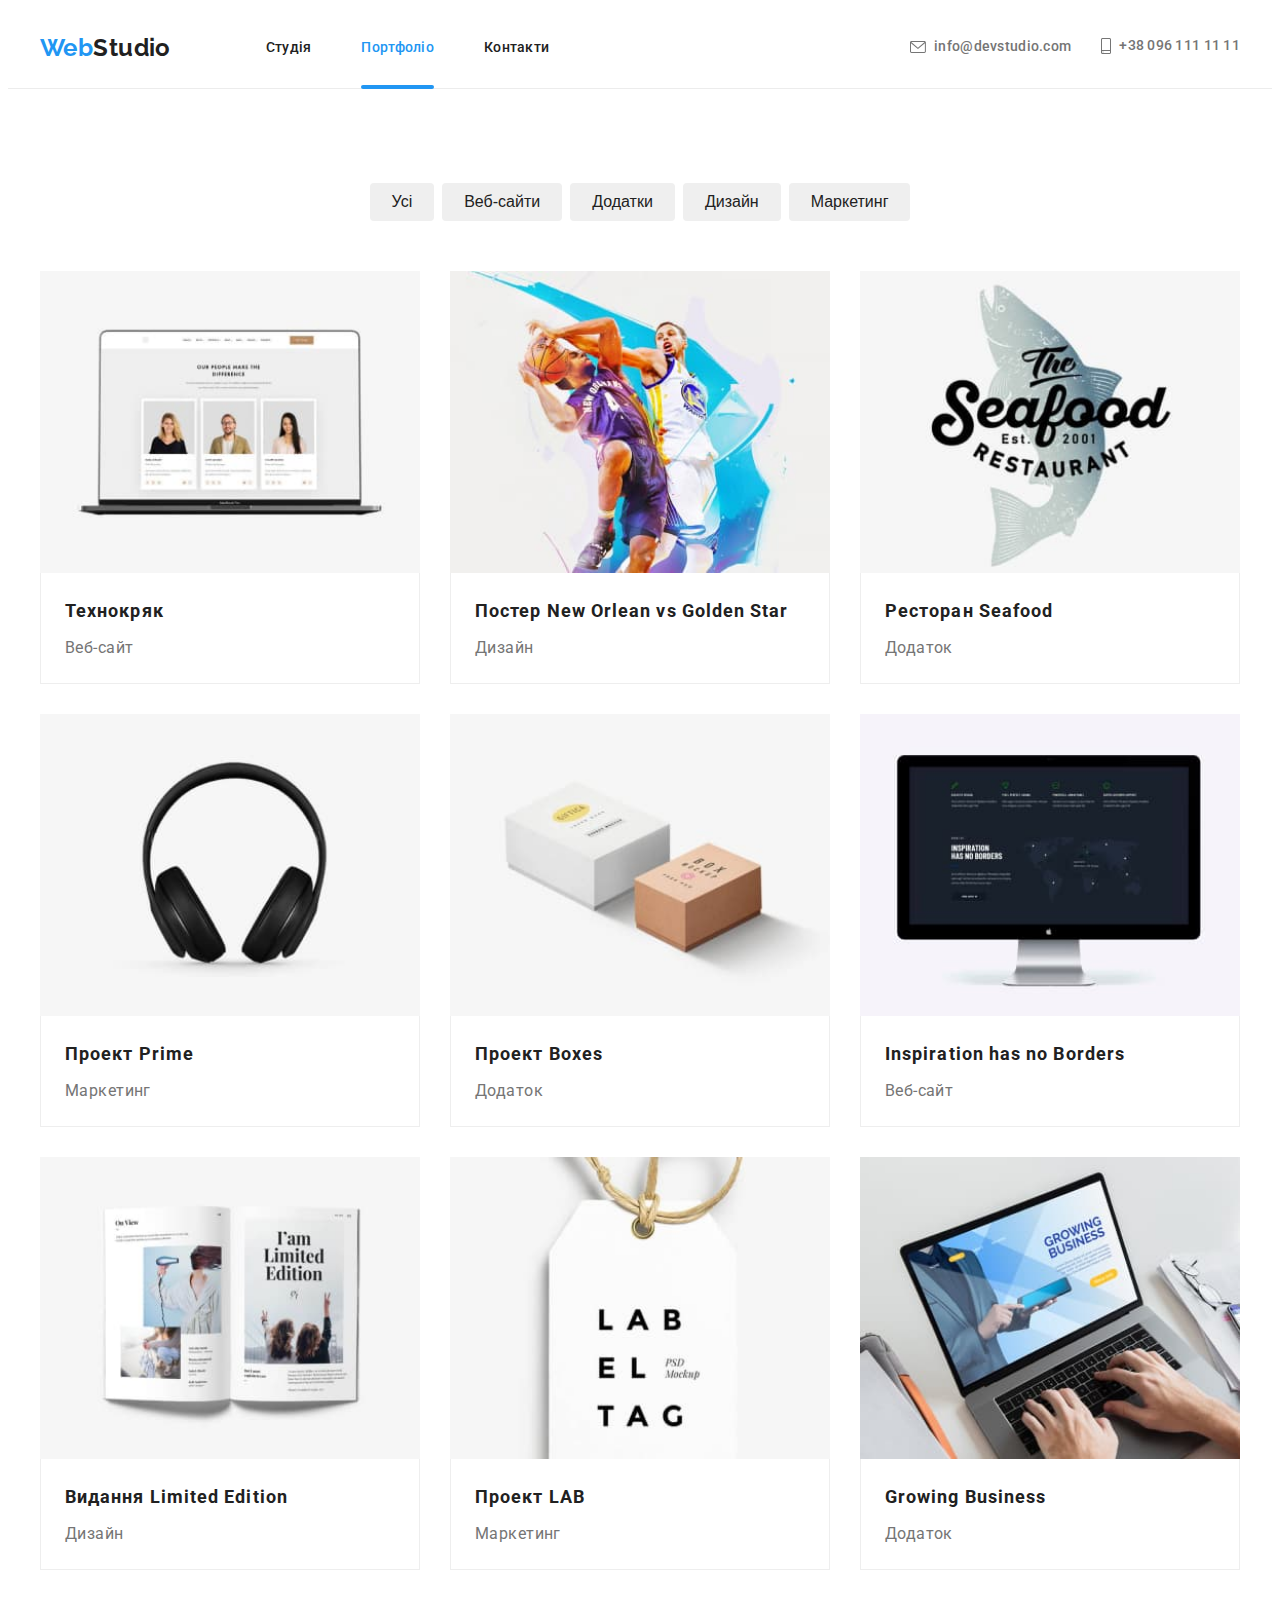
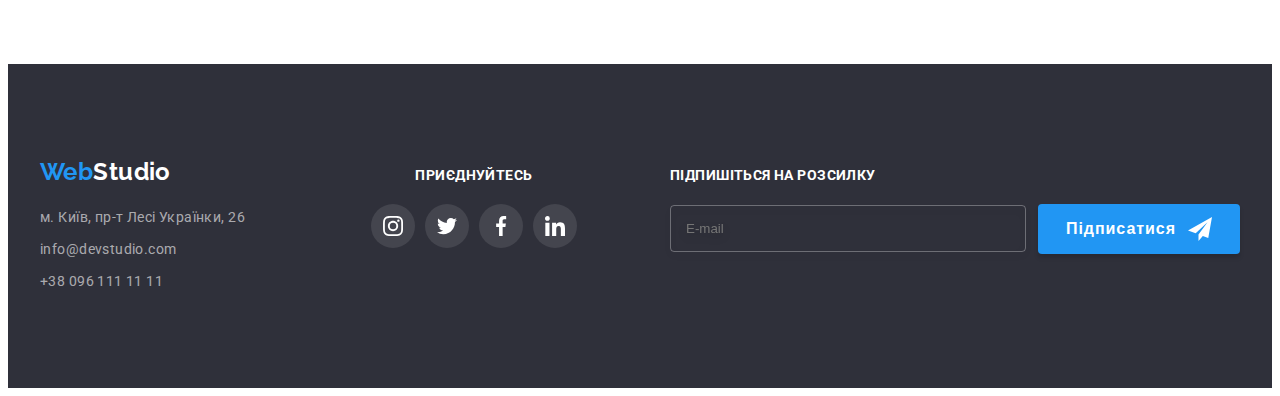
==== commit 9a546b28: "Виправлення 2" ====
--- a/portfolio.html
+++ b/portfolio.html
@@ -81,7 +81,7 @@
 									<a class="mobile-nav__link" href="./index.html">Студія</a>
 								</li>
 								<li class="mobile-nav__item">
-									<a class="mobile-nav__link mobile-nav__indicator" href="./portfolio.html">Портфоліо</a>
+									<a class="mobile-nav__link current" href="./portfolio.html">Портфоліо</a>
 								</li>
 								<li class="mobile-nav__item">
 									<a class="mobile-nav__link" href="">Контакти</a>
@@ -598,12 +598,11 @@
 		</main>
 
 		<!-- footer -->
-		<footer class="footer section--footer">
+		<footer class="footer section">
 			<div class="footer__container">
 				<div class="group-contacts">
 					<a class="logo footer__logo" href="./index.html" lang="en">
-						Web
-						<span class="logo__studio logo__studio--white">Studio</span>
+						Web<span class="logo__studio logo__studio--white">Studio</span>
 					</a>
 					<address>
 						<ul class="group-contacts__list">
--- a/css/main.min.css
+++ b/css/main.min.css
@@ -1 +1 @@
-body{font-family:"Roboto",sans-serif;font-size:14px;letter-spacing:.03em;color:#757575}h1,h2,h3,h4,h5,h6,p{margin:0}ul,ol{margin:0;padding-left:0%;list-style:none}a{text-decoration:none;color:inherit}img{display:block;height:auto}button{cursor:pointer;border:0;padding:0}.container{position:relative;width:100%;margin:0 auto;padding-left:15px;padding-right:15px}@media screen and (min-width: 480px){.container{width:480px;position:relative}}@media screen and (min-width: 768px){.container{width:768px}}@media screen and (min-width: 1200px){.container{width:1200px}}.container--modal-window{width:100%;margin:0 auto;padding:15px 15px}@media screen and (min-width: 480px){.container--modal-window{padding:93px 15px}}.section{padding-top:60px;padding-bottom:60px}@media screen and (min-width: 1200px){.section{padding-top:94px;padding-bottom:94px}}@media screen and (min-width: 1200px){.section--footer{padding-top:60px;padding-bottom:60px}}.section--alternative-bg{background-color:#f5f4fa}.section__title{margin-bottom:30px;font-weight:700;font-size:28px;line-height:1.18;text-align:center;letter-spacing:.03em;color:#212121}@media screen and (min-width: 1200px){.section__title{margin-bottom:50px}}.section--no-padding-top{padding-top:0;display:none}@media screen and (min-width: 1200px){.section--no-padding-top{display:block}}.socials-list{display:-webkit-box;display:-ms-flexbox;display:flex;-webkit-box-pack:center;-ms-flex-pack:center;justify-content:center}.socials-list__item:not(:last-child){margin-right:10px}.socials-list__link{display:-webkit-box;display:-ms-flexbox;display:flex;width:44px;height:44px;-webkit-box-align:center;-ms-flex-align:center;align-items:center;-webkit-box-pack:center;-ms-flex-pack:center;justify-content:center;border-radius:50%;-webkit-transition:background-color 250ms cubic-bezier(0.4, 0, 0.2, 1);transition:background-color 250ms cubic-bezier(0.4, 0, 0.2, 1)}.socials-list__link:hover,.socials-list__link:focus{background-color:#2196f3}.socials-list__link--dark-bg{background-color:rgba(255,255,255,.1)}.socials-list__icon{fill:#afb1b8;-webkit-transition:fill 250ms cubic-bezier(0.4, 0, 0.2, 1);transition:fill 250ms cubic-bezier(0.4, 0, 0.2, 1)}.socials-list__link:hover .socials-list__icon,.socials-list__link:focus .socials-list__icon{fill:#fff}.socials-list__icon--white-icon{fill:#fff}.is-hidden{opacity:0;pointer-events:none}.agreement__input--visually-hidden,.section__title--visually-hidden{position:absolute;width:1px;height:1px;margin:-1px;border:0;padding:0;white-space:nowrap;-webkit-clip-path:inset(100%);clip-path:inset(100%);clip:rect(0 0 0 0);overflow:hidden}.modal__button,.group-subscription__btn,.hero__btn{-webkit-box-align:center;-ms-flex-align:center;align-items:center;background-color:#2196f3;-webkit-box-shadow:0px 4px 4px rgba(0,0,0,.15);box-shadow:0px 4px 4px rgba(0,0,0,.15);border-radius:4px;font-weight:700;font-size:16px;line-height:1.88;text-align:center;letter-spacing:.06em;color:#fff;-webkit-transition:background-color 250ms cubic-bezier(0.4, 0, 0.2, 1);transition:background-color 250ms cubic-bezier(0.4, 0, 0.2, 1)}.benefits__subtitle{font-weight:700;text-transform:uppercase;color:#212121}.logo{padding-top:16px;padding-bottom:16px;font-family:"Raleway",sans-serif;font-weight:700;font-size:24px;line-height:1.17;color:#2196f3}@media screen and (min-width: 768px){.logo{padding-top:0;padding-bottom:0}}.logo__studio{color:#212121}.logo__studio--white{color:#fff}.backdrop{position:fixed;top:0;left:0;width:100%;height:100%;background-color:rgba(0,0,0,.2);-webkit-transition:opacity 250ms cubic-bezier(0.4, 0, 0.2, 1);transition:opacity 250ms cubic-bezier(0.4, 0, 0.2, 1)}.header{border-bottom:1px solid #ececec}.header__container{display:-webkit-box;display:-ms-flexbox;display:flex;-webkit-box-align:center;-ms-flex-align:center;align-items:center}.menu{display:none}@media screen and (min-width: 768px){.menu{display:-webkit-box;display:-ms-flexbox;display:flex}}.menu-btn{position:absolute;top:10px;right:15px;width:40px;height:40px;background-color:rgba(0,0,0,0)}@media screen and (min-width: 768px){.menu-btn{display:none}}.menu-btn__open{fill:#212121;-webkit-transition:fill 250ms cubic-bezier(0.4, 0, 0.2, 1);transition:fill 250ms cubic-bezier(0.4, 0, 0.2, 1)}.menu-btn__open:hover,.menu-btn__open:focus{fill:#2196f3}.nav{display:none}@media screen and (min-width: 768px){.nav{display:-webkit-box;display:-ms-flexbox;display:flex;margin-left:87px}}@media screen and (min-width: 1200px){.nav{margin-left:95px}}.nav__list{display:-webkit-box;display:-ms-flexbox;display:flex}.nav__item:not(:last-child){margin-right:50px}.nav__link{position:relative;display:block;padding-top:32px;padding-bottom:32px;font-weight:500;font-size:14px;line-height:1.14;letter-spacing:.02em;color:#212121;-webkit-transition:color 250ms cubic-bezier(0.4, 0, 0.2, 1);transition:color 250ms cubic-bezier(0.4, 0, 0.2, 1)}.nav__link:hover,.nav__link:focus{color:#2196f3}.nav__link--indicator{color:#2196f3}.nav__link--indicator::after{position:absolute;bottom:-1px;left:0;content:"";display:block;width:100%;height:4px;background-color:#2196f3;border-radius:2px}.contacts{display:none}@media screen and (min-width: 768px){.contacts{display:-webkit-box;display:-ms-flexbox;display:flex;-webkit-box-orient:vertical;-webkit-box-direction:normal;-ms-flex-direction:column;flex-direction:column;margin-left:96px}}@media screen and (min-width: 1200px){.contacts{-webkit-box-orient:horizontal;-webkit-box-direction:normal;-ms-flex-direction:row;flex-direction:row;-webkit-box-align:center;-ms-flex-align:center;align-items:center;margin-left:auto}}.contacts__item:not(:last-child){margin-bottom:10px}@media screen and (min-width: 1200px){.contacts__item:not(:last-child){margin-right:30px;margin-bottom:0}}.contacts__link{display:-webkit-inline-box;display:-ms-inline-flexbox;display:inline-flex;-webkit-box-align:center;-ms-flex-align:center;align-items:center;font-weight:500;font-size:12px;line-height:1.67;letter-spacing:.02em;height:14px;-webkit-transition:color 250ms cubic-bezier(0.4, 0, 0.2, 1);transition:color 250ms cubic-bezier(0.4, 0, 0.2, 1)}.contacts__link:hover,.contacts__link:focus{color:#2196f3}@media screen and (min-width: 1200px){.contacts__link{font-size:14px;line-height:1.14}}.contacts__icon{margin-right:8px;fill:#757575;-webkit-transition:fill 250ms cubic-bezier(0.4, 0, 0.2, 1);transition:fill 250ms cubic-bezier(0.4, 0, 0.2, 1)}.contacts__link:hover .contacts__icon,.contacts__link:focus .contacts__icon{fill:#2196f3}.menu-btn-close{position:absolute;top:10px;right:15px;width:40px;height:40px;background-color:rgba(0,0,0,0)}.menu-btn-close__icon{fill:#212121;-webkit-transition:fill 250ms cubic-bezier(0.4, 0, 0.2, 1);transition:fill 250ms cubic-bezier(0.4, 0, 0.2, 1)}.menu-btn-close__icon:hover,.menu-btn-close__icon:focus{fill:#2196f3}.mobile-menu{position:fixed;z-index:1;background-color:#fff;top:0;left:0;width:100vw;height:100vh}.mobile-menu__container{position:relative;width:100%;margin-left:auto;margin-right:auto;padding:48px 40px;height:100%;display:-webkit-box;display:-ms-flexbox;display:flex;-webkit-box-orient:vertical;-webkit-box-direction:normal;-ms-flex-direction:column;flex-direction:column;-webkit-box-pack:justify;-ms-flex-pack:justify;justify-content:space-between}@media screen and (min-width: 480px){.mobile-menu__container{width:480px}}.mobile-nav__item:not(:last-child){margin-bottom:32px}.mobile-nav__link{font-weight:500;font-size:30px;line-height:1.17;letter-spacing:.02em;color:#212121;-webkit-transition:color 250ms cubic-bezier(0.4, 0, 0.2, 1);transition:color 250ms cubic-bezier(0.4, 0, 0.2, 1)}@media screen and (min-width: 480px){.mobile-nav__link{font-size:40px}}.mobile-nav__link:hover,.mobile-nav__link:focus{color:#2196f3}.mobile-nav__indicator{color:#2196f3}.mobile-contacts{margin-bottom:34px}@media screen and (min-width: 480px){.mobile-contacts{margin-bottom:64px}}.mobile-contacts__item:not(:last-child){margin-bottom:22px}.mobile-contacts__link{font-weight:500;font-size:20px;line-height:1.17;letter-spacing:.02em}.mobile-contacts__link:hover,.mobile-contacts__link:focus{font-size:24px;color:#2196f3}@media screen and (min-width: 480px){.mobile-contacts__link{font-size:24px}.mobile-contacts__link:hover,.mobile-contacts__link:focus{font-size:34px;color:#2196f3}}.mobile-contacts__link--blue{color:#2196f3;font-size:24px;line-height:1.18}@media screen and (min-width: 480px){.mobile-contacts__link--blue{font-size:34px}}.mobile-socials{width:200px;display:-webkit-box;display:-ms-flexbox;display:flex;-ms-flex-wrap:wrap;flex-wrap:wrap;-webkit-box-pack:left;-ms-flex-pack:left;justify-content:left;gap:10px;margin-bottom:70px}@media screen and (min-width: 480px){.mobile-socials{width:100%;margin-bottom:0px}}.mobile-socials__item{display:inline-block}@media screen and (min-width: 480px){.mobile-socials__item:not(:last-child){padding-right:10px;margin-right:10px;border-right:1px solid rgba(33,33,33,.2)}}.mobile-socials__link{font-weight:500;font-size:18px;line-height:1.22;letter-spacing:.02em;color:#2196f3}.hero{background-color:#515151;background-image:-webkit-gradient(linear, left top, right top, from(rgba(47, 48, 58, 0.4)), to(rgba(47, 48, 58, 0.4))),url(../images/studio/hero/hero-mob.jpg);background-image:linear-gradient(to right, rgba(47, 48, 58, 0.4), rgba(47, 48, 58, 0.4)),url(../images/studio/hero/hero-mob.jpg);background-repeat:no-repeat;background-position:center;background-size:cover;padding-top:118px;padding-bottom:118px;text-align:center}@media(min-device-pixel-ratio: 2),(-webkit-min-device-pixel-ratio: 2),(min-resolution: 192dpi),(min-resolution: 2dppx){.hero{background-image:-webkit-gradient(linear, left top, right top, from(rgba(47, 48, 58, 0.4)), to(rgba(47, 48, 58, 0.4))),url(../images/studio/hero/hero-mob-x2.jpg);background-image:linear-gradient(to right, rgba(47, 48, 58, 0.4), rgba(47, 48, 58, 0.4)),url(../images/studio/hero/hero-mob-x2.jpg)}}@media screen and (min-width: 768px){.hero{padding-top:118px;padding-bottom:118px;background-image:-webkit-gradient(linear, left top, right top, from(rgba(47, 48, 58, 0.4)), to(rgba(47, 48, 58, 0.4))),url(../images/studio/hero/hero-tab.jpg);background-image:linear-gradient(to right, rgba(47, 48, 58, 0.4), rgba(47, 48, 58, 0.4)),url(../images/studio/hero/hero-tab.jpg)}}@media screen and (min-width: 768px)and (min-device-pixel-ratio: 2),screen and (min-width: 768px)and (-webkit-min-device-pixel-ratio: 2),screen and (min-width: 768px)and (min-resolution: 192dpi),screen and (min-width: 768px)and (min-resolution: 2dppx){.hero{background-image:-webkit-gradient(linear, left top, right top, from(rgba(47, 48, 58, 0.4)), to(rgba(47, 48, 58, 0.4))),url(../images/studio/hero/hero-tab-x2.jpg);background-image:linear-gradient(to right, rgba(47, 48, 58, 0.4), rgba(47, 48, 58, 0.4)),url(../images/studio/hero/hero-tab-x2.jpg)}}@media screen and (min-width: 1200px){.hero{padding-top:200px;padding-bottom:200px;background-image:-webkit-gradient(linear, left top, right top, from(rgba(47, 48, 58, 0.4)), to(rgba(47, 48, 58, 0.4))),url(../images/studio/hero/hero-desc.jpg);background-image:linear-gradient(to right, rgba(47, 48, 58, 0.4), rgba(47, 48, 58, 0.4)),url(../images/studio/hero/hero-desc.jpg)}}@media screen and (min-width: 1200px)and (min-device-pixel-ratio: 2),screen and (min-width: 1200px)and (-webkit-min-device-pixel-ratio: 2),screen and (min-width: 1200px)and (min-resolution: 192dpi),screen and (min-width: 1200px)and (min-resolution: 2dppx){.hero{background-image:-webkit-gradient(linear, left top, right top, from(rgba(47, 48, 58, 0.4)), to(rgba(47, 48, 58, 0.4))),url(../images/studio/hero/hero-desc-x2.jpg);background-image:linear-gradient(to right, rgba(47, 48, 58, 0.4), rgba(47, 48, 58, 0.4)),url(../images/studio/hero/hero-desc-x2.jpg)}}.hero__title{margin-bottom:30px;font-weight:900;font-size:26px;line-height:1.62;text-align:center;letter-spacing:.06em;text-transform:uppercase;color:#fff}@media screen and (min-width: 1200px){.hero__title{font-size:44px;line-height:1.36}}.hero__btn{padding:10px 23px}.benefits{display:-webkit-box;display:-ms-flexbox;display:flex;-ms-flex-wrap:wrap;flex-wrap:wrap;gap:30px}.benefits__item{width:100%}@media screen and (min-width: 768px){.benefits__item{width:354px}}@media screen and (min-width: 1200px){.benefits__item{width:270px}}.benefits__icon{margin-bottom:30px;display:-webkit-box;display:-ms-flexbox;display:flex;width:100%;height:120px;-webkit-box-align:center;-ms-flex-align:center;align-items:center;-webkit-box-pack:center;-ms-flex-pack:center;justify-content:center;background-color:#f5f4fa;border-radius:4px}.benefits__subtitle{margin-bottom:10px;font-size:14px;line-height:1.14;letter-spacing:.03em;text-align:center}@media screen and (min-width: 768px){.benefits__subtitle{text-align:left}}.benefits__text{line-height:1.71}.service{display:-webkit-box;display:-ms-flexbox;display:flex;gap:30px}.service__item{position:relative;width:calc((100% - 60px)/3)}.service__text{position:absolute;left:0;bottom:0;display:-webkit-box;display:-ms-flexbox;display:flex;text-align:center;-webkit-box-pack:center;-ms-flex-pack:center;justify-content:center;width:100%;height:70px;padding-top:27px;padding-bottom:27px;font-weight:700;line-height:1.14;text-transform:uppercase;color:#fff;background-color:rgba(47,48,58,.8)}.team{display:-webkit-box;display:-ms-flexbox;display:flex;-webkit-box-orient:vertical;-webkit-box-direction:normal;-ms-flex-direction:column;flex-direction:column}@media screen and (min-width: 768px){.team{-webkit-box-orient:horizontal;-webkit-box-direction:normal;-ms-flex-direction:row;flex-direction:row;-ms-flex-wrap:wrap;flex-wrap:wrap;gap:30px}}.team__item{background-color:#fff;-webkit-box-shadow:0px 1px 3px rgba(0,0,0,.12),0px 1px 1px rgba(0,0,0,.14),0px 2px 1px rgba(0,0,0,.2);box-shadow:0px 1px 3px rgba(0,0,0,.12),0px 1px 1px rgba(0,0,0,.14),0px 2px 1px rgba(0,0,0,.2);border-radius:0px 0px 4px 4px}@media screen and (min-width: 768px){.team__item{width:354px}}@media screen and (min-width: 1200px){.team__item{width:270px}}.team__img{display:block;width:100%;height:auto}@media screen and (min-width: 768px){.team__img{width:354px;height:374px}}@media screen and (min-width: 1200px){.team__img{width:270px;height:260px}}.team__description{padding-top:30px;padding-bottom:24px}.team__title{margin-bottom:10px;font-weight:500;font-size:16px;line-height:1.19;text-align:center;color:#212121}.team__text{margin-bottom:16px;font-size:16px;line-height:1.19;text-align:center}.clients{display:-webkit-box;display:-ms-flexbox;display:flex;-ms-flex-wrap:wrap;flex-wrap:wrap;gap:30px}.clients__item{-ms-flex-preferred-size:calc((100% - 30px)/2);flex-basis:calc((100% - 30px)/2)}@media screen and (min-width: 768px){.clients__item{-ms-flex-preferred-size:calc((100% - 60px)/3);flex-basis:calc((100% - 60px)/3)}}@media screen and (min-width: 1200px){.clients__item{-ms-flex-preferred-size:calc((100% - 150px)/6);flex-basis:calc((100% - 150px)/6)}}.clients__link{display:-webkit-inline-box;display:-ms-inline-flexbox;display:inline-flex;-webkit-box-align:center;-ms-flex-align:center;align-items:center;-webkit-box-pack:center;-ms-flex-pack:center;justify-content:center;width:100%;height:92px;border:1px solid #afb1b8;border-radius:4px;-webkit-transition:border 250ms cubic-bezier(0.4, 0, 0.2, 1);transition:border 250ms cubic-bezier(0.4, 0, 0.2, 1)}.clients__link:hover,.clients__link:focus{border:1px solid #2196f3}.clients__icon{fill:#afb1b8;-webkit-transition:fill 250ms cubic-bezier(0.4, 0, 0.2, 1);transition:fill 250ms cubic-bezier(0.4, 0, 0.2, 1)}.clients__link:hover .clients__icon,.clients__link:focus .clients__icon{fill:#2196f3}.footer{background-color:#2f303a}.footer__container{display:-webkit-box;display:-ms-flexbox;display:flex;-webkit-box-orient:vertical;-webkit-box-direction:normal;-ms-flex-direction:column;flex-direction:column;-webkit-box-align:center;-ms-flex-align:center;align-items:center;width:100%;margin:0 auto;padding-left:15px;padding-right:15px}@media screen and (max-width: 1199px){.footer__container{gap:60px}}@media screen and (min-width: 768px){.footer__container{width:768px;-webkit-box-orient:horizontal;-webkit-box-direction:normal;-ms-flex-direction:row;flex-direction:row;-ms-flex-wrap:wrap;flex-wrap:wrap;-webkit-box-align:start;-ms-flex-align:start;align-items:flex-start;-ms-flex-pack:distribute;justify-content:space-around}}@media screen and (min-width: 1200px){.footer__container{width:1200px;-ms-flex-wrap:nowrap;flex-wrap:nowrap;-webkit-box-align:baseline;-ms-flex-align:baseline;align-items:baseline}}.group-contacts{display:-webkit-box;display:-ms-flexbox;display:flex;-webkit-box-orient:vertical;-webkit-box-direction:normal;-ms-flex-direction:column;flex-direction:column;-webkit-box-align:center;-ms-flex-align:center;align-items:center}@media screen and (min-width: 1200px){.group-contacts{margin-bottom:0;-webkit-box-align:start;-ms-flex-align:start;align-items:start;-webkit-box-flex:1;-ms-flex-positive:1;flex-grow:1}}.footer__logo{margin-bottom:20px;padding-top:0;padding-bottom:0}.group-contacts__list{display:-webkit-box;display:-ms-flexbox;display:flex;-webkit-box-orient:vertical;-webkit-box-direction:normal;-ms-flex-direction:column;flex-direction:column;-webkit-box-align:center;-ms-flex-align:center;align-items:center}@media screen and (min-width: 1200px){.group-contacts__list{-webkit-box-align:start;-ms-flex-align:start;align-items:start}}.group-contacts__item:not(:last-child){margin-bottom:8px}.group-contacts__link{font-style:normal;line-height:1.71;color:rgba(255,255,255,.6);-webkit-transition:color 250ms cubic-bezier(0.4, 0, 0.2, 1);transition:color 250ms cubic-bezier(0.4, 0, 0.2, 1)}.group-contacts__link:hover,.group-contacts__link:focus{color:#fff}.group-socials{display:-webkit-box;display:-ms-flexbox;display:flex;-webkit-box-orient:vertical;-webkit-box-direction:normal;-ms-flex-direction:column;flex-direction:column;-webkit-box-align:center;-ms-flex-align:center;align-items:center}@media screen and (min-width: 1200px){.group-socials{margin-bottom:0;margin-left:70px}}.group-socials__call{margin-bottom:20px;line-height:1.14;text-transform:uppercase;color:#fff}.group-subscription{display:-webkit-box;display:-ms-flexbox;display:flex;-webkit-box-orient:vertical;-webkit-box-direction:normal;-ms-flex-direction:column;flex-direction:column;-webkit-box-align:center;-ms-flex-align:center;align-items:center;width:100%}@media screen and (min-width: 1200px){.group-subscription{display:block;width:570px;margin-left:93px}}.group-subscription__call{display:block;margin-bottom:20px;line-height:1.14;text-transform:uppercase;color:#fff}.group-subscription__form{display:-webkit-box;display:-ms-flexbox;display:flex;-webkit-box-orient:vertical;-webkit-box-direction:normal;-ms-flex-direction:column;flex-direction:column;-webkit-box-align:center;-ms-flex-align:center;align-items:center;width:100%}@media screen and (min-width: 480px){.group-subscription__form{width:450px}}@media screen and (min-width: 1200px){.group-subscription__form{-webkit-box-orient:horizontal;-webkit-box-direction:normal;-ms-flex-direction:row;flex-direction:row;width:570px}}.group-subscription__input{margin-bottom:20px;width:100%;padding:15px;background-color:rgba(0,0,0,0);border:1px solid rgba(255,255,255,.3);-webkit-filter:drop-shadow(0px 4px 4px rgba(0, 0, 0, 0.15));filter:drop-shadow(0px 4px 4px rgba(0, 0, 0, 0.15));border-radius:4px}@media screen and (min-width: 768px){.group-subscription__input{width:450px}}@media screen and (min-width: 1200px){.group-subscription__input{margin-bottom:0;margin-right:12px;width:358px}}.group-subscription__btn{display:-webkit-box;display:-ms-flexbox;display:flex;-webkit-box-align:center;-ms-flex-align:center;align-items:center;padding:10px 28px}.group-subscription__icon{margin-left:12px;fill:#fff}.filter{display:-webkit-box;display:-ms-flexbox;display:flex;-ms-flex-wrap:wrap;flex-wrap:wrap;margin-bottom:40px}@media screen and (max-width: 767px){.filter{max-width:326px}}@media screen and (min-width: 768px){.filter{-ms-flex-wrap:nowrap;flex-wrap:nowrap;margin-bottom:30px;-webkit-box-pack:center;-ms-flex-pack:center;justify-content:center}}@media screen and (min-width: 1200px){.filter{margin-bottom:50px}}.filter__item:not(:last-child){margin-right:8px}@media screen and (max-width: 767px){.filter__item:not(:nth-child(n+4)){margin-bottom:15px}}.filter__btn{padding:6px 22px;border-radius:4px;font-weight:500;font-size:16px;line-height:1.62;text-align:center;color:#212121;-webkit-transition:color 250ms cubic-bezier(0.4, 0, 0.2, 1),background-color 250ms cubic-bezier(0.4, 0, 0.2, 1),-webkit-box-shadow 250ms cubic-bezier(0.4, 0, 0.2, 1);transition:color 250ms cubic-bezier(0.4, 0, 0.2, 1),background-color 250ms cubic-bezier(0.4, 0, 0.2, 1),-webkit-box-shadow 250ms cubic-bezier(0.4, 0, 0.2, 1);transition:color 250ms cubic-bezier(0.4, 0, 0.2, 1),background-color 250ms cubic-bezier(0.4, 0, 0.2, 1),box-shadow 250ms cubic-bezier(0.4, 0, 0.2, 1);transition:color 250ms cubic-bezier(0.4, 0, 0.2, 1),background-color 250ms cubic-bezier(0.4, 0, 0.2, 1),box-shadow 250ms cubic-bezier(0.4, 0, 0.2, 1),-webkit-box-shadow 250ms cubic-bezier(0.4, 0, 0.2, 1)}.filter__btn:hover,.filter__btn:focus{color:#fff;background-color:#2196f3;-webkit-box-shadow:0px 3px 1px rgba(0,0,0,.1),0px 1px 2px rgba(0,0,0,.08),0px 2px 2px rgba(0,0,0,.12);box-shadow:0px 3px 1px rgba(0,0,0,.1),0px 1px 2px rgba(0,0,0,.08),0px 2px 2px rgba(0,0,0,.12)}.works{display:-webkit-box;display:-ms-flexbox;display:flex;-ms-flex-wrap:wrap;flex-wrap:wrap;gap:30px;-webkit-box-flex:1;-ms-flex-positive:1;flex-grow:1}.works__item{-ms-flex-preferred-size:100%;flex-basis:100%}@media screen and (min-width: 768px){.works__item{-ms-flex-preferred-size:calc((100% - 30px)/2);flex-basis:calc((100% - 30px)/2)}}@media screen and (min-width: 1200px){.works__item{-ms-flex-preferred-size:calc((100% - 60px)/3);flex-basis:calc((100% - 60px)/3)}}.works__link{display:-webkit-box;display:-ms-flexbox;display:flex;-webkit-box-orient:vertical;-webkit-box-direction:normal;-ms-flex-direction:column;flex-direction:column;height:100%;-webkit-transition:-webkit-box-shadow 250ms cubic-bezier(0.4, 0, 0.2, 1);transition:-webkit-box-shadow 250ms cubic-bezier(0.4, 0, 0.2, 1);transition:box-shadow 250ms cubic-bezier(0.4, 0, 0.2, 1);transition:box-shadow 250ms cubic-bezier(0.4, 0, 0.2, 1), -webkit-box-shadow 250ms cubic-bezier(0.4, 0, 0.2, 1)}.works__link:hover,.works__link:focus{-webkit-box-shadow:0px 1px 1px rgba(0,0,0,.12),0px 4px 4px rgba(0,0,0,.06),1px 4px 6px rgba(0,0,0,.16);box-shadow:0px 1px 1px rgba(0,0,0,.12),0px 4px 4px rgba(0,0,0,.06),1px 4px 6px rgba(0,0,0,.16)}.works__img{width:100%;height:auto}.popup-item{position:relative;overflow:hidden}.popup-item__text{position:absolute;top:100%;left:0;width:100%;height:294px;padding-right:24px;padding-left:24px;display:-webkit-box;display:-ms-flexbox;display:flex;-webkit-box-align:center;-ms-flex-align:center;align-items:center;font-size:18px;line-height:1.56;letter-spacing:.03em;color:#fff;background-color:rgba(33,150,243,.9);-webkit-transition:top 250ms cubic-bezier(0.4, 0, 0.2, 1);transition:top 250ms cubic-bezier(0.4, 0, 0.2, 1)}.works__link:hover .popup-item__text,.works__link:focus .popup-item__text{top:0}.works__description{-webkit-box-flex:1;-ms-flex-positive:1;flex-grow:1;padding:20px 24px;border-right:1px solid #eee;border-bottom:1px solid #eee;border-left:1px solid #eee}.works__subtitle{margin-bottom:4px;font-weight:700;font-size:18px;line-height:2;letter-spacing:.06em;color:#212121}.works__text{font-size:16px;line-height:1.88;color:#757575}.modal{position:absolute;top:50%;left:50%;-webkit-transform:translate(-50%, -50%);transform:translate(-50%, -50%);display:-webkit-box;display:-ms-flexbox;display:flex;-webkit-box-orient:vertical;-webkit-box-direction:normal;-ms-flex-direction:column;flex-direction:column;-webkit-box-align:center;-ms-flex-align:center;align-items:center;width:100%;padding:40px;background-color:#fff}@media screen and (min-width: 480px){.modal{width:450px}}@media screen and (min-width: 1200px){.modal{width:528px;min-height:581px}}.btn-close{position:absolute;display:-webkit-box;display:-ms-flexbox;display:flex;-webkit-box-align:center;-ms-flex-align:center;align-items:center;-webkit-box-pack:center;-ms-flex-pack:center;justify-content:center;top:8px;right:8px;width:30px;height:30px;border-radius:50%;border:1px solid rgba(0,0,0,.1);background-color:rgba(0,0,0,0)}.btn-close__icon{fill:#000;-webkit-transition:fill 250ms cubic-bezier(0.4, 0, 0.2, 1);transition:fill 250ms cubic-bezier(0.4, 0, 0.2, 1)}.btn-close:hover .btn-close__icon,.btn-close:focus .btn-close__icon{fill:#2196f3}.modal__call{margin-bottom:7px;font-size:14px;line-height:1.5;letter-spacing:.03em;text-align:center;color:#212121}@media screen and (min-width: 480px){.modal__call{margin-bottom:12px;font-size:20px}}@media screen and (min-width: 1200px){.modal__call{font-size:20px;line-height:1.15}}.modal__form{width:100%;display:-webkit-box;display:-ms-flexbox;display:flex;-webkit-box-orient:vertical;-webkit-box-direction:normal;-ms-flex-direction:column;flex-direction:column;-webkit-box-align:center;-ms-flex-align:center;align-items:center}.date{position:relative;margin-bottom:10px;width:100%}.date__icon{position:absolute;fill:#212121;bottom:11px;left:12px;-webkit-transition:fill 250ms cubic-bezier(0.4, 0, 0.2, 1);transition:fill 250ms cubic-bezier(0.4, 0, 0.2, 1)}.date:focus-within .date__icon{fill:#2196f3}.date__name{display:block;margin-bottom:2px;font-size:10px;line-height:1.67;letter-spacing:.01em}@media screen and (min-width: 480px){.date__name{font-size:12px;margin-bottom:4px}}.date__input{width:100%;height:40px;padding-left:42px;border:1px solid rgba(33,33,33,.2);border-radius:4px;-webkit-transition:border 250ms cubic-bezier(0.4, 0, 0.2, 1);transition:border 250ms cubic-bezier(0.4, 0, 0.2, 1)}.date:focus-within .date__input{border:1px solid #2196f3}.comment{width:100%;margin-bottom:10px}@media screen and (min-width: 480px){.comment{margin-bottom:20px}}.comment__name{display:block;margin-bottom:2px;font-size:10px;line-height:1.67;letter-spacing:.01em}@media screen and (min-width: 480px){.comment__name{margin-bottom:4px;font-size:12px}}.comment__input{width:100%;height:80px;border:1px solid rgba(33,33,33,.2);border-radius:4px;padding:12px 16px}@media screen and (min-width: 480px){.comment__input{height:120px}}.comment__input::-webkit-input-placeholder{line-height:1.14;letter-spacing:.01em;color:rgba(117,117,117,.5)}.comment__input::-moz-placeholder{line-height:1.14;letter-spacing:.01em;color:rgba(117,117,117,.5)}.comment__input:-ms-input-placeholder{line-height:1.14;letter-spacing:.01em;color:rgba(117,117,117,.5)}.comment__input::-ms-input-placeholder{line-height:1.14;letter-spacing:.01em;color:rgba(117,117,117,.5)}.comment__input::placeholder{line-height:1.14;letter-spacing:.01em;color:rgba(117,117,117,.5)}@media screen and (min-width: 1200px){.comment__input::-webkit-input-placeholder{font-size:12px;line-height:1.17}.comment__input::-moz-placeholder{font-size:12px;line-height:1.17}.comment__input:-ms-input-placeholder{font-size:12px;line-height:1.17}.comment__input::-ms-input-placeholder{font-size:12px;line-height:1.17}.comment__input::placeholder{font-size:12px;line-height:1.17}}.agreement{position:relative;display:-webkit-box;display:-ms-flexbox;display:flex;-webkit-box-align:center;-ms-flex-align:center;align-items:center;margin-bottom:15px}@media screen and (min-width: 480px){.agreement{margin-bottom:30px}}.agreement__input:focus+.agreement__icon{outline:2px solid #005fcc;outline-width:1px}.agreement__input:checked+.agreement__icon{background-color:#2196f3;border:2px solid #2196f3}.agreement__input:checked+.agreement__icon .agreement__active{fill:#fff}.agreement__icon{position:relative;display:block;width:13px;height:13px;border:2px solid #212121;border-radius:2px;-webkit-transition:background-color 2500ms cubic-bezier(0.4, 0, 0.2, 1);transition:background-color 2500ms cubic-bezier(0.4, 0, 0.2, 1);-webkit-transition:border 250ms cubic-bezier(0.4, 0, 0.2, 1);transition:border 250ms cubic-bezier(0.4, 0, 0.2, 1)}@media screen and (min-width: 480px){.agreement__icon{width:16px;height:15px}}.agreement__active{position:absolute;bottom:-3px;left:-4px;fill:rgba(0,0,0,0)}@media screen and (min-width: 480px){.agreement__active{bottom:-2px;left:-3px}}.agreement__text{width:100%;margin-left:8px;font-size:12px;line-height:1.17}@media screen and (min-width: 1200px){.agreement__text{font-size:14px;line-height:1.71}}.agreement__link{text-decoration:underline;color:#2196f3}.modal__button{padding:5px 32px}@media screen and (min-width: 480px){.modal__button{padding:10px 52px}}.modal__button:hover,.modal__button:focus{background-color:#188ce8}/*# sourceMappingURL=main.min.css.map */+body{font-family:"Roboto",sans-serif;font-size:14px;letter-spacing:.03em;color:#757575}h1,h2,h3,h4,h5,h6,p{margin:0}ul,ol{margin:0;padding-left:0%;list-style:none}a{text-decoration:none;color:inherit}img{display:block;height:auto}button{cursor:pointer;border:0;padding:0}.container{position:relative;width:100%;margin:0 auto;padding-left:15px;padding-right:15px}@media screen and (min-width: 480px){.container{width:480px;position:relative}}@media screen and (min-width: 768px){.container{width:768px}}@media screen and (min-width: 1200px){.container{width:1200px}}.container--modal-window{width:100%;margin:0 auto;padding:15px 15px}@media screen and (min-width: 480px){.container--modal-window{padding:93px 15px}}.section{padding-top:60px;padding-bottom:60px}@media screen and (min-width: 1200px){.section{padding-top:94px;padding-bottom:94px}}.section--alternative-bg{background-color:#f5f4fa}.section__title{margin-bottom:30px;font-weight:700;font-size:28px;line-height:1.18;text-align:center;letter-spacing:.03em;color:#212121}@media screen and (min-width: 1200px){.section__title{margin-bottom:50px}}.section--no-padding-top{padding-top:0;display:none}@media screen and (min-width: 1200px){.section--no-padding-top{display:block}}.socials-list{display:-webkit-box;display:-ms-flexbox;display:flex;-webkit-box-pack:center;-ms-flex-pack:center;justify-content:center}.socials-list__item:not(:last-child){margin-right:10px}.socials-list__link{display:-webkit-box;display:-ms-flexbox;display:flex;width:44px;height:44px;-webkit-box-align:center;-ms-flex-align:center;align-items:center;-webkit-box-pack:center;-ms-flex-pack:center;justify-content:center;border-radius:50%;-webkit-transition:background-color 250ms cubic-bezier(0.4, 0, 0.2, 1);transition:background-color 250ms cubic-bezier(0.4, 0, 0.2, 1)}.socials-list__link:hover,.socials-list__link:focus{background-color:#2196f3}.socials-list__link--dark-bg{background-color:rgba(255,255,255,.1)}.socials-list__icon{fill:#afb1b8;-webkit-transition:fill 250ms cubic-bezier(0.4, 0, 0.2, 1);transition:fill 250ms cubic-bezier(0.4, 0, 0.2, 1)}.socials-list__link:hover .socials-list__icon,.socials-list__link:focus .socials-list__icon{fill:#fff}.socials-list__icon--white-icon{fill:#fff}.is-hidden{opacity:0;pointer-events:none}.agreement__input--visually-hidden,.section__title--visually-hidden{position:absolute;width:1px;height:1px;margin:-1px;border:0;padding:0;white-space:nowrap;-webkit-clip-path:inset(100%);clip-path:inset(100%);clip:rect(0 0 0 0);overflow:hidden}.modal__button,.group-subscription__btn,.hero__btn{-webkit-box-align:center;-ms-flex-align:center;align-items:center;background-color:#2196f3;-webkit-box-shadow:0px 4px 4px rgba(0,0,0,.15);box-shadow:0px 4px 4px rgba(0,0,0,.15);border-radius:4px;font-weight:700;font-size:16px;line-height:1.88;text-align:center;letter-spacing:.06em;color:#fff;-webkit-transition:background-color 250ms cubic-bezier(0.4, 0, 0.2, 1);transition:background-color 250ms cubic-bezier(0.4, 0, 0.2, 1)}.benefits__subtitle{font-weight:700;text-transform:uppercase;color:#212121}.logo{padding-top:16px;padding-bottom:16px;font-family:"Raleway",sans-serif;font-weight:700;font-size:24px;line-height:1.17;color:#2196f3}@media screen and (min-width: 768px){.logo{padding-top:0;padding-bottom:0}}.logo__studio{color:#212121}.logo__studio--white{color:#fff}.backdrop{position:fixed;top:0;left:0;width:100%;height:100%;background-color:rgba(0,0,0,.2);-webkit-transition:opacity 250ms cubic-bezier(0.4, 0, 0.2, 1);transition:opacity 250ms cubic-bezier(0.4, 0, 0.2, 1)}.header{border-bottom:1px solid #ececec}.header__container{display:-webkit-box;display:-ms-flexbox;display:flex;-webkit-box-align:center;-ms-flex-align:center;align-items:center}.menu{display:none}@media screen and (min-width: 768px){.menu{display:-webkit-box;display:-ms-flexbox;display:flex}}.menu-btn{position:absolute;top:10px;right:15px;width:40px;height:40px;background-color:rgba(0,0,0,0)}@media screen and (min-width: 768px){.menu-btn{display:none}}.menu-btn__open{fill:#212121;-webkit-transition:fill 250ms cubic-bezier(0.4, 0, 0.2, 1);transition:fill 250ms cubic-bezier(0.4, 0, 0.2, 1)}.menu-btn__open:hover,.menu-btn__open:focus{fill:#2196f3}.nav{display:none}@media screen and (min-width: 768px){.nav{display:-webkit-box;display:-ms-flexbox;display:flex;margin-left:87px}}@media screen and (min-width: 1200px){.nav{margin-left:95px}}.nav__list{display:-webkit-box;display:-ms-flexbox;display:flex}.nav__item:not(:last-child){margin-right:50px}.nav__link{position:relative;display:block;padding-top:32px;padding-bottom:32px;font-weight:500;font-size:14px;line-height:1.14;letter-spacing:.02em;color:#212121;-webkit-transition:color 250ms cubic-bezier(0.4, 0, 0.2, 1);transition:color 250ms cubic-bezier(0.4, 0, 0.2, 1)}.nav__link:hover,.nav__link:focus{color:#2196f3}.nav__link--indicator{color:#2196f3}.nav__link--indicator::after{position:absolute;bottom:-1px;left:0;content:"";display:block;width:100%;height:4px;background-color:#2196f3;border-radius:2px}.contacts{display:none}@media screen and (min-width: 768px){.contacts{display:-webkit-box;display:-ms-flexbox;display:flex;-webkit-box-orient:vertical;-webkit-box-direction:normal;-ms-flex-direction:column;flex-direction:column;margin-left:96px}}@media screen and (min-width: 1200px){.contacts{-webkit-box-orient:horizontal;-webkit-box-direction:normal;-ms-flex-direction:row;flex-direction:row;-webkit-box-align:center;-ms-flex-align:center;align-items:center;margin-left:auto}}.contacts__item:not(:last-child){margin-bottom:10px}@media screen and (min-width: 1200px){.contacts__item:not(:last-child){margin-right:30px;margin-bottom:0}}.contacts__link{display:-webkit-inline-box;display:-ms-inline-flexbox;display:inline-flex;-webkit-box-align:center;-ms-flex-align:center;align-items:center;font-weight:500;font-size:12px;line-height:1.67;letter-spacing:.02em;height:14px;-webkit-transition:color 250ms cubic-bezier(0.4, 0, 0.2, 1);transition:color 250ms cubic-bezier(0.4, 0, 0.2, 1)}.contacts__link:hover,.contacts__link:focus{color:#2196f3}@media screen and (min-width: 1200px){.contacts__link{font-size:14px;line-height:1.14}}.contacts__icon{margin-right:8px;fill:#757575;-webkit-transition:fill 250ms cubic-bezier(0.4, 0, 0.2, 1);transition:fill 250ms cubic-bezier(0.4, 0, 0.2, 1)}.contacts__link:hover .contacts__icon,.contacts__link:focus .contacts__icon{fill:#2196f3}.menu-btn-close{position:absolute;top:10px;right:15px;width:40px;height:40px;background-color:rgba(0,0,0,0)}.menu-btn-close__icon{fill:#212121;-webkit-transition:fill 250ms cubic-bezier(0.4, 0, 0.2, 1);transition:fill 250ms cubic-bezier(0.4, 0, 0.2, 1)}.menu-btn-close__icon:hover,.menu-btn-close__icon:focus{fill:#2196f3}.mobile-menu{position:fixed;z-index:1;background-color:#fff;top:0;left:0;width:100vw;height:100vh}.mobile-menu__container{position:relative;width:100%;margin-left:auto;margin-right:auto;padding:48px 40px;height:100%;display:-webkit-box;display:-ms-flexbox;display:flex;-webkit-box-orient:vertical;-webkit-box-direction:normal;-ms-flex-direction:column;flex-direction:column;-webkit-box-pack:justify;-ms-flex-pack:justify;justify-content:space-between}@media screen and (min-width: 480px){.mobile-menu__container{width:480px}}.mobile-nav__item:not(:last-child){margin-bottom:32px}.mobile-nav__link{font-weight:500;font-size:30px;line-height:1.17;letter-spacing:.02em;color:#212121;-webkit-transition:color 250ms cubic-bezier(0.4, 0, 0.2, 1);transition:color 250ms cubic-bezier(0.4, 0, 0.2, 1)}@media screen and (min-width: 480px){.mobile-nav__link{font-size:40px}}.mobile-nav__link:hover,.mobile-nav__link:focus{color:#2196f3}.current{color:#2196f3}.mobile-contacts{margin-bottom:34px}@media screen and (min-width: 480px){.mobile-contacts{margin-bottom:64px}}.mobile-contacts__item:not(:last-child){margin-bottom:22px}.mobile-contacts__link{font-weight:500;font-size:20px;line-height:1.17;letter-spacing:.02em}.mobile-contacts__link:hover,.mobile-contacts__link:focus{font-size:24px;color:#2196f3}@media screen and (min-width: 480px){.mobile-contacts__link{font-size:24px}.mobile-contacts__link:hover,.mobile-contacts__link:focus{font-size:34px;color:#2196f3}}.mobile-contacts__link--blue{color:#2196f3;font-size:24px;line-height:1.18}@media screen and (min-width: 480px){.mobile-contacts__link--blue{font-size:34px}}.mobile-socials{width:200px;display:-webkit-box;display:-ms-flexbox;display:flex;-ms-flex-wrap:wrap;flex-wrap:wrap;-webkit-box-pack:left;-ms-flex-pack:left;justify-content:left;gap:10px;margin-bottom:70px}@media screen and (min-width: 480px){.mobile-socials{width:100%;margin-bottom:0px}}.mobile-socials__item{display:inline-block}@media screen and (min-width: 480px){.mobile-socials__item:not(:last-child){padding-right:10px;margin-right:10px;border-right:1px solid rgba(33,33,33,.2)}}.mobile-socials__link{font-weight:500;font-size:18px;line-height:1.22;letter-spacing:.02em;color:#2196f3}.hero{background-color:#515151;background-image:-webkit-gradient(linear, left top, right top, from(rgba(47, 48, 58, 0.4)), to(rgba(47, 48, 58, 0.4))),url(../images/studio/hero/hero-mob.jpg);background-image:linear-gradient(to right, rgba(47, 48, 58, 0.4), rgba(47, 48, 58, 0.4)),url(../images/studio/hero/hero-mob.jpg);background-repeat:no-repeat;background-position:center;background-size:cover;padding-top:118px;padding-bottom:118px;text-align:center;max-width:1600px;margin-left:auto;margin-right:auto}@media(min-device-pixel-ratio: 2),(-webkit-min-device-pixel-ratio: 2),(min-resolution: 192dpi),(min-resolution: 2dppx){.hero{background-image:-webkit-gradient(linear, left top, right top, from(rgba(47, 48, 58, 0.4)), to(rgba(47, 48, 58, 0.4))),url(../images/studio/hero/hero-mob-x2.jpg);background-image:linear-gradient(to right, rgba(47, 48, 58, 0.4), rgba(47, 48, 58, 0.4)),url(../images/studio/hero/hero-mob-x2.jpg)}}@media screen and (min-width: 768px){.hero{padding-top:118px;padding-bottom:118px;background-image:-webkit-gradient(linear, left top, right top, from(rgba(47, 48, 58, 0.4)), to(rgba(47, 48, 58, 0.4))),url(../images/studio/hero/hero-tab.jpg);background-image:linear-gradient(to right, rgba(47, 48, 58, 0.4), rgba(47, 48, 58, 0.4)),url(../images/studio/hero/hero-tab.jpg)}}@media screen and (min-width: 768px)and (min-device-pixel-ratio: 2),screen and (min-width: 768px)and (-webkit-min-device-pixel-ratio: 2),screen and (min-width: 768px)and (min-resolution: 192dpi),screen and (min-width: 768px)and (min-resolution: 2dppx){.hero{background-image:-webkit-gradient(linear, left top, right top, from(rgba(47, 48, 58, 0.4)), to(rgba(47, 48, 58, 0.4))),url(../images/studio/hero/hero-tab-x2.jpg);background-image:linear-gradient(to right, rgba(47, 48, 58, 0.4), rgba(47, 48, 58, 0.4)),url(../images/studio/hero/hero-tab-x2.jpg)}}@media screen and (min-width: 1200px){.hero{padding-top:200px;padding-bottom:200px;background-image:-webkit-gradient(linear, left top, right top, from(rgba(47, 48, 58, 0.4)), to(rgba(47, 48, 58, 0.4))),url(../images/studio/hero/hero-desc.jpg);background-image:linear-gradient(to right, rgba(47, 48, 58, 0.4), rgba(47, 48, 58, 0.4)),url(../images/studio/hero/hero-desc.jpg)}}@media screen and (min-width: 1200px)and (min-device-pixel-ratio: 2),screen and (min-width: 1200px)and (-webkit-min-device-pixel-ratio: 2),screen and (min-width: 1200px)and (min-resolution: 192dpi),screen and (min-width: 1200px)and (min-resolution: 2dppx){.hero{background-image:-webkit-gradient(linear, left top, right top, from(rgba(47, 48, 58, 0.4)), to(rgba(47, 48, 58, 0.4))),url(../images/studio/hero/hero-desc-x2.jpg);background-image:linear-gradient(to right, rgba(47, 48, 58, 0.4), rgba(47, 48, 58, 0.4)),url(../images/studio/hero/hero-desc-x2.jpg)}}.hero__title{margin-bottom:30px;font-weight:900;font-size:26px;line-height:1.62;text-align:center;letter-spacing:.06em;text-transform:uppercase;color:#fff}@media screen and (min-width: 1200px){.hero__title{font-size:44px;line-height:1.36}}.hero__btn{padding:10px 23px}.benefits{display:-webkit-box;display:-ms-flexbox;display:flex;-ms-flex-wrap:wrap;flex-wrap:wrap;gap:30px}.benefits__item{-ms-flex-preferred-size:100%;flex-basis:100%}@media screen and (min-width: 768px){.benefits__item{-ms-flex-preferred-size:calc((100% - 30px)/2);flex-basis:calc((100% - 30px)/2)}}@media screen and (min-width: 1200px){.benefits__item{-ms-flex-preferred-size:calc((100% - 90px)/4);flex-basis:calc((100% - 90px)/4)}}.benefits__icon{margin-bottom:30px;display:-webkit-box;display:-ms-flexbox;display:flex;width:100%;height:120px;-webkit-box-align:center;-ms-flex-align:center;align-items:center;-webkit-box-pack:center;-ms-flex-pack:center;justify-content:center;background-color:#f5f4fa;border-radius:4px}.benefits__subtitle{margin-bottom:10px;font-size:14px;line-height:1.14;letter-spacing:.03em;text-align:center}@media screen and (min-width: 768px){.benefits__subtitle{text-align:left}}.benefits__text{line-height:1.71}.service{display:-webkit-box;display:-ms-flexbox;display:flex;gap:30px}.service__item{position:relative;width:calc((100% - 60px)/3)}.service__text{position:absolute;left:0;bottom:0;display:-webkit-box;display:-ms-flexbox;display:flex;text-align:center;-webkit-box-pack:center;-ms-flex-pack:center;justify-content:center;width:100%;height:70px;padding-top:27px;padding-bottom:27px;font-weight:700;line-height:1.14;text-transform:uppercase;color:#fff;background-color:rgba(47,48,58,.8)}.team{display:-webkit-box;display:-ms-flexbox;display:flex;-webkit-box-orient:vertical;-webkit-box-direction:normal;-ms-flex-direction:column;flex-direction:column;gap:30px}@media screen and (min-width: 768px){.team{-webkit-box-orient:horizontal;-webkit-box-direction:normal;-ms-flex-direction:row;flex-direction:row;-ms-flex-wrap:wrap;flex-wrap:wrap}}.team__item{background-color:#fff;-webkit-box-shadow:0px 1px 3px rgba(0,0,0,.12),0px 1px 1px rgba(0,0,0,.14),0px 2px 1px rgba(0,0,0,.2);box-shadow:0px 1px 3px rgba(0,0,0,.12),0px 1px 1px rgba(0,0,0,.14),0px 2px 1px rgba(0,0,0,.2);border-radius:0px 0px 4px 4px}@media screen and (min-width: 768px){.team__item{width:354px}}@media screen and (min-width: 1200px){.team__item{width:270px}}.team__img{display:block;width:100%;height:auto}@media screen and (min-width: 768px){.team__img{width:354px;height:374px}}@media screen and (min-width: 1200px){.team__img{width:270px;height:260px}}.team__description{padding-top:30px;padding-bottom:24px}.team__title{margin-bottom:10px;font-weight:500;font-size:16px;line-height:1.19;text-align:center;color:#212121}.team__text{margin-bottom:16px;font-size:16px;line-height:1.19;text-align:center}.clients{display:-webkit-box;display:-ms-flexbox;display:flex;-ms-flex-wrap:wrap;flex-wrap:wrap;gap:30px}.clients__item{-ms-flex-preferred-size:calc((100% - 30px)/2);flex-basis:calc((100% - 30px)/2)}@media screen and (min-width: 768px){.clients__item{-ms-flex-preferred-size:calc((100% - 60px)/3);flex-basis:calc((100% - 60px)/3)}}@media screen and (min-width: 1200px){.clients__item{-ms-flex-preferred-size:calc((100% - 150px)/6);flex-basis:calc((100% - 150px)/6)}}.clients__link{display:-webkit-inline-box;display:-ms-inline-flexbox;display:inline-flex;-webkit-box-align:center;-ms-flex-align:center;align-items:center;-webkit-box-pack:center;-ms-flex-pack:center;justify-content:center;width:100%;height:92px;border:1px solid #afb1b8;border-radius:4px;-webkit-transition:border 250ms cubic-bezier(0.4, 0, 0.2, 1);transition:border 250ms cubic-bezier(0.4, 0, 0.2, 1)}.clients__link:hover,.clients__link:focus{border:1px solid #2196f3}.clients__icon{fill:#afb1b8;-webkit-transition:fill 250ms cubic-bezier(0.4, 0, 0.2, 1);transition:fill 250ms cubic-bezier(0.4, 0, 0.2, 1)}.clients__link:hover .clients__icon,.clients__link:focus .clients__icon{fill:#2196f3}.footer{background-color:#2f303a}.footer__container{display:-webkit-box;display:-ms-flexbox;display:flex;-webkit-box-orient:vertical;-webkit-box-direction:normal;-ms-flex-direction:column;flex-direction:column;-webkit-box-align:center;-ms-flex-align:center;align-items:center;width:100%;margin:0 auto;padding-left:15px;padding-right:15px}@media screen and (max-width: 1199px){.footer__container{gap:60px}}@media screen and (min-width: 768px){.footer__container{width:768px;-webkit-box-orient:horizontal;-webkit-box-direction:normal;-ms-flex-direction:row;flex-direction:row;-ms-flex-wrap:wrap;flex-wrap:wrap;-webkit-box-align:start;-ms-flex-align:start;align-items:flex-start;-ms-flex-pack:distribute;justify-content:space-around}}@media screen and (min-width: 1200px){.footer__container{width:1200px;-ms-flex-wrap:nowrap;flex-wrap:nowrap;-webkit-box-align:baseline;-ms-flex-align:baseline;align-items:baseline}}.group-contacts{display:-webkit-box;display:-ms-flexbox;display:flex;-webkit-box-orient:vertical;-webkit-box-direction:normal;-ms-flex-direction:column;flex-direction:column;-webkit-box-align:center;-ms-flex-align:center;align-items:center}@media screen and (min-width: 1200px){.group-contacts{margin-bottom:0;-webkit-box-align:start;-ms-flex-align:start;align-items:start;-webkit-box-flex:1;-ms-flex-positive:1;flex-grow:1}}.footer__logo{margin-bottom:20px;padding-top:0;padding-bottom:0}.group-contacts__list{display:-webkit-box;display:-ms-flexbox;display:flex;-webkit-box-orient:vertical;-webkit-box-direction:normal;-ms-flex-direction:column;flex-direction:column;-webkit-box-align:center;-ms-flex-align:center;align-items:center}@media screen and (min-width: 1200px){.group-contacts__list{-webkit-box-align:start;-ms-flex-align:start;align-items:start}}.group-contacts__item:not(:last-child){margin-bottom:8px}.group-contacts__link{font-style:normal;line-height:1.71;color:rgba(255,255,255,.6);-webkit-transition:color 250ms cubic-bezier(0.4, 0, 0.2, 1);transition:color 250ms cubic-bezier(0.4, 0, 0.2, 1)}.group-contacts__link:hover,.group-contacts__link:focus{color:#fff}.group-socials{display:-webkit-box;display:-ms-flexbox;display:flex;-webkit-box-orient:vertical;-webkit-box-direction:normal;-ms-flex-direction:column;flex-direction:column;-webkit-box-align:center;-ms-flex-align:center;align-items:center}@media screen and (min-width: 1200px){.group-socials{margin-bottom:0;margin-left:70px}}.group-socials__call{margin-bottom:20px;line-height:1.14;text-transform:uppercase;color:#fff}.group-subscription{display:-webkit-box;display:-ms-flexbox;display:flex;-webkit-box-orient:vertical;-webkit-box-direction:normal;-ms-flex-direction:column;flex-direction:column;-webkit-box-align:center;-ms-flex-align:center;align-items:center;width:100%}@media screen and (min-width: 1200px){.group-subscription{display:block;width:570px;margin-left:93px}}.group-subscription__call{display:block;margin-bottom:20px;line-height:1.14;text-transform:uppercase;color:#fff}.group-subscription__form{display:-webkit-box;display:-ms-flexbox;display:flex;-webkit-box-orient:vertical;-webkit-box-direction:normal;-ms-flex-direction:column;flex-direction:column;-webkit-box-align:center;-ms-flex-align:center;align-items:center;width:100%}@media screen and (min-width: 480px){.group-subscription__form{width:450px}}@media screen and (min-width: 1200px){.group-subscription__form{-webkit-box-orient:horizontal;-webkit-box-direction:normal;-ms-flex-direction:row;flex-direction:row;width:570px}}.group-subscription__input{margin-bottom:20px;width:100%;padding:15px;background-color:rgba(0,0,0,0);border:1px solid rgba(255,255,255,.3);-webkit-filter:drop-shadow(0px 4px 4px rgba(0, 0, 0, 0.15));filter:drop-shadow(0px 4px 4px rgba(0, 0, 0, 0.15));border-radius:4px}@media screen and (min-width: 768px){.group-subscription__input{width:450px}}@media screen and (min-width: 1200px){.group-subscription__input{margin-bottom:0;margin-right:12px;width:358px}}.group-subscription__btn{display:-webkit-box;display:-ms-flexbox;display:flex;-webkit-box-align:center;-ms-flex-align:center;align-items:center;padding:10px 28px}.group-subscription__icon{margin-left:12px;fill:#fff}.filter{display:-webkit-box;display:-ms-flexbox;display:flex;-ms-flex-wrap:wrap;flex-wrap:wrap;margin-bottom:40px}@media screen and (max-width: 767px){.filter{max-width:326px}}@media screen and (min-width: 768px){.filter{-ms-flex-wrap:nowrap;flex-wrap:nowrap;margin-bottom:30px;-webkit-box-pack:center;-ms-flex-pack:center;justify-content:center}}@media screen and (min-width: 1200px){.filter{margin-bottom:50px}}.filter__item:not(:last-child){margin-right:8px}@media screen and (max-width: 767px){.filter__item:not(:nth-child(n+4)){margin-bottom:15px}}.filter__btn{padding:6px 22px;border-radius:4px;font-weight:500;font-size:16px;line-height:1.62;text-align:center;color:#212121;-webkit-transition:color 250ms cubic-bezier(0.4, 0, 0.2, 1),background-color 250ms cubic-bezier(0.4, 0, 0.2, 1),-webkit-box-shadow 250ms cubic-bezier(0.4, 0, 0.2, 1);transition:color 250ms cubic-bezier(0.4, 0, 0.2, 1),background-color 250ms cubic-bezier(0.4, 0, 0.2, 1),-webkit-box-shadow 250ms cubic-bezier(0.4, 0, 0.2, 1);transition:color 250ms cubic-bezier(0.4, 0, 0.2, 1),background-color 250ms cubic-bezier(0.4, 0, 0.2, 1),box-shadow 250ms cubic-bezier(0.4, 0, 0.2, 1);transition:color 250ms cubic-bezier(0.4, 0, 0.2, 1),background-color 250ms cubic-bezier(0.4, 0, 0.2, 1),box-shadow 250ms cubic-bezier(0.4, 0, 0.2, 1),-webkit-box-shadow 250ms cubic-bezier(0.4, 0, 0.2, 1)}.filter__btn:hover,.filter__btn:focus{color:#fff;background-color:#2196f3;-webkit-box-shadow:0px 3px 1px rgba(0,0,0,.1),0px 1px 2px rgba(0,0,0,.08),0px 2px 2px rgba(0,0,0,.12);box-shadow:0px 3px 1px rgba(0,0,0,.1),0px 1px 2px rgba(0,0,0,.08),0px 2px 2px rgba(0,0,0,.12)}.works{display:-webkit-box;display:-ms-flexbox;display:flex;-ms-flex-wrap:wrap;flex-wrap:wrap;gap:30px;-webkit-box-flex:1;-ms-flex-positive:1;flex-grow:1}.works__item{-ms-flex-preferred-size:100%;flex-basis:100%}@media screen and (min-width: 768px){.works__item{-ms-flex-preferred-size:calc((100% - 30px)/2);flex-basis:calc((100% - 30px)/2)}}@media screen and (min-width: 1200px){.works__item{-ms-flex-preferred-size:calc((100% - 60px)/3);flex-basis:calc((100% - 60px)/3)}}.works__link{display:-webkit-box;display:-ms-flexbox;display:flex;-webkit-box-orient:vertical;-webkit-box-direction:normal;-ms-flex-direction:column;flex-direction:column;height:100%;-webkit-transition:-webkit-box-shadow 250ms cubic-bezier(0.4, 0, 0.2, 1);transition:-webkit-box-shadow 250ms cubic-bezier(0.4, 0, 0.2, 1);transition:box-shadow 250ms cubic-bezier(0.4, 0, 0.2, 1);transition:box-shadow 250ms cubic-bezier(0.4, 0, 0.2, 1), -webkit-box-shadow 250ms cubic-bezier(0.4, 0, 0.2, 1)}.works__link:hover,.works__link:focus{-webkit-box-shadow:0px 1px 1px rgba(0,0,0,.12),0px 4px 4px rgba(0,0,0,.06),1px 4px 6px rgba(0,0,0,.16);box-shadow:0px 1px 1px rgba(0,0,0,.12),0px 4px 4px rgba(0,0,0,.06),1px 4px 6px rgba(0,0,0,.16)}.works__img{width:100%;height:auto}.popup-item{position:relative;overflow:hidden}.popup-item__text{position:absolute;top:100%;left:0;width:100%;height:294px;padding-right:24px;padding-left:24px;display:-webkit-box;display:-ms-flexbox;display:flex;-webkit-box-align:center;-ms-flex-align:center;align-items:center;font-size:18px;line-height:1.56;letter-spacing:.03em;color:#fff;background-color:rgba(33,150,243,.9);-webkit-transition:top 250ms cubic-bezier(0.4, 0, 0.2, 1);transition:top 250ms cubic-bezier(0.4, 0, 0.2, 1)}.works__link:hover .popup-item__text,.works__link:focus .popup-item__text{top:0}.works__description{-webkit-box-flex:1;-ms-flex-positive:1;flex-grow:1;padding:20px 24px;border-right:1px solid #eee;border-bottom:1px solid #eee;border-left:1px solid #eee}.works__subtitle{margin-bottom:4px;font-weight:700;font-size:18px;line-height:2;letter-spacing:.06em;color:#212121}.works__text{font-size:16px;line-height:1.88;color:#757575}.modal{position:absolute;top:50%;left:50%;-webkit-transform:translate(-50%, -50%);transform:translate(-50%, -50%);display:-webkit-box;display:-ms-flexbox;display:flex;-webkit-box-orient:vertical;-webkit-box-direction:normal;-ms-flex-direction:column;flex-direction:column;-webkit-box-align:center;-ms-flex-align:center;align-items:center;width:100%;padding:40px;background-color:#fff}@media screen and (min-width: 480px){.modal{width:450px}}@media screen and (min-width: 1200px){.modal{width:528px;min-height:581px}}.btn-close{position:absolute;display:-webkit-box;display:-ms-flexbox;display:flex;-webkit-box-align:center;-ms-flex-align:center;align-items:center;-webkit-box-pack:center;-ms-flex-pack:center;justify-content:center;top:8px;right:8px;width:30px;height:30px;border-radius:50%;border:1px solid rgba(0,0,0,.1);background-color:rgba(0,0,0,0)}.btn-close__icon{fill:#000;-webkit-transition:fill 250ms cubic-bezier(0.4, 0, 0.2, 1);transition:fill 250ms cubic-bezier(0.4, 0, 0.2, 1)}.btn-close:hover .btn-close__icon,.btn-close:focus .btn-close__icon{fill:#2196f3}.modal__call{margin-bottom:7px;font-size:14px;line-height:1.5;letter-spacing:.03em;text-align:center;color:#212121}@media screen and (min-width: 480px){.modal__call{margin-bottom:12px;font-size:20px}}@media screen and (min-width: 1200px){.modal__call{font-size:20px;line-height:1.15}}.modal__form{width:100%;display:-webkit-box;display:-ms-flexbox;display:flex;-webkit-box-orient:vertical;-webkit-box-direction:normal;-ms-flex-direction:column;flex-direction:column;-webkit-box-align:center;-ms-flex-align:center;align-items:center}.date{position:relative;margin-bottom:10px;width:100%}.date__icon{position:absolute;fill:#212121;bottom:11px;left:12px;-webkit-transition:fill 250ms cubic-bezier(0.4, 0, 0.2, 1);transition:fill 250ms cubic-bezier(0.4, 0, 0.2, 1)}.date:focus-within .date__icon{fill:#2196f3}.date__name{display:block;margin-bottom:2px;font-size:10px;line-height:1.67;letter-spacing:.01em}@media screen and (min-width: 480px){.date__name{font-size:12px;margin-bottom:4px}}.date__input{width:100%;height:40px;padding-left:42px;border:1px solid rgba(33,33,33,.2);border-radius:4px;-webkit-transition:border 250ms cubic-bezier(0.4, 0, 0.2, 1);transition:border 250ms cubic-bezier(0.4, 0, 0.2, 1)}.date:focus-within .date__input{border:1px solid #2196f3}.comment{width:100%;margin-bottom:10px}@media screen and (min-width: 480px){.comment{margin-bottom:20px}}.comment__name{display:block;margin-bottom:2px;font-size:10px;line-height:1.67;letter-spacing:.01em}@media screen and (min-width: 480px){.comment__name{margin-bottom:4px;font-size:12px}}.comment__input{width:100%;height:80px;border:1px solid rgba(33,33,33,.2);border-radius:4px;padding:12px 16px}@media screen and (min-width: 480px){.comment__input{height:120px}}.comment__input::-webkit-input-placeholder{line-height:1.14;letter-spacing:.01em;color:rgba(117,117,117,.5)}.comment__input::-moz-placeholder{line-height:1.14;letter-spacing:.01em;color:rgba(117,117,117,.5)}.comment__input:-ms-input-placeholder{line-height:1.14;letter-spacing:.01em;color:rgba(117,117,117,.5)}.comment__input::-ms-input-placeholder{line-height:1.14;letter-spacing:.01em;color:rgba(117,117,117,.5)}.comment__input::placeholder{line-height:1.14;letter-spacing:.01em;color:rgba(117,117,117,.5)}@media screen and (min-width: 1200px){.comment__input::-webkit-input-placeholder{font-size:12px;line-height:1.17}.comment__input::-moz-placeholder{font-size:12px;line-height:1.17}.comment__input:-ms-input-placeholder{font-size:12px;line-height:1.17}.comment__input::-ms-input-placeholder{font-size:12px;line-height:1.17}.comment__input::placeholder{font-size:12px;line-height:1.17}}.agreement{position:relative;display:-webkit-box;display:-ms-flexbox;display:flex;-webkit-box-align:center;-ms-flex-align:center;align-items:center;margin-bottom:15px}@media screen and (min-width: 480px){.agreement{margin-bottom:30px}}.agreement__input:focus+.agreement__icon{outline:2px solid #005fcc;outline-width:1px}.agreement__input:checked+.agreement__icon{background-color:#2196f3;border:2px solid #2196f3}.agreement__input:checked+.agreement__icon .agreement__active{fill:#fff}.agreement__icon{position:relative;display:block;width:13px;height:13px;border:2px solid #212121;border-radius:2px;-webkit-transition:background-color 2500ms cubic-bezier(0.4, 0, 0.2, 1);transition:background-color 2500ms cubic-bezier(0.4, 0, 0.2, 1);-webkit-transition:border 250ms cubic-bezier(0.4, 0, 0.2, 1);transition:border 250ms cubic-bezier(0.4, 0, 0.2, 1)}@media screen and (min-width: 480px){.agreement__icon{width:16px;height:15px}}.agreement__active{position:absolute;bottom:-3px;left:-4px;fill:rgba(0,0,0,0)}@media screen and (min-width: 480px){.agreement__active{bottom:-2px;left:-3px}}.agreement__text{width:100%;margin-left:8px;font-size:12px;line-height:1.17}@media screen and (min-width: 1200px){.agreement__text{font-size:14px;line-height:1.71}}.agreement__link{text-decoration:underline;color:#2196f3}.modal__button{padding:5px 32px}@media screen and (min-width: 480px){.modal__button{padding:10px 52px}}.modal__button:hover,.modal__button:focus{background-color:#188ce8}/*# sourceMappingURL=main.min.css.map */